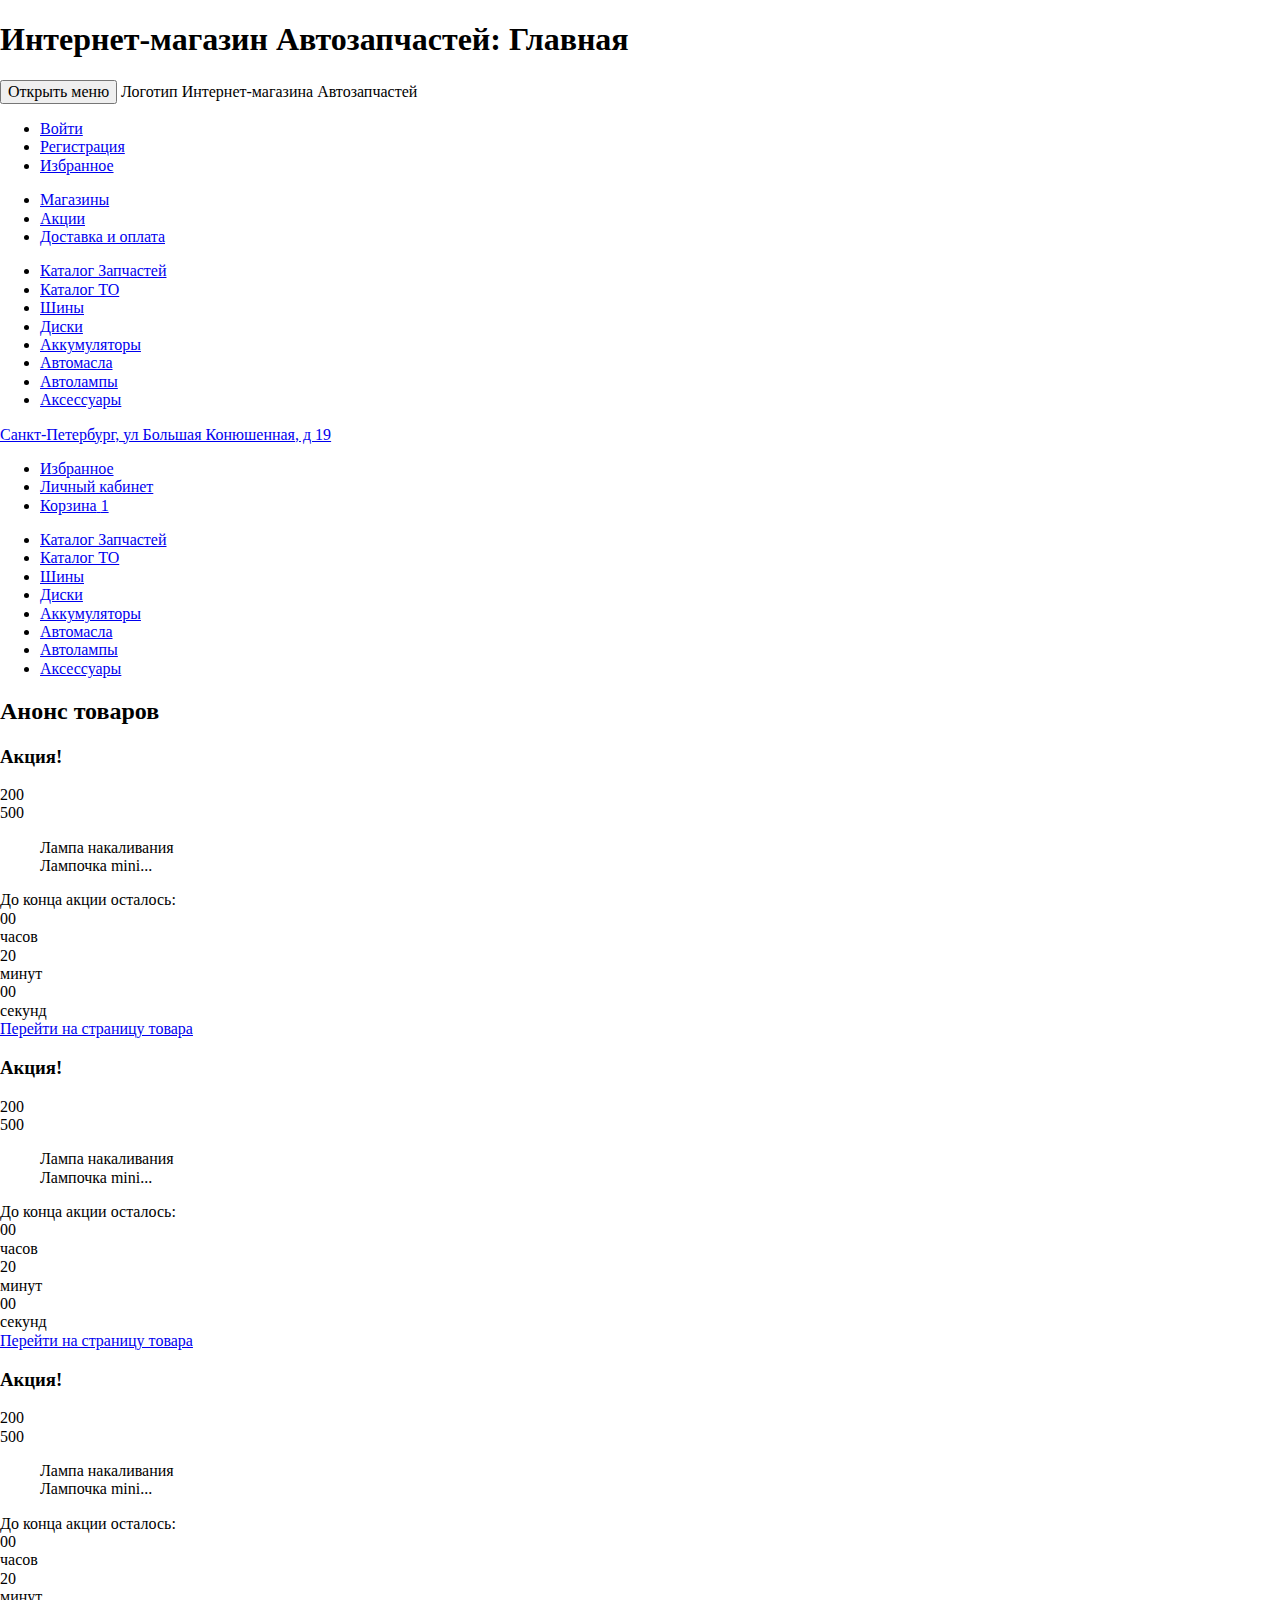
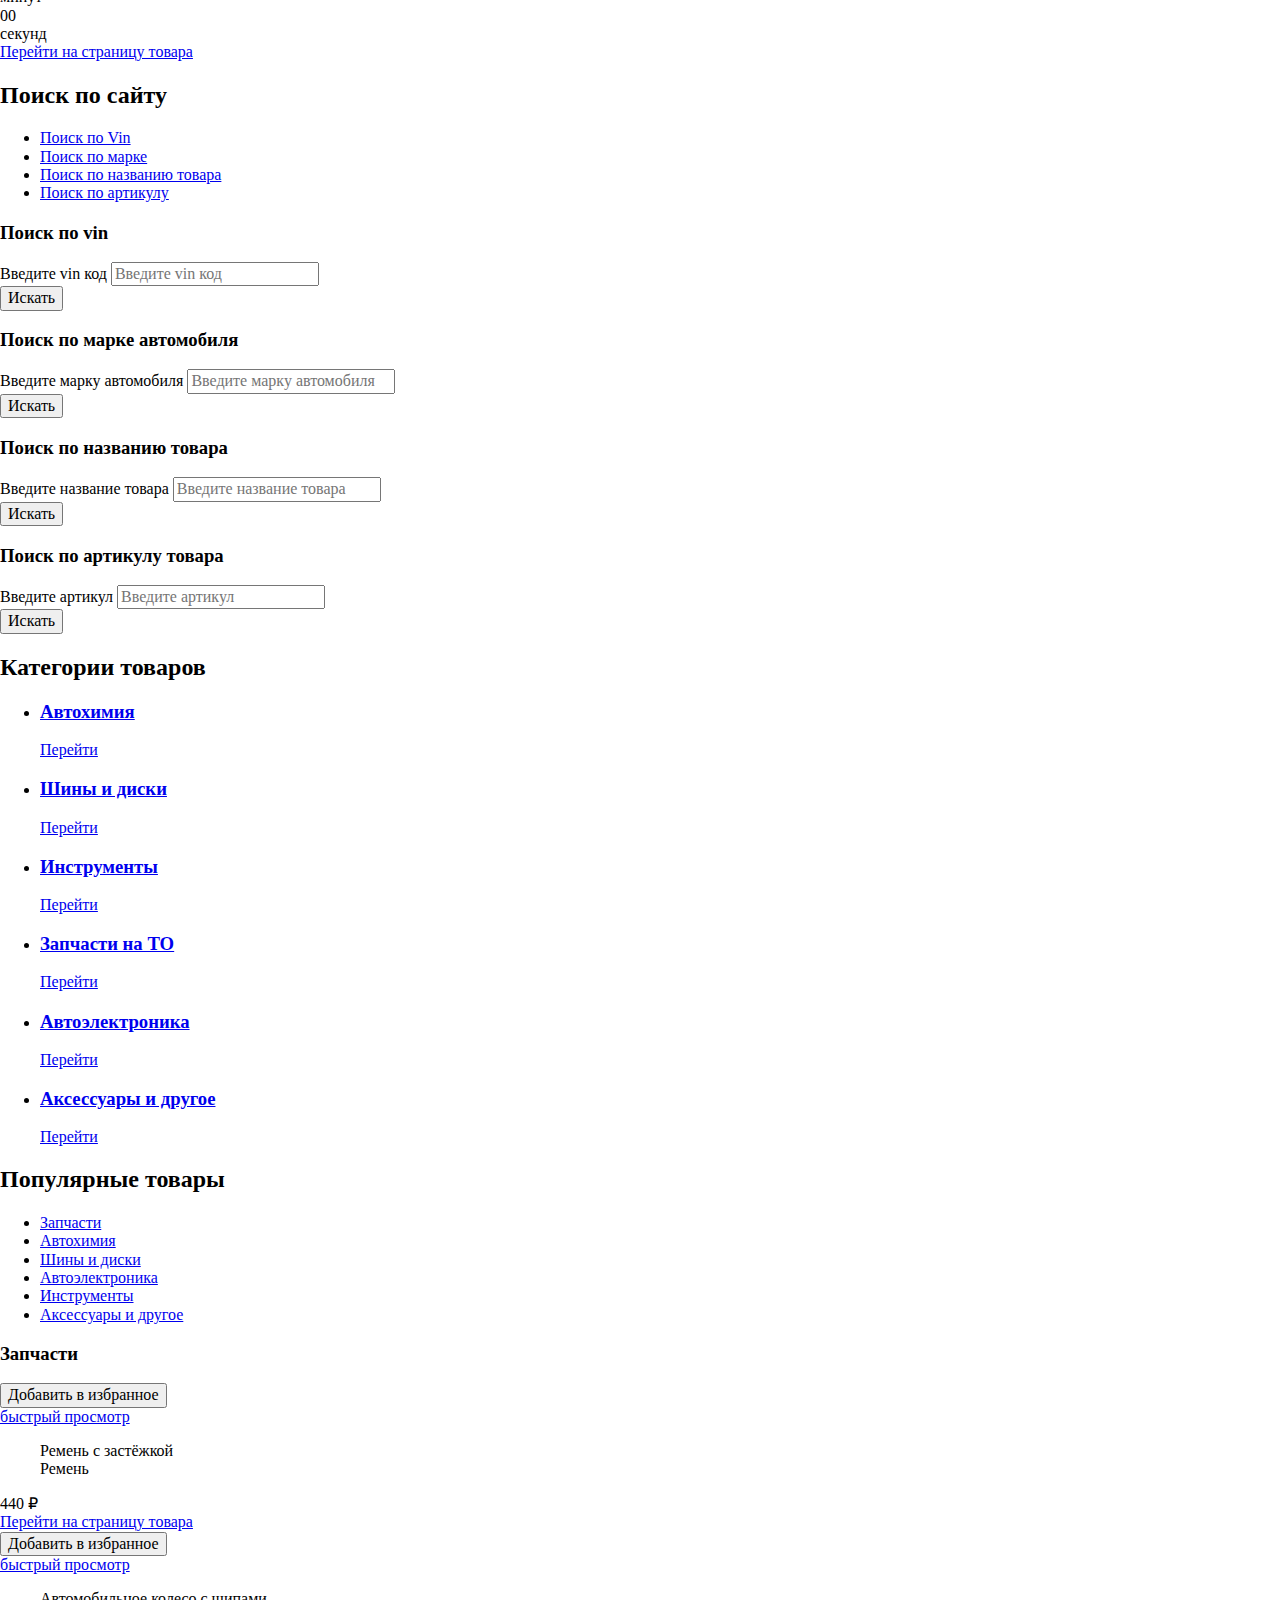
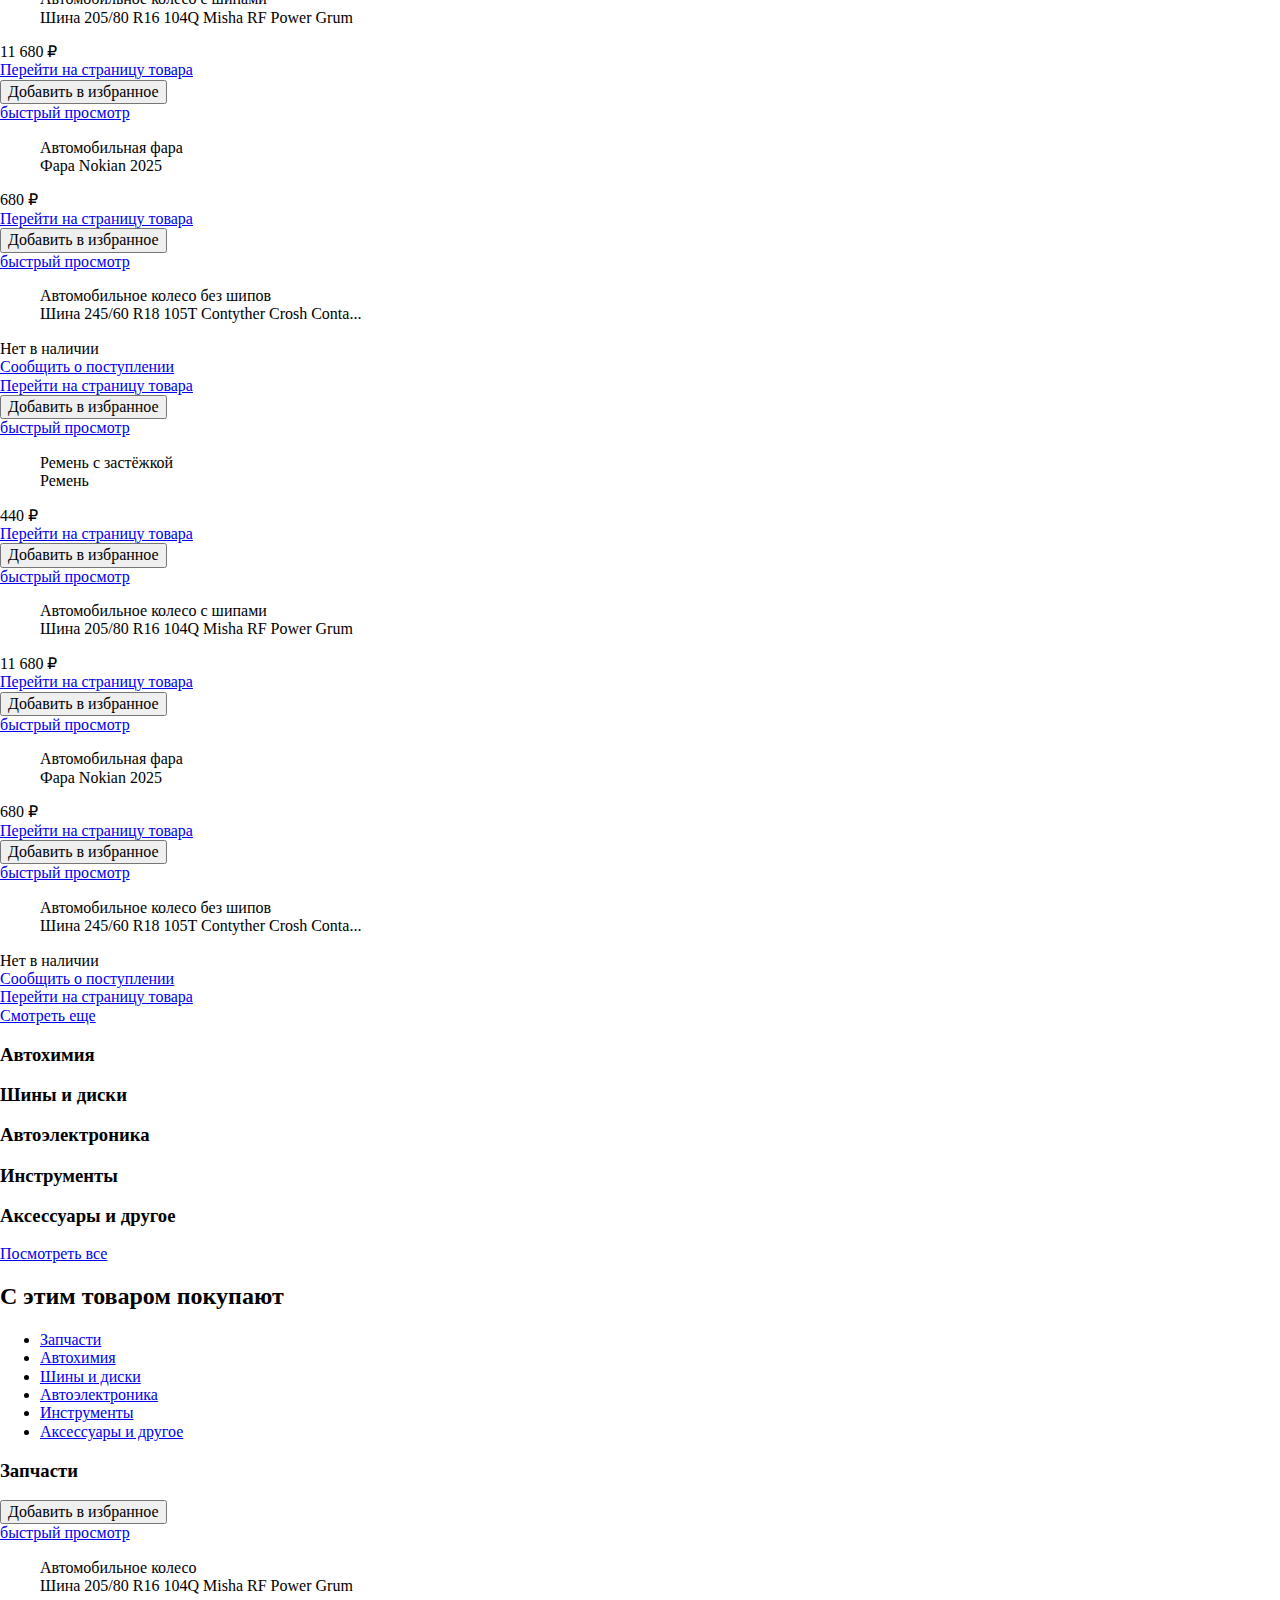
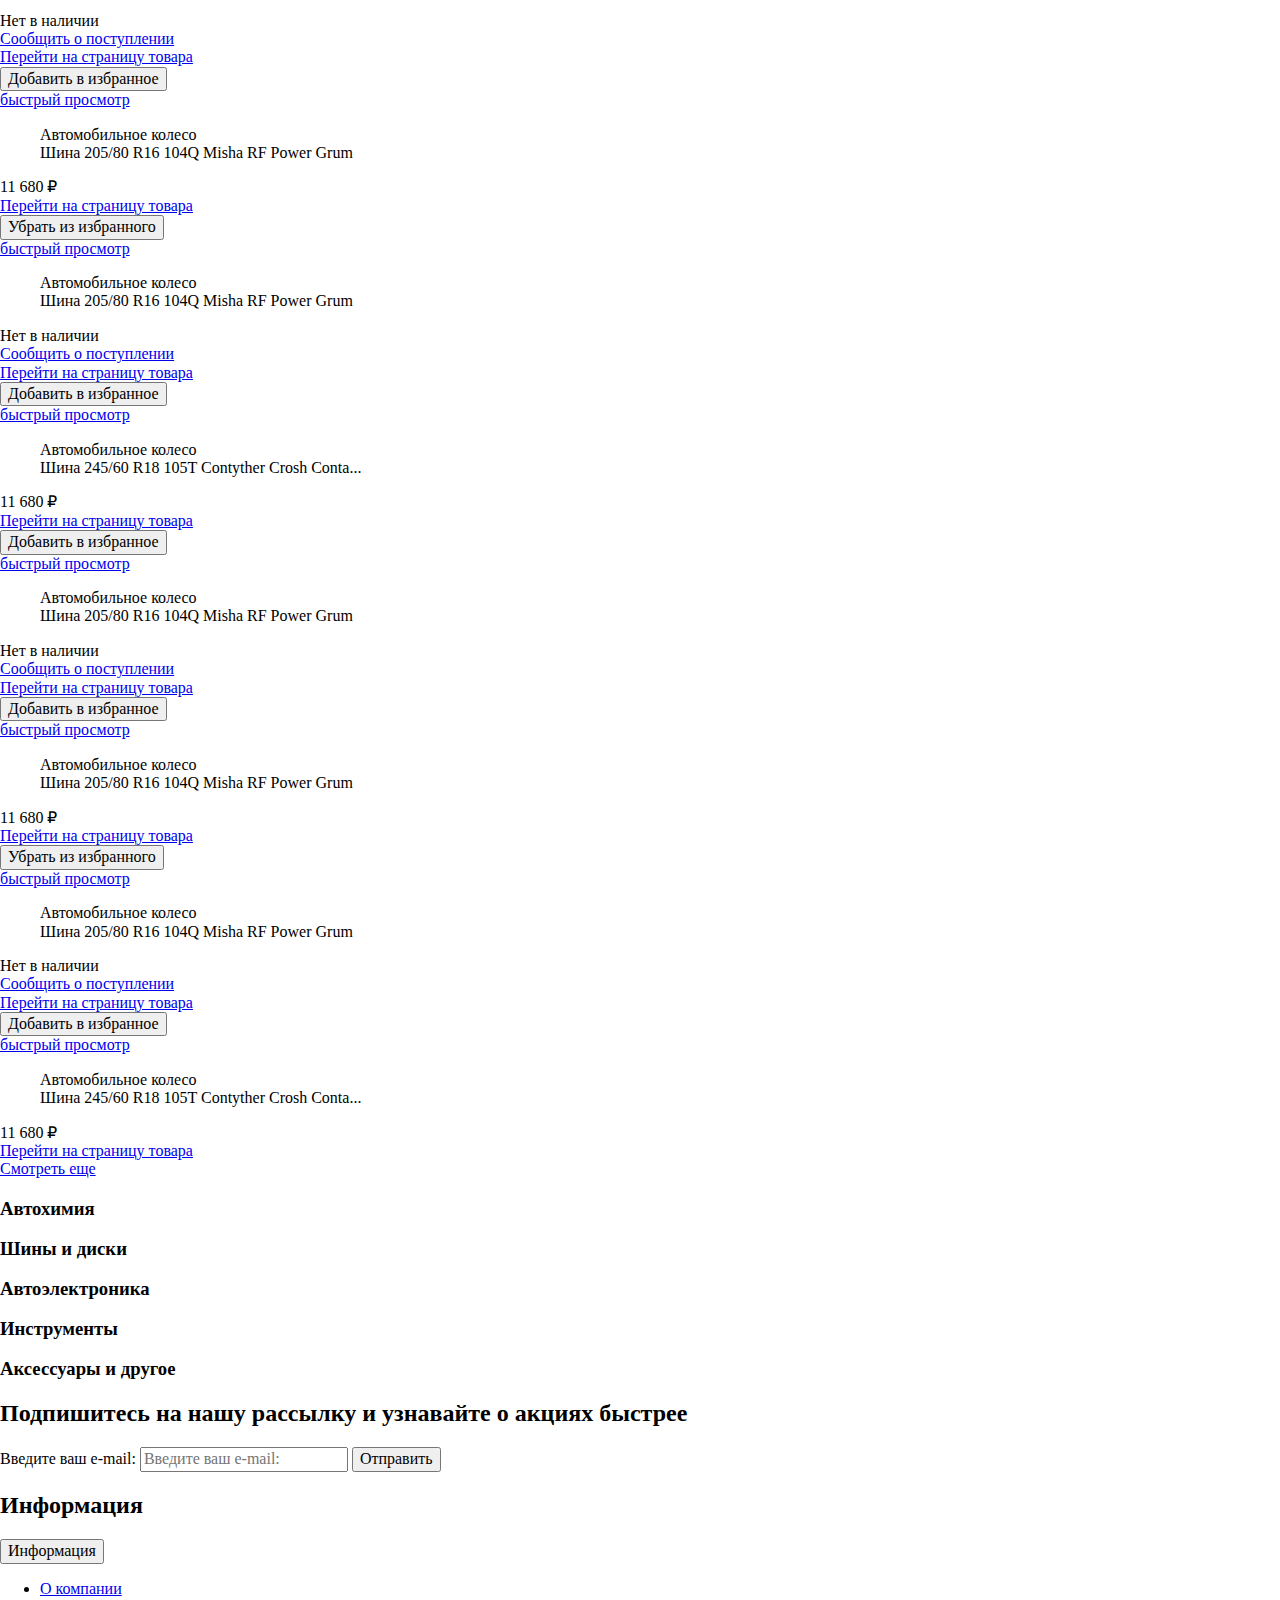
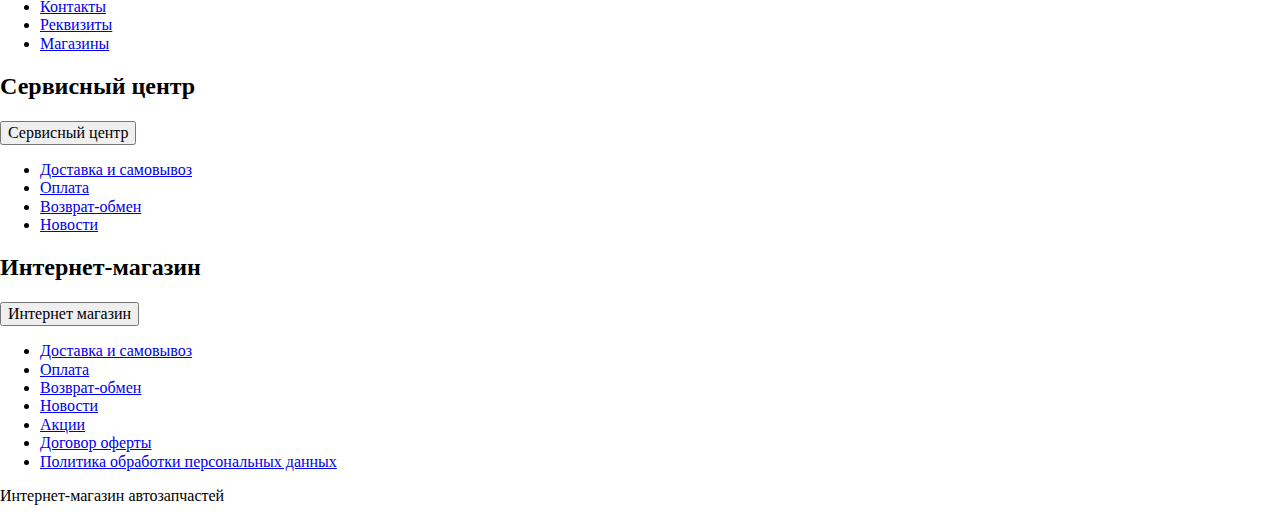
==== index.html @ 10cbb1fe "Stage-2" ====
<!DOCTYPE html>
<html lang="ru">

<head>
  <meta charset="UTF-8">
  <meta name="description" content="Интернет-магазин Автозапчестей. Главная страница">
  <meta name="viewport" content="width=device-width, initial-scale=1.0">
  <title>Интернет-магазин Автозапчастей: Главная</title>

  <link rel="stylesheet" href="css/normalize.css">
  <link rel="stylesheet" href="css/style.css">
</head>

<body class="no-js">
  <header class="page-header">
    <div class="page-header__wrap">
      <div class="page-header__top">
        <div class="page-header__container">
          <h1 class="visually-hidden">Интернет-магазин Автозапчастей: Главная</h1>
          <button class="page-header__menu-toggle" type="button">
            <span class="visually-hidden">Открыть меню</span>
            <span class="page-header__menu-toggle-bar"></span>
          </button>
          <a class="logo">
            Логотип Интернет-магазина Автозапчастей
          </a>
          <div class="menu">
            <div class="menu__wrap">
              <ul class="menu__user">
                <li class="menu__user-item">
                  <a class="menu__user-link menu__user-link--log-in" href="#">Войти</a>
                </li>
                <li class="menu__user-item">
                  <a class="menu__user-link menu__user-link--sign-up" href="#">Регистрация</a>
                </li>
                <li class="menu__user-item">
                  <a class="menu__user-link menu__user-link--favorites" href="#">Избранное</a>
                </li>
              </ul>
              <ul class="menu__main">
                <li class="menu__main-item">
                  <a class="menu__main-link menu__main-link--shops" href="#">Магазины</a>
                </li>
                <li class="menu__main-item">
                  <a class="menu__main-link menu__main-link--actions" href="#">Акции</a>
                </li>
                <li class="menu__main-item">
                  <a class="menu__main-link menu__main-link--delivery" href="#">Доставка и оплата</a>
                </li>
              </ul>
              <ul class="menu__cats">
                <li class="menu__cats-item">
                  <a class="menu__cats-link" href="#">Каталог Запчастей</a>
                </li>
                <li class="menu__cats-item">
                  <a class="menu__cats-link" href="#">Каталог ТО</a>
                </li>
                <li class="menu__cats-item">
                  <a class="menu__cats-link" href="#">Шины</a>
                </li>
                <li class="menu__cats-item">
                  <a class="menu__cats-link" href="#">Диски</a>
                </li>
                <li class="menu__cats-item">
                  <a class="menu__cats-link" href="#">Аккумуляторы</a>
                </li>
                <li class="menu__cats-item">
                  <a class="menu__cats-link" href="#">Автомасла</a>
                </li>
                <li class="menu__cats-item">
                  <a class="menu__cats-link" href="#">Автолампы</a>
                </li>
                <li class="menu__cats-item">
                  <a class="menu__cats-link" href="#">Аксессуары</a>
                </li>
              </ul>
              <a class="menu__address" href="#">Санкт-Петербург, ул Большая Конюшенная, д&nbsp;19</a>
            </div>
          </div>
          <ul class="user-nav">
            <li class="user-nav__item">
              <a class="user-nav__link user-nav__link--favorites" href="#">
                <span class="visually-hidden">Избранное</span>
              </a>
            </li>
            <li class="user-nav__item">
              <a class="user-nav__link user-nav__link--account" href="#">
                <span class="visually-hidden">Личный кабинет</span>
              </a>
            </li>
            <li class="user-nav__item">
              <a class="user-nav__link user-nav__link--cart" href="#">
                <span class="visually-hidden">Корзина</span>
                <span class="user-nav__link-content">1</span>
              </a>
            </li>
          </ul>
        </div>
      </div>
      <nav class="page-header__bottom nav">
        <div class="nav__container">
          <ul class="nav__list">
            <li class="nav__item">
              <a class="nav__link" href="#">Каталог Запчастей</a>
            </li>
            <li class="nav__item">
              <a class="nav__link" href="#">Каталог ТО</a>
            </li>
            <li class="nav__item">
              <a class="nav__link nav__link--active" href="#">Шины</a>
            </li>
            <li class="nav__item">
              <a class="nav__link" href="#">Диски</a>
            </li>
            <li class="nav__item">
              <a class="nav__link" href="#">Аккумуляторы</a>
            </li>
            <li class="nav__item">
              <a class="nav__link" href="#">Автомасла</a>
            </li>
            <li class="nav__item">
              <a class="nav__link" href="#">Автолампы</a>
            </li>
            <li class="nav__item">
              <a class="nav__link" href="#">Аксессуары</a>
            </li>
          </ul>
        </div>
      </nav>
    </div>
  </header>

  <main class="main main--main-page">
    <section class="notice">
      <h2 class="notice__header visually-hidden">Анонс товаров</h2>
      <div class="notice__container">
        <div class="notice__slider slider">
          <div class="slider__slide">
            <div class="slider__content"></div>
          </div>
          <div class="slider__slide">
            <div class="slider__content"></div>
          </div>
          <div class="slider__slide">
            <div class="slider__content"></div>
          </div>
          <div class="slider__slide">
            <div class="slider__content"></div>
          </div>
          <div class="slider__slide">
            <div class="slider__content"></div>
          </div>
          <div class="slider__slide">
            <div class="slider__content"></div>
          </div>
        </div>
        <div class="notice__action slider slider--big-dots">
          <article class="action">
            <h3 class="action__title visually-hidden">
              Акция!
            </h3>
            <div class="action__price">
              <div class="action__price-new">
                200
              </div>
              <div class="action__price-old">
                500
              </div>
            </div>
            <figure class="action__fig">
              Лампа накаливания
              <figcaption class="action__figcaption">
                Лампочка mini...
              </figcaption>
            </figure>
            <div class="action__footer">
              <div class="action__footer-caption">
                До конца акции осталось:
              </div>
              <div class="action__countdown countdown">
                <div class="countdown__dial">
                  <div class="countdown__numbers">00</div>
                  <div class="countdown__caption">часов</div>
                </div>
                <div class="countdown__dial">
                  <div class="countdown__numbers">20</div>
                  <div class="countdown__caption">минут</div>
                </div>
                <div class="countdown__dial">
                  <div class="countdown__numbers">00</div>
                  <div class="countdown__caption">секунд</div>
                </div>
              </div>
            </div>
            <a class="action__link" href="#">
              <span class="visually-hidden">
                Перейти на страницу товара
              </span>
            </a>
          </article>
          <article class="action">
            <h3 class="action__title visually-hidden">
              Акция!
            </h3>
            <div class="action__price">
              <div class="action__price-new">
                200
              </div>
              <div class="action__price-old">
                500
              </div>
            </div>
            <figure class="action__fig">
              Лампа накаливания
              <figcaption class="action__figcaption">
                Лампочка mini...
              </figcaption>
            </figure>
            <div class="action__footer">
              <div class="action__footer-caption">
                До конца акции осталось:
              </div>
              <div class="action__countdown countdown">
                <div class="countdown__dial">
                  <div class="countdown__numbers">00</div>
                  <div class="countdown__caption">часов</div>
                </div>
                <div class="countdown__dial">
                  <div class="countdown__numbers">20</div>
                  <div class="countdown__caption">минут</div>
                </div>
                <div class="countdown__dial">
                  <div class="countdown__numbers">00</div>
                  <div class="countdown__caption">секунд</div>
                </div>
              </div>
            </div>
            <a class="action__link" href="#">
              <span class="visually-hidden">
                Перейти на страницу товара
              </span>
            </a>
          </article>
          <article class="action">
            <h3 class="action__title visually-hidden">
              Акция!
            </h3>
            <div class="action__price">
              <div class="action__price-new">
                200
              </div>
              <div class="action__price-old">
                500
              </div>
            </div>
            <figure class="action__fig">
              Лампа накаливания
              <figcaption class="action__figcaption">
                Лампочка mini...
              </figcaption>
            </figure>
            <div class="action__footer">
              <div class="action__footer-caption">
                До конца акции осталось:
              </div>
              <div class="action__countdown countdown">
                <div class="countdown__dial">
                  <div class="countdown__numbers">00</div>
                  <div class="countdown__caption">часов</div>
                </div>
                <div class="countdown__dial">
                  <div class="countdown__numbers">20</div>
                  <div class="countdown__caption">минут</div>
                </div>
                <div class="countdown__dial">
                  <div class="countdown__numbers">00</div>
                  <div class="countdown__caption">секунд</div>
                </div>
              </div>
            </div>
            <a class="action__link" href="#">
              <span class="visually-hidden">
                Перейти на страницу товара
              </span>
            </a>
          </article>
        </div>
      </div>
    </section>

    <section class="search">
      <h2 class="visually-hidden">Поиск по сайту</h2>
      <div class="search__container tabs tabs--no-underline">
        <div class="tabs__list-wrap">
          <ul class="tabs__list">
            <li class="tabs__item">
              <a class="tabs__link" href="#search-vin">Поиск по Vin</a>
            </li>
            <li class="tabs__item">
              <a class="tabs__link tabs__link--active" href="#search-brand">Поиск по марке</a>
            </li>
            <li class="tabs__item">
              <a class="tabs__link" href="#search-name">Поиск по названию товара</a>
            </li>
            <li class="tabs__item">
              <a class="tabs__link" href="#search-article">Поиск по артикулу</a>
            </li>
          </ul>
        </div>

        <section class="tabs__panel" id="search-vin">
          <h3 class="visually-hidden">Поиск по vin</h3>
          <form method="POST" action="#">
            <div class="search__fields">
              <div class="search-input">
                <label class="visually-hidden" for="search-vin-input">Введите vin код</label>
                <input type="search" placeholder="Введите vin код" id="search-vin-input" name="search-input"
                  required="">
              </div>
              <button class="button" type="submit">
                <span class="search__vh-mobile">Искать</span>
              </button>
            </div>
          </form>
        </section>

        <section class="tabs__panel tabs__panel--active" id="search-brand">
          <h3 class="visually-hidden">Поиск по марке автомобиля</h3>
          <form method="POST" action="#">
            <div class="search__fields">
              <div class="search-input">
                <label class="visually-hidden" for="search-brand-input">Введите марку автомобиля</label>
                <input type="search" placeholder="Введите марку автомобиля" id="search-brand-input" name="search-input"
                  required="">
              </div>
              <button class="button" type="submit">
                <span class="search__vh-mobile">Искать</span>
              </button>
            </div>
          </form>
        </section>

        <section class="tabs__panel" id="search-name">
          <h3 class="visually-hidden">Поиск по названию товара</h3>
          <form method="POST" action="#">
            <div class="search__fields">
              <div class="search-input">
                <label class="visually-hidden" for="search-name-input">Введите название товара</label>
                <input type="search" placeholder="Введите название товара" id="search-name-input" name="search-input"
                  required="">
              </div>
              <button class="button" type="submit">
                <span class="search__vh-mobile">Искать</span>
              </button>
            </div>
          </form>
        </section>

        <section class="tabs__panel" id="search-article">
          <h3 class="visually-hidden">Поиск по артикулу товара</h3>
          <form method="POST" action="#">
            <div class="search__fields">
              <div class="search-input">
                <label class="visually-hidden" for="search-article-input">Введите артикул</label>
                <input type="search" placeholder="Введите артикул" id="search-article-input" name="search-input"
                  required="">
              </div>
              <button class="button" type="submit">
                <span class="search__vh-mobile">Искать</span>
              </button>
            </div>
          </form>
        </section>
      </div>
    </section>

    <section class="categories">
      <div class="categories__container">
        <h2 class="visually-hidden">Категории товаров</h2>
        <ul class="categories__list">
          <li class="categories__item">
            <a class=" categories__wrap-link" href="#">
              <h3 class="categories__title">Автохимия</h3>
              <div class="categories__icon categories__icon--autochemicals" aria-hidden="true"></div>
              <span class="categories__link">Перейти</span>
            </a>
          </li>
          <li class="categories__item">
            <a class="categories__wrap-link" href="#">
              <h3 class="categories__title">Шины и диски</h3>
              <div class="categories__icon categories__icon--tires" aria-hidden="true"></div>
              <span class="categories__link">Перейти</span>
            </a>
          </li>
          <li class="categories__item">
            <a class="categories__wrap-link" href="#">
              <h3 class="categories__title">Инструменты</h3>
              <div class="categories__icon categories__icon--tools" aria-hidden="true"></div>
              <span class="categories__link">Перейти</span>
            </a>
          </li>
          <li class="categories__item">
            <a class="categories__wrap-link" href="#">
              <h3 class="categories__title">Запчасти на ТО</h3>
              <div class="categories__icon categories__icon--spares" aria-hidden="true"></div>
              <span class="categories__link">Перейти</span>
            </a>
          </li>
          <li class="categories__item">
            <a class="categories__wrap-link" href="#">
              <h3 class="categories__title">Автоэлектроника</h3>
              <div class="categories__icon categories__icon--autoelectronic" aria-hidden="true"></div>
              <span class="categories__link">Перейти</span>
            </a>
          </li>
          <li class="categories__item">
            <a class="categories__wrap-link" href="#">
              <h3 class="categories__title">Аксессуары и другое</h3>
              <div class="categories__icon categories__icon--accessories" aria-hidden="true"></div>
              <span class="categories__link">Перейти</span>
            </a>
          </li>
        </ul>
      </div>
    </section>

    <section class="wares wares--popular">
      <div class="wares__container tabs">
        <h2 class="wares__title">
          Популярные товары
        </h2>
        <div class="tabs__list-wrap">
          <ul class="tabs__list">
            <li class="tabs__item">
              <a class="tabs__link tabs__link--active" href="#wares-spares">Запчасти</a>
            </li>
            <li class="tabs__item">
              <a class="tabs__link" href="#wares-autochemicals">Автохимия</a>
            </li>
            <li class="tabs__item">
              <a class="tabs__link" href="#wares-tires">Шины и диски</a>
            </li>
            <li class="tabs__item">
              <a class="tabs__link" href="#wares-autoelectronics">Автоэлектроника</a>
            </li>
            <li class="tabs__item">
              <a class="tabs__link" href="#wares-tools">Инструменты</a>
            </li>
            <li class="tabs__item">
              <a class="tabs__link" href="#wares-accessories">Аксессуары и другое</a>
            </li>
          </ul>
        </div>

        <section class="tabs__panel tabs__panel--active" id="wares-spares">
          <h3 class="visually-hidden">Запчасти</h3>
          <div class="wares__list slider slider--big-dots">
            <div class="wares__item">
              <div class="wares__attributes">
                <button class="favorite" title="Добавить в избранное" type="button">
                  <span class="visually-hidden">
                    Добавить в избранное
                  </span>
                </button>
              </div>
              <a class="wares__overlay" href="#">
                быстрый просмотр
              </a>
              <figure class="wares__fig">
                Ремень с застёжкой
                <figcaption class="wares__figcaption">Ремень</figcaption>
              </figure>
              <div class="wares__presence" aria-hidden="true"></div>
              <div class="wares__price">440 ₽</div>
              <a class="wares__link" href="#">
                <span class="visually-hidden">
                  Перейти на страницу товара
                </span>
              </a>
            </div>

            <div class="wares__item wares__item--sale">
              <div class="wares__attributes">
                <button class="favorite" title="Добавить в избранное" type="button">
                  <span class="visually-hidden">
                    Добавить в избранное
                  </span>
                </button>
                <span class="wares__winter" aria-hidden="true"></span>
              </div>
              <a class="wares__overlay" href="#">
                быстрый просмотр
              </a>
              <figure class="wares__fig">
                Автомобильное колесо с шипами
                <figcaption class="wares__figcaption">Шина 205/80 R16 104Q Misha RF Power Grum</figcaption>
              </figure>
              <div class="wares__presence" aria-hidden="true"></div>
              <div class="wares__price">11 680 ₽</div>
              <a class="wares__link" href="#">
                <span class="visually-hidden">
                  Перейти на страницу товара
                </span>
              </a>
            </div>

            <div class="wares__item">
              <div class="wares__attributes">
                <button class="favorite" title="Добавить в избранное" type="button">
                  <span class="visually-hidden">
                    Добавить в избранное
                  </span>
                </button>
              </div>
              <a class="wares__overlay" href="#">
                быстрый просмотр
              </a>
              <figure class="wares__fig">
                Автомобильная фара
                <figcaption class="wares__figcaption">Фара Nokian 2025</figcaption>
              </figure>
              <div class="wares__presence" aria-hidden="true"></div>
              <div class="wares__price">680 ₽</div>
              <a class="wares__link" href="#">
                <span class="visually-hidden">
                  Перейти на страницу товара
                </span>
              </a>
            </div>

            <div class="wares__item wares__item--sale">
              <div class="wares__attributes">
                <button class="favorite" title="Добавить в избранное" type="button">
                  <span class="visually-hidden">
                    Добавить в избранное
                  </span>
                </button>
                <span class="wares__summer" aria-hidden="true"></span>
              </div>
              <a class="wares__overlay" href="#">
                быстрый просмотр
              </a>
              <figure class="wares__fig">
                Автомобильное колесо без шипов
                <figcaption class="wares__figcaption">Шина 245/60 R18 105T Contyther Crosh Conta...</figcaption>
              </figure>
              <div class="wares__presence wares__presence--none">
                <div class="wares__presence-text">Нет в наличии</div>
                <a class="wares__presence-link" href="#">Сообщить о поступлении</a>
              </div>
              <a class="wares__link" href="#">
                <span class="visually-hidden">
                  Перейти на страницу товара
                </span>
              </a>
            </div>

            <div class="wares__item">
              <div class="wares__attributes">
                <button class="favorite" title="Добавить в избранное" type="button">
                  <span class="visually-hidden">
                    Добавить в избранное
                  </span>
                </button>
              </div>
              <a class="wares__overlay" href="#">
                быстрый просмотр
              </a>
              <figure class="wares__fig">
                Ремень с застёжкой
                <figcaption class="wares__figcaption">Ремень</figcaption>
              </figure>
              <div class="wares__presence" aria-hidden="true"></div>
              <div class="wares__price">440 ₽</div>
              <a class="wares__link" href="#">
                <span class="visually-hidden">
                  Перейти на страницу товара
                </span>
              </a>
            </div>

            <div class="wares__item wares__item--sale">
              <div class="wares__attributes">
                <button class="favorite" title="Добавить в избранное" type="button">
                  <span class="visually-hidden">
                    Добавить в избранное
                  </span>
                </button>
                <span class="wares__winter" aria-hidden="true"></span>
              </div>
              <a class="wares__overlay" href="#">
                быстрый просмотр
              </a>
              <figure class="wares__fig">
                Автомобильное колесо с шипами
                <figcaption class="wares__figcaption">Шина 205/80 R16 104Q Misha RF Power Grum</figcaption>
              </figure>
              <div class="wares__presence" aria-hidden="true"></div>
              <div class="wares__price">11 680 ₽</div>
              <a class="wares__link" href="#">
                <span class="visually-hidden">
                  Перейти на страницу товара
                </span>
              </a>
            </div>

            <div class="wares__item">
              <div class="wares__attributes">
                <button class="favorite" title="Добавить в избранное" type="button">
                  <span class="visually-hidden">
                    Добавить в избранное
                  </span>
                </button>
              </div>
              <a class="wares__overlay" href="#">
                быстрый просмотр
              </a>
              <figure class="wares__fig">
                Автомобильная фара
                <figcaption class="wares__figcaption">Фара Nokian 2025</figcaption>
              </figure>
              <div class="wares__presence" aria-hidden="true"></div>
              <div class="wares__price">680 ₽</div>
              <a class="wares__link" href="#">
                <span class="visually-hidden">
                  Перейти на страницу товара
                </span>
              </a>
            </div>

            <div class="wares__item wares__item--sale">
              <div class="wares__attributes">
                <button class="favorite" title="Добавить в избранное" type="button">
                  <span class="visually-hidden">
                    Добавить в избранное
                  </span>
                </button>
                <span class="wares__summer" aria-hidden="true"></span>
              </div>
              <a class="wares__overlay" href="#">
                быстрый просмотр
              </a>
              <figure class="wares__fig">
                Автомобильное колесо без шипов
                <figcaption class="wares__figcaption">Шина 245/60 R18 105T Contyther Crosh Conta...</figcaption>
              </figure>
              <div class="wares__presence wares__presence--none">
                <div class="wares__presence-text">Нет в наличии</div>
                <a class="wares__presence-link" href="#">Сообщить о поступлении</a>
              </div>
              <a class="wares__link" href="#">
                <span class="visually-hidden">
                  Перейти на страницу товара
                </span>
              </a>
            </div>
          </div>
          <div class="wares__footer">
            <a class="wares__link-more" href="#">Смотреть еще</a>
          </div>
        </section>

        <section class="tabs__panel" id="wares-autochemicals">
          <h3 class="visually-hidden">Автохимия</h3>

        </section>

        <section class="tabs__panel" id="wares-tires">
          <h3 class="visually-hidden">Шины и диски</h3>

        </section>

        <section class="tabs__panel" id="wares-autoelectronics">
          <h3 class="visually-hidden">Автоэлектроника</h3>

        </section>

        <section class="tabs__panel" id="wares-tools">
          <h3 class="visually-hidden">Инструменты</h3>

        </section>

        <section class="tabs__panel" id="wares-accessories">
          <h3 class="visually-hidden">Аксессуары и другое</h3>

        </section>

      </div>
    </section>

    <div class="banner">
      <div class="banner__container">
        <a class="banner__element" href="#">
          <span class="visually-hidden">Посмотреть все</span>
        </a>
      </div>
    </div>

    <section class="wares wares--suggestion">
      <div class="wares__container tabs">
        <h2 class="wares__title">
          С этим <span class="wares__not-mobile">товаром</span> покупают
        </h2>
        <div class="tabs__list-wrap">
          <ul class="tabs__list">
            <li class="tabs__item">
              <a class="tabs__link tabs__link--active" href="#wares-sug-spares">Запчасти</a>
            </li>
            <li class="tabs__item">
              <a class="tabs__link" href="#wares-sug-autochemicals">Автохимия</a>
            </li>
            <li class="tabs__item">
              <a class="tabs__link" href="#wares-sug-tires">Шины и диски</a>
            </li>
            <li class="tabs__item">
              <a class="tabs__link" href="#wares-sug-autoelectronics">Автоэлектроника</a>
            </li>
            <li class="tabs__item">
              <a class="tabs__link" href="#wares-sug-tools">Инструменты</a>
            </li>
            <li class="tabs__item">
              <a class="tabs__link" href="#wares-sug-accessories">Аксессуары и другое</a>
            </li>
          </ul>
        </div>

        <section class="tabs__panel tabs__panel--active" id="wares-sug-spares">
          <h3 class="visually-hidden">Запчасти</h3>
          <div class="wares__list slider slider--big-dots">
            <div class="wares__item wares__item--sale">
              <div class="wares__attributes">
                <button class="favorite" title="Добавить в избранное" type="button">
                  <span class="visually-hidden">
                    Добавить в избранное
                  </span>
                </button>
                <span class="wares__summer" aria-hidden="true"></span>
              </div>
              <a class="wares__overlay" href="#">
                быстрый просмотр
              </a>
              <figure class="wares__fig">
                Автомобильное колесо
                <figcaption class="wares__figcaption">Шина 205/80 R16 104Q Misha RF Power Grum</figcaption>
              </figure>
              <div class="wares__presence wares__presence--none">
                <div class="wares__presence-text">Нет в наличии</div>
                <a class="wares__presence-link" href="#">Сообщить о поступлении</a>
              </div>
              <a class="wares__link" href="#">
                <span class="visually-hidden">
                  Перейти на страницу товара
                </span>
              </a>
            </div>

            <div class="wares__item">
              <div class="wares__attributes">
                <button class="favorite" title="Добавить в избранное" type="button">
                  <span class="visually-hidden">
                    Добавить в избранное
                  </span>
                </button>
                <span class="wares__winter" aria-hidden="true"></span>
              </div>
              <a class="wares__overlay" href="#">
                быстрый просмотр
              </a>
              <figure class="wares__fig">
                Автомобильное колесо
                <figcaption class="wares__figcaption">Шина 205/80 R16 104Q Misha RF Power Grum</figcaption>
              </figure>
              <div class="wares__presence" aria-hidden="true"></div>
              <div class="wares__price">11 680 ₽</div>
              <a class="wares__link" href="#">
                <span class="visually-hidden">
                  Перейти на страницу товара
                </span>
              </a>
            </div>

            <div class="wares__item wares__item--sale">
              <div class="wares__attributes">
                <button class="favorite favorite--active" title="Убрать из избранного" type="button">
                  <span class="visually-hidden">
                    Убрать из избранного
                  </span>
                </button>
                <span class="wares__summer" aria-hidden="true"></span>
              </div>
              <a class="wares__overlay" href="#">
                быстрый просмотр
              </a>
              <figure class="wares__fig">
                Автомобильное колесо
                <figcaption class="wares__figcaption">Шина 205/80 R16 104Q Misha RF Power Grum</figcaption>
              </figure>
              <div class="wares__presence wares__presence--none">
                <div class="wares__presence-text">Нет в наличии</div>
                <a class="wares__presence-link" href="#">Сообщить о поступлении</a>
              </div>
              <a class="wares__link" href="#">
                <span class="visually-hidden">
                  Перейти на страницу товара
                </span>
              </a>
            </div>

            <div class="wares__item">
              <div class="wares__attributes">
                <button class="favorite" title="Добавить в избранное" type="button">
                  <span class="visually-hidden">
                    Добавить в избранное
                  </span>
                </button>
                <span class="wares__summer" aria-hidden="true"></span>
              </div>
              <a class="wares__overlay" href="#">
                быстрый просмотр
              </a>
              <figure class="wares__fig">
                Автомобильное колесо
                <figcaption class="wares__figcaption">Шина 245/60 R18 105T Contyther Crosh Conta...</figcaption>
              </figure>
              <div class="wares__presence" aria-hidden="true"></div>
              <div class="wares__price">11 680 ₽</div>
              <a class="wares__link" href="#">
                <span class="visually-hidden">
                  Перейти на страницу товара
                </span>
              </a>
            </div>

            <div class="wares__item wares__item--sale">
              <div class="wares__attributes">
                <button class="favorite" title="Добавить в избранное" type="button">
                  <span class="visually-hidden">
                    Добавить в избранное
                  </span>
                </button>
                <span class="wares__summer" aria-hidden="true"></span>
              </div>
              <a class="wares__overlay" href="#">
                быстрый просмотр
              </a>
              <figure class="wares__fig">
                Автомобильное колесо
                <figcaption class="wares__figcaption">Шина 205/80 R16 104Q Misha RF Power Grum</figcaption>
              </figure>
              <div class="wares__presence wares__presence--none">
                <div class="wares__presence-text">Нет в наличии</div>
                <a class="wares__presence-link" href="#">Сообщить о поступлении</a>
              </div>
              <a class="wares__link" href="#">
                <span class="visually-hidden">
                  Перейти на страницу товара
                </span>
              </a>
            </div>

            <div class="wares__item">
              <div class="wares__attributes">
                <button class="favorite" title="Добавить в избранное" type="button">
                  <span class="visually-hidden">
                    Добавить в избранное
                  </span>
                </button>
                <span class="wares__winter" aria-hidden="true"></span>
              </div>
              <a class="wares__overlay" href="#">
                быстрый просмотр
              </a>
              <figure class="wares__fig">
                Автомобильное колесо
                <figcaption class="wares__figcaption">Шина 205/80 R16 104Q Misha RF Power Grum</figcaption>
              </figure>
              <div class="wares__presence" aria-hidden="true"></div>
              <div class="wares__price">11 680 ₽</div>
              <a class="wares__link" href="#">
                <span class="visually-hidden">
                  Перейти на страницу товара
                </span>
              </a>
            </div>

            <div class="wares__item wares__item--sale">
              <div class="wares__attributes">
                <button class="favorite favorite--active" title="Убрать из избранного" type="button">
                  <span class="visually-hidden">
                    Убрать из избранного
                  </span>
                </button>
                <span class="wares__summer" aria-hidden="true"></span>
              </div>
              <a class="wares__overlay" href="#">
                быстрый просмотр
              </a>
              <figure class="wares__fig">
                Автомобильное колесо
                <figcaption class="wares__figcaption">Шина 205/80 R16 104Q Misha RF Power Grum</figcaption>
              </figure>
              <div class="wares__presence wares__presence--none">
                <div class="wares__presence-text">Нет в наличии</div>
                <a class="wares__presence-link" href="#">Сообщить о поступлении</a>
              </div>
              <a class="wares__link" href="#">
                <span class="visually-hidden">
                  Перейти на страницу товара
                </span>
              </a>
            </div>

            <div class="wares__item">
              <div class="wares__attributes">
                <button class="favorite" title="Добавить в избранное" type="button">
                  <span class="visually-hidden">
                    Добавить в избранное
                  </span>
                </button>
                <span class="wares__summer" aria-hidden="true"></span>
              </div>
              <a class="wares__overlay" href="#">
                быстрый просмотр
              </a>
              <figure class="wares__fig">
                Автомобильное колесо
                <figcaption class="wares__figcaption">Шина 245/60 R18 105T Contyther Crosh Conta...</figcaption>
              </figure>
              <div class="wares__presence" aria-hidden="true"></div>
              <div class="wares__price">11 680 ₽</div>
              <a class="wares__link" href="#">
                <span class="visually-hidden">
                  Перейти на страницу товара
                </span>
              </a>
            </div>
          </div>
          <div class="wares__footer">
            <a class="wares__link-more" href="#">Смотреть еще</a>
          </div>
        </section>

        <section class="tabs__panel" id="wares-sug-autochemicals">
          <h3 class="visually-hidden">Автохимия</h3>
        </section>

        <section class="tabs__panel" id="wares-sug-tires">
          <h3 class="visually-hidden">Шины и диски</h3>
        </section>

        <section class="tabs__panel" id="wares-sug-autoelectronics">
          <h3 class="visually-hidden">Автоэлектроника</h3>
        </section>

        <section class="tabs__panel" id="wares-sug-tools">
          <h3 class="visually-hidden">Инструменты</h3>
        </section>

        <section class="tabs__panel" id="wares-sug-accessories">
          <h3 class="visually-hidden">Аксессуары и другое</h3>
        </section>

      </div>
    </section>
  </main>

  <footer class="page-footer">
    <div class="page-footer__wrapper">
      <div class="page-footer__container">

        <div class="page-footer__form">
          <h2>Подпишитесь на нашу рассылку и узнавайте о акциях быстрее</h2>
          <form action="#" method="get">
            <div class="page-footer__form-row">
              <label class="visually-hidden" for="email">Введите ваш e-mail:</label>
              <input type="email" name="email" id="email" placeholder="Введите ваш e-mail:" required="">
              <button type="submit" name="button">Отправить</button>
            </div>
          </form>
        </div>
        <div class="page-footer__sections">
          <div class="page-footer__info">
            <div class="page-footer__accordeon-container">
              <h2>Информация</h2>
              <button type="button" name="button">
                <span class="visually-hidden">Информация</span>
              </button>
            </div>
            <ul>
              <li>
                <a href="#">О компании</a>
              </li>
              <li>
                <a href="#">Контакты</a>
              </li>
              <li>
                <a href="#">Реквизиты</a>
              </li>
              <li>
                <a href="#">Магазины</a>
              </li>
            </ul>
          </div>

          <div class="page-footer__service">
            <div class="page-footer__accordeon-container">
              <h2>Сервисный центр</h2>
              <button type="button" name="button">
                <span class="visually-hidden">
                  Сервисный центр
                </span>
              </button>
            </div>
            <ul>
              <li>
                <a href="#">Доставка и самовывоз</a>
              </li>
              <li>
                <a href="#">Оплата</a>
              </li>
              <li>
                <a href="#">Возврат-обмен</a>
              </li>
              <li>
                <a href="#">Новости</a>
              </li>
            </ul>
          </div>

          <div class="page-footer__store">
            <div class="page-footer__accordeon-container">
              <h2>Интернет-магазин</h2>
              <button type="button" name="button">
                <span class="visually-hidden">
                  Интернет магазин
                </span>
              </button>
            </div>
            <ul>
              <li>
                <a href="#">Доставка и самовывоз</a>
              </li>
              <li>
                <a href="#">Оплата</a>
              </li>
              <li>
                <a href="#">Возврат-обмен</a>
              </li>
              <li>
                <a href="#">Новости</a>
              </li>
              <li>
                <a href="#">Акции</a>
              </li>
              <li>
                <a href="#">Договор оферты</a>
              </li>
              <li>
                <a href="#">Политика обработки
                  персональных данных</a>
              </li>
            </ul>
          </div>
        </div>
      </div>
      <p class="page-footer__title">Интернет-магазин автозапчастей</p>

    </div>
  </footer>

</body>

</html>
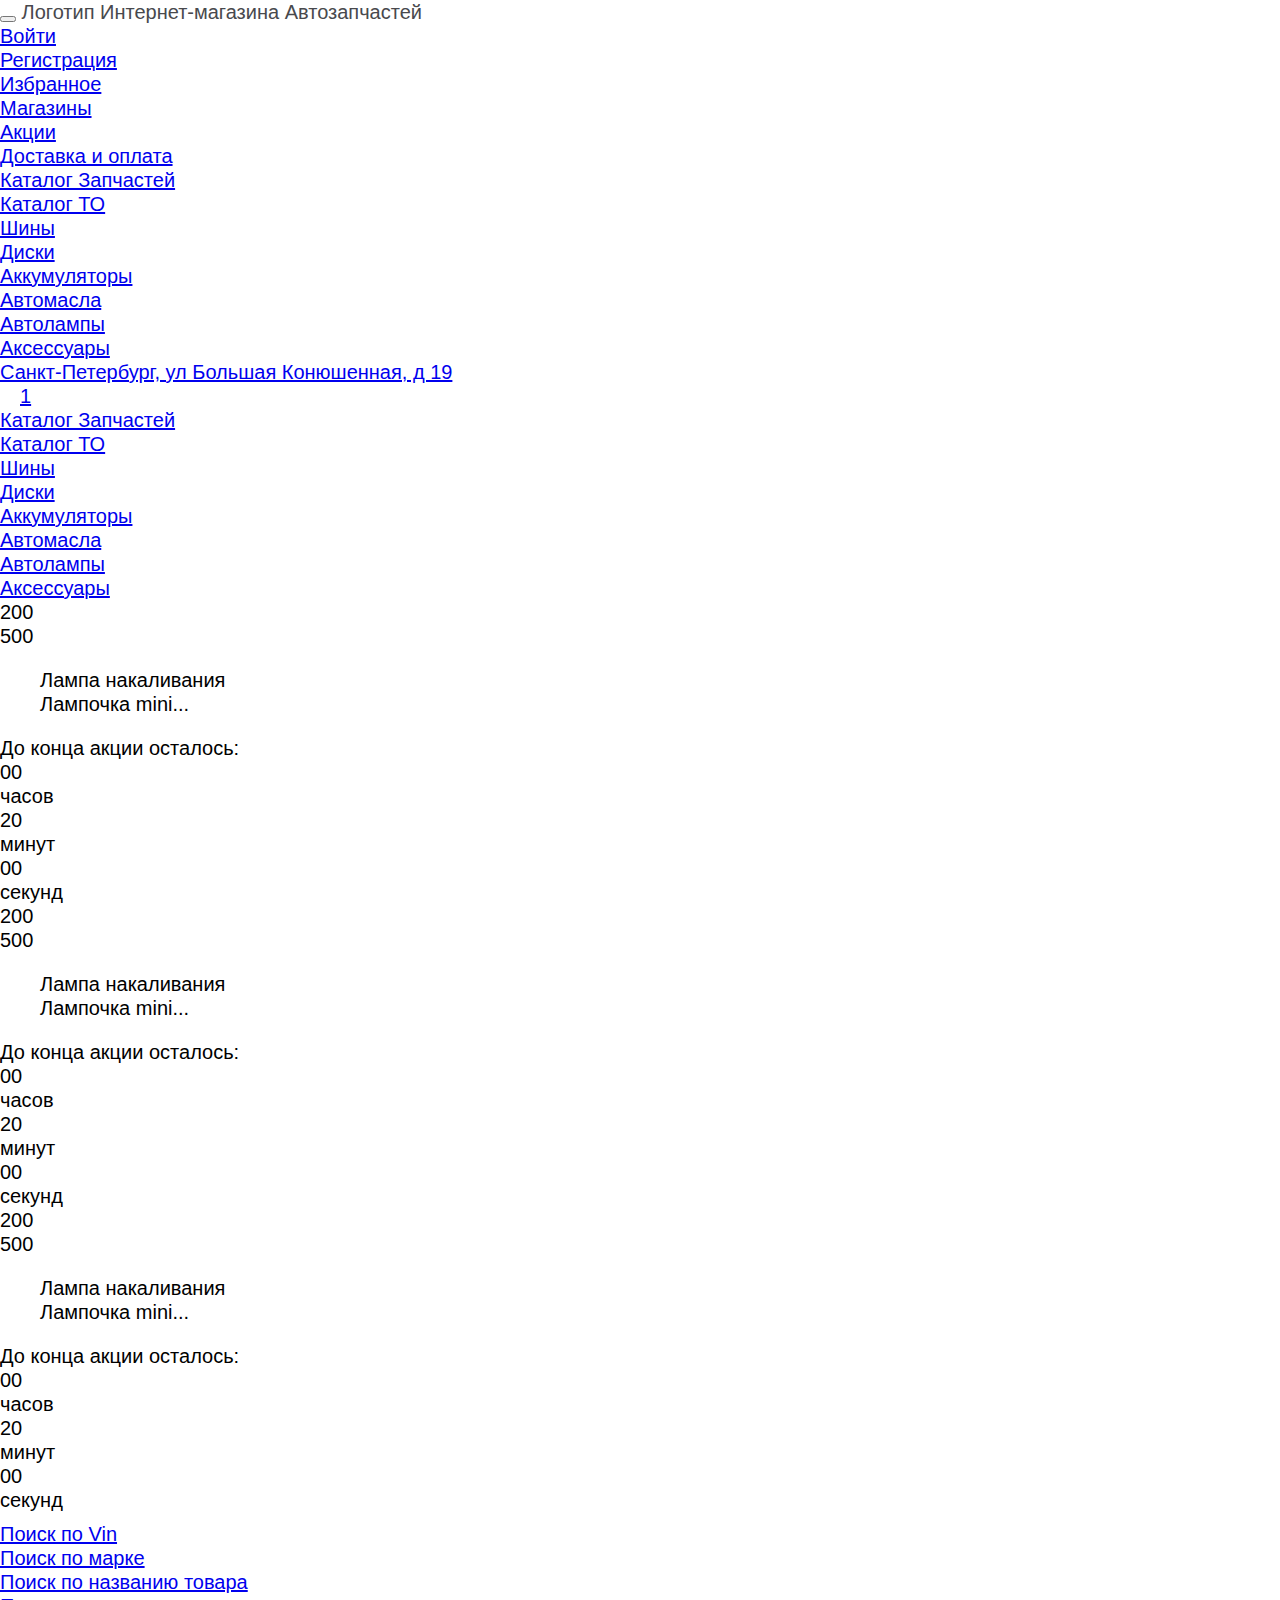
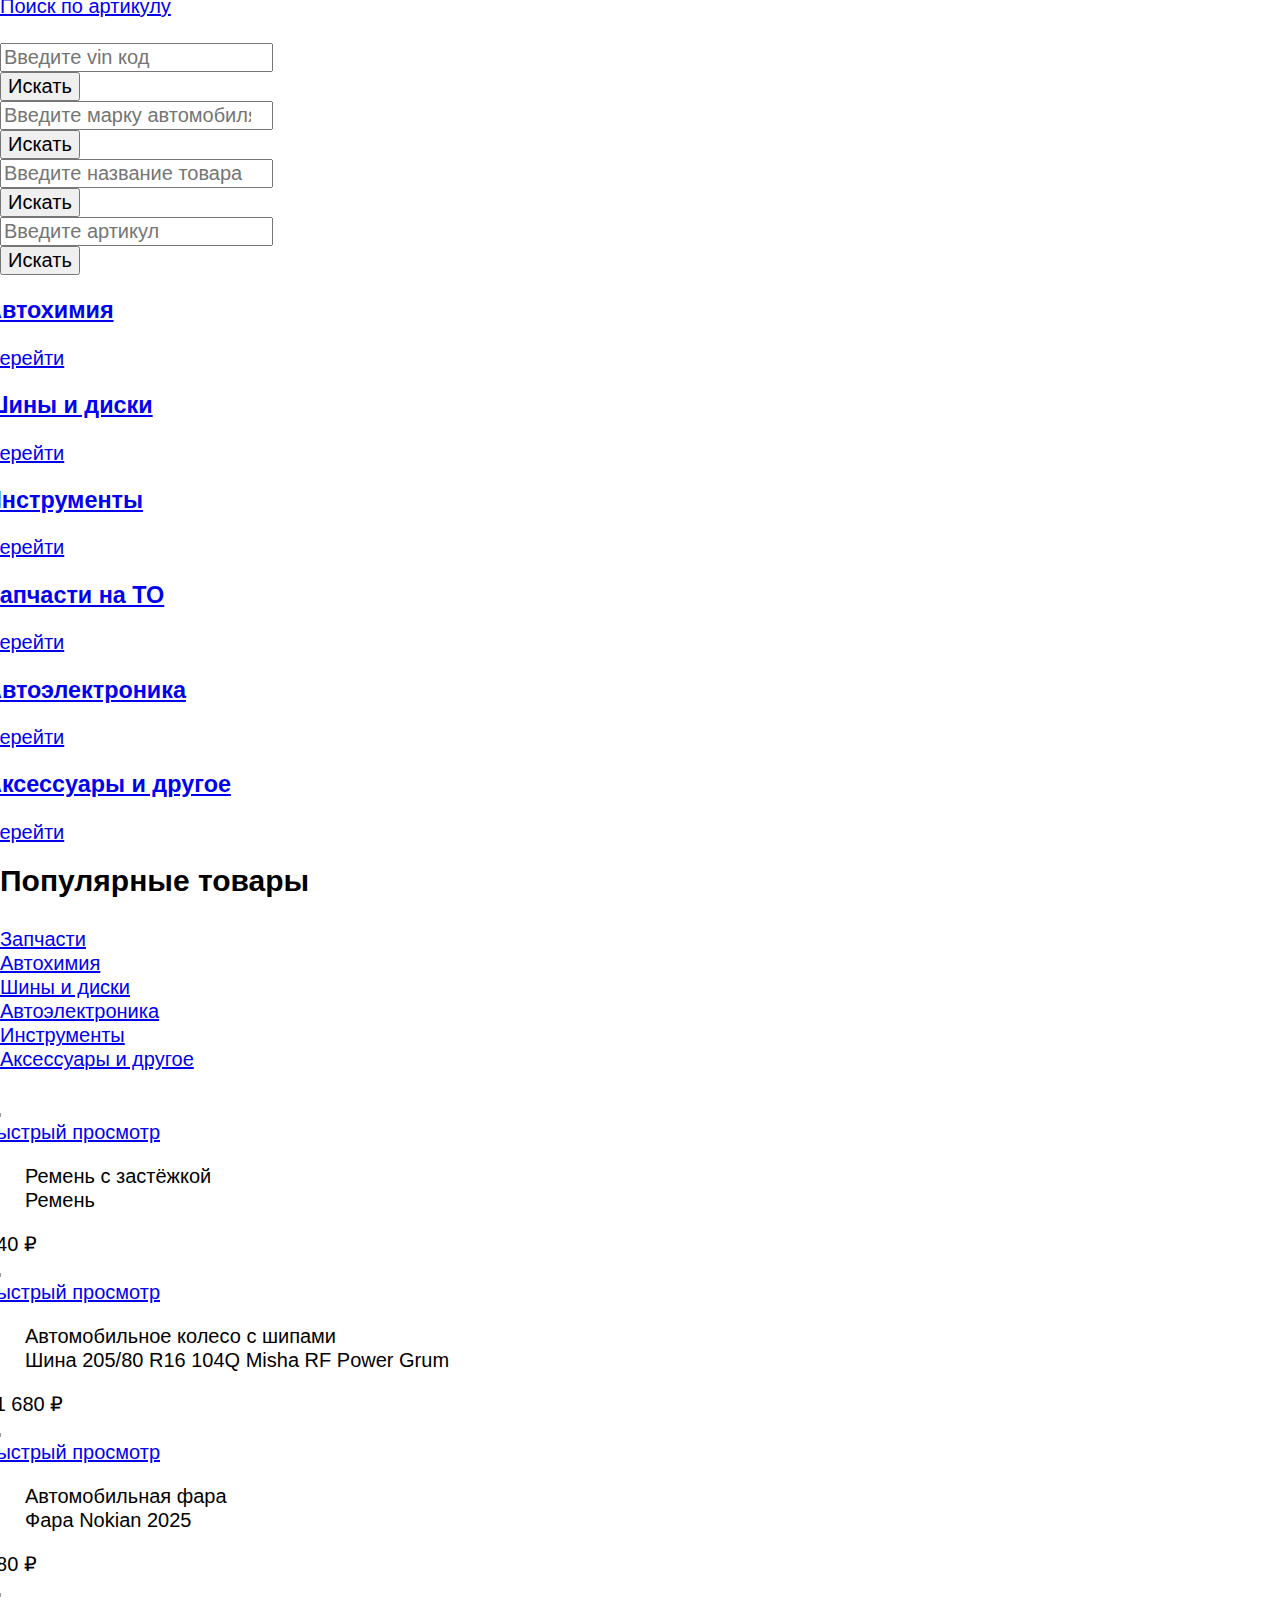
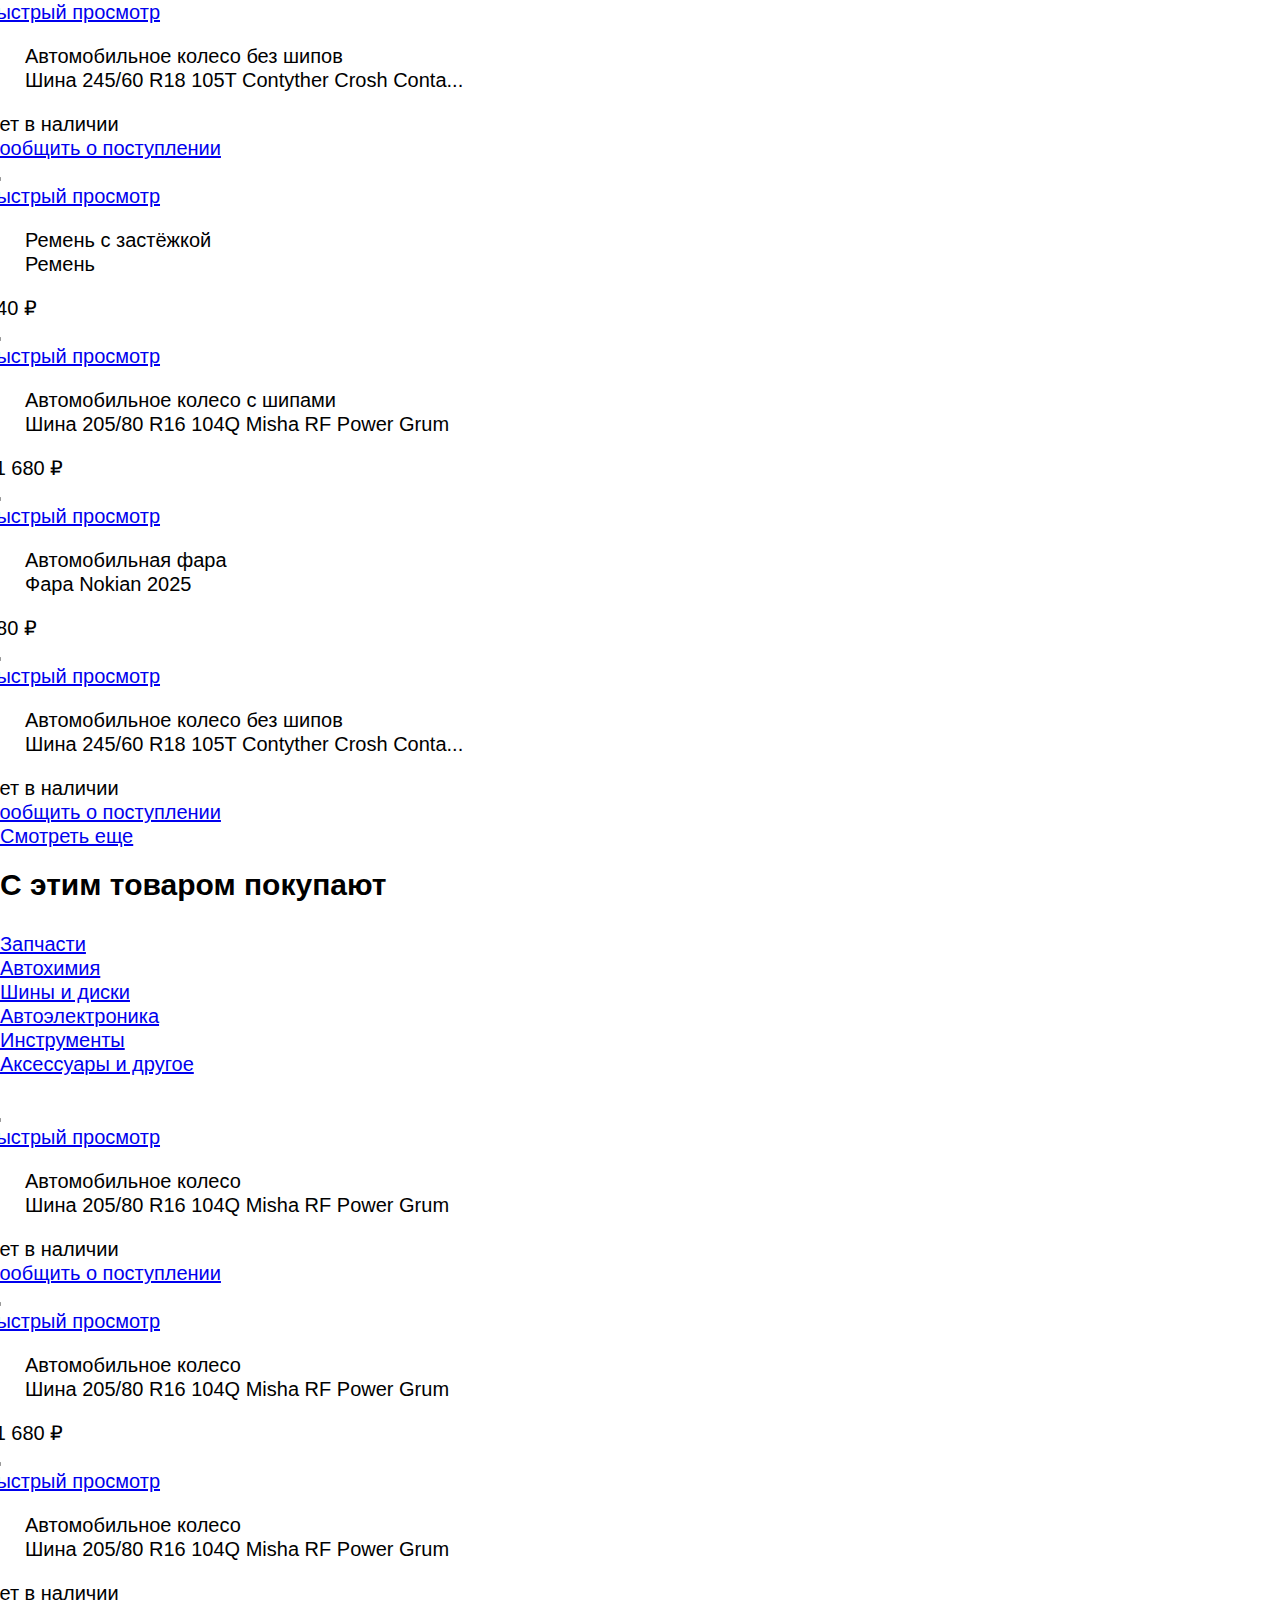
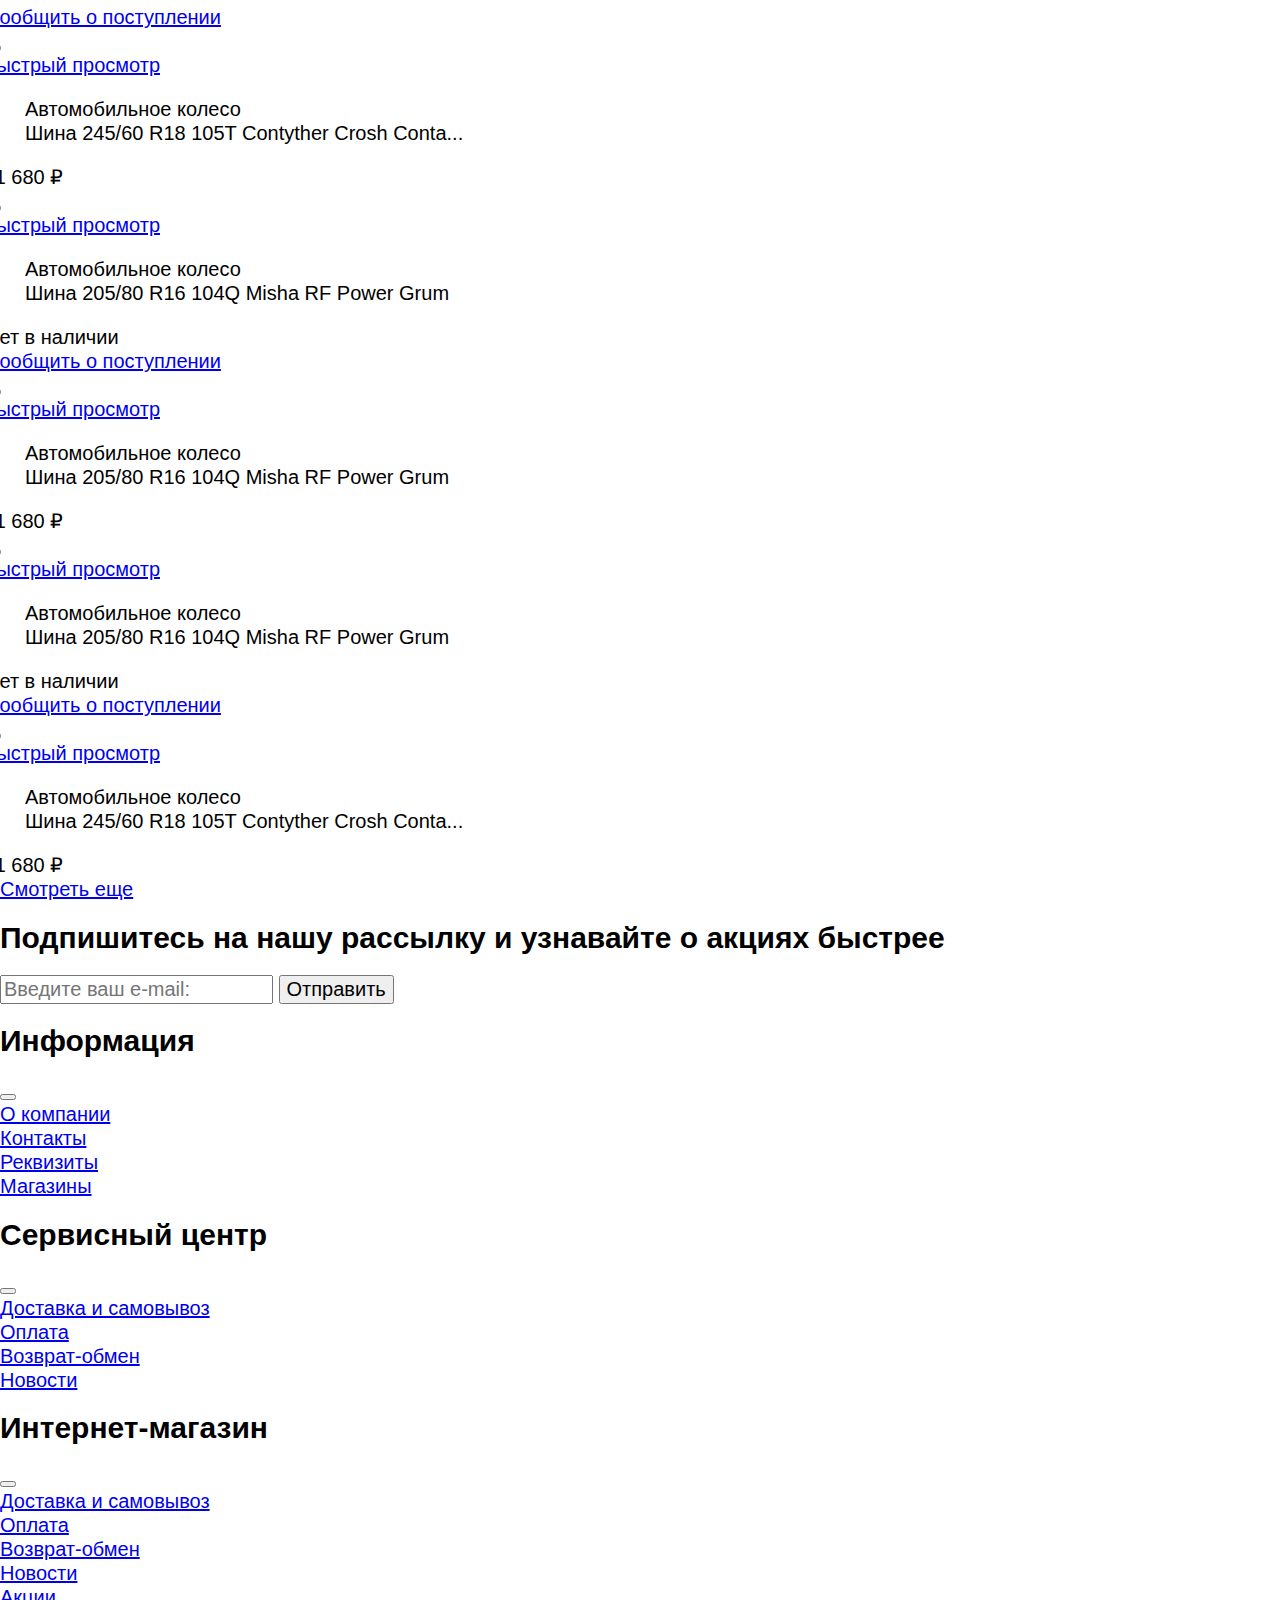
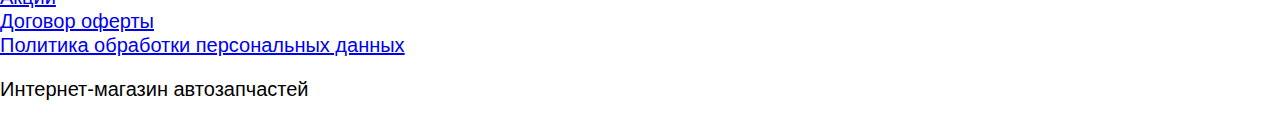
==== commit 82936f4b: "Stage-3" ====
--- a/index.html
+++ b/index.html
@@ -1070,4 +1070,4 @@
 
 </body>
 
-</html>+</html>
--- a/css/style.css
+++ b/css/style.css
@@ -0,0 +1,118 @@
+*,
+::after,
+::before {
+  box-sizing: inherit;
+}
+
+body,
+html {
+  height: 100%;
+}
+
+html {
+  box-sizing: border-box;
+  line-height: 1.15;
+}
+
+body {
+  display: flex;
+  flex-direction: column;
+  position: relative;
+  min-width: 320px;
+  margin: 0;
+  padding: 0;
+  font-family: "barlow", "Arial", sans-serif;
+  font-weight: 400;
+  color: #000000;
+  font-style: normal;
+  background-color: #ffffff;
+  font-size: 20px;
+  line-height: 24px;
+}
+
+button,
+select {
+  cursor: pointer;
+}
+
+.visually-hidden {
+  position: absolute;
+  width: 1px;
+  height: 1px;
+  margin: -1px;
+  border: 0;
+  padding: 0;
+  white-space: nowrap;
+  word-wrap: normal;
+  clip-path: inset(100%);
+  clip: rect(0 0 0 0);
+  overflow: hidden;
+}
+
+.page-header {
+  color: #48494d;
+}
+
+.menu__cats,
+.menu__main,
+.menu__user,
+.page-footer__sections ul {
+  margin: 0;
+  padding: 0;
+  list-style-type: none;
+}
+
+.user-nav {
+  margin: 0;
+  list-style-type: none;
+  padding: 0 0 0 20px;
+}
+
+.nav__list {
+  margin: 0;
+  padding: 0;
+  list-style-type: none;
+}
+
+.tabs__list {
+  margin: 0;
+  list-style-type: none;
+  padding: 10px 0 25px;
+}
+
+.categories__list {
+  padding: 0;
+  list-style-type: none;
+  margin: 0 -15px;
+}
+
+.wares__list {
+  padding: 0;
+  list-style-type: none;
+  margin: 0 -15px;
+}
+
+.top-filters__offers ul {
+  margin: 0;
+  padding: 0;
+  list-style-type: none;
+}
+
+.left-filter__form ul {
+  margin: 0;
+  padding: 0;
+  list-style-type: none;
+  background-color: #ffffff;
+}
+
+.left-filters__wrapper .wares__list {
+  padding: 0;
+  list-style-type: none;
+  margin: 0 0 43px 10px;
+}
+
+.catalog__pagination-list {
+  padding: 0;
+  list-style-type: none;
+  margin: 0 auto;
+}
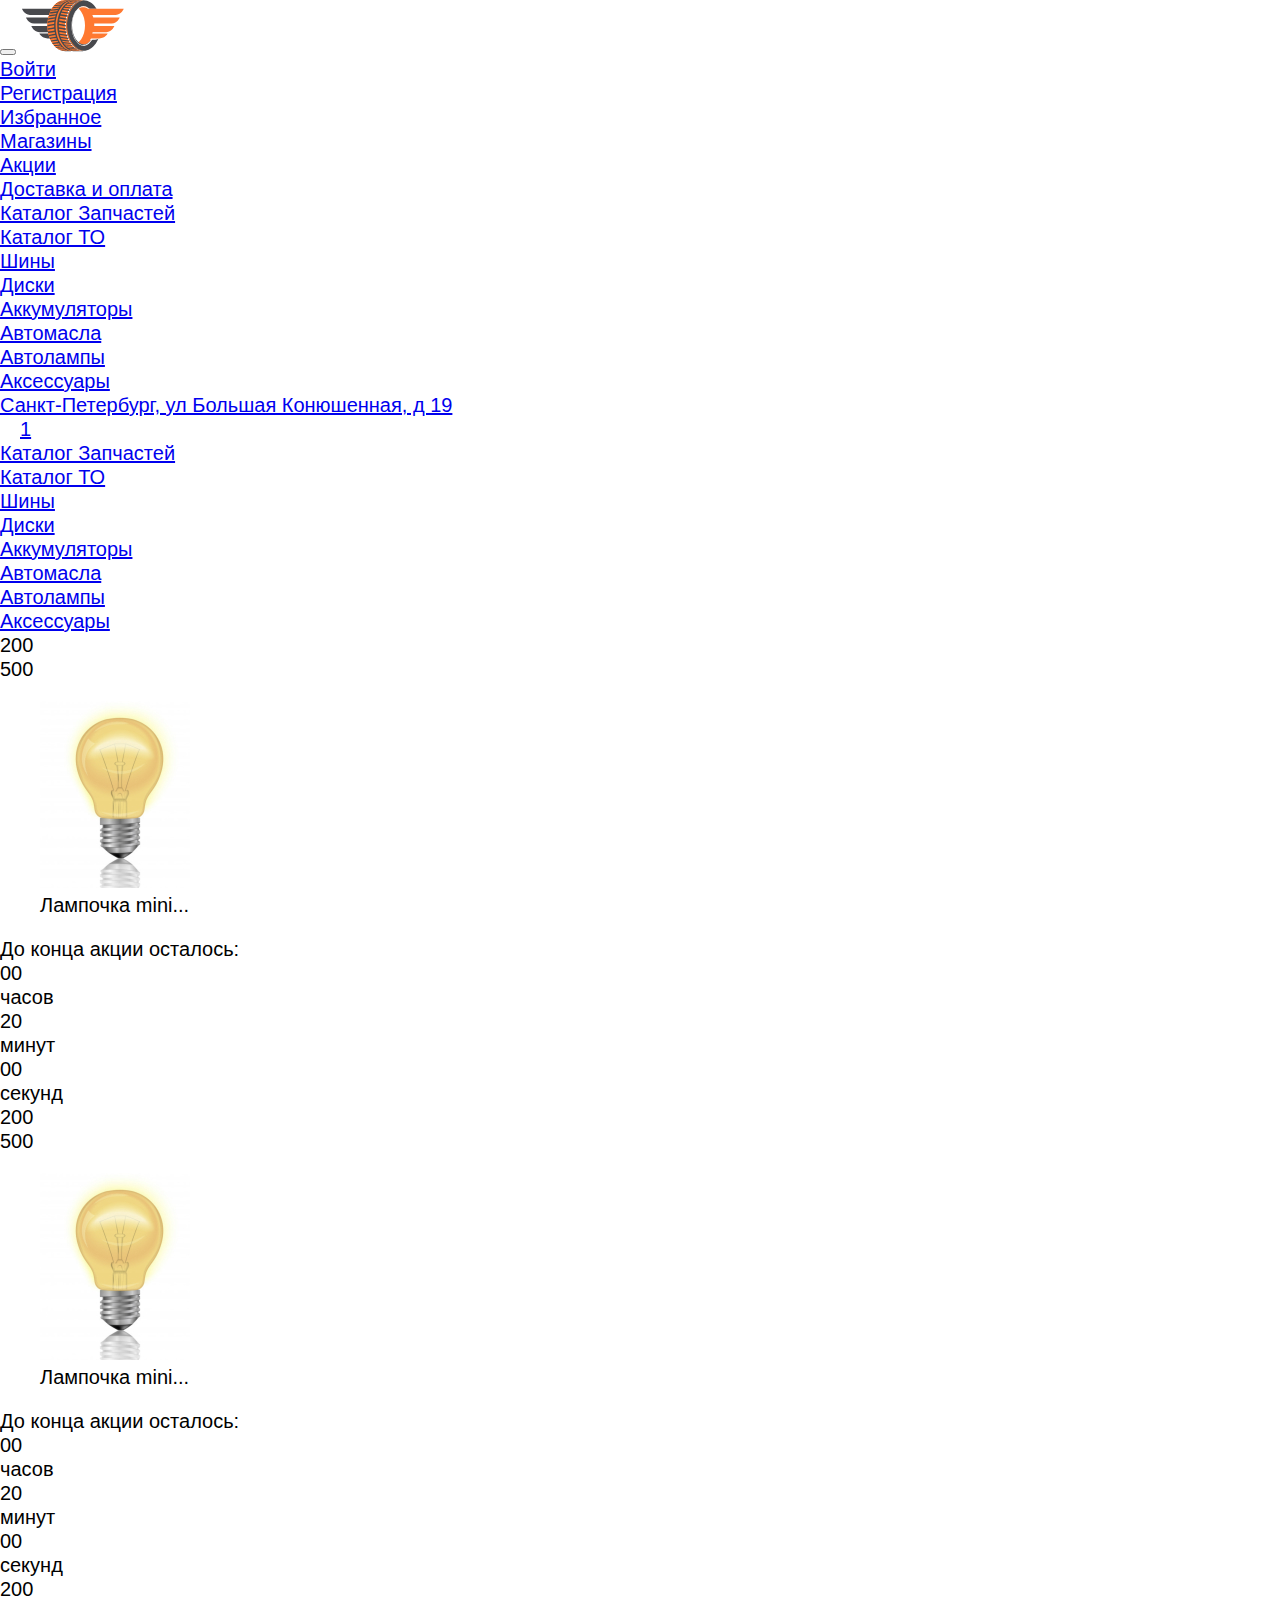
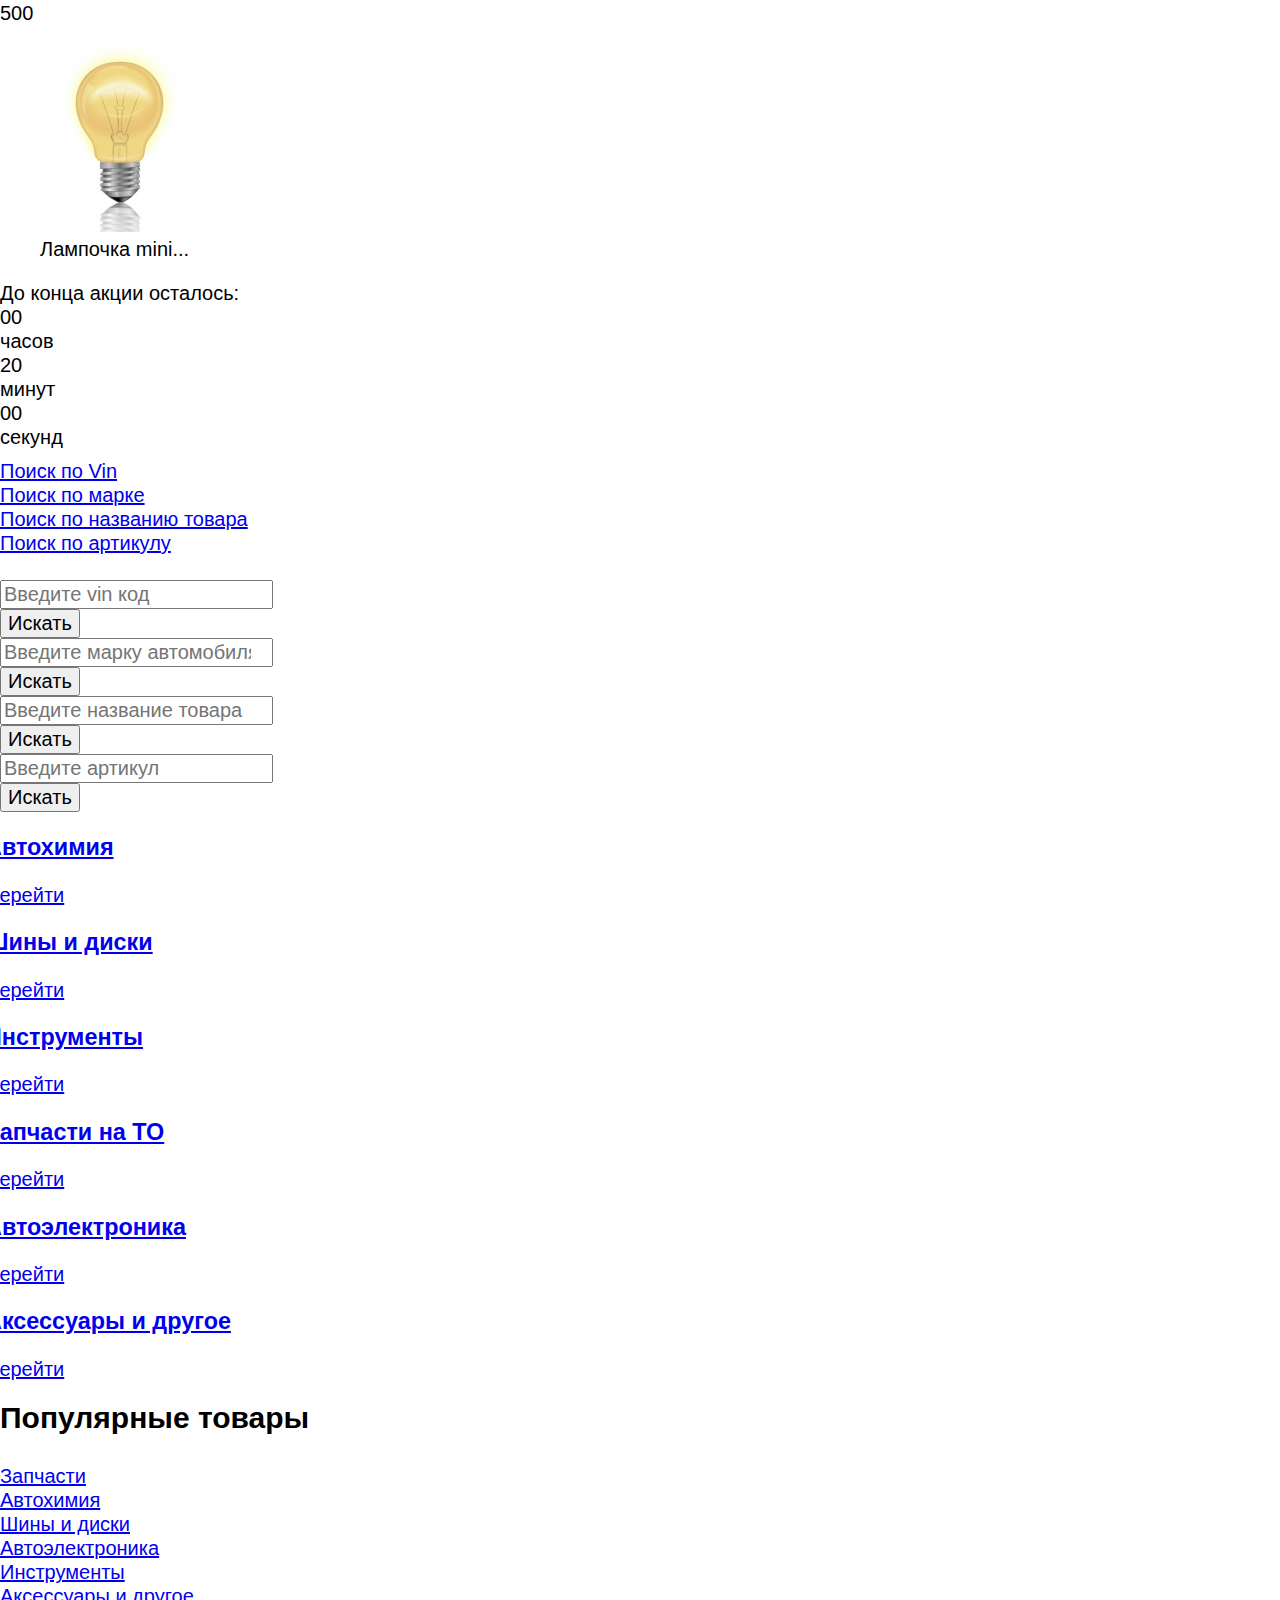
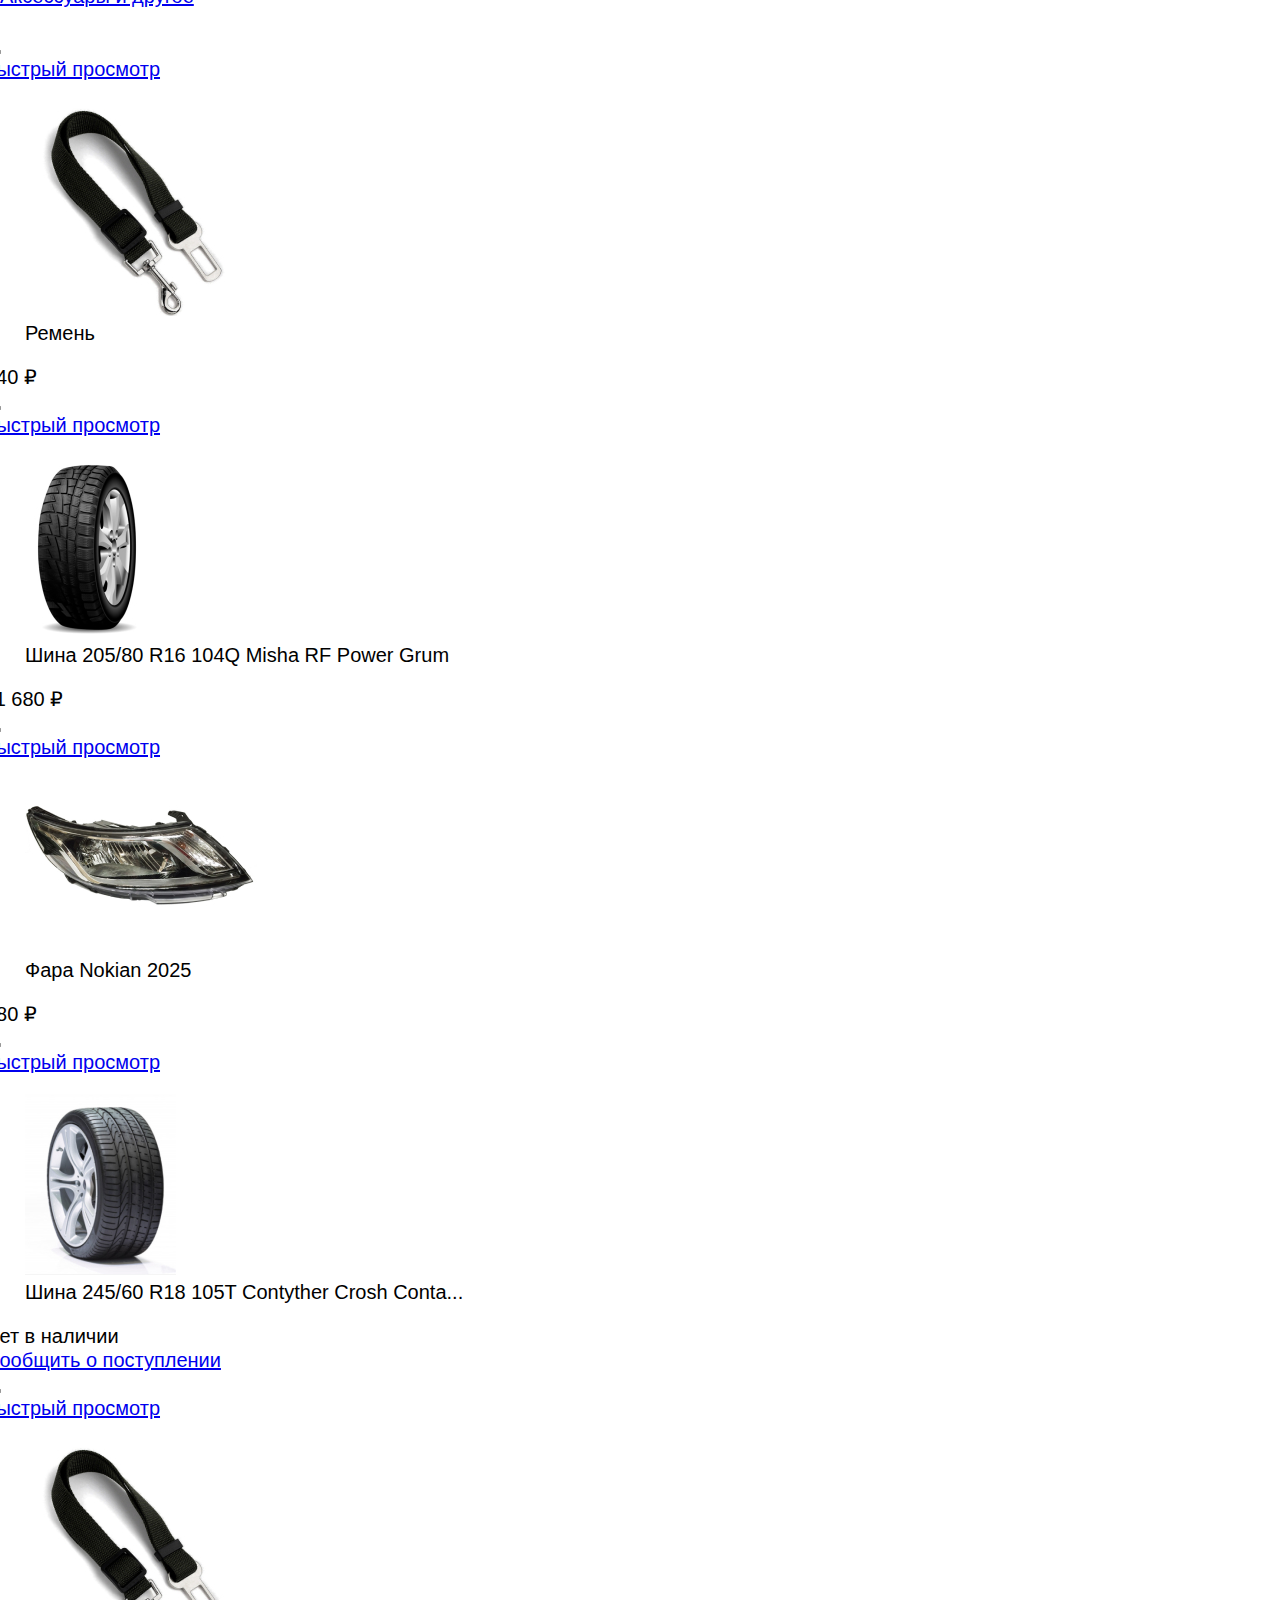
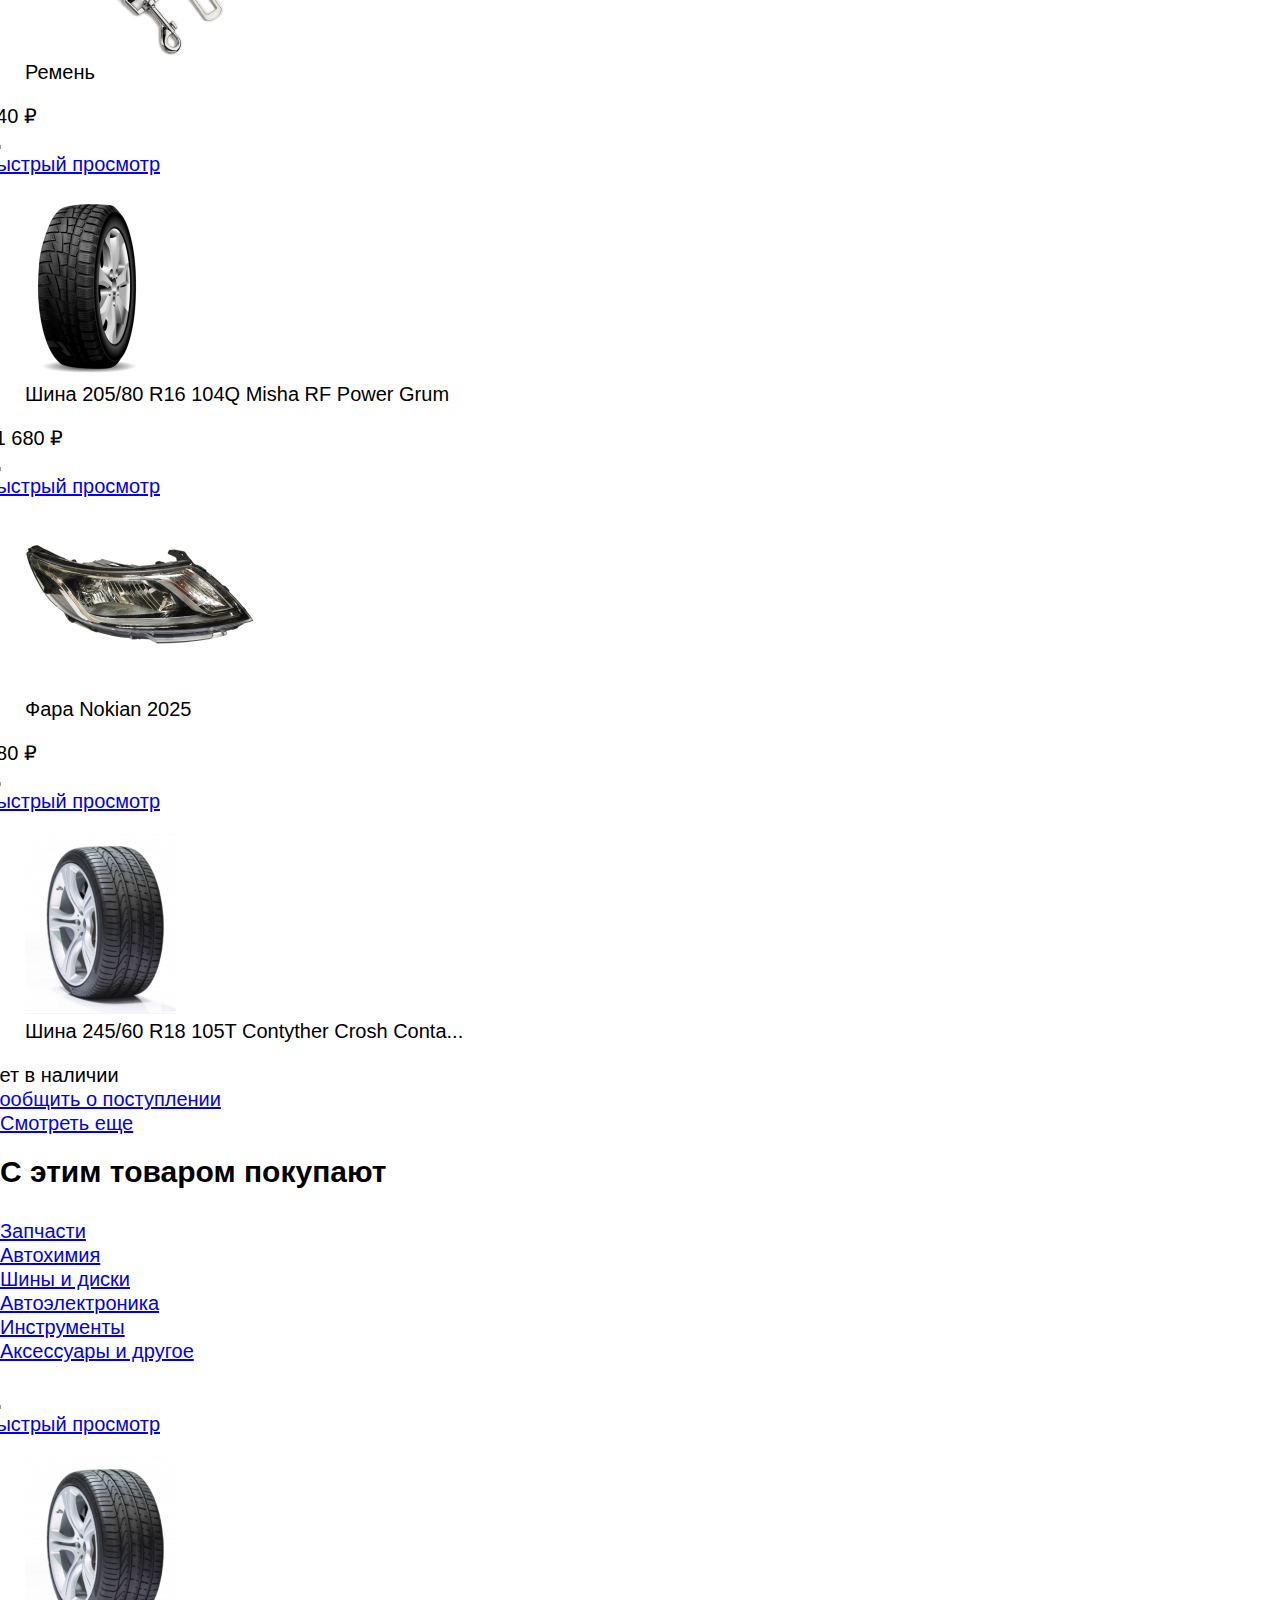
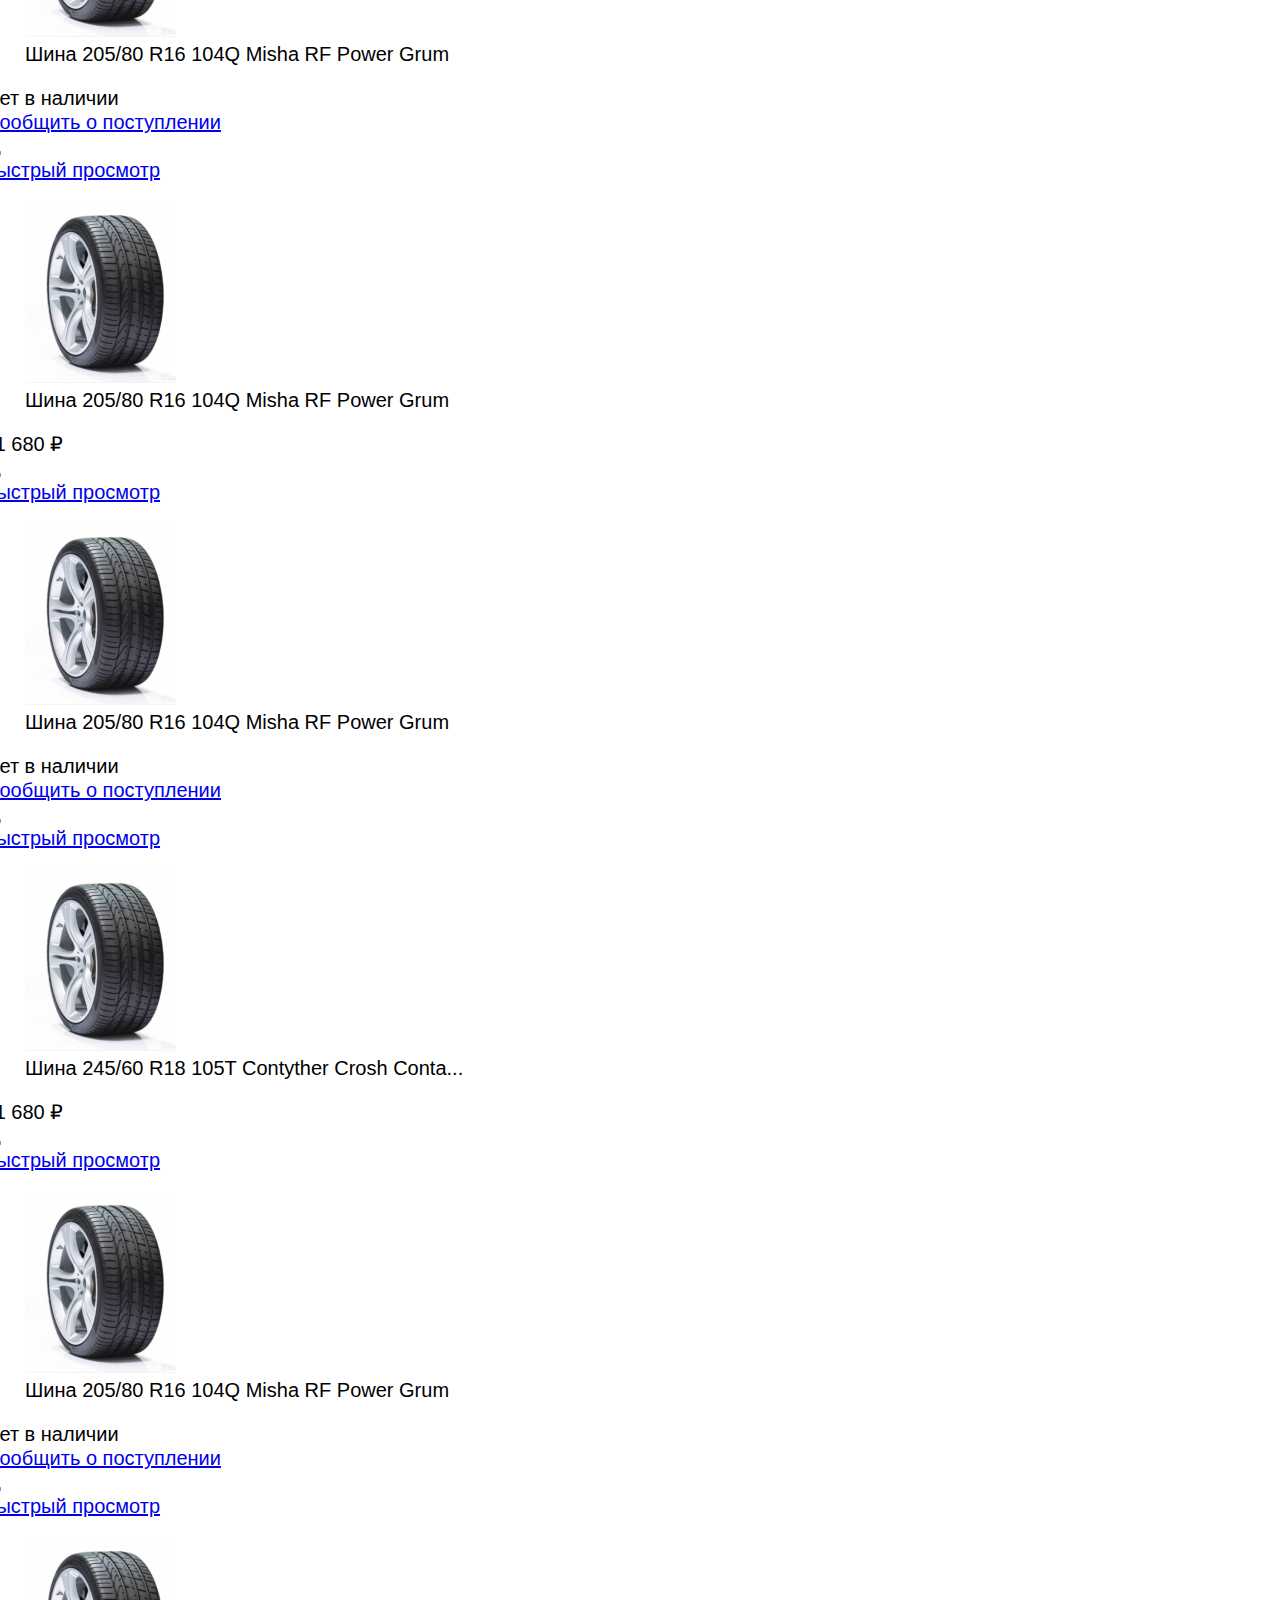
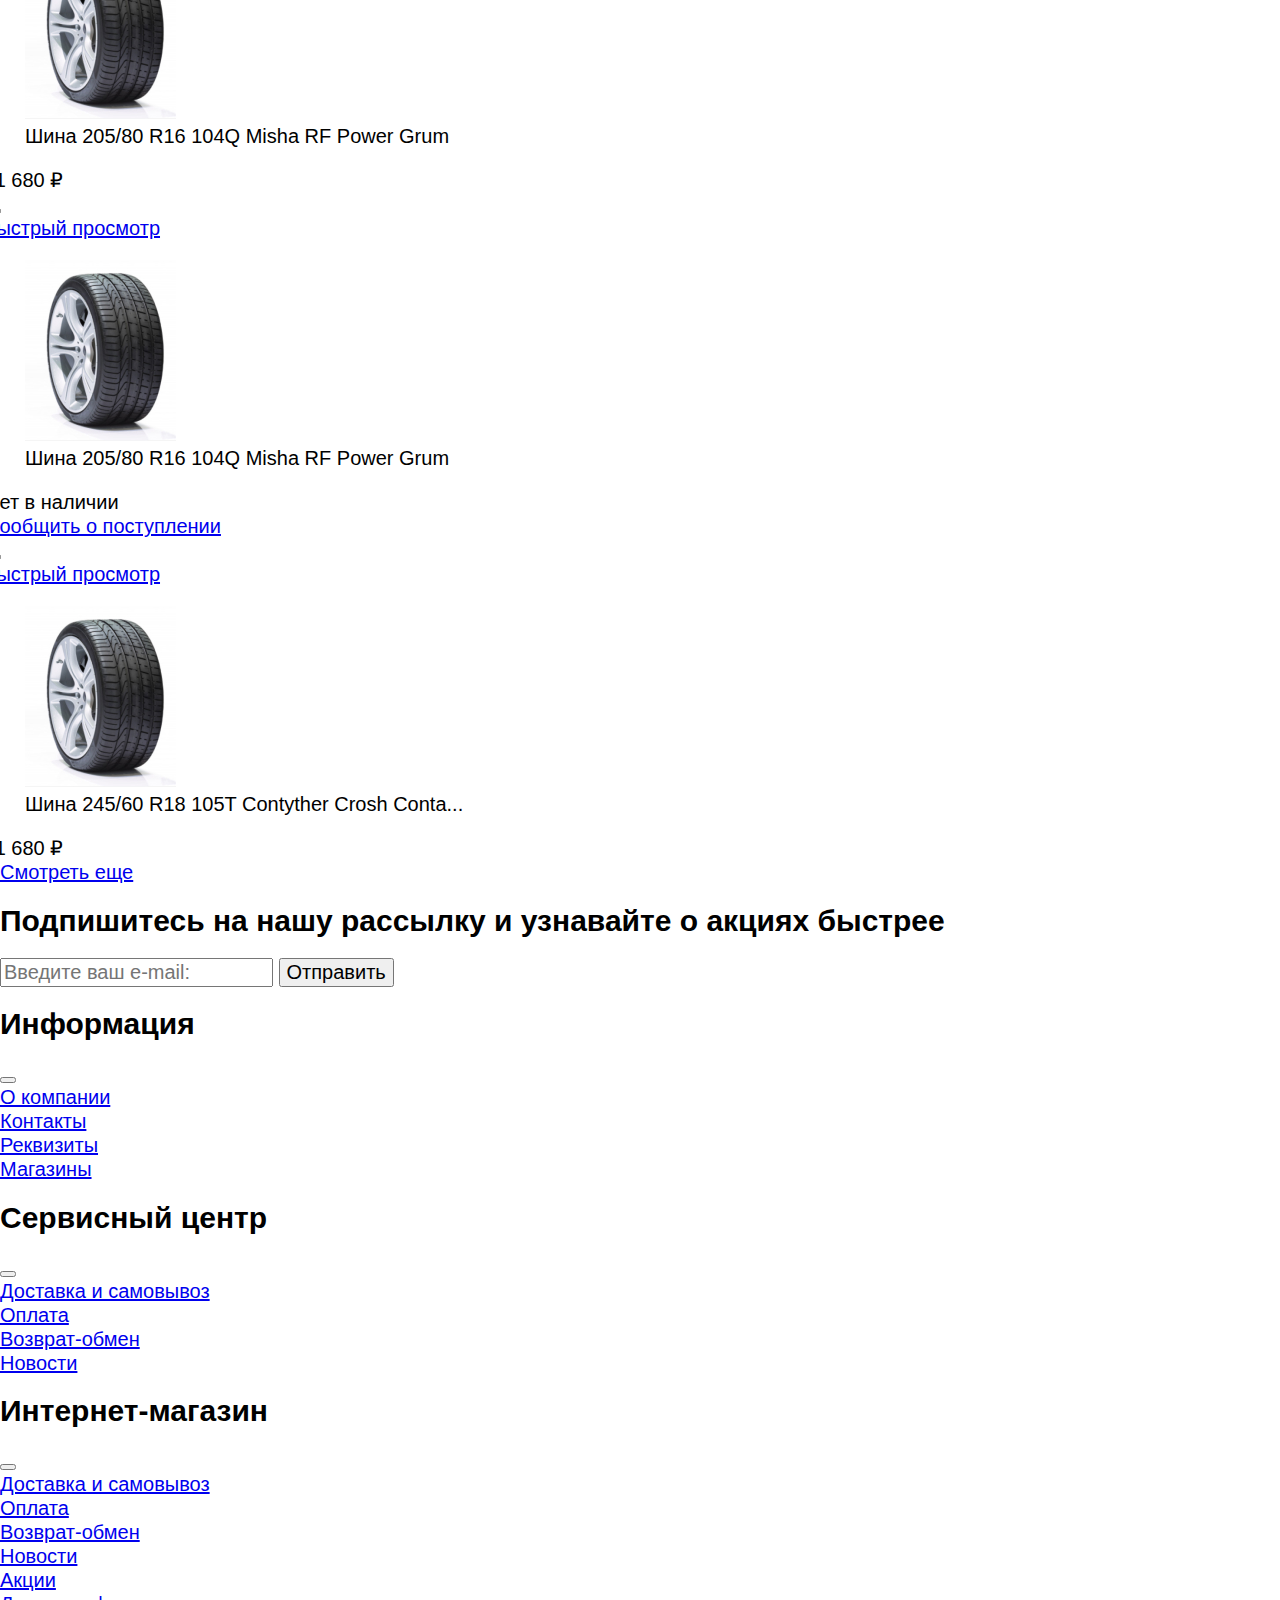
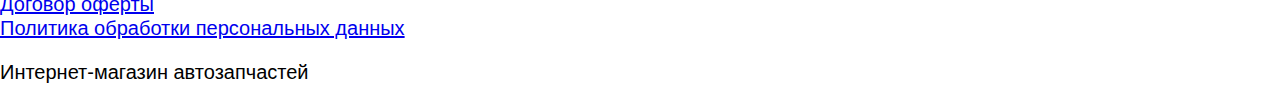
==== commit e67ca338: "Stage-4" ====
--- a/index.html
+++ b/index.html
@@ -22,7 +22,7 @@
             <span class="page-header__menu-toggle-bar"></span>
           </button>
           <a class="logo">
-            Логотип Интернет-магазина Автозапчастей
+            <img src="img/logo.svg" alt=" Логотип Интернет-магазина Автозапчастей" width="102" height="52">
           </a>
           <div class="menu">
             <div class="menu__wrap">
@@ -168,7 +168,7 @@
               </div>
             </div>
             <figure class="action__fig">
-              Лампа накаливания
+              <img src="img/lamp@1x.jpg" width="150" height="187" alt="Лампа накаливания">
               <figcaption class="action__figcaption">
                 Лампочка mini...
               </figcaption>
@@ -211,7 +211,7 @@
               </div>
             </div>
             <figure class="action__fig">
-              Лампа накаливания
+              <img src="img/lamp@1x.jpg" width="150" height="187" alt="Лампа накаливания">
               <figcaption class="action__figcaption">
                 Лампочка mini...
               </figcaption>
@@ -254,7 +254,7 @@
               </div>
             </div>
             <figure class="action__fig">
-              Лампа накаливания
+              <img src="img/lamp@1x.jpg" width="150" height="187" alt="Лампа накаливания">
               <figcaption class="action__figcaption">
                 Лампочка mini...
               </figcaption>
@@ -467,7 +467,7 @@
                 быстрый просмотр
               </a>
               <figure class="wares__fig">
-                Ремень с застёжкой
+                <img src="img/belt@1x.jpg" width="230" height="215" alt="Ремень с застёжкой">
                 <figcaption class="wares__figcaption">Ремень</figcaption>
               </figure>
               <div class="wares__presence" aria-hidden="true"></div>
@@ -492,7 +492,7 @@
                 быстрый просмотр
               </a>
               <figure class="wares__fig">
-                Автомобильное колесо с шипами
+                <img src="img/tire-1@1x.jpg" width="126" height="181" alt="Автомобильное колесо с шипами">
                 <figcaption class="wares__figcaption">Шина 205/80 R16 104Q Misha RF Power Grum</figcaption>
               </figure>
               <div class="wares__presence" aria-hidden="true"></div>
@@ -516,7 +516,7 @@
                 быстрый просмотр
               </a>
               <figure class="wares__fig">
-                Автомобильная фара
+                <img src="img/headlight@1x.jpg" width="232" height="174" alt="Автомобильная фара">
                 <figcaption class="wares__figcaption">Фара Nokian 2025</figcaption>
               </figure>
               <div class="wares__presence" aria-hidden="true"></div>
@@ -541,7 +541,7 @@
                 быстрый просмотр
               </a>
               <figure class="wares__fig">
-                Автомобильное колесо без шипов
+                <img src="img/tire-2@1x.jpg" width="151" height="181" alt="Автомобильное колесо без шипов">
                 <figcaption class="wares__figcaption">Шина 245/60 R18 105T Contyther Crosh Conta...</figcaption>
               </figure>
               <div class="wares__presence wares__presence--none">
@@ -567,7 +567,7 @@
                 быстрый просмотр
               </a>
               <figure class="wares__fig">
-                Ремень с застёжкой
+                <img src="img/belt@1x.jpg" width="230" height="215" alt="Ремень с застёжкой">
                 <figcaption class="wares__figcaption">Ремень</figcaption>
               </figure>
               <div class="wares__presence" aria-hidden="true"></div>
@@ -592,7 +592,7 @@
                 быстрый просмотр
               </a>
               <figure class="wares__fig">
-                Автомобильное колесо с шипами
+                <img src="img/tire-1@1x.jpg" width="126" height="181" alt="Автомобильное колесо с шипами">
                 <figcaption class="wares__figcaption">Шина 205/80 R16 104Q Misha RF Power Grum</figcaption>
               </figure>
               <div class="wares__presence" aria-hidden="true"></div>
@@ -616,7 +616,7 @@
                 быстрый просмотр
               </a>
               <figure class="wares__fig">
-                Автомобильная фара
+                <img src="img/headlight@1x.jpg" width="232" height="174" alt="Автомобильная фара">
                 <figcaption class="wares__figcaption">Фара Nokian 2025</figcaption>
               </figure>
               <div class="wares__presence" aria-hidden="true"></div>
@@ -641,7 +641,7 @@
                 быстрый просмотр
               </a>
               <figure class="wares__fig">
-                Автомобильное колесо без шипов
+                <img src="img/tire-2@1x.jpg" width="151" height="181" alt="Автомобильное колесо без шипов">
                 <figcaption class="wares__figcaption">Шина 245/60 R18 105T Contyther Crosh Conta...</figcaption>
               </figure>
               <div class="wares__presence wares__presence--none">
@@ -740,7 +740,7 @@
                 быстрый просмотр
               </a>
               <figure class="wares__fig">
-                Автомобильное колесо
+                <img src="img/tire-2@1x.jpg" width="151" height="181" alt="Автомобильное колесо">
                 <figcaption class="wares__figcaption">Шина 205/80 R16 104Q Misha RF Power Grum</figcaption>
               </figure>
               <div class="wares__presence wares__presence--none">
@@ -767,7 +767,7 @@
                 быстрый просмотр
               </a>
               <figure class="wares__fig">
-                Автомобильное колесо
+                <img src="img/tire-2@1x.jpg" width="151" height="181" alt="Автомобильное колесо">
                 <figcaption class="wares__figcaption">Шина 205/80 R16 104Q Misha RF Power Grum</figcaption>
               </figure>
               <div class="wares__presence" aria-hidden="true"></div>
@@ -792,7 +792,7 @@
                 быстрый просмотр
               </a>
               <figure class="wares__fig">
-                Автомобильное колесо
+                <img src="img/tire-2@1x.jpg" width="151" height="181" alt="Автомобильное колесо">
                 <figcaption class="wares__figcaption">Шина 205/80 R16 104Q Misha RF Power Grum</figcaption>
               </figure>
               <div class="wares__presence wares__presence--none">
@@ -819,7 +819,7 @@
                 быстрый просмотр
               </a>
               <figure class="wares__fig">
-                Автомобильное колесо
+                <img src="img/tire-2@1x.jpg" width="151" height="181" alt="Автомобильное колесо">
                 <figcaption class="wares__figcaption">Шина 245/60 R18 105T Contyther Crosh Conta...</figcaption>
               </figure>
               <div class="wares__presence" aria-hidden="true"></div>
@@ -844,7 +844,7 @@
                 быстрый просмотр
               </a>
               <figure class="wares__fig">
-                Автомобильное колесо
+                <img src="img/tire-2@1x.jpg" width="151" height="181" alt="Автомобильное колесо">
                 <figcaption class="wares__figcaption">Шина 205/80 R16 104Q Misha RF Power Grum</figcaption>
               </figure>
               <div class="wares__presence wares__presence--none">
@@ -871,7 +871,7 @@
                 быстрый просмотр
               </a>
               <figure class="wares__fig">
-                Автомобильное колесо
+                <img src="img/tire-2@1x.jpg" width="151" height="181" alt="Автомобильное колесо">
                 <figcaption class="wares__figcaption">Шина 205/80 R16 104Q Misha RF Power Grum</figcaption>
               </figure>
               <div class="wares__presence" aria-hidden="true"></div>
@@ -896,7 +896,7 @@
                 быстрый просмотр
               </a>
               <figure class="wares__fig">
-                Автомобильное колесо
+                <img src="img/tire-2@1x.jpg" width="151" height="181" alt="Автомобильное колесо">
                 <figcaption class="wares__figcaption">Шина 205/80 R16 104Q Misha RF Power Grum</figcaption>
               </figure>
               <div class="wares__presence wares__presence--none">
@@ -923,7 +923,7 @@
                 быстрый просмотр
               </a>
               <figure class="wares__fig">
-                Автомобильное колесо
+                <img src="img/tire-2@1x.jpg" width="151" height="181" alt="Автомобильное колесо">
                 <figcaption class="wares__figcaption">Шина 245/60 R18 105T Contyther Crosh Conta...</figcaption>
               </figure>
               <div class="wares__presence" aria-hidden="true"></div>
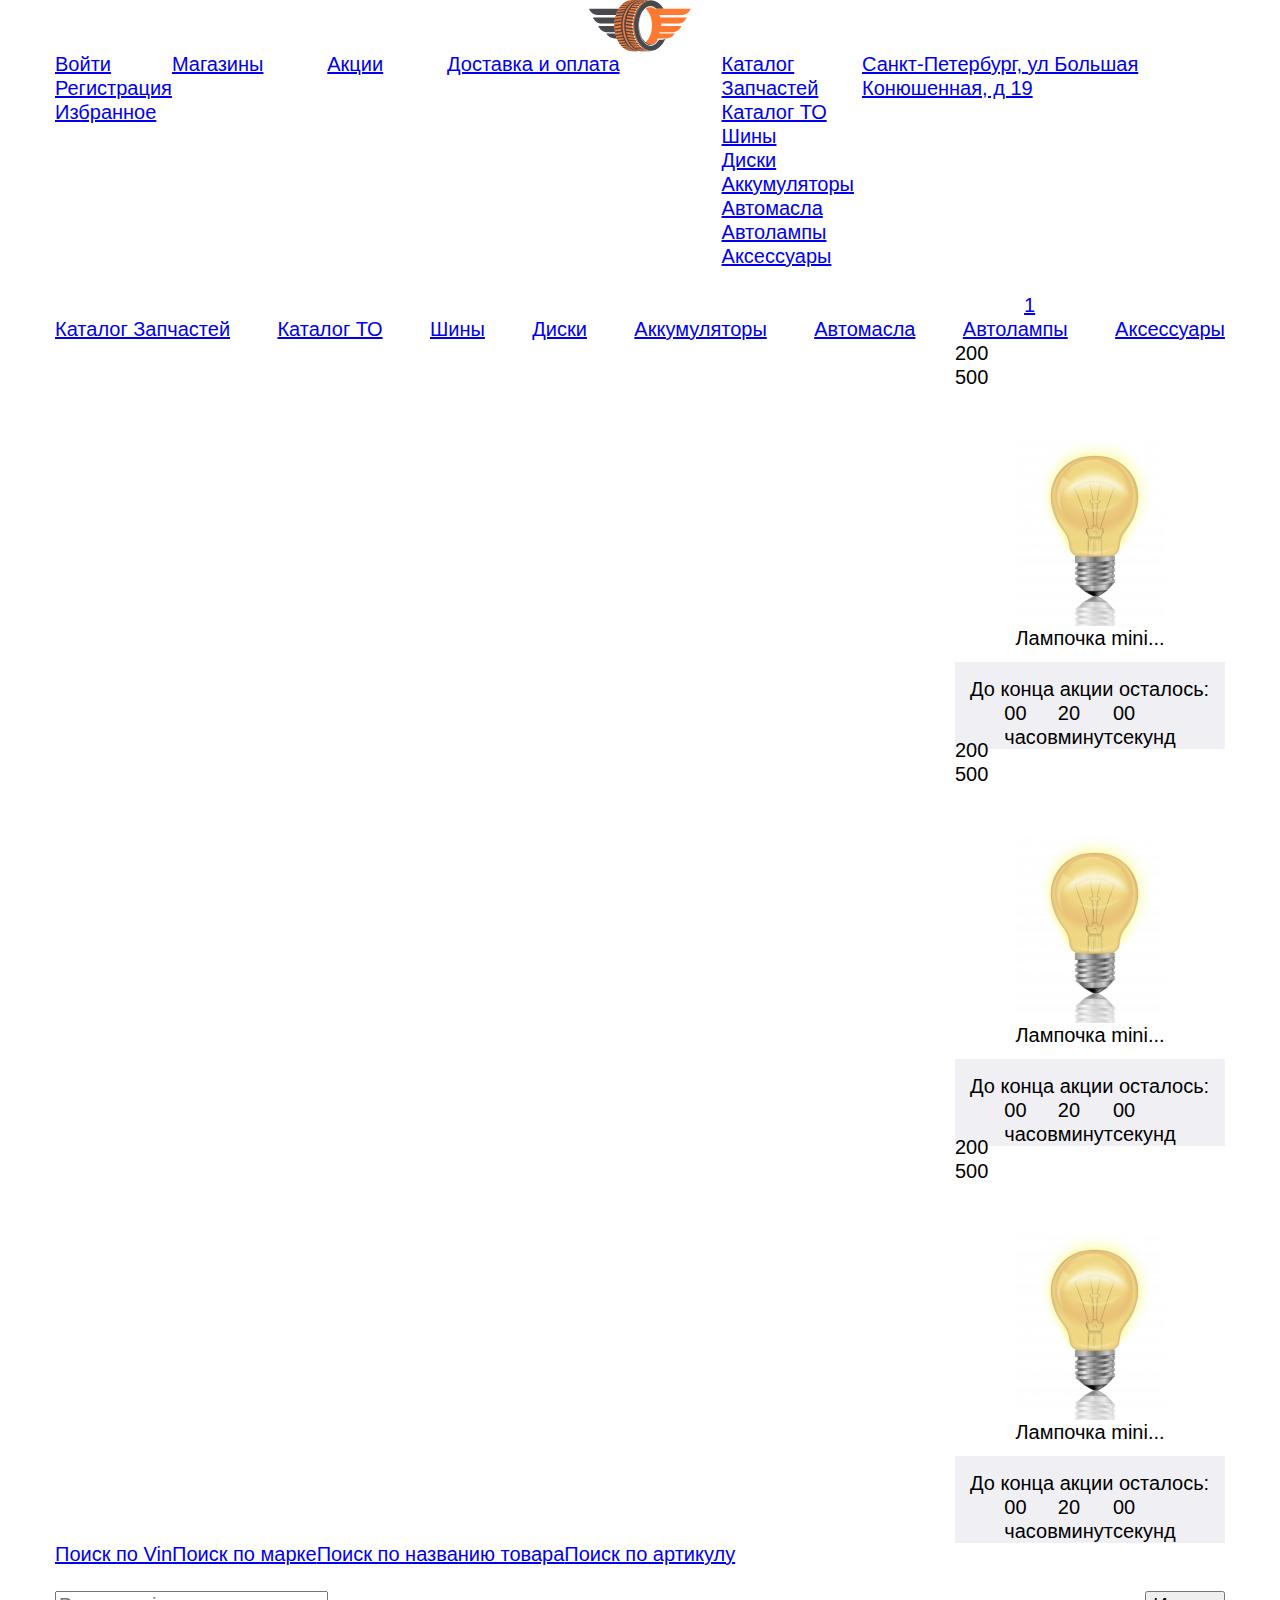
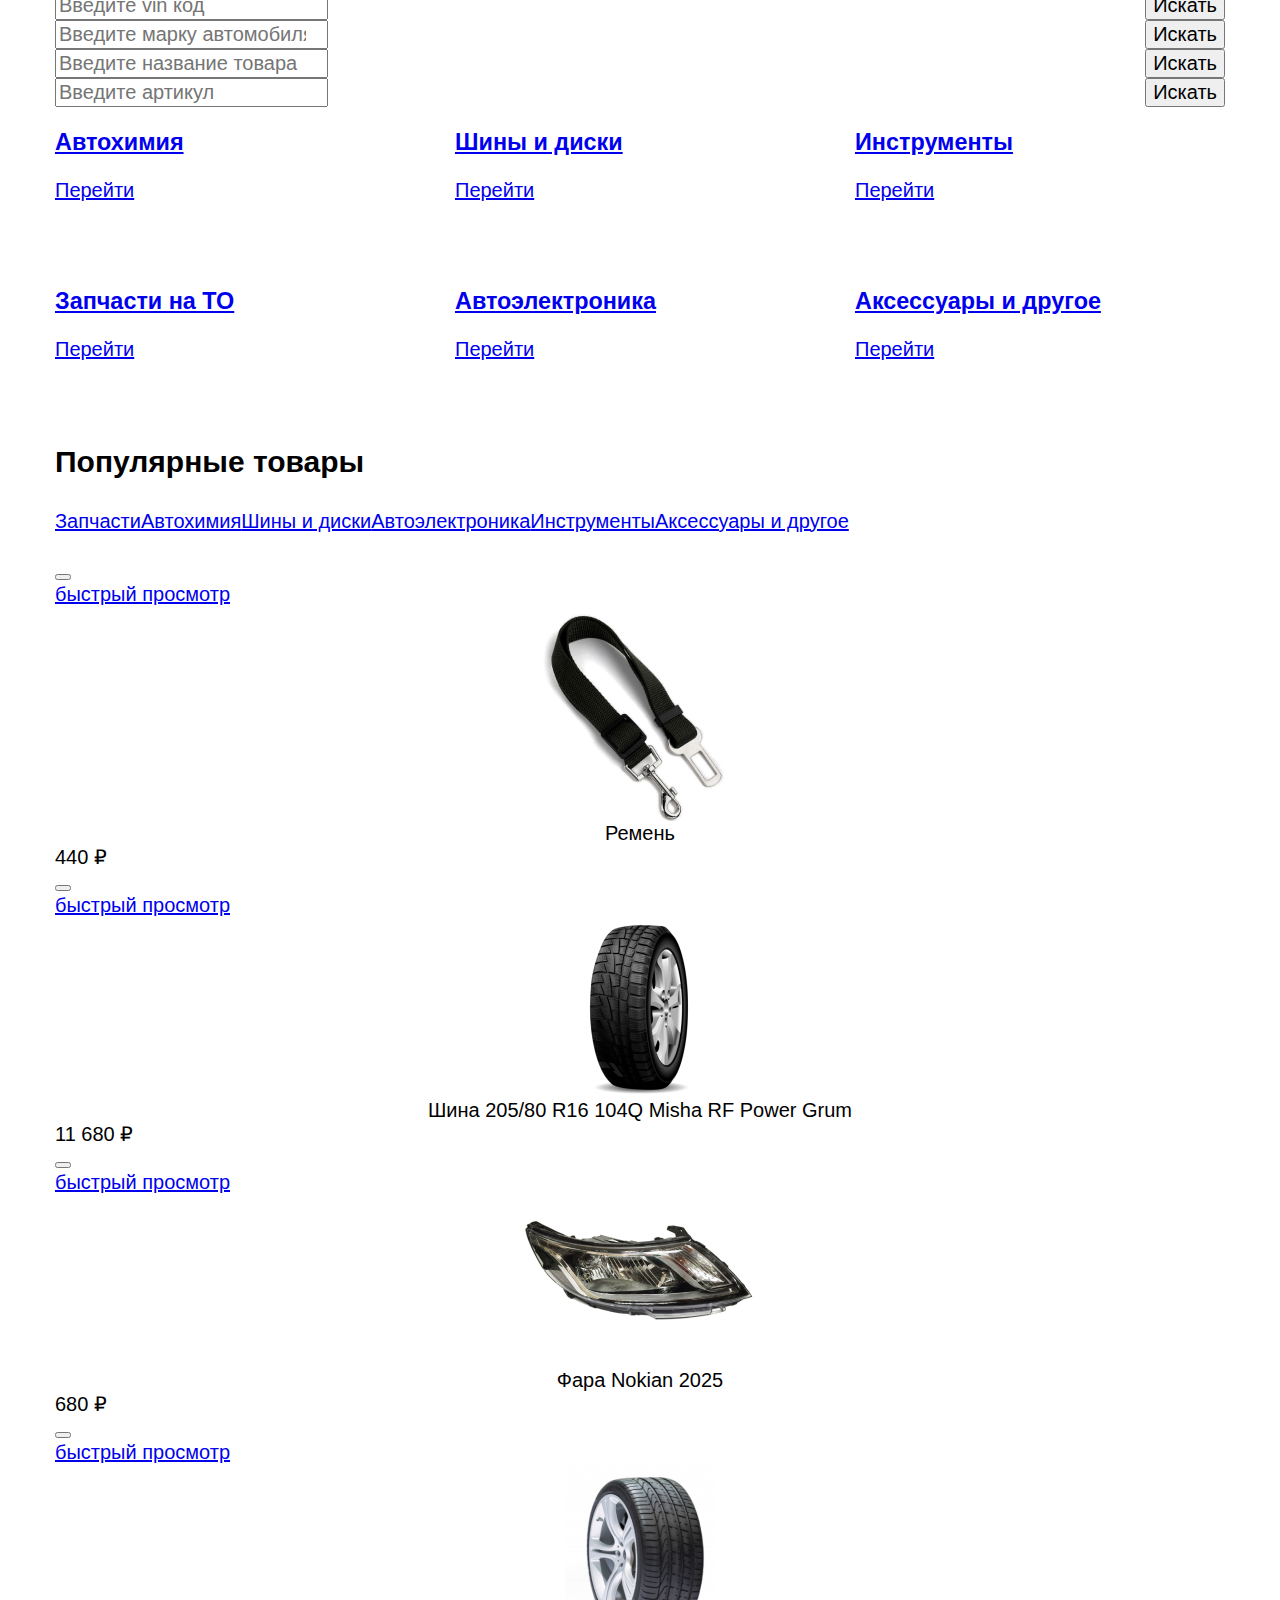
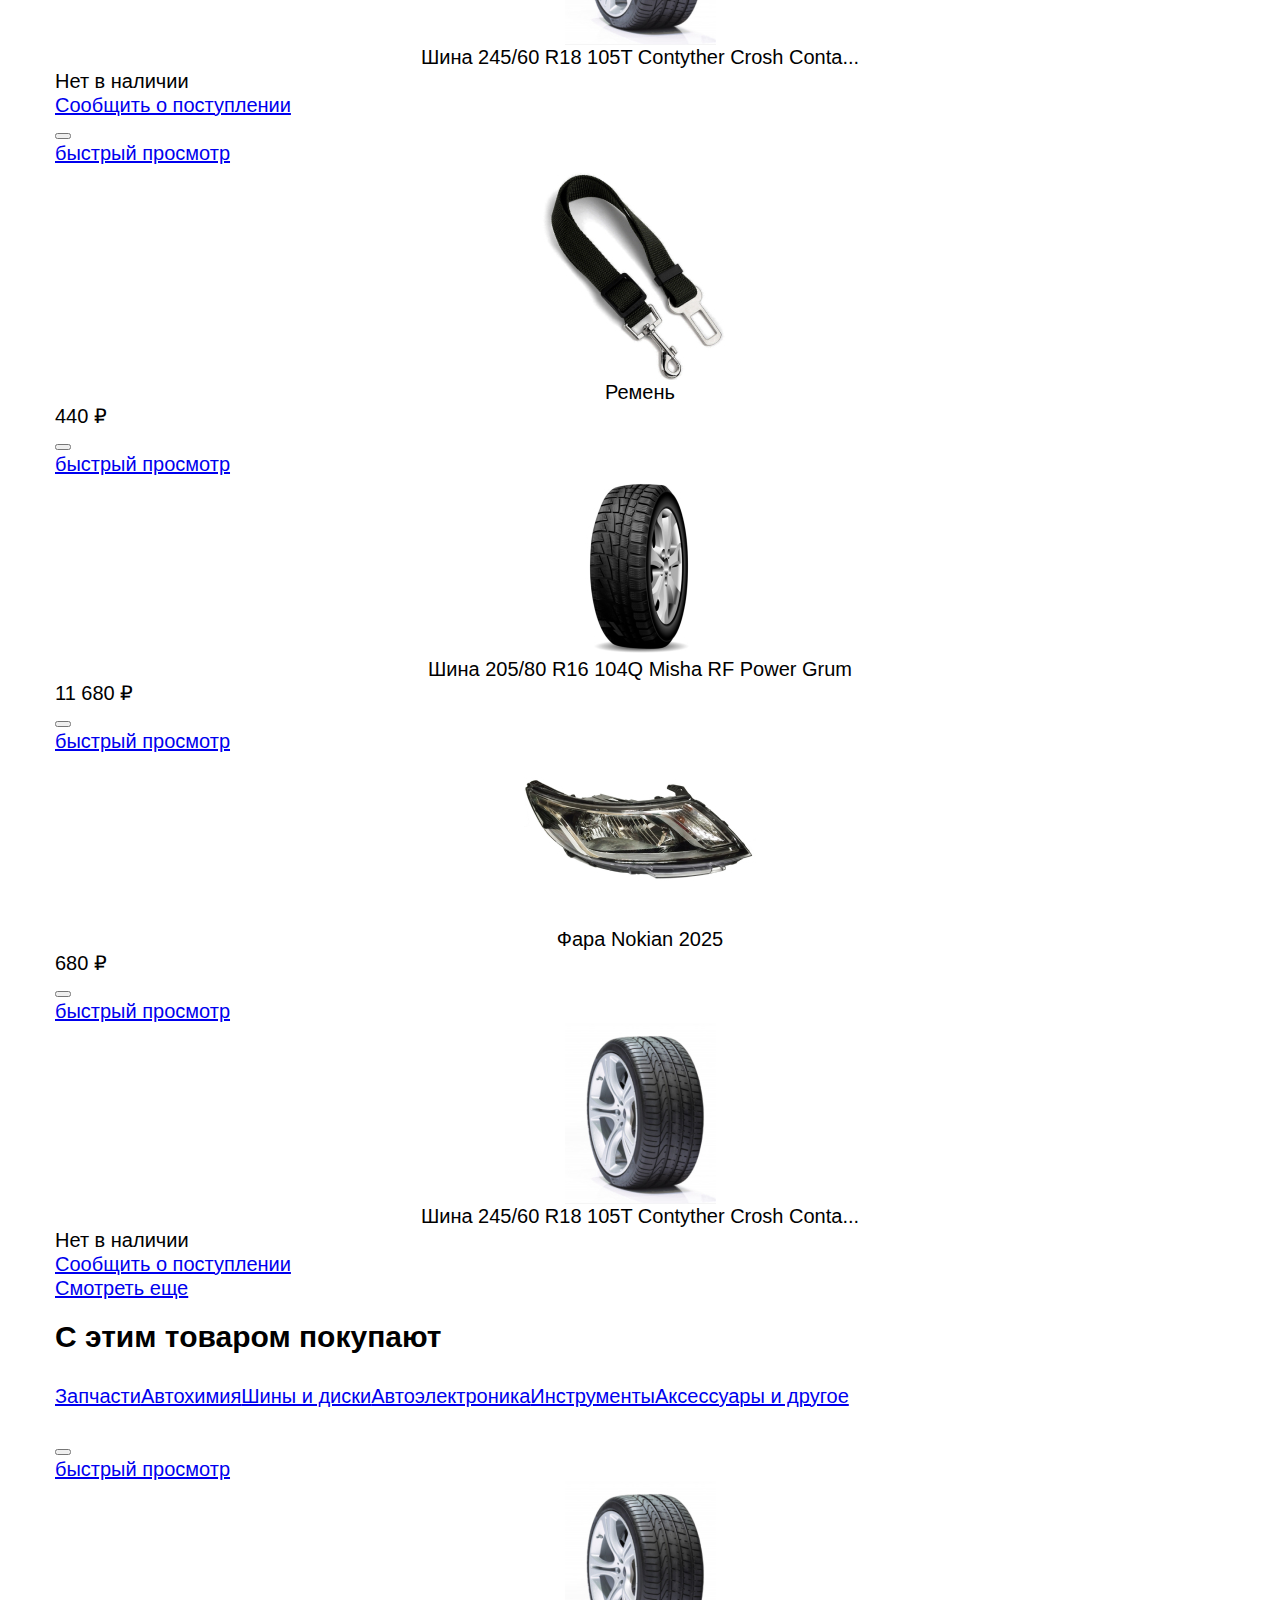
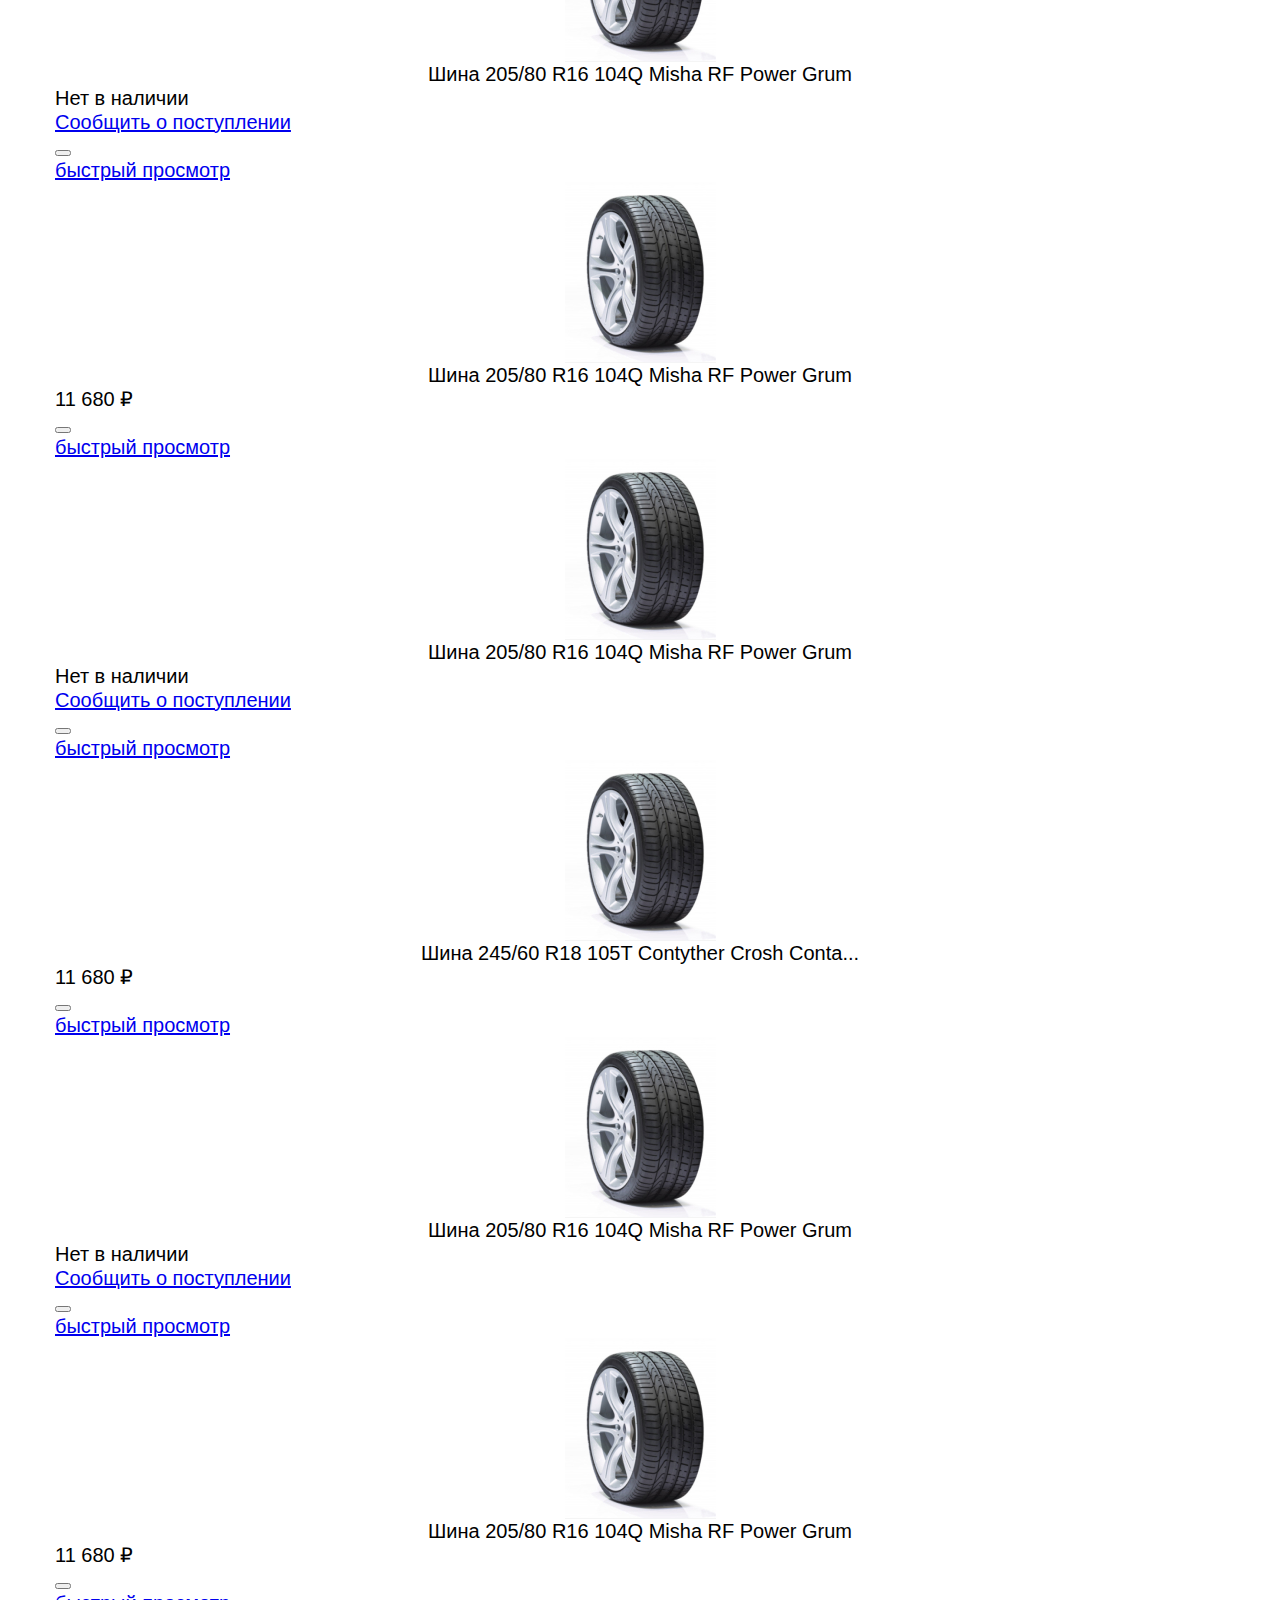
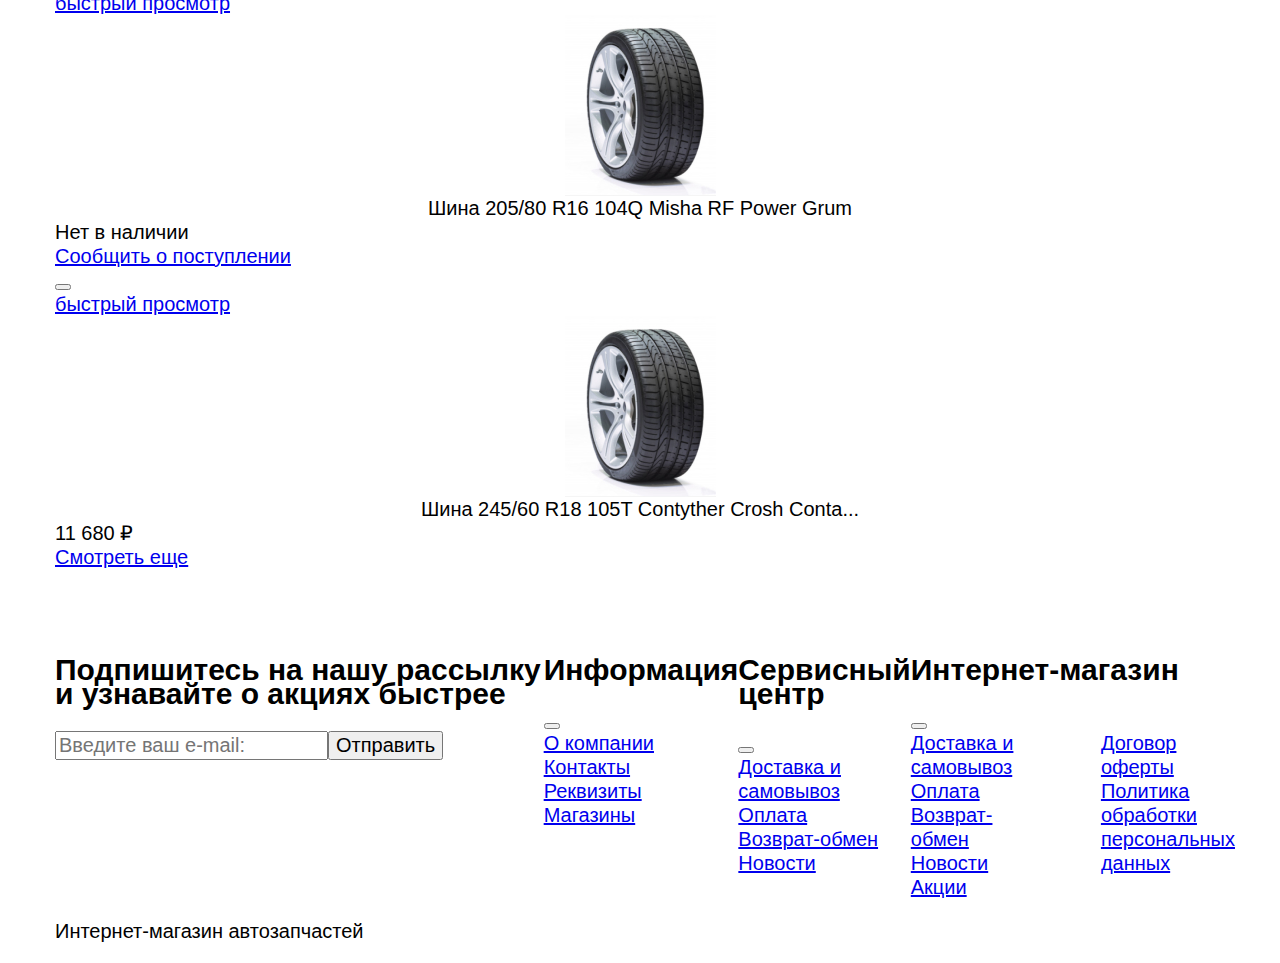
==== commit defe74be: "Stage-5" ====
--- a/index.html
+++ b/index.html
@@ -1070,4 +1070,4 @@
 
 </body>
 
-</html>
+</html>--- a/css/style.css
+++ b/css/style.css
@@ -53,6 +53,20 @@
   color: #48494d;
 }
 
+.page-header__container {
+  max-width: 1210px;
+  padding: 0 20px;
+  margin: 0 auto;
+  position: relative;
+  display: flex;
+}
+
+.menu,
+.menu__wrap {
+  display: flex;
+  flex-grow: 1;
+}
+
 .menu__cats,
 .menu__main,
 .menu__user,
@@ -62,57 +76,438 @@
   list-style-type: none;
 }
 
+.menu__main {
+  display: flex;
+  flex-wrap: wrap;
+  justify-content: space-between;
+  min-width: 534px;
+  width: 56.4%;
+  padding-right: 102px;
+}
+
 .user-nav {
   margin: 0;
   list-style-type: none;
+  display: flex;
   padding: 0 0 0 20px;
 }
 
+.nav__container {
+  max-width: 1210px;
+  padding: 0 20px;
+  margin: 0 auto;
+}
+
 .nav__list {
   margin: 0;
   padding: 0;
   list-style-type: none;
+  display: flex;
+  justify-content: space-between;
+}
+
+.no-js .menu {
+  position: static;
+  flex-grow: 1;
+  height: auto;
+  width: auto;
+  transform: translateX(0);
+}
+
+.no-js .page-header__container {
+  flex-direction: column;
+}
+
+.no-js .page-header__menu-toggle {
+  display: none;
+}
+
+.no-js .logo {
+  display: flex;
+  width: 100%;
+  margin: 0;
+  justify-content: center;
+}
+
+.no-js .user-nav {
+  justify-content: space-around;
+  width: 100%;
+  padding-top: 25px;
+}
+
+.main {
+  flex-grow: 1;
+  padding-bottom: 65px;
+}
+
+.main__container {
+  max-width: 1210px;
+  padding: 0 20px;
+  margin: 0 auto;
+}
+
+.notice__container {
+  max-width: 1210px;
+  padding: 0 20px;
+  margin: 0 auto;
+  display: flex;
+  align-items: center;
+  justify-content: space-between;
+}
+
+.notice__slider {
+  flex-grow: 1;
+  min-width: 684px;
+  max-width: 870px;
+  height: 397px;
+}
+
+.slider__content {
+  width: 100%;
+  height: 397px;
+}
+
+.action {
+  position: relative;
+  flex-direction: column;
+  width: 270px;
+  height: 397px;
+}
+
+.action,
+.action.slick-slide {
+  display: flex;
+}
+
+.action__fig {
+  display: flex;
+  flex-direction: column;
+  align-items: center;
+  margin: 0;
+  padding: 50px 0 0;
+}
+
+.action__footer {
+  flex-grow: 1;
+  margin-top: 12px;
+  padding-top: 15px;
+  padding-left: 15px;
+  padding-right: 15px;
+  background-color: #f0f0f4;
+}
+
+.countdown {
+  display: flex;
+  justify-content: center;
+}
+
+.search__container {
+  max-width: 1210px;
+  padding: 0 20px;
+  margin: 0 auto;
+}
+
+.search__fields {
+  display: flex;
+}
+
+.search .search-input,
+.search__fields input {
+  flex-grow: 1;
 }
 
 .tabs__list {
   margin: 0;
   list-style-type: none;
+  display: flex;
   padding: 10px 0 25px;
 }
 
+.categories__container {
+  max-width: 1210px;
+  padding: 0 20px;
+  margin: 0 auto;
+}
+
 .categories__list {
   padding: 0;
   list-style-type: none;
+  display: flex;
+  flex-wrap: wrap;
+  justify-content: space-between;
   margin: 0 -15px;
 }
 
-.wares__list {
-  padding: 0;
-  list-style-type: none;
+.categories__item {
+  width: 370px;
+  margin-left: 15px;
+  margin-right: 15px;
+  flex-shrink: 0;
+  height: 129px;
+  margin-bottom: 30px;
+}
+
+.wares__container {
+  max-width: 1210px;
+  padding: 0 20px;
+  margin: 0 auto;
+}
+
+.wares__item.slick-slide,
+.wares__list.slick-slider {
+  display: flex;
+}
+
+.wares__list.slick-slider {
+  padding: 0;
+  list-style-type: none;
+  flex-wrap: wrap;
+  justify-content: center;
   margin: 0 -15px;
 }
 
+.wares__item.slick-slide {
+  flex-direction: column;
+  position: relative;
+  width: 270px;
+  height: 403px;
+}
+
+.wares__fig {
+  margin: 0;
+  padding: 0;
+  display: flex;
+  flex-grow: 1;
+  flex-direction: column;
+  align-items: center;
+}
+
+.wares__figcaption,
+.wares__price {
+  max-width: 100%;
+  margin-top: auto;
+}
+
+.banner__container {
+  max-width: 1210px;
+  padding: 0 20px;
+  margin: 0 auto;
+}
+
+.page-footer__wrapper {
+  max-width: 1170px;
+  margin: 0 auto;
+  box-sizing: content-box;
+}
+
+.page-footer__container {
+  display: flex;
+  justify-content: space-between;
+}
+
+.page-footer__form-row {
+  display: flex;
+  margin-bottom: 20px;
+  box-sizing: border-box;
+}
+
+.page-footer__sections {
+  display: flex;
+}
+
+.page-footer__store ul {
+  margin-right: -10px;
+  column-count: 2;
+  column-gap: 56px;
+}
+
+.page-catalog {
+  max-width: 1170px;
+  margin: 0 auto;
+  padding: 0 20px;
+  box-sizing: content-box;
+}
+
+.breadcrumbs {
+  display: flex;
+  flex-wrap: wrap;
+  padding: 0;
+  list-style: none;
+  margin: 48px 0 42px;
+}
+
+.top-filters__wrapper {
+  justify-content: space-between;
+  align-items: baseline;
+}
+
+.top-filters__offers ul,
+.top-filters__sorting,
+.top-filters__wrapper {
+  display: flex;
+}
+
 .top-filters__offers ul {
   margin: 0;
   padding: 0;
   list-style-type: none;
-}
-
+  flex-wrap: wrap;
+}
+
+.top-filters__sorting {
+  position: relative;
+  width: 270px;
+  justify-content: space-between;
+  align-items: center;
+}
+
+.left-filters__wrapper {
+  display: flex;
+}
+
+.left-filters {
+  max-width: 300px;
+}
+
+.left-filter__options {
+  padding-right: 20px;
+  box-sizing: border-box;
+}
+
+.left-filter__type {
+  display: flex;
+}
+
+.left-filter__form li,
 .left-filter__form ul {
-  margin: 0;
-  padding: 0;
-  list-style-type: none;
+  display: flex;
+}
+
+.left-filter__form ul {
+  margin: 0;
+  padding: 0;
+  list-style-type: none;
+  justify-content: space-between;
+  flex-wrap: wrap;
   background-color: #ffffff;
 }
 
+.left-filter__price-controls,
+.left-filter__row--input {
+  display: flex;
+}
+
+.left-filter__price-controls {
+  justify-content: space-between;
+  width: 250px;
+}
+
+.filter__select-wrapper {
+  position: relative;
+  display: flex;
+  flex-direction: row;
+  align-items: baseline;
+}
+
+.left-filter__technology-wrapper {
+  display: flex;
+}
+
+.left-filter__stock ul,
+.left-filter__technology li,
+.left-filter__technology ul {
+  justify-content: flex-start;
+}
+
+.left-filter__form .left-filter__submit {
+  display: flex;
+  flex-direction: column;
+  align-items: center;
+  width: 252px;
+}
+
+.form-models__type {
+  display: flex;
+  justify-content: space-between;
+}
+
+.form-models__season ul {
+  flex-direction: column;
+}
+
+.form-models .form-models__select,
+.form-models__select select {
+  flex-direction: column;
+}
+
+.form-models__size-wrapper {
+  display: flex;
+}
+
+.form-models__size ul {
+  width: 250px;
+  justify-content: flex-start;
+  flex-wrap: wrap;
+}
+
+.form-models__size-container ul {
+  flex-direction: column;
+  width: initial;
+}
+
 .left-filters__wrapper .wares__list {
   padding: 0;
   list-style-type: none;
+  display: flex;
+  flex-wrap: wrap;
   margin: 0 0 43px 10px;
 }
 
 .catalog__pagination-list {
   padding: 0;
   list-style-type: none;
-  margin: 0 auto;
-}
+  display: flex;
+  flex-wrap: wrap;
+  width: 335px;
+  margin: 0 auto;
+}
+
+.catalog__pagination-item--delimiter {
+  padding-left: 0;
+  padding-right: 0;
+  align-self: flex-end;
+  margin: 0;
+}
+
+.product__container {
+  max-width: 1210px;
+  padding: 0 20px;
+  margin: 0 auto;
+  display: flex;
+  flex-direction: row-reverse;
+}
+
+.product__price {
+  display: flex;
+  flex-direction: column;
+  align-items: center;
+  padding-top: 30px;
+}
+
+.info .tabs__list {
+  justify-content: space-between;
+  padding-left: 38px;
+  padding-right: 38px;
+  padding-bottom: 18px;
+  background-color: #f4f4f6;
+}
+
+.info__form form,
+.info__search-set {
+  display: flex;
+  align-items: center;
+}
+
+.info__radios {
+  display: flex;
+}
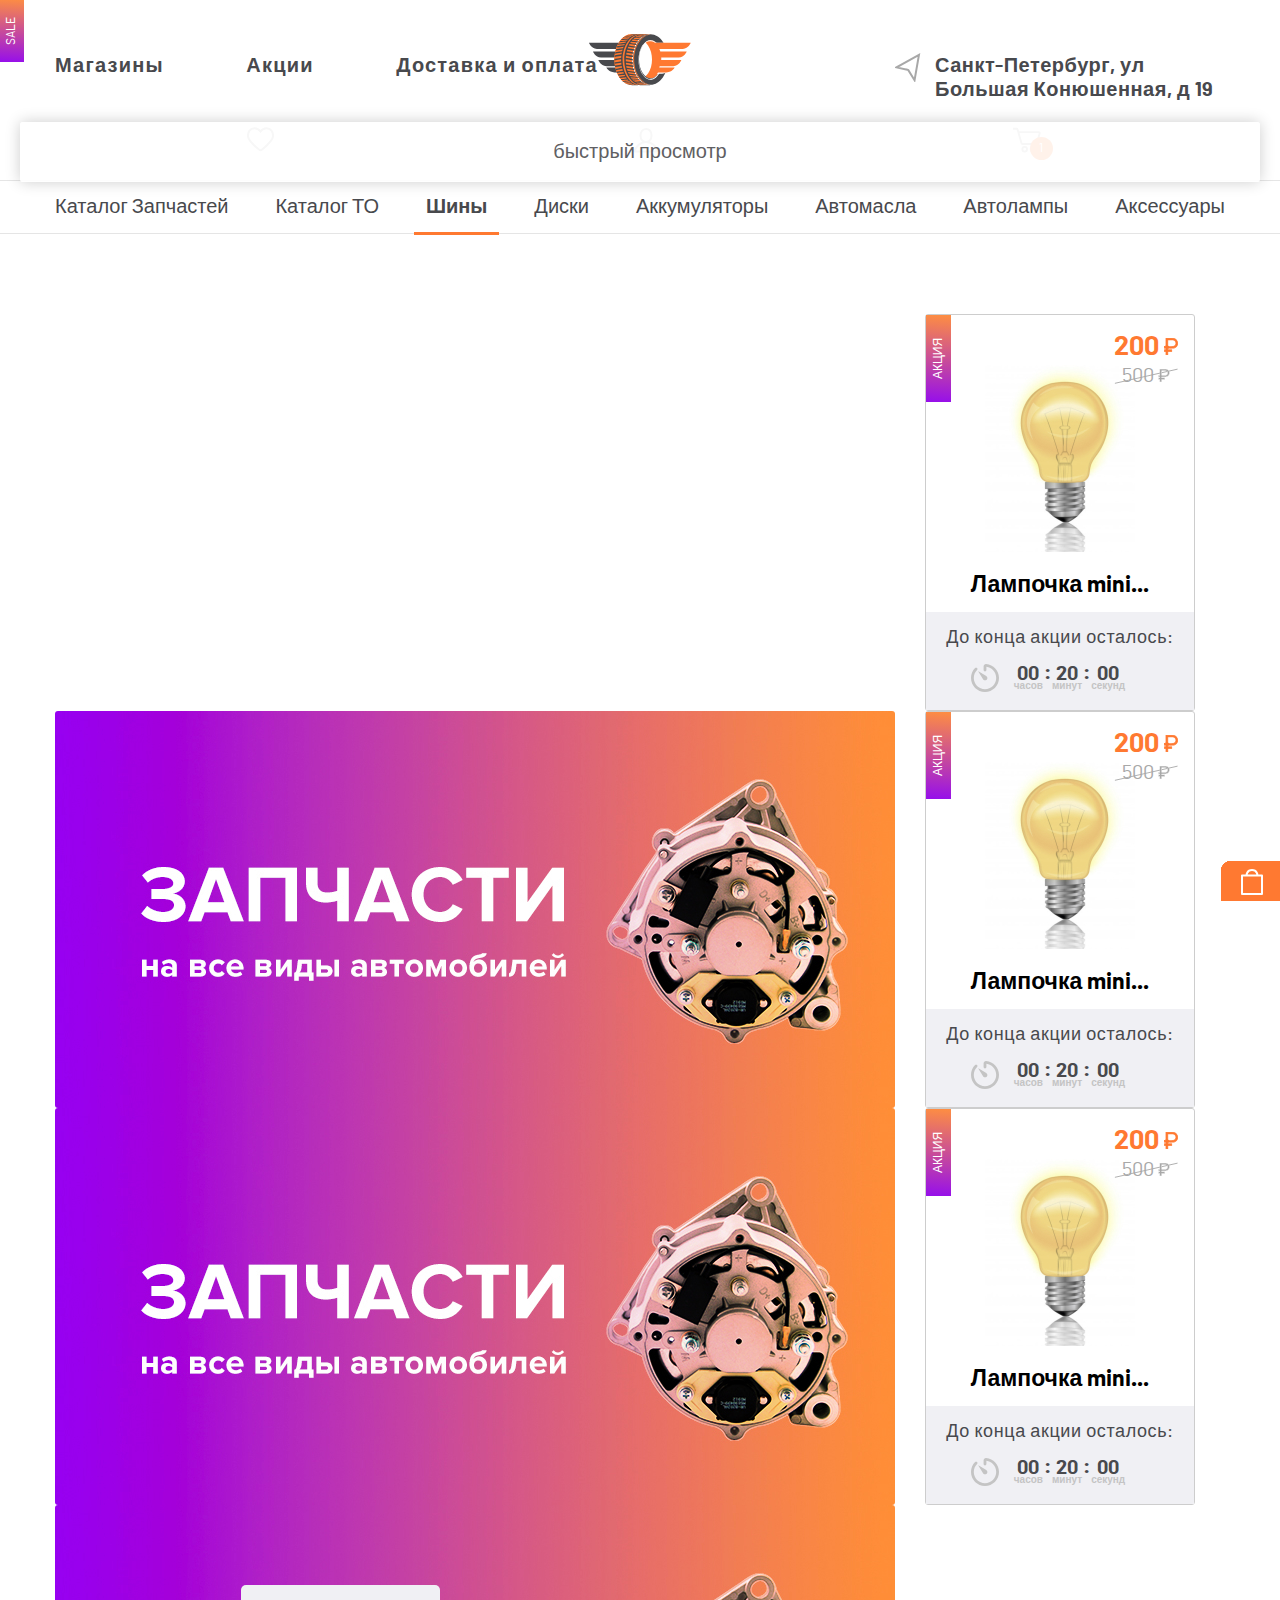
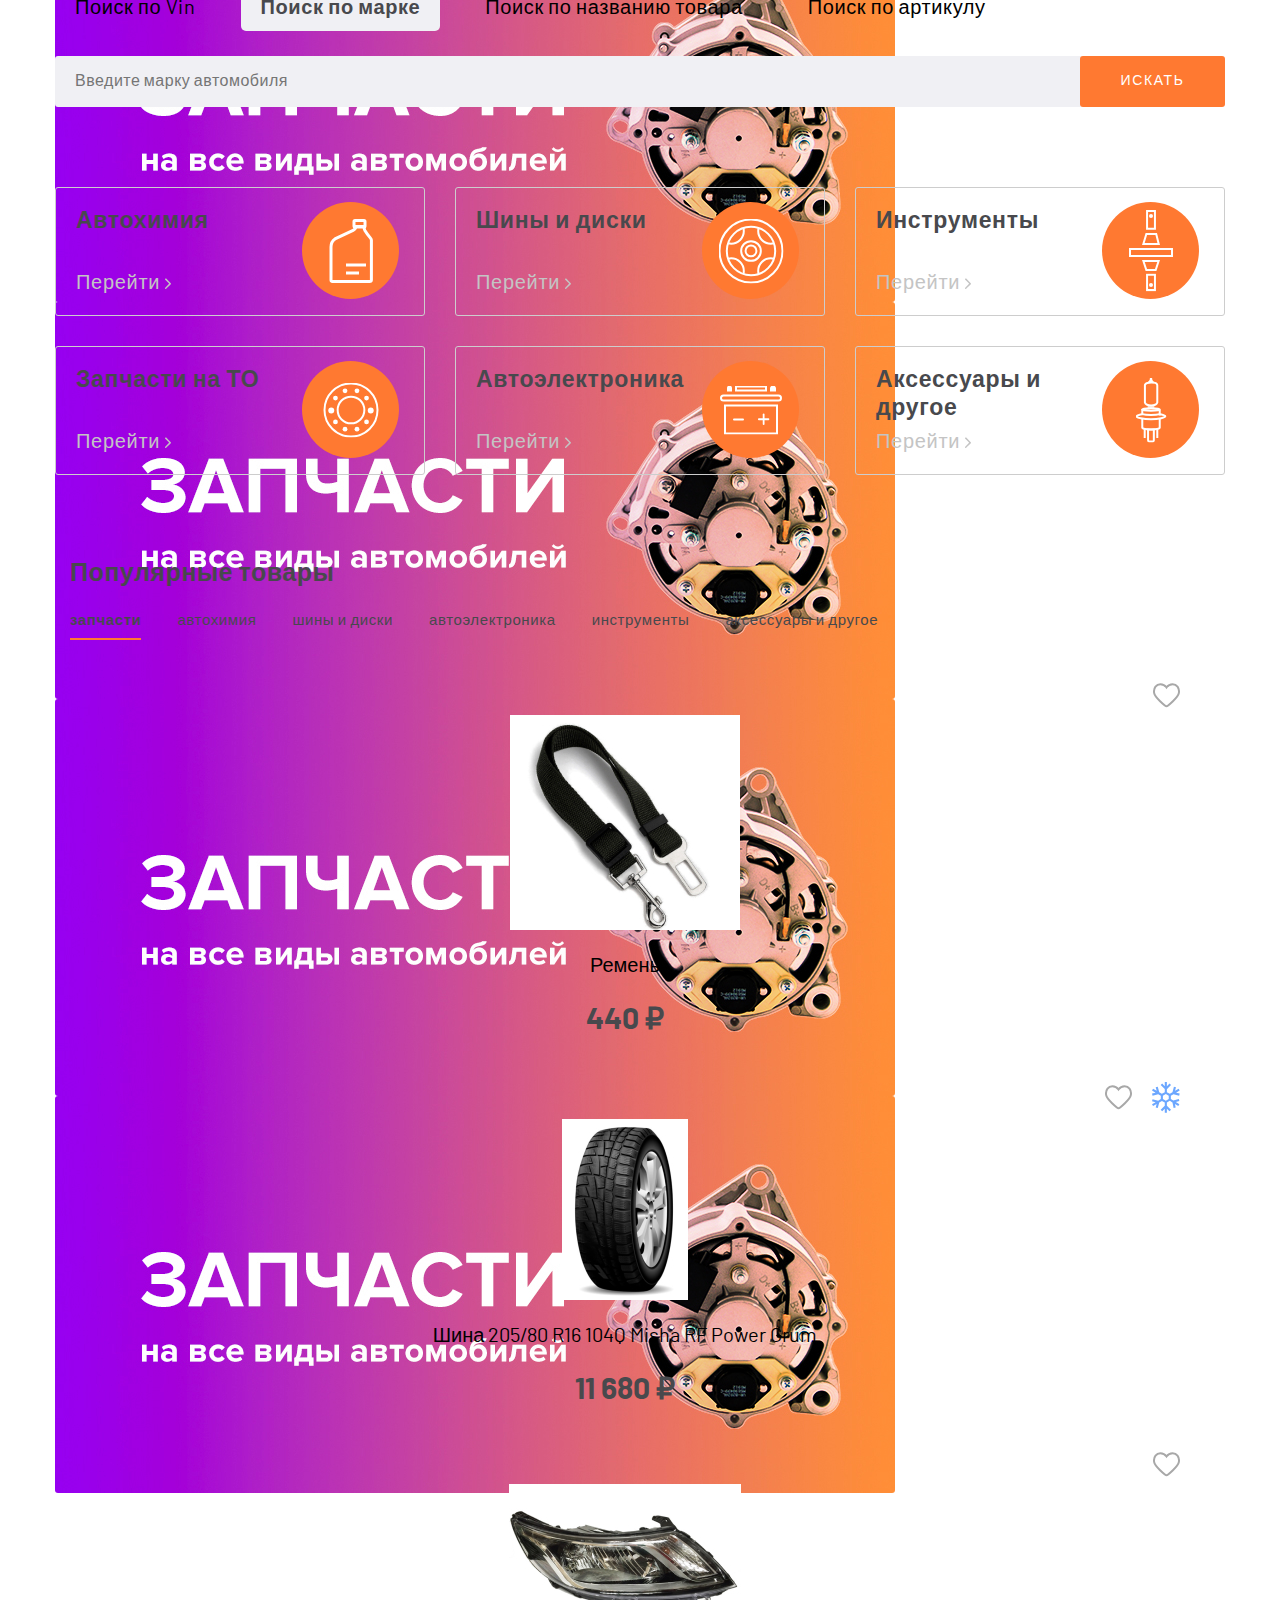
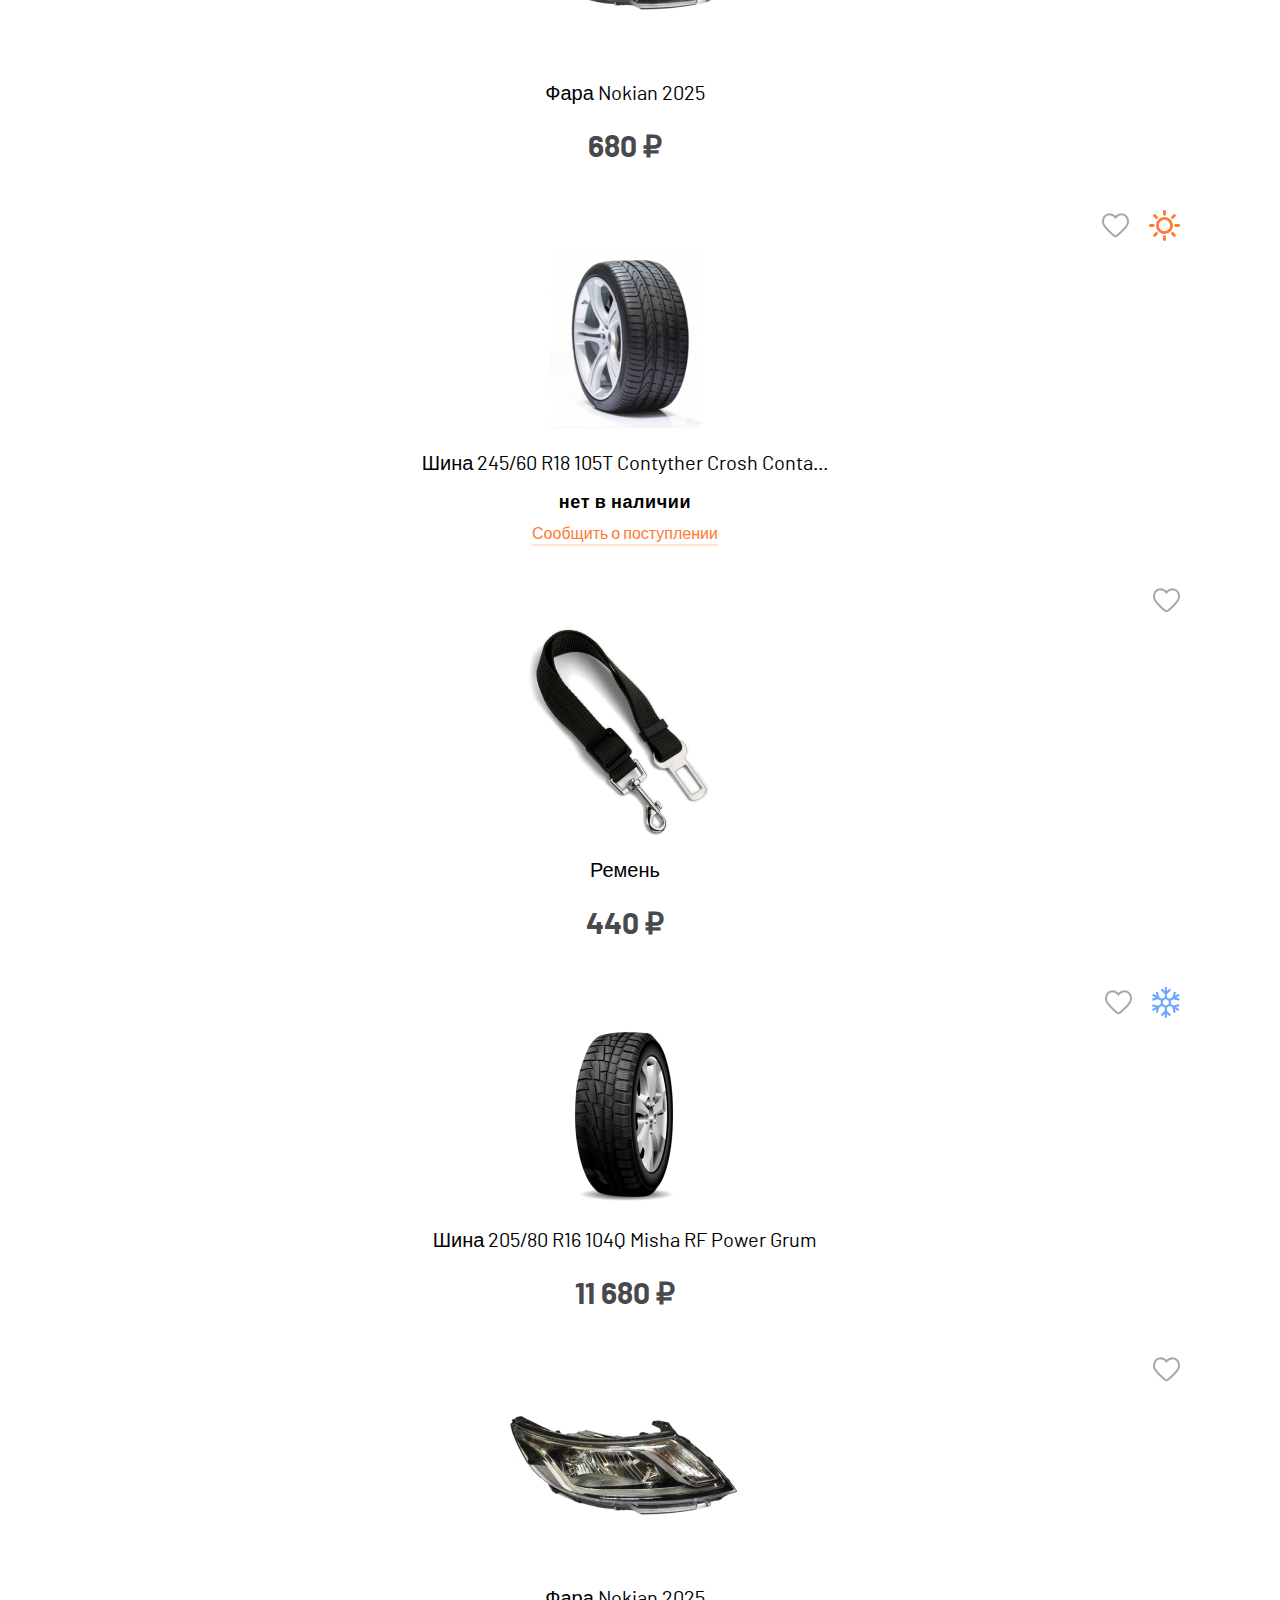
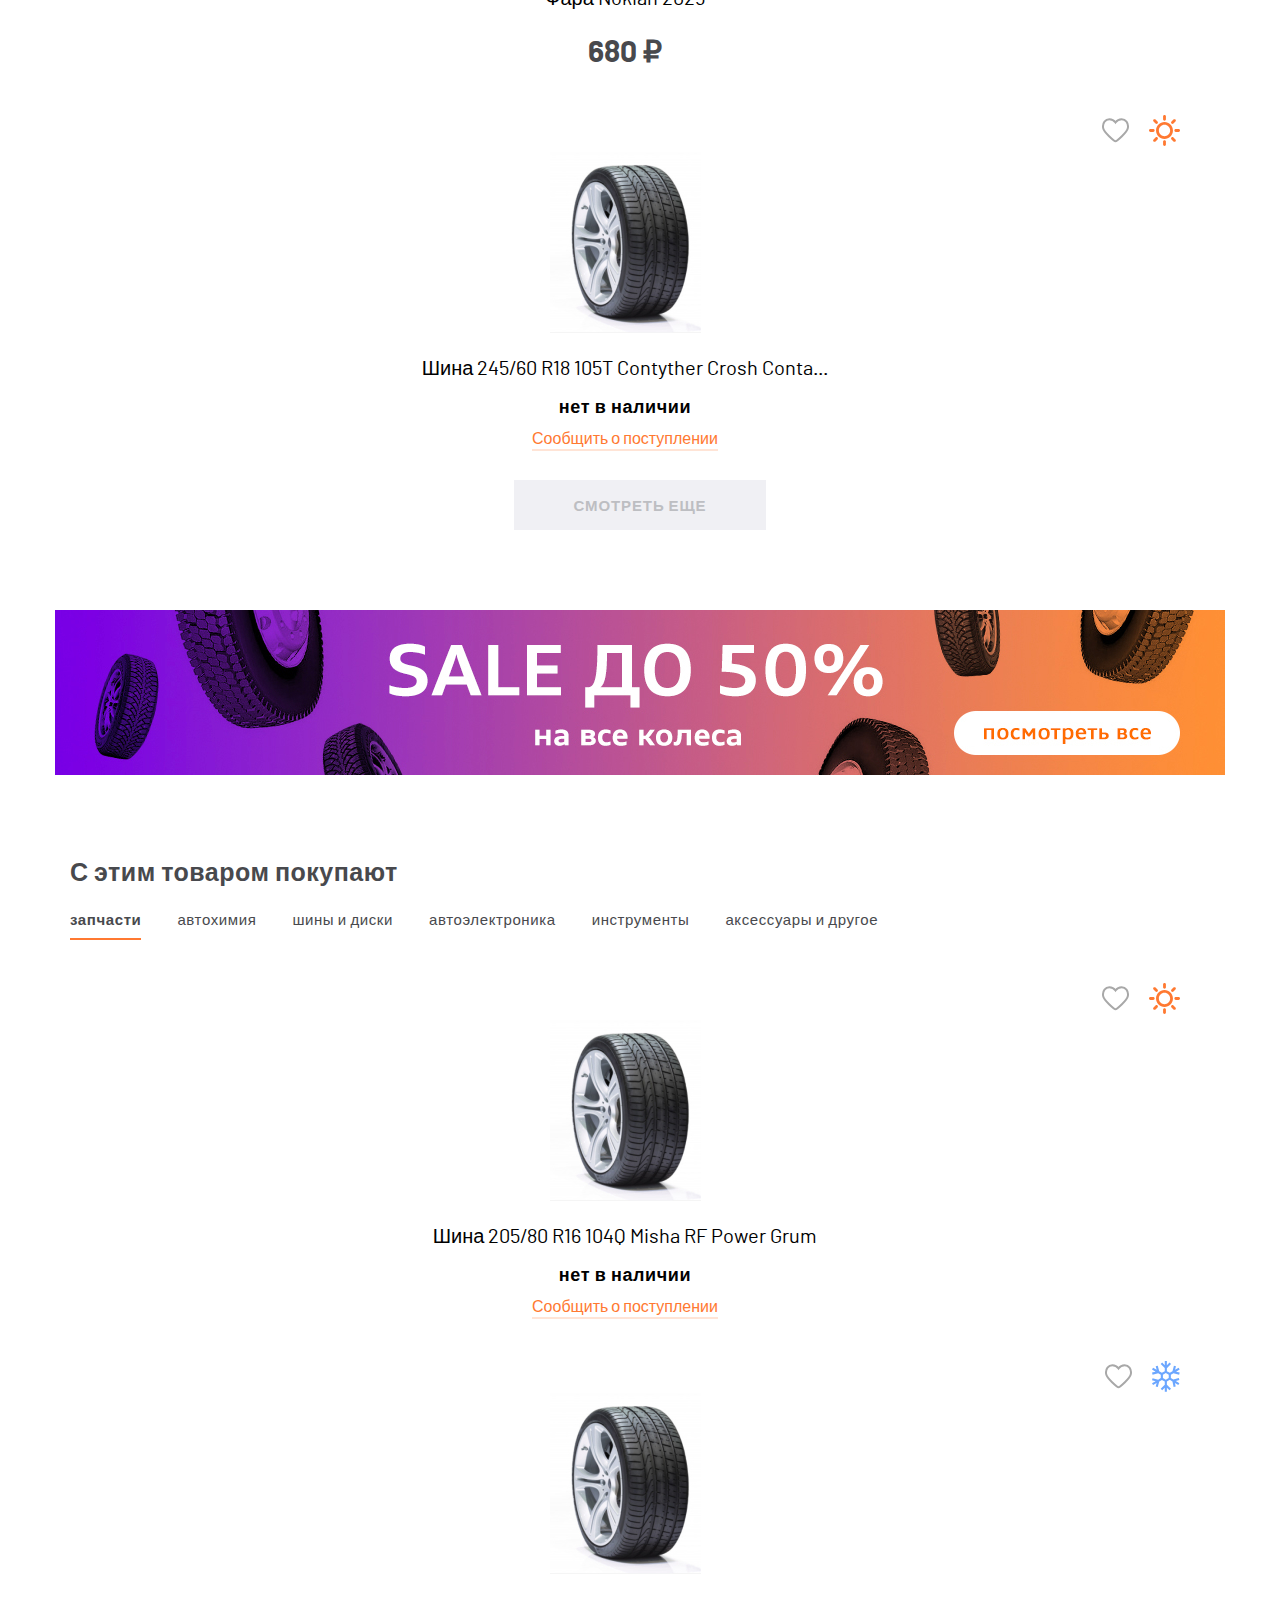
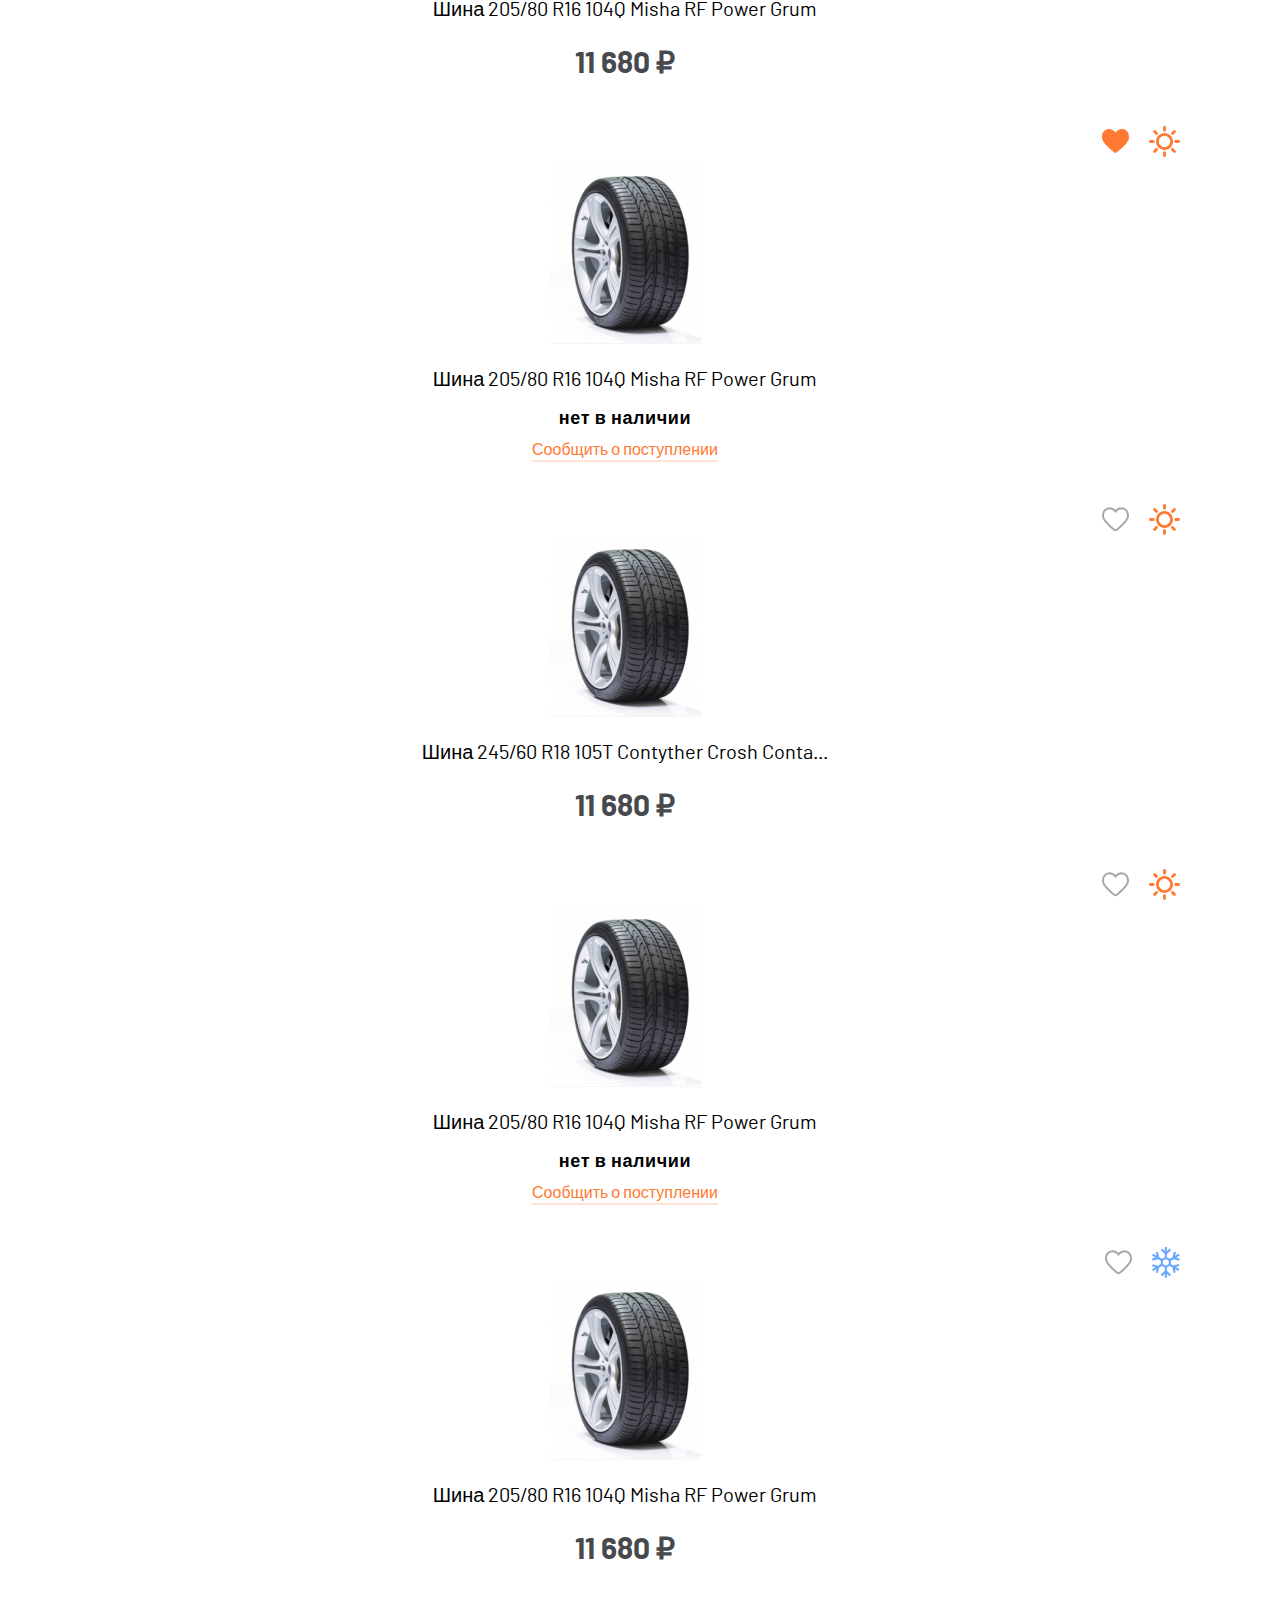
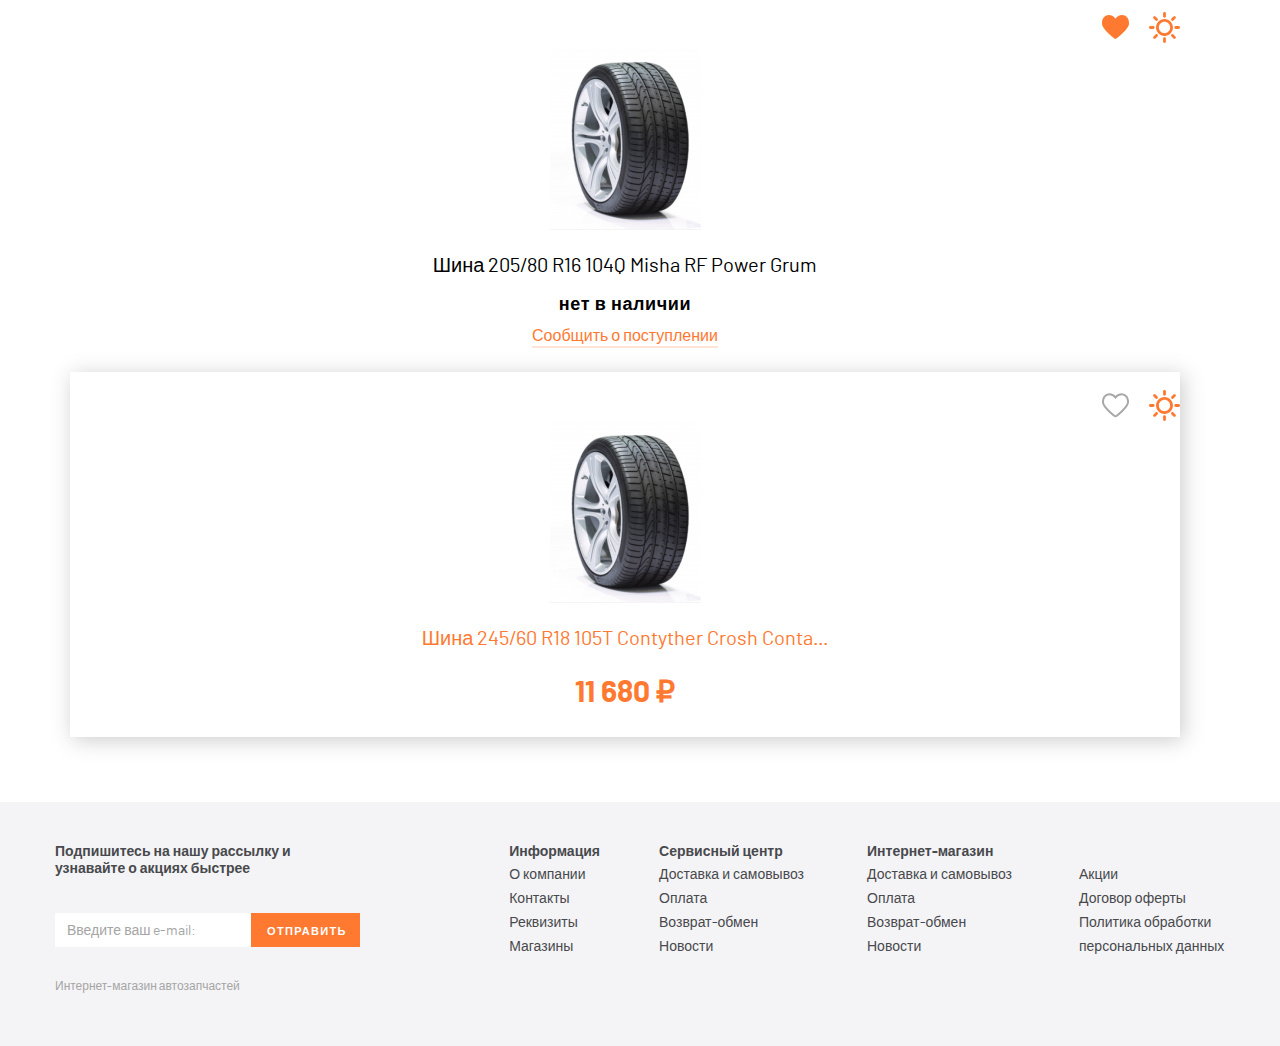
==== commit 7b7e3ddc: "Stage-6" ====
--- a/index.html
+++ b/index.html
@@ -8,6 +8,7 @@
   <title>Интернет-магазин Автозапчастей: Главная</title>
 
   <link rel="stylesheet" href="css/normalize.css">
+  <link rel="stylesheet" href="css/slick.css">
   <link rel="stylesheet" href="css/style.css">
 </head>
 
--- a/css/style.css
+++ b/css/style.css
@@ -1,3 +1,17 @@
+@font-face {
+  font-family: "barlow";
+  src: url("../fonts/barlow-regular.woff2") format("woff2"), url("../fonts/barlow-regular.woff") format("woff");
+  font-weight: 400;
+  font-style: normal;
+}
+
+@font-face {
+  font-family: "barlow";
+  src: url("../fonts/barlow-bold.woff2") format("woff2"), url("../fonts/barlow-bold.woff") format("woff");
+  font-weight: 700;
+  font-style: normal;
+}
+
 *,
 ::after,
 ::before {
@@ -49,8 +63,34 @@
   overflow: hidden;
 }
 
+.menu-opened {
+  overflow: hidden;
+}
+
+.menu-opened .main,
+.menu-opened .page-header {
+  position: static;
+  transform: translateX(242px);
+}
+
+body::after {
+  display: block;
+  position: absolute;
+  z-index: 100;
+  width: 1900px;
+  min-height: 5000px;
+  left: 50%;
+  transform: translateX(-50%);
+  opacity: 0.4;
+  background-color: #000000;
+  background-repeat: no-repeat;
+  background-image: url("../preview/product-desktop-cropped.png");
+}
+
 .page-header {
+  letter-spacing: 1.2px;
   color: #48494d;
+  transition: transform 0.3s ease;
 }
 
 .page-header__container {
@@ -61,10 +101,34 @@
   display: flex;
 }
 
+.page-header__bottom,
+.page-header__top {
+  padding-top: 54px;
+  padding-bottom: 20px;
+  border-bottom: 1px solid rgba(0, 0, 0, 0.1);
+}
+
+.page-header__bottom {
+  padding-top: 14px;
+  padding-bottom: 0;
+}
+
+.page-header__menu-toggle {
+  display: none;
+}
+
 .menu,
 .menu__wrap {
   display: flex;
   flex-grow: 1;
+}
+
+.menu__user {
+  display: none;
+}
+
+.menu__cats {
+  display: none;
 }
 
 .menu__cats,
@@ -76,6 +140,13 @@
   list-style-type: none;
 }
 
+.menu__cats-link,
+.menu__main-link,
+.menu__user-link {
+  text-decoration: none;
+  color: inherit;
+}
+
 .menu__main {
   display: flex;
   flex-wrap: wrap;
@@ -85,11 +156,115 @@
   padding-right: 102px;
 }
 
+.menu__main-item {
+  padding-right: 15px;
+}
+
+.menu__main-link {
+  font-weight: 700;
+  text-align: center;
+}
+
+.menu__main-link:hover {
+  opacity: 0.6;
+}
+
+.menu__main-link:active {
+  opacity: 0.3;
+}
+
+.menu__address {
+  text-decoration: none;
+  color: inherit;
+  position: relative;
+  display: inline-block;
+  width: 34%;
+  max-width: 330px;
+  margin-left: auto;
+  padding-left: 40px;
+  font-weight: 700;
+  letter-spacing: 0.5px;
+}
+
+.menu__address::before {
+  content: "";
+  position: absolute;
+  top: -7px;
+  left: 0;
+  display: block;
+  width: 35px;
+  height: 35px;
+  background-repeat: no-repeat;
+  background-image: url("../img/address.svg");
+}
+
+.menu__address:hover,
+.user-nav__link:hover::before {
+  opacity: 0.6;
+}
+
+.menu__address:active,
+.user-nav__link:active::before {
+  opacity: 0.3;
+}
+
 .user-nav {
   margin: 0;
   list-style-type: none;
   display: flex;
   padding: 0 0 0 20px;
+}
+
+.user-nav__link {
+  text-decoration: none;
+  color: inherit;
+  position: relative;
+  display: block;
+  padding-bottom: 7px;
+  padding-right: 11px;
+}
+
+.user-nav__link::before {
+  content: "";
+  display: block;
+  background-repeat: no-repeat;
+  background-size: contain;
+}
+
+.user-nav__link--favorites {
+  margin-right: 5px;
+}
+
+.user-nav__link--favorites::before {
+  width: 27px;
+  height: 25px;
+  background-image: url("../img/favorites.svg");
+}
+
+.user-nav__link--account::before {
+  width: 24px;
+  height: 26px;
+  background-image: url("../img/user.svg");
+}
+
+.user-nav__link--cart::before {
+  width: 29px;
+  height: 26px;
+  background-image: url("../img/cart.svg");
+}
+
+.user-nav__link-content {
+  position: absolute;
+  bottom: 0;
+  right: 0;
+  width: 23px;
+  height: 23px;
+  border-radius: 50%;
+  font-size: 12px;
+  line-height: 23px;
+  text-align: center;
+  color: #ffffff;
+  background-color: #ff7931;
 }
 
 .nav__container {
@@ -104,6 +279,62 @@
   list-style-type: none;
   display: flex;
   justify-content: space-between;
+}
+
+.nav__link {
+  text-decoration: none;
+  color: inherit;
+  display: block;
+  position: relative;
+  padding-bottom: 14px;
+  letter-spacing: 0;
+}
+
+.nav__link:hover {
+  opacity: 0.6;
+}
+
+.nav__link:active {
+  opacity: 0.3;
+}
+
+.nav__link::before {
+  content: "";
+  display: block;
+  position: absolute;
+  bottom: -2px;
+  left: -12px;
+  right: -12px;
+  height: 3px;
+  background-color: transparent;
+}
+
+.nav__link--active {
+  font-weight: 700;
+}
+
+.nav__link--active:hover {
+  opacity: 1;
+  cursor: default;
+}
+
+.nav__link--active:active {
+  opacity: 1;
+}
+
+.nav__link--active::before {
+  background-color: #ff7931;
+}
+
+.logo {
+  position: absolute;
+  left: 50%;
+  top: -20px;
+  transform: translateX(-50%);
+}
+
+.logo img {
+  display: block;
 }
 
 .no-js .menu {
@@ -138,12 +369,47 @@
 .main {
   flex-grow: 1;
   padding-bottom: 65px;
+  transition: transform 0.3s ease;
+}
+
+.main--product-page {
+  padding-bottom: 75px;
 }
 
 .main__container {
   max-width: 1210px;
   padding: 0 20px;
   margin: 0 auto;
+}
+
+.button {
+  border: 0;
+  font: inherit;
+  cursor: pointer;
+  text-decoration: none;
+  position: relative;
+  min-width: 145px;
+  padding: 17px 5px;
+  border-radius: 3px;
+  font-size: 14px;
+  line-height: 17px;
+  text-transform: uppercase;
+  text-align: center;
+  letter-spacing: 1.6px;
+  color: #ffffff;
+  background-color: #ff7931;
+}
+
+.button:hover {
+  color: rgba(255, 255, 255, 0.6);
+}
+
+.button:active {
+  color: rgba(255, 255, 255, 0.3);
+}
+
+.notice {
+  padding-top: 80px;
 }
 
 .notice__container {
@@ -162,9 +428,107 @@
   height: 397px;
 }
 
+.notice__action.slick-slider {
+  flex-shrink: 0;
+  width: 270px;
+  height: 397px;
+  margin-right: 0;
+}
+
+.slider {
+  margin-right: 30px;
+}
+
+.slider.slick-slider {
+  margin-bottom: 0;
+}
+
+.slider .slick-arrow {
+  z-index: 10;
+  width: 36px;
+  height: 36px;
+  border-radius: 50%;
+  box-shadow: 0 0 20px rgba(0, 0, 0, 0.1);
+  background: rgba(255, 255, 255, 0.3);
+}
+
+.slider .slick-arrow:hover {
+  background-color: #d7d9df;
+}
+
+.slider .slick-arrow:active {
+  opacity: 0.6;
+}
+
+.slider .slick-prev {
+  left: 10px;
+}
+
+.slider .slick-next::before,
+.slider .slick-prev::before {
+  content: "";
+  position: absolute;
+  top: 50%;
+  left: 50%;
+  transform: translate(-50%, -50%);
+  display: block;
+  width: 15px;
+  height: 9px;
+  opacity: 1;
+  background-repeat: no-repeat;
+  background-image: url("../img/arrow-left.svg");
+}
+
+.slider .slick-prev:hover::before {
+  background-image: url("../img/arrow-black-left.svg");
+}
+
+.slider .slick-next {
+  right: 10px;
+}
+
+.slider .slick-next::before {
+  background-image: url("../img/arrow-right.svg");
+}
+
+.slider .slick-next:hover::before {
+  background-image: url("../img/arrow-black-right.svg");
+}
+
+.slider .slick-dots {
+  bottom: 38px;
+  line-height: 0;
+}
+
+.slider .slick-dots button,
+.slider .slick-dots li {
+  width: auto;
+  height: auto;
+}
+
+.slider .slick-dots button::before {
+  content: "";
+  z-index: 10;
+  width: 11px;
+  height: 11px;
+  border-radius: 50%;
+  border: 1px solid #ffffff;
+  opacity: 1;
+}
+
+.slider .slick-dots .slick-active button::before {
+  opacity: 1;
+  background-color: #ffffff;
+}
+
 .slider__content {
   width: 100%;
   height: 397px;
+  border-radius: 3px;
+  background-repeat: no-repeat;
+  background-position: center;
+  background-size: cover;
+  background-image: url("../img/big-slider-image@1x.jpg");
 }
 
 .action {
@@ -172,11 +536,73 @@
   flex-direction: column;
   width: 270px;
   height: 397px;
+  border: 1px solid #cdcdcd;
+  border-radius: 3px;
 }
 
 .action,
 .action.slick-slide {
   display: flex;
+}
+
+.action::before {
+  content: "Акция";
+  position: absolute;
+  left: -31px;
+  top: 31px;
+  display: block;
+  width: 87px;
+  height: 25px;
+  transform: rotate(-90deg);
+  font-size: 12px;
+  line-height: 25px;
+  color: #ffffff;
+  text-transform: uppercase;
+  text-align: center;
+  background: linear-gradient(93.82deg, #9710e9 1.17%, #fd8d43 99.31%);
+}
+
+.action__price {
+  position: absolute;
+  top: 16px;
+  right: 16px;
+}
+
+.action__price-new {
+  padding-bottom: 5px;
+  font-size: 27px;
+  line-height: 32px;
+  font-weight: 700;
+  color: #ff7931;
+}
+
+.action__price-new::after,
+.action__price-old::after,
+.countdown::before {
+  content: "";
+  display: inline-block;
+  width: 14px;
+  height: 17px;
+  background-repeat: no-repeat;
+  background-image: url("../img/rouble-new.svg");
+}
+
+.action__price-old {
+  padding-left: 8px;
+  padding-right: 8px;
+  font-size: 20px;
+  line-height: 16px;
+  color: #a8a8a8;
+  background-size: contain;
+  background-repeat: no-repeat;
+  background-image: url("../img/diagonal.svg");
+}
+
+.action__price-old::after,
+.countdown::before {
+  width: 12px;
+  height: 13px;
+  background-image: url("../img/rouble-old.svg");
 }
 
 .action__fig {
@@ -185,6 +611,14 @@
   align-items: center;
   margin: 0;
   padding: 50px 0 0;
+}
+
+.action__figcaption {
+  padding-top: 20px;
+  font-size: 23px;
+  line-height: 28px;
+  font-weight: 700;
+  text-align: center;
 }
 
 .action__footer {
@@ -196,9 +630,72 @@
   background-color: #f0f0f4;
 }
 
+.action__footer-caption {
+  font-size: 18px;
+  line-height: 22px;
+  text-align: center;
+  letter-spacing: 0.6px;
+  color: #48494d;
+}
+
+.action__link {
+  position: absolute;
+  left: 0;
+  top: 0;
+  bottom: 0;
+  right: 0;
+}
+
 .countdown {
+  position: relative;
   display: flex;
   justify-content: center;
+  padding-top: 15px;
+  padding-left: 20px;
+}
+
+.countdown::before {
+  position: absolute;
+  left: 30px;
+  display: block;
+  width: 28px;
+  height: 28px;
+  background-image: url("../img/timer.svg");
+}
+
+.countdown__dial {
+  position: relative;
+  padding-right: 5px;
+  padding-left: 4px;
+  font-size: 20px;
+  font-weight: 700;
+  line-height: 1;
+  text-align: center;
+  color: #48494d;
+}
+
+.countdown__dial:not(:last-child)::after {
+  content: ":";
+  position: absolute;
+  right: -3px;
+  top: -1px;
+  display: inline;
+}
+
+.countdown__caption {
+  margin-top: -4px;
+  font-size: 10px;
+  line-height: 12px;
+  color: #c4c4c4;
+}
+
+.search-input {
+  position: relative;
+}
+
+.search {
+  padding-top: 70px;
+  padding-bottom: 40px;
 }
 
 .search__container {
@@ -209,6 +706,7 @@
 
 .search__fields {
   display: flex;
+  letter-spacing: 0.6px;
 }
 
 .search .search-input,
@@ -216,11 +714,109 @@
   flex-grow: 1;
 }
 
+.search__fields input {
+  border: 0;
+  font: inherit;
+  color: inherit;
+  padding: 15px 20px;
+  border-radius: 3px;
+  font-size: 16px;
+  line-height: 19px;
+  letter-spacing: 0.5px;
+  background-color: #f0f0f4;
+}
+
+.search__fields .button {
+  margin-left: -5px;
+}
+
+.search .search-input {
+  display: flex;
+}
+
 .tabs__list {
   margin: 0;
   list-style-type: none;
   display: flex;
   padding: 10px 0 25px;
+}
+
+.tabs__item {
+  margin-right: 25px;
+}
+
+.tabs__link {
+  text-decoration: none;
+  position: relative;
+  display: block;
+  padding: 11px 0 4px;
+  font-size: 20px;
+  line-height: 24px;
+  letter-spacing: 0.6px;
+  color: #000000;
+}
+
+.tabs__link::before {
+  content: "";
+  display: block;
+  position: absolute;
+  bottom: 0;
+  left: 0;
+  right: 0;
+  height: 2px;
+  background-color: transparent;
+}
+
+.tabs__link:hover {
+  opacity: 0.6;
+}
+
+.tabs__link:active {
+  opacity: 0.3;
+}
+
+.tabs__link--active {
+  font-weight: 700;
+  color: #48494d;
+}
+
+.tabs__link--active::before {
+  background-color: #ff7931;
+}
+
+.tabs__link--active:active,
+.tabs__link--active:hover {
+  opacity: 1;
+  cursor: default;
+}
+
+.tabs--no-underline .tabs__link {
+  padding: 11px 20px;
+  border-radius: 5px;
+}
+
+.tabs--no-underline .tabs__link::before {
+  content: none;
+}
+
+.tabs--no-underline .tabs__link--active {
+  font-weight: 700;
+  color: #48494d;
+  background-color: #f0f0f4;
+}
+
+.tabs__panel {
+  display: none;
+}
+
+.tabs__panel--active {
+  display: block;
+}
+
+.categories {
+  padding-top: 40px;
+  padding-bottom: 20px;
+  letter-spacing: 0.7px;
 }
 
 .categories__container {
@@ -238,19 +834,201 @@
   margin: 0 -15px;
 }
 
-.categories__item {
+.categories__item,
+.categories__list::after {
   width: 370px;
   margin-left: 15px;
   margin-right: 15px;
+}
+
+.categories__list::after {
+  content: "";
+  display: block;
+  margin-top: -1px;
+  visibility: hidden;
+  height: 1px;
+}
+
+.categories__item {
   flex-shrink: 0;
   height: 129px;
   margin-bottom: 30px;
+}
+
+.categories__wrap-link {
+  text-decoration: none;
+  color: inherit;
+  display: flex;
+  flex-direction: column;
+  height: 100%;
+  position: relative;
+  padding: 20px 122px 20px 20px;
+  border: 1px solid #cdcdcd;
+  border-radius: 3px;
+}
+
+.categories__wrap-link:hover {
+  box-shadow: 3px 3px 20px rgba(50, 50, 50, 0.25);
+}
+
+.categories__wrap-link:hover .categories__title,
+.wares__item:hover .wares__figcaption,
+.wares__item:hover .wares__price {
+  color: #ff7931;
+}
+
+.categories__title {
+  margin: 0;
+  padding: 0;
+  font-weight: 700;
+  font-size: 23px;
+  line-height: 28px;
+  color: #48494d;
+}
+
+.categories__icon {
+  position: absolute;
+  bottom: 16px;
+  right: 25px;
+  width: 97px;
+  height: 97px;
+  border-radius: 50%;
+  background-color: #ff7931;
+}
+
+.categories__icon::before {
+  content: "";
+  display: block;
+  position: absolute;
+  top: 50%;
+  left: 50%;
+  transform: translate(-50%, -50%);
+  background-repeat: no-repeat;
+}
+
+.categories__icon--autochemicals::before {
+  width: 44px;
+  height: 65px;
+  background-image: url("../img/autochemicals.svg");
+}
+
+.categories__icon--tires::before {
+  width: 65px;
+  height: 65px;
+  background-image: url("../img/tires.svg");
+}
+
+.categories__icon--tools::before {
+  width: 44px;
+  height: 82px;
+  background-image: url("../img/tools.svg");
+}
+
+.categories__icon--spares::before {
+  width: 56px;
+  height: 55px;
+  background-image: url("../img/spares.svg");
+}
+
+.categories__icon--autoelectronic::before {
+  width: 62px;
+  height: 49px;
+  background-image: url("../img/autoelectronic.svg");
+}
+
+.categories__icon--accessories::before {
+  width: 31px;
+  height: 65px;
+  background-image: url("../img/accessories.svg");
+}
+
+.categories__link {
+  text-decoration: none;
+  margin-top: auto;
+  color: #c4c4c4;
+}
+
+.categories__link::after {
+  content: "";
+  display: inline-block;
+  width: 6px;
+  height: 11px;
+  margin-left: 5px;
+  background-repeat: no-repeat;
+  background-image: url("../img/arrow-link.svg");
+}
+
+.favorite {
+  padding: 0;
+  border: 0;
+  font: inherit;
+  color: inherit;
+  background-color: transparent;
+  cursor: pointer;
+  position: relative;
+  z-index: 10;
+  display: inline-block;
+  vertical-align: middle;
+  width: 27px;
+  height: 25px;
+  background-repeat: no-repeat;
+  background-size: contain;
+  background-image: url("../img/favorites.svg");
+}
+
+.favorite:hover,
+.page-footer__sections a:hover {
+  opacity: 0.6;
+}
+
+.favorite:active {
+  opacity: 0.3;
+}
+
+.favorite--active,
+.favorite:active {
+  background-image: url("../img/favorites-active.svg");
+}
+
+.favorite--active:active {
+  background-image: url("../img/favorites.svg");
+}
+
+.wares {
+  padding-top: 34px;
+  padding-left: 50px;
+  padding-right: 50px;
+}
+
+.wares .tabs__list {
+  padding-top: 12px;
+}
+
+.wares .tabs__item {
+  margin-right: 36px;
+}
+
+.wares .tabs__link {
+  font-size: 15px;
+  line-height: 18px;
+  text-transform: lowercase;
+  padding-bottom: 10px;
+  color: #48494d;
 }
 
 .wares__container {
   max-width: 1210px;
   padding: 0 20px;
   margin: 0 auto;
+}
+
+.wares__title {
+  margin: 0;
+  padding: 0;
+  font-size: 25px;
+  line-height: 30px;
+  letter-spacing: 0.5px;
+  color: #48494d;
 }
 
 .wares__item.slick-slide,
@@ -271,6 +1049,67 @@
   position: relative;
   width: 270px;
   height: 403px;
+  padding-left: 18px;
+  padding-right: 18px;
+  border: 1px solid #cdcdcd;
+  border-radius: 3px;
+  margin-left: 15px;
+  margin-right: 15px;
+  margin-bottom: 30px;
+}
+
+.wares .slick-arrow {
+  top: 47%;
+}
+
+.wares .slick-prev {
+  left: -50px;
+}
+
+.wares .slick-prev::before {
+  background-image: url("../img/arrow-dark-left.svg");
+}
+
+.wares .slick-next {
+  right: -50px;
+}
+
+.wares .slick-next::before {
+  background-image: url("../img/arrow-dark-right.svg");
+}
+
+.wares__item:hover {
+  box-shadow: 3px 3px 20px rgba(50, 50, 50, 0.25);
+  cursor: pointer;
+}
+
+.wares__item:hover .wares__overlay {
+  display: block;
+}
+
+.wares__overlay {
+  text-decoration: none;
+  color: #5f6063;
+  display: none;
+  position: absolute;
+  z-index: 10;
+  left: 20px;
+  right: 20px;
+  top: 122px;
+  padding: 18px 10px;
+  border-radius: 3px;
+  box-shadow: 0 0 15px rgba(0, 0, 0, 0.2);
+  text-align: center;
+  background-color: rgba(255, 255, 255, 0.9);
+}
+
+.wares__overlay:hover {
+  color: rgba(95, 96, 99, 0.8);
+  background-color: #ffffff;
+}
+
+.wares__overlay:active {
+  opacity: 0.8;
 }
 
 .wares__fig {
@@ -280,12 +1119,185 @@
   flex-grow: 1;
   flex-direction: column;
   align-items: center;
+  text-align: center;
 }
 
 .wares__figcaption,
 .wares__price {
   max-width: 100%;
   margin-top: auto;
+  padding-top: 24px;
+  text-align: center;
+}
+
+.wares__price {
+  padding-bottom: 26px;
+  font-size: 30px;
+  line-height: 36px;
+  font-weight: 700;
+  color: #48494d;
+}
+
+.wares__attributes {
+  height: 50px;
+  padding-top: 18px;
+  text-align: right;
+  font-size: 0;
+}
+
+.wares__presence {
+  position: absolute;
+  bottom: -1px;
+  right: -1px;
+  width: 60px;
+  height: 40px;
+  border-radius: 10px 0 0 0;
+  background-color: #ff7931;
+}
+
+.wares__presence::before {
+  content: "";
+  display: block;
+  position: absolute;
+  right: 18px;
+  bottom: 6px;
+  width: 22px;
+  height: 26px;
+  background-repeat: no-repeat;
+  background-image: url("../img/product-card.svg");
+}
+
+.wares__presence-text {
+  padding-bottom: 7px;
+  font-size: 18px;
+  line-height: 22px;
+  font-weight: 700;
+  text-transform: lowercase;
+  letter-spacing: 0.6px;
+}
+
+.wares__presence-link {
+  text-decoration: none;
+  position: relative;
+  z-index: 10;
+  font-size: 16px;
+  line-height: 19px;
+  color: #ff7931;
+}
+
+.wares__presence-link::before {
+  content: "";
+  position: absolute;
+  left: 0;
+  right: 0;
+  bottom: -4px;
+  border: 1px solid rgba(255, 121, 49, 0.2);
+}
+
+.wares__presence-link:hover::before {
+  border: 1px solid rgba(255, 121, 49, 0.6);
+}
+
+.wares__presence-link:active::before {
+  border: 1px solid #ff7931;
+}
+
+.wares__presence--none {
+  position: static;
+  width: auto;
+  height: auto;
+  padding-top: 16px;
+  padding-bottom: 25px;
+  text-align: center;
+  background-color: transparent;
+}
+
+.wares__presence--none::before {
+  content: none;
+}
+
+.wares__item--sale .wares__attributes {
+  height: 55px;
+}
+
+.wares__item--sale::before {
+  content: "sale";
+  position: absolute;
+  left: -20px;
+  top: 18px;
+  width: 63px;
+  height: 25px;
+  font-size: 12px;
+  line-height: 25px;
+  text-transform: uppercase;
+  text-align: center;
+  color: #ffffff;
+  background: linear-gradient(92.77deg, #9710e9 1.17%, #fd8d43 99.31%);
+  transform: rotate(-90deg);
+}
+
+.wares__summer,
+.wares__winter {
+  display: inline-block;
+  vertical-align: middle;
+  width: 28px;
+  height: 31px;
+  margin-left: 20px;
+  background-repeat: no-repeat;
+  background-image: url("../img/snowflake.svg");
+}
+
+.wares__summer {
+  width: 31px;
+  background-image: url("../img/sun.svg");
+}
+
+.wares__footer {
+  padding-top: 5px;
+  padding-bottom: 30px;
+  text-align: center;
+}
+
+.wares__link-more {
+  text-decoration: none;
+  display: inline-block;
+  width: 252px;
+  padding: 17px 10px 14px;
+  font-size: 15px;
+  line-height: 19px;
+  text-transform: uppercase;
+  text-align: center;
+  font-weight: 700;
+  letter-spacing: 0.9px;
+  color: #bdbec2;
+  background-color: #f0f0f4;
+}
+
+.wares__link-more:hover {
+  opacity: 0.6;
+  color: #000000;
+}
+
+.wares__link-more:active {
+  opacity: 0.3;
+}
+
+.wares--suggestion .wares__footer {
+  display: none;
+}
+
+.wares__link {
+  position: absolute;
+  top: 0;
+  left: 0;
+  bottom: 0;
+  right: 0;
+  background-color: transparent;
+}
+
+.banner {
+  margin-top: 50px;
+  margin-bottom: 50px;
 }
 
 .banner__container {
@@ -294,15 +1306,51 @@
   margin: 0 auto;
 }
 
+.banner__element {
+  text-decoration: none;
+  color: inherit;
+  display: block;
+  width: 100%;
+  min-width: 320px;
+  max-width: 1170px;
+  padding-top: 14.1%;
+  margin: 0 auto;
+  background-position: center;
+  background-size: contain;
+  background-repeat: no-repeat;
+  background-image: url("../img/sale50@1x.jpg");
+}
+
+.page-footer {
+  background-color: #f4f4f6;
+  color: #48494d;
+}
+
 .page-footer__wrapper {
   max-width: 1170px;
   margin: 0 auto;
+  padding: 42px 20px 0;
   box-sizing: content-box;
 }
 
 .page-footer__container {
   display: flex;
   justify-content: space-between;
+}
+
+.page-footer h2 {
+  font-size: 14px;
+  line-height: 17px;
+  margin: 0;
+}
+
+.page-footer__form {
+  padding-right: 20px;
+}
+
+.page-footer__form h2 {
+  width: 241px;
+  margin-bottom: 35px;
 }
 
 .page-footer__form-row {
@@ -311,14 +1359,91 @@
   box-sizing: border-box;
 }
 
+.page-footer__form input {
+  border: 0;
+  font: inherit;
+  background-color: #ffffff;
+  padding: 10px 38px 7px 12px;
+  font-size: 14px;
+  line-height: 17px;
+  color: #a5a5a5;
+  outline: 0;
+}
+
+.page-footer__form input::placeholder {
+  font-size: 14px;
+  line-height: 17px;
+  color: #a5a5a5;
+}
+
+.page-footer__form button {
+  border: 0;
+  font: inherit;
+  cursor: pointer;
+  font-weight: 600;
+  font-size: 11px;
+  line-height: 13px;
+  letter-spacing: 0.12em;
+  text-transform: uppercase;
+  color: #ffffff;
+  background-color: #ff7931;
+  padding: 6px 13px 3px 16px;
+}
+
+.page-footer__form button:hover {
+  opacity: 0.5;
+}
+
+.page-footer__form button:active,
+.page-footer__form button:focus {
+  opacity: 0.7;
+}
+
 .page-footer__sections {
   display: flex;
+}
+
+.catalog-body .tabs__list-wrap,
+.catalog-body .wares--suggestion,
+.page-footer__sections button {
+  display: none;
+}
+
+.page-footer__sections li {
+  max-width: 156px;
+}
+
+.page-footer__sections a {
+  text-decoration: none;
+  color: inherit;
+  font-size: 14px;
+  line-height: 17px;
+}
+
+.page-footer__sections a:active,
+.page-footer__sections a:focus {
+  opacity: 0.3;
+}
+
+.page-footer__info {
+  margin-right: 59px;
+}
+
+.page-footer__service {
+  margin-right: 63px;
 }
 
 .page-footer__store ul {
   margin-right: -10px;
   column-count: 2;
   column-gap: 56px;
+}
+
+.page-footer__title {
+  font-size: 12px;
+  line-height: 14px;
+  color: #a5a5a5;
+  padding-bottom: 41px;
 }
 
 .page-catalog {
@@ -328,12 +1453,78 @@
   box-sizing: content-box;
 }
 
+.page-catalog h1 {
+  font-size: 30px;
+  line-height: 36px;
+  color: #48494d;
+  margin-top: 0;
+  margin-bottom: 17px;
+  letter-spacing: 0.03em;
+}
+
 .breadcrumbs {
   display: flex;
   flex-wrap: wrap;
   padding: 0;
   list-style: none;
   margin: 48px 0 42px;
+}
+
+.main--product-page .breadcrumbs {
+  margin-bottom: 0;
+}
+
+.breadcrumbs li {
+  position: relative;
+  margin-right: 30px;
+  color: #cdcdcd;
+  font-size: 15px;
+  line-height: 18px;
+}
+
+.breadcrumbs li:last-child,
+.top-filters__offers li:last-child {
+  margin-right: 0;
+}
+
+.breadcrumbs a {
+  text-decoration: none;
+  color: #cdcdcd;
+  font-size: 15px;
+  line-height: 18px;
+}
+
+.breadcrumbs a:hover,
+.top-filters__offers li:hover {
+  opacity: 0.5;
+}
+
+.breadcrumbs a:active,
+.breadcrumbs a:focus,
+.top-filters__offers li:active,
+.top-filters__offers li:focus {
+  opacity: 0.7;
+}
+
+.breadcrumbs li::after {
+  content: "";
+  display: block;
+  position: absolute;
+  width: 6px;
+  height: 12px;
+  top: 3px;
+  right: -18px;
+  background-image: url("../img/back.svg");
+  background-repeat: no-repeat;
+}
+
+.breadcrumbs .breadcrumbs__current::after,
+.breadcrumbs__mobile {
+  display: none;
+}
+
+.top-filters {
+  margin-bottom: 30px;
 }
 
 .top-filters__wrapper {
@@ -354,6 +1545,25 @@
   flex-wrap: wrap;
 }
 
+.top-filters__offers li {
+  margin-top: 5px;
+  margin-right: 10px;
+  margin-bottom: 15px;
+  border-radius: 50px;
+  background-color: #f4f4f6;
+  line-height: 17px;
+  padding: 3px 25px 4px 22px;
+}
+
+.top-filters__offers a {
+  font: inherit;
+  font-size: 14px;
+  line-height: 17px;
+  color: #48494d;
+  opacity: 0.7;
+  text-decoration: none;
+}
+
 .top-filters__sorting {
   position: relative;
   width: 270px;
@@ -361,6 +1571,92 @@
   align-items: center;
 }
 
+.top-filters__sorting .custom-select,
+.top-filters__sorting-type {
+  position: relative;
+}
+
+.top-filters__sorting .filter__select-wrapper {
+  border-bottom: none;
+}
+
+.filter__select-wrapper .filters__sorting-select {
+  border: 1.5px solid #d7d9df;
+  padding: 8px 46px 7px 20px;
+}
+
+.top-filters__sorting .top-filters__sorting-type {
+  margin-top: 6px;
+}
+
+.top-filters__sorting-type .custom-select__title:active,
+.top-filters__sorting-type .custom-select__title:focus {
+  background-color: transparent;
+  color: #48494d;
+  opacity: 1;
+}
+
+.top-filters__sorting-type .custom-select__title::after {
+  top: 14px;
+  right: 18px;
+}
+
+.top-filters .top-filters__city,
+.top-filters__sorting-button,
+.top-filters__sorting-mobile {
+  display: none;
+}
+
+.top-filters__sorting-view button {
+  padding: 0;
+  border: 0;
+  font: inherit;
+  color: inherit;
+  background-color: transparent;
+  cursor: pointer;
+  width: 26px;
+  height: 21px;
+}
+
+.top-filters__sorting-tile {
+  background-image: url("../img/group-table.svg");
+  background-repeat: no-repeat;
+  margin-right: 2px;
+}
+
+.top-filters__sorting-simple {
+  background-image: url("../img/group-list.svg");
+  background-repeat: no-repeat;
+}
+
+.top-filters button {
+  outline: 0;
+}
+
+.top-filters button:hover {
+  opacity: 0.6;
+}
+
+.top-filters button:active,
+.top-filters button:focus {
+  opacity: 0.3;
+}
+
+.top-filters .filter__select-wrapper--popular li {
+  padding: 10px 0 7px;
+  text-align: center;
+}
+
+.top-filters .filter__select-wrapper--popular li:first-child {
+  padding-top: 10px;
+}
+
+.filter__select-wrapper--popular .custom-select.select-opened ul {
+  top: initial;
+  border: 1.5px solid #d7d9df;
+  border-top: none;
+}
+
 .left-filters__wrapper {
   display: flex;
 }
@@ -376,6 +1672,89 @@
 
 .left-filter__type {
   display: flex;
+}
+
+.left-filter__type-filter {
+  border: 0;
+  font: inherit;
+  background-color: transparent;
+  cursor: pointer;
+  font-size: 16px;
+  line-height: 19px;
+  letter-spacing: 0.09em;
+  text-transform: uppercase;
+  padding: 0 0 7px;
+  color: #48494d;
+  margin-bottom: 25px;
+  margin-right: 40px;
+}
+
+.left-filter__type-filter:last-child,
+.left-filters .left-filter__stock li:last-child {
+  margin-right: 0;
+}
+
+.left-filter__active-type {
+  position: relative;
+  font-weight: 700;
+}
+
+.left-filter__active-type::before {
+  content: "";
+  display: block;
+  position: absolute;
+  bottom: -2px;
+  left: 0;
+  right: 0;
+  height: 3px;
+  background-color: #ff7931;
+}
+
+.left-filter__fieldset {
+  position: relative;
+  padding: 0;
+  margin: 0 0 15px;
+  border: 0;
+}
+
+.left-filter__legend {
+  font: inherit;
+  font-weight: 600;
+  font-size: 16px;
+  line-height: 19px;
+  color: #48494d;
+  padding-left: 25px;
+  padding-bottom: 20px;
+  margin: 0;
+}
+
+.left-filter__accordion-close {
+  background-color: transparent;
+  border: 0;
+  outline: 0;
+  position: absolute;
+  height: 40px;
+  width: 300px;
+  top: 0;
+}
+
+.left-filter__accordion-close::before {
+  position: absolute;
+  content: "";
+  display: block;
+  width: 12px;
+  height: 8px;
+  top: 6px;
+  left: 0;
+  background-image: url("../img/arrow-grey-top.svg");
+}
+
+.left-filter__accordion-close.accordion-close-button::before {
+  background-image: url("../img/arrow-grey-bottom.svg");
+}
+
+.accordion-hidden {
+  display: none;
 }
 
 .left-filter__form li,
@@ -392,6 +1771,142 @@
   background-color: #ffffff;
 }
 
+.left-filter__form li {
+  margin-bottom: 15px;
+  padding-left: 28px;
+  min-width: 104px;
+}
+
+.left-filter__form li:nth-child(2n) {
+  margin-bottom: 0;
+  padding-left: 0;
+}
+
+.left-filters label {
+  position: relative;
+  font-size: 14px;
+  line-height: 17px;
+  color: #000000;
+}
+
+.left-filter__checkbox + label::before,
+.left-filter__checkbox:checked + label::after {
+  content: "";
+  position: absolute;
+  background-repeat: no-repeat;
+  background-position: 0 0;
+  cursor: pointer;
+}
+
+.left-filter__checkbox + label::before {
+  width: 14px;
+  height: 14px;
+  left: -26px;
+  top: 0;
+  border: 1px solid #cdcdcd;
+  opacity: 0.5;
+}
+
+.left-filter__checkbox:checked + label::before {
+  width: 12px;
+  height: 12px;
+  left: -26px;
+  top: 2px;
+  border: 1.5px solid #ff7931;
+}
+
+.left-filter__checkbox--box:checked + label::after {
+  width: 6.8px;
+  height: 6.8px;
+  background-color: #ff7931;
+  mix-blend-mode: normal;
+  border: 1.5px solid #ff7931;
+  left: -23px;
+  top: 4.5px;
+}
+
+.left-filter__checkbox--check:checked + label::before {
+  width: 14px;
+  height: 14px;
+  background: #ff7931;
+  left: -26px;
+  top: 2px;
+  opacity: 1;
+}
+
+.left-filter__checkbox--check:checked + label::after {
+  width: 8px;
+  height: 6px;
+  background: url("../img/check.svg");
+  left: -23px;
+  top: 5px;
+}
+
+.left-filter__question {
+  padding: 0;
+  border: 0;
+  font: inherit;
+  color: inherit;
+  background-color: transparent;
+  cursor: pointer;
+  position: relative;
+}
+
+.left-filter__question::before {
+  content: "";
+  position: absolute;
+  width: 17px;
+  height: 17px;
+  margin-left: 15px;
+  background-image: url("../img/question-mark.svg");
+  top: -2px;
+}
+
+.left-filters .left-filter__price--fieldset {
+  min-width: 270px;
+  margin-bottom: 34px;
+}
+
+.left-filters .left-filter__select-fieldset {
+  margin-bottom: 31px;
+}
+
+.left-filter__range-controls {
+  position: relative;
+  margin-bottom: 22px;
+}
+
+.left-filter__range-controls .left-filter__scale {
+  height: 1px;
+  background: #e0e0e0;
+  width: 270px;
+}
+
+.left-filter__range-controls .left-filter__bar {
+  width: 90px;
+  height: 3px;
+  background: #ff7931;
+  margin-left: 18px;
+}
+
+.left-filter__range-toggle {
+  position: absolute;
+  top: -2px;
+  width: 7px;
+  height: 7px;
+  background: #ff7931;
+  border-radius: 50%;
+  cursor: pointer;
+}
+
+.left-filter__range-toggle--min {
+  left: 18px;
+}
+
+.left-filter__range-toggle--max {
+  left: 108px;
+}
+
 .left-filter__price-controls,
 .left-filter__row--input {
   display: flex;
@@ -402,15 +1917,204 @@
   width: 250px;
 }
 
+.left-filter__price-controls label {
+  color: rgba(0, 0, 0, 0.5);
+  margin-right: 6px;
+}
+
+.left-filter__price-controls input {
+  font: inherit;
+  font-weight: 400;
+  font-size: 14px;
+  line-height: 17px;
+  color: #000000;
+  border: 0;
+  border-bottom: 1px solid #e0e0e0;
+  width: 44px;
+  text-align: center;
+}
+
+.left-filter__select-fieldset .left-filter__legend {
+  padding-left: 0;
+  padding-bottom: 8px;
+}
+
+.left-filter__diameter-fieldset .left-filter__legend {
+  margin-bottom: -3px;
+}
+
+.left-filter__select-fieldset .custom-select.select-opened ul {
+  width: initial;
+}
+
 .filter__select-wrapper {
   position: relative;
   display: flex;
   flex-direction: row;
   align-items: baseline;
+  border-bottom: 1px solid #e0e0e0;
+}
+
+.custom-select__title {
+  font-size: 14px;
+  line-height: 17px;
+  color: #48494d;
+  border: 0;
+  outline: 0;
+  cursor: pointer;
+  padding-left: 15px;
+  padding-right: 31px;
+  background-color: transparent;
+}
+
+.custom-select__title:active,
+.custom-select__title:focus {
+  background-color: transparent;
+  color: #48494d;
+  opacity: 1;
+}
+
+.custom-select {
+  position: absolute;
+  right: 0;
+  top: -5px;
+}
+
+.custom-select ul {
+  display: none;
+}
+
+.custom-select.select-opened ul {
+  display: block;
+  margin: 0;
+  padding: 0;
+  list-style-type: none;
+  position: absolute;
+  z-index: 1;
+  border: 1px solid #e0e0e0;
+  top: 28px;
+  width: 100%;
+  box-sizing: border-box;
+}
+
+.custom-select li {
+  display: block;
+  font-size: 14px;
+  line-height: 17px;
+  color: rgba(0, 0, 0, 0.6);
+  margin-bottom: 0;
+  padding-left: 15px;
+  padding-right: 29px;
+  min-width: initial;
+  background-color: #ffffff;
+  cursor: pointer;
+  padding-bottom: 5px;
+}
+
+.custom-select li:hover {
+  background-color: #f8f9fb;
+  color: #000000;
+}
+
+.custom-select li:first-child {
+  padding-top: 14px;
+}
+
+.custom-select li:nth-child(2n) {
+  padding-left: 15px;
+  padding-right: 19px;
+}
+
+.custom-select .selected {
+  color: #48494d;
+}
+
+.filter__select-wrapper .left-filter__question::before {
+  top: -12px;
+  left: 0;
+}
+
+.custom-select__title::after {
+  content: "";
+  position: absolute;
+  width: 12px;
+  height: 7.4px;
+  top: 10px;
+  right: 0;
+  background-image: url("../img/arrow-grey-bottom.svg");
+}
+
+.select-opened .custom-select__title::after {
+  background-image: url("../img/arrow-grey-top.svg");
+}
+
+.left-filters .left-filter__checkbox-fieldset {
+  margin-bottom: 28px;
+}
+
+.left-filter__checkbox-fieldset ul {
+  padding-right: 20px;
+}
+
+.left-filter__brand .left-filter__legend {
+  padding-bottom: 10px;
+}
+
+.left-filter__input--brand,
+.left-filter__input--model {
+  font: inherit;
+  font-size: 12px;
+  line-height: 14px;
+  color: #bdbec2;
+  padding: 8px 107px 7px 20px;
+  border: 1px solid #e0e0e0;
+  margin-bottom: 22px;
+}
+
+.left-filter__input--brand::placeholder,
+.left-filter__input--model::placeholder {
+  font-size: 12px;
+  line-height: 14px;
+  color: #bdbec2;
+}
+
+.left-filter__model .left-filter__legend {
+  padding-bottom: 10px;
+}
+
+.left-filters .left-filter__model label {
+  max-width: 85px;
+}
+
+.left-filter__show-more {
+  padding: 0;
+  border: 0;
+  font: inherit;
+  background-color: transparent;
+  cursor: pointer;
+  border-bottom: 1px solid rgba(255, 121, 49, 0.2);
+  font-size: 14px;
+  line-height: 17px;
+  color: #ff7931;
 }
 
 .left-filter__technology-wrapper {
   display: flex;
+}
+
+.left-filter__technology .left-filter__legend {
+  padding-bottom: 16px;
+  padding-left: 0;
+}
+
+.left-filter__technology li {
+  min-width: 118px;
+  padding-left: 29px;
+}
+
+.left-filter__technology .left-filter__question::before {
+  top: 0;
+  left: 0;
 }
 
 .left-filter__stock ul,
@@ -419,6 +2123,39 @@
   justify-content: flex-start;
 }
 
+.left-filter__stock .left-filter__legend {
+  padding-left: 0;
+  padding-bottom: 12px;
+}
+
+.left-filters .left-filter__stock li {
+  min-width: initial;
+  padding-left: 0;
+  margin-right: 10px;
+  margin-bottom: 10px;
+  cursor: pointer;
+}
+
+.left-filter__form li:last-child {
+  margin-bottom: 15px;
+}
+
+.left-filter__stock input + label {
+  max-width: initial;
+  padding: 6px 16px;
+  background-color: #f0f0f4;
+  color: #bdbec2;
+  font-size: 12px;
+  line-height: 15px;
+  letter-spacing: 0.07em;
+  cursor: pointer;
+}
+
+.left-filter__stock input:checked + label {
+  background: linear-gradient(92.77deg, #9710e9 1.17%, #fd8d43 99.31%);
+  color: #ffffff;
+}
+
 .left-filter__form .left-filter__submit {
   display: flex;
   flex-direction: column;
@@ -426,18 +2163,322 @@
   width: 252px;
 }
 
+.left-filter__submit-button {
+  font-size: 15px;
+  line-height: 18px;
+  text-align: center;
+  letter-spacing: 0.12em;
+  text-transform: uppercase;
+  color: #bdbec2;
+  padding: 17px 74px;
+  border: 0;
+  margin-bottom: 20px;
+  background-color: #f0f0f4;
+}
+
+.left-filter__extra,
+.left-filter__reset {
+  padding: 0;
+  border: 0;
+  background-color: transparent;
+  cursor: pointer;
+  font: inherit;
+  font-size: 13px;
+  line-height: 16px;
+}
+
+.left-filter__extra {
+  position: relative;
+  color: #6f6f6f;
+  margin: 0 auto 10px;
+}
+
+.left-filter__extra::after {
+  content: "";
+  position: absolute;
+  width: 12px;
+  height: 7px;
+  background-image: url("../img/arrow-grey-bottom.svg");
+  text-align: center;
+  top: 5px;
+  right: -25px;
+}
+
+.left-filter__reset {
+  text-decoration-line: underline;
+  color: #bdbec2;
+  margin: 0 auto;
+}
+
+.left-filters .left-filter__country-fieldset {
+  margin-bottom: 22px;
+}
+
+.left-filter__country-fieldset li {
+  padding-left: 27px;
+  min-width: 117px;
+}
+
+.left-filters button {
+  outline: 0;
+}
+
+.left-filters button:hover {
+  opacity: 0.5;
+}
+
+.left-filters button:focus {
+  opacity: 0.7;
+}
+
+.left-filters input[type="text"] {
+  outline: 0;
+  background-color: none;
+  border-radius: 0;
+}
+
+.left-filters input[type="text"]:hover {
+  border-color: rgba(224, 224, 224, 0.6);
+}
+
+.left-filters input[type="text"]:active,
+.left-filters input[type="text"]:focus {
+  border-color: silver;
+}
+
+.form-models {
+  display: none;
+
+  padding-left: 15px;
+  padding-right: 15px;
+}
+
+.form-models__title {
+  position: relative;
+}
+
+.form-models .form-models__fieldset {
+  padding-left: 9px;
+  padding-right: 9px;
+  margin-bottom: 29px;
+}
+
+.form-models .left-filter__type-filter,
+.form-models h2 {
+  font-weight: 600;
+  font-size: 15px;
+  line-height: 18px;
+  color: #48494d;
+}
+
+.form-models h2 {
+  margin-top: 18px;
+  text-align: center;
+  margin-bottom: 18px;
+}
+
+.form-models__back {
+  padding: 0;
+  border: 0;
+  font: inherit;
+  color: inherit;
+  background-color: transparent;
+  cursor: pointer;
+  content: "";
+  position: absolute;
+  width: 13px;
+  height: 9px;
+  left: 0;
+  top: 4px;
+  background-image: url("../img/arrow-back.svg");
+  background-repeat: no-repeat;
+}
+
+.form-models .form-models__type {
+  border: 1px solid #e0e0e0;
+  margin-bottom: 30px;
+}
+
+.form-models .left-filter__type-filter {
+  margin-bottom: 0;
+  letter-spacing: initial;
+  text-transform: none;
+}
+
+.form-models__type button {
+  text-align: center;
+  margin: 0;
+  padding-top: 9px;
+  padding-bottom: 10px;
+}
+
+.form-models .filter__select-wrapper {
+  border: 0;
+}
+
+.form-models .custom-select {
+  position: relative;
+  width: 100%;
+}
+
+.form-models .custom-select ul {
+  top: initial;
+  border: 1.5px solid #d7d9df;
+  border-top: none;
+}
+
+.form-models .custom-select li {
+  padding-bottom: 10px;
+}
+
+.form-models .filters__sorting-select {
+  width: 100%;
+  text-align: left;
+  box-sizing: border-box;
+  padding: 12px 15px 9px;
+}
+
+.form-models .left-filter__option-button {
+  width: 57%;
+}
+
+.form-models .left-filter__models-button {
+  width: 43%;
+}
+
+.form-models .left-filter__active-type {
+  background-color: #ff7931;
+  color: #ffffff;
+}
+
+.form-models__legend {
+  padding-left: 0;
+  padding-bottom: 15px;
+  margin: 0;
+}
+
 .form-models__type {
   display: flex;
   justify-content: space-between;
+}
+
+.form-models .form-models__season {
+  margin-bottom: 22px;
+}
+
+.form-models__season .form-models__legend {
+  padding-bottom: 20px;
 }
 
 .form-models__season ul {
   flex-direction: column;
+}
+
+.form-models__season li {
+  position: relative;
+  padding-left: 11px;
+  margin-bottom: 20px;
+}
+
+.form-models__season li:nth-child(2n) {
+  padding-left: 11px;
+}
+
+.form-models__season label {
+  font-size: 15px;
+  line-height: 18px;
+  padding-left: 32px;
+  padding-right: 32px;
+}
+
+.form-models__season li::after {
+  content: "";
+  position: absolute;
+  height: 1px;
+  background-color: rgba(0, 0, 0, 0.1);
+  left: -15px;
+  right: -15px;
+  bottom: -4px;
+}
+
+.form-models .left-filter__checkbox--check + label {
+  position: initial;
+}
+
+.form-models .left-filter__checkbox--check + label::before {
+  box-sizing: border-box;
+  width: 14px;
+  height: 14px;
+  right: 9px;
+  top: 0;
+  left: initial;
+}
+
+.form-models .left-filter__checkbox--check:checked + label::before {
+  box-sizing: border-box;
+  right: 9px;
+  top: 0x;
+  left: initial;
+}
+
+.form-models .left-filter__checkbox--check:checked + label::after {
+  right: 11px;
+  top: 4px;
+  left: initial;
+}
+
+.form-models__season .left-filter__question::before {
+  left: 0;
+  margin-left: 0;
 }
 
 .form-models .form-models__select,
 .form-models__select select {
   flex-direction: column;
+}
+
+.form-models .form-models__select {
+  border-bottom: none;
+}
+
+.form-models__select select {
+  border: 1px solid #e0e0e0;
+  background-color: none;
+  border-radius: 0;
+  padding-left: 15px;
+  padding-top: 10px;
+  padding-bottom: 12px;
+}
+
+.form-models__select .form-models__legend {
+  padding-bottom: 10px;
+}
+
+.form-models .left-filter__select::after {
+  top: 44px;
+  right: 20px;
+}
+
+.form-models .form-models__size {
+  margin-bottom: 15px;
+}
+
+.form-models .form-models__size--R18 {
+  margin-top: 28px;
+}
+
+.form-models__size input + label {
+  padding: 5px 22px 4px 16px;
+  background-color: #f0f0f4;
+  border-radius: 50px;
+  color: #48494d;
+  font-size: 14px;
+  line-height: 17px;
+}
+
+.form-models__size input:checked + label {
+  background-color: #ff7931;
+  color: #ffffff;
 }
 
 .form-models__size-wrapper {
@@ -450,11 +2491,46 @@
   flex-wrap: wrap;
 }
 
+.form-models__size-container {
+  margin-right: 20px;
+}
+
 .form-models__size-container ul {
   flex-direction: column;
   width: initial;
 }
 
+.form-models__size li {
+  padding-left: 0;
+  min-width: initial;
+  margin-right: 20px;
+}
+
+.form-models__size li:nth-child(2n),
+.left-filters__wrapper .wares__item:nth-child(3n) {
+  margin-right: 0;
+}
+
+.form-models__size-container li {
+  margin-right: 0;
+}
+
+.form-models__size-text {
+  font: inherit;
+  font-size: 14px;
+  line-height: 17px;
+  color: #48494d;
+  margin-top: 0;
+  margin-bottom: 11px;
+  text-align: center;
+}
+
+.page-catalog .wares {
+  padding-top: 0;
+  padding-left: 0;
+  padding-right: 0;
+}
+
 .left-filters__wrapper .wares__list {
   padding: 0;
   list-style-type: none;
@@ -463,6 +2539,55 @@
   margin: 0 0 43px 10px;
 }
 
+.left-filters__wrapper .wares__item {
+  position: relative;
+  padding-left: 18px;
+  padding-right: 18px;
+  border: 1px solid #cdcdcd;
+  border-radius: 3px;
+  margin-right: 3.5%;
+  margin-bottom: 27px;
+  width: 31%;
+  box-sizing: border-box;
+}
+
+.left-filters__wrapper .wares__figcaption {
+  padding-top: 14px;
+}
+
+.left-filters__wrapper .wares__item--presence .wares__figcaption {
+  padding-top: 32px;
+}
+
+.left-filters__wrapper .wares__presence-text {
+  padding-bottom: 10px;
+}
+
+.left-filters__wrapper .wares__show-more {
+  display: none;
+  margin-left: 9px;
+  margin-right: 9px;
+}
+
+.left-filters__wrapper .wares__show-button {
+  border: 0;
+  background-color: #f0f0f4;
+  font-weight: 600;
+  font-size: 15px;
+  line-height: 18px;
+  text-align: center;
+  letter-spacing: 0.12em;
+  text-transform: uppercase;
+  color: #bdbec2;
+  width: 100%;
+  padding: 17px 0 14px;
+}
+
+.catalog__pagination {
+  margin-bottom: 100px;
+  margin-left: 15px;
+}
+
 .catalog__pagination-list {
   padding: 0;
   list-style-type: none;
@@ -470,6 +2595,45 @@
   flex-wrap: wrap;
   width: 335px;
   margin: 0 auto;
+}
+
+.catalog__pagination-item {
+  font-weight: 400;
+  font-size: 18px;
+  line-height: 22px;
+  color: #a8a8a8;
+  padding-top: 9px;
+  padding-bottom: 5px;
+  margin-right: 20px;
+  margin-left: 22px;
+}
+
+.catalog__pagination-item:hover {
+  opacity: 0.5;
+}
+
+.catalog__pagination-item:active,
+.catalog__pagination-item:focus {
+  opacity: 0.7;
+}
+
+.catalog__pagination-item--current {
+  border: 2px solid #ff7931;
+  padding: 8px 14px 4px;
+  color: #ff7931;
+  font-weight: 600;
+  margin-right: 20px;
+  margin-left: 0;
+}
+
+.catalog__pagination-item--current:hover,
+.catalog__pagination-item--current:focus {
+  opacity: 1;
+}
+
+.catalog__pagination-item--current a {
+  cursor: default;
+  color: #ff7931;
 }
 
 .catalog__pagination-item--delimiter {
@@ -479,6 +2643,48 @@
   margin: 0;
 }
 
+.catalog__pagination-item a {
+  text-decoration: none;
+  color: #a8a8a8;
+}
+
+.notification {
+  display: none;
+}
+
+.product {
+  padding-top: 0;
+  padding-bottom: 80px;
+}
+
+.product .tabs__list {
+  padding-top: 15px;
+  padding-bottom: 4px;
+}
+
+.product .tabs__item {
+  margin-right: 20px;
+}
+
+.product .tabs__link {
+  font-size: 20px;
+  line-height: 24px;
+  letter-spacing: 1px;
+  color: rgba(0, 0, 0, 0.6);
+}
+
+.product .tabs__link--active {
+  color: #48494d;
+}
+
+.product .favorite {
+  vertical-align: middle;
+}
+
+.product .favorite:not(.favorite--active) {
+  background-image: url("../img/favorite-cd.svg");
+}
+
 .product__container {
   max-width: 1210px;
   padding: 0 20px;
@@ -487,11 +2693,291 @@
   flex-direction: row-reverse;
 }
 
+.product__card {
+  width: 585px;
+  padding-left: 16px;
+}
+
+.product__header {
+  letter-spacing: 0.4px;
+}
+
+.product__title {
+  margin: 0;
+  padding: 36px 0 10px;
+  font-size: 30px;
+  line-height: 36px;
+  color: #48494d;
+}
+
+.product__code {
+  font-size: 15px;
+  line-height: 18px;
+  color: rgba(0, 0, 0, 0.6);
+}
+
+.product__btns {
+  margin: 0;
+  list-style-type: none;
+  display: flex;
+  align-items: stretch;
+  padding: 20px 0 0;
+}
+
+.product__btns-item:not(:last-child) {
+  margin-right: 26px;
+}
+
+.product__rating {
+  display: inline-block;
+  vertical-align: middle;
+  font-size: 0;
+  line-height: 0;
+}
+
+.product__rating-star {
+  border: 0;
+  font: inherit;
+  color: inherit;
+  background-color: transparent;
+  cursor: pointer;
+  display: inline-block;
+  padding: 0 6px 2px 0;
+}
+
+.product__rating-star::before {
+  content: "";
+  display: block;
+  width: 23px;
+  height: 21px;
+  background-size: contain;
+  background-repeat: no-repeat;
+  background-image: url("../img/star-active.svg");
+}
+
+.product__rating-star:focus {
+  outline: 0;
+}
+
+.product__rating-star.product__rating-star--active ~ .product__rating-star::before {
+  background-image: url("../img/star.svg");
+}
+
+.product__rating:hover .product__rating-star::before {
+  background-image: url("../img/star-active.svg");
+}
+
+.product__rating-star:hover ~ .product__rating-star::before {
+  background-image: url("../img/star.svg");
+}
+
+.product__description {
+  padding-top: 18px;
+}
+
+.product__specs {
+  max-width: 436px;
+}
+
+.product__specs-table {
+  width: 100%;
+  border-collapse: collapse;
+  letter-spacing: 0.7px;
+  color: #48494d;
+}
+
+.product__specs-cell {
+  padding-top: 15px;
+  padding-bottom: 6px;
+  border-bottom: 1px solid rgba(0, 0, 0, 0.1);
+}
+
+.product__specs-cell:last-child {
+  max-width: 105px;
+}
+
+.product__link {
+  text-decoration: none;
+  display: inline-block;
+  position: relative;
+  padding-top: 15px;
+  margin-top: 5px;
+  margin-bottom: 40px;
+  font-size: 14px;
+  line-height: 17px;
+  color: #ff7931;
+}
+
+.product__link::before {
+  content: "";
+  position: absolute;
+  left: 0;
+  right: 0;
+  bottom: -1px;
+  border: 1px solid rgba(255, 121, 49, 0.2);
+}
+
+.product__link--found-cheaper {
+  display: none;
+  position: relative;
+  margin-top: 0;
+  margin-bottom: 0;
+  font-size: 15px;
+  line-height: 18px;
+}
+
+.product__link--found-cheaper:hover {
+  opacity: 0.6;
+}
+
+.product__link--found-cheaper:active {
+  opacity: 0.3;
+}
+
+.product__link--only-desktop {
+  display: inline;
+}
+
+.product__link:hover::before {
+  border: 1px solid rgba(255, 121, 49, 0.6);
+}
+
+.product__link:active::before {
+  border: 1px solid #ff7931;
+}
+
+.product__img-card {
+  width: 555px;
+  position: relative;
+  padding-top: 45px;
+  margin-top: 40px;
+  margin-right: 30px;
+}
+
+.product__sale {
+  position: absolute;
+  left: 0;
+  top: 0;
+  color: #a8a8a8;
+}
+
+.product__summer,
+.product__winter {
+  position: absolute;
+  right: 80px;
+  display: inline-block;
+  margin-left: 15px;
+  background-repeat: no-repeat;
+}
+
+.product__winter {
+  background-size: contain;
+  top: 0;
+  width: 36px;
+  height: 40px;
+  background-image: url("../img/snowflake.svg");
+}
+
+.product__summer {
+  top: 105px;
+  width: 31px;
+  height: 31px;
+  background-image: url("../img/sun.svg");
+}
+
+.product__sale-btn {
+  min-width: 92px;
+  padding: 16px 5px 11px;
+  font-size: 15px;
+  line-height: 18px;
+}
+
+.product__sale-present {
+  padding-top: 10px;
+  letter-spacing: 0.6px;
+}
+
+.product__credit {
+  padding-top: 28px;
+}
+
+.product__credit small {
+  display: block;
+  padding-top: 4px;
+  font-size: 12px;
+  line-height: 15px;
+  letter-spacing: 0.6px;
+}
+
+.product__img,
+.product__price {
+  text-align: center;
+}
+
 .product__price {
   display: flex;
   flex-direction: column;
   align-items: center;
   padding-top: 30px;
+}
+
+.product__price-old {
+  padding-left: 15px;
+  padding-right: 16px;
+  font-size: 30px;
+  line-height: 36px;
+  color: rgba(0, 0, 0, 0.6);
+  background-size: contain;
+  background-repeat: no-repeat;
+  background-image: url("../img/diagonal.svg");
+}
+
+.product__price-new {
+  padding-top: 8px;
+  padding-right: 20px;
+  font-size: 40px;
+  line-height: 48px;
+  font-weight: 700;
+  color: #48494d;
+}
+
+.product__buy-btn {
+  display: none;
+  min-width: 175px;
+  margin-left: 16px;
+  margin-top: -20px;
+}
+
+.product__buy-btn--only-desktop {
+  display: inline-block;
+  margin-left: 0;
+  margin-top: 0;
+}
+
+.compare-btn {
+  padding: 0;
+  border: 0;
+  font: inherit;
+  color: inherit;
+  background-color: transparent;
+  cursor: pointer;
+  display: inline-block;
+  width: 20px;
+  height: 28px;
+  background-repeat: no-repeat;
+  background-image: url("../img/bars.svg");
+}
+
+.compare-btn--active {
+  background-image: url("../img/bars-active.svg");
+}
+
+.compare-btn:hover {
+  opacity: 0.6;
+}
+
+.compare-btn:active {
+  opacity: 0.3;
 }
 
 .info .tabs__list {
@@ -502,12 +2988,290 @@
   background-color: #f4f4f6;
 }
 
+.info .tabs__item {
+  margin-right: 0;
+}
+
+.info .tabs__link {
+  font-size: 20px;
+  line-height: 24px;
+  letter-spacing: 0;
+  color: rgba(0, 0, 0, 0.6);
+}
+
+.info .tabs__link--active {
+  color: #48494d;
+}
+
+.info__container {
+  max-width: 1210px;
+  padding: 0 20px;
+  margin: 0 auto;
+}
+
+.info__section-wrap {
+  padding-top: 32px;
+  padding-left: 35px;
+  padding-bottom: 70px;
+}
+
+.info__section-title {
+  position: absolute;
+  width: 1px;
+  height: 1px;
+  margin: -1px;
+  border: 0;
+  padding: 0;
+  white-space: nowrap;
+  word-wrap: normal;
+  clip-path: inset(100%);
+  clip: rect(0 0 0 0);
+  overflow: hidden;
+}
+
+.info__form {
+  padding-left: 5px;
+  padding-top: 20px;
+  padding-bottom: 20px;
+  font-size: 17px;
+  line-height: 20px;
+  letter-spacing: 0.7px;
+  color: rgba(0, 0, 0, 0.7);
+}
+
 .info__form form,
 .info__search-set {
   display: flex;
   align-items: center;
 }
 
+.info__search-set {
+  margin-right: 14%;
+}
+
+.info__label-search {
+  padding-right: 10px;
+}
+
+.info__shop-search {
+  position: relative;
+}
+
+.info__shop-search input {
+  border: 0;
+  font: inherit;
+  color: inherit;
+  width: 313px;
+  height: 33px;
+  padding: 0 32px 0 17px;
+  border-radius: 50px;
+  font-size: 15px;
+  line-height: 33px;
+  background-color: #f4f4f6;
+}
+
+.info__shop-search input::placeholder {
+  color: #bdbec2;
+}
+
+.info__shop-search .search-input__clear-btn {
+  right: 30px;
+}
+
+.info__shop-search .button {
+  position: absolute;
+  right: 12px;
+  top: 50%;
+  transform: translateY(-50%);
+  min-width: auto;
+  padding: 0;
+  background-color: transparent;
+}
+
+.info__shop-search .button::before {
+  content: "";
+  display: block;
+  width: 16px;
+  height: 17px;
+  background-repeat: no-repeat;
+  background-size: contain;
+  background-image: url("../img/search.svg");
+}
+
 .info__radios {
   display: flex;
 }
+
+.info__radios input {
+  position: absolute;
+  width: 1px;
+  height: 1px;
+  margin: -1px;
+  border: 0;
+  padding: 0;
+  white-space: nowrap;
+  word-wrap: normal;
+  clip-path: inset(100%);
+  clip: rect(0 0 0 0);
+  overflow: hidden;
+}
+
+.info__radio-wrap {
+  padding-right: 35px;
+}
+
+.info__radio-wrap:last-child {
+  padding-right: 0;
+}
+
+.info__label-radio {
+  position: relative;
+  display: inline-block;
+  padding-left: 28px;
+  cursor: pointer;
+}
+
+.info__label-radio::after,
+.info__label-radio::before {
+  content: "";
+  display: block;
+  position: absolute;
+  left: 0;
+  top: 50%;
+  transform: translateY(-50%);
+  width: 14px;
+  height: 14px;
+  border: 1px solid #dadada;
+  border-radius: 3px;
+  cursor: pointer;
+}
+
+.info__label-radio::after {
+  content: none;
+  left: 4px;
+  width: 6px;
+  height: 6px;
+  border: 0;
+  border-radius: 1px;
+  background-color: #ff7931;
+}
+
+.info__label-radio:hover::after,
+.info__label-radio:hover::before {
+  opacity: 0.6;
+}
+
+.info__label-radio:active::before {
+  border-width: 2px;
+  border-radius: 3px;
+  border-color: #ff7931;
+}
+
+.info__label-radio:active::after {
+  content: "";
+}
+
+.info__radios input:checked + .info__label-radio::before {
+  border-width: 2px;
+  border-radius: 3px;
+  border-color: #ff7931;
+}
+
+.info__radios input:checked + .info__label-radio::after {
+  content: "";
+}
+
+.info__radios input:checked + .info__label-radio:active::before {
+  border-width: 1px;
+  border-radius: 1px;
+  border-color: #dadada;
+}
+
+.info__radios input:checked + .info__label-radio:active::after {
+  content: none;
+}
+
+.info__table {
+  width: 100%;
+  border-collapse: collapse;
+  font-size: 16px;
+  line-height: 1.5;
+  text-align: left;
+  letter-spacing: 0.6px;
+  color: rgba(0, 0, 0, 0.7);
+}
+
+.info__table .button {
+  display: inline-block;
+  min-width: 140px;
+  padding-top: 11px;
+  padding-bottom: 8px;
+  font-size: 13px;
+  line-height: 16px;
+}
+
+.info__table-row:first-child .button {
+  margin-top: -20px;
+}
+
+.info__table-head {
+  font-size: 20px;
+  line-height: 24px;
+  color: #000000;
+}
+
+.info__table-head th {
+  padding-top: 30px;
+  padding-bottom: 20px;
+  font-weight: 400;
+}
+
+.info__table-th {
+  padding-right: 20px;
+}
+
+.info__table-th--address {
+  width: 300px;
+}
+
+.info__table-th--regime {
+  width: 255px;
+}
+
+.info__table-th--amount {
+  width: 205px;
+}
+
+.info__table-cell {
+  padding: 20px 20px 10px 0;
+  border-bottom: 1px solid rgba(0, 0, 0, 0.1);
+  vertical-align: top;
+}
+
+.info__table-cell:first-child {
+  padding-left: 2px;
+}
+
+.info__table-cell:last-child {
+  padding-right: 0;
+  text-align: right;
+}
+
+.info__table-cell-title {
+  display: none;
+}
+
+.info__table-inner {
+  width: 185px;
+  border-collapse: collapse;
+  letter-spacing: 0;
+}
+
+.info__table-inner td {
+  padding: 0 3px 5px;
+}
+
+.info__table-cell-descr,
+.info__table-link {
+  display: none;
+}
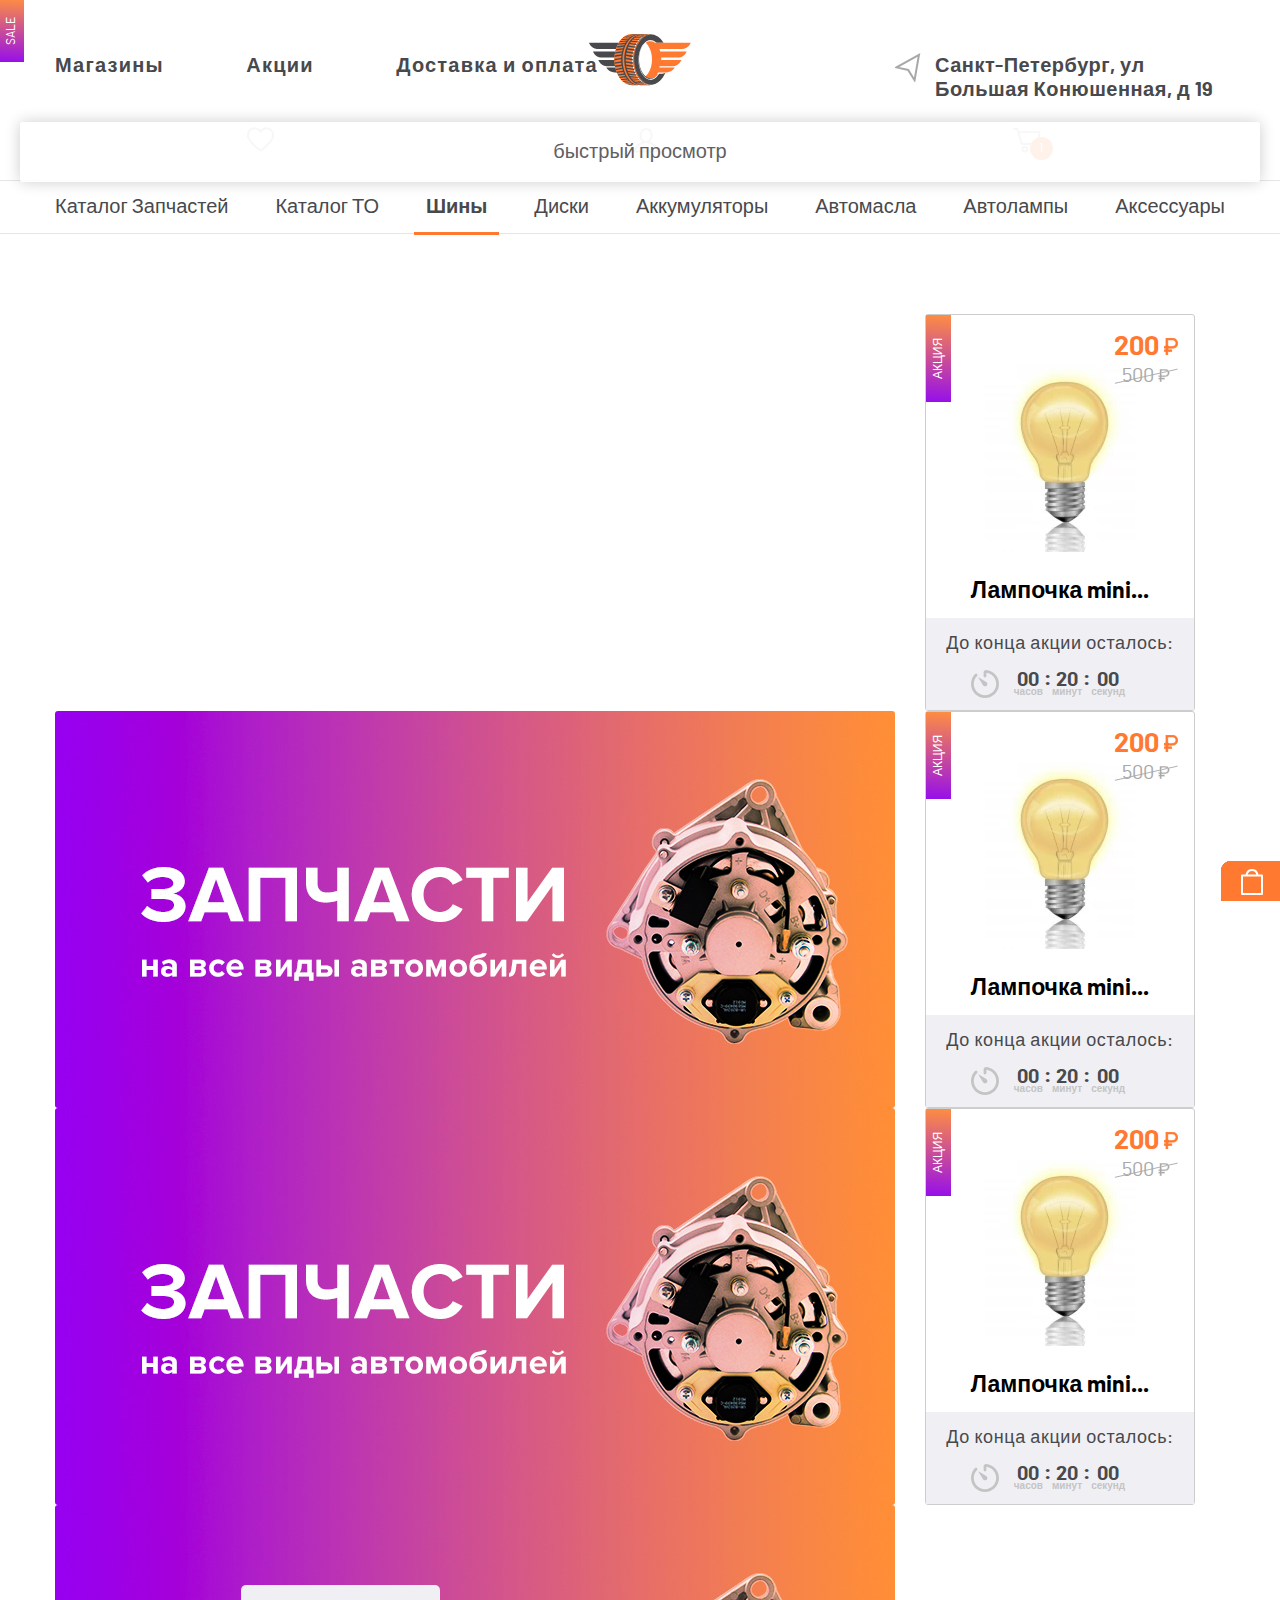
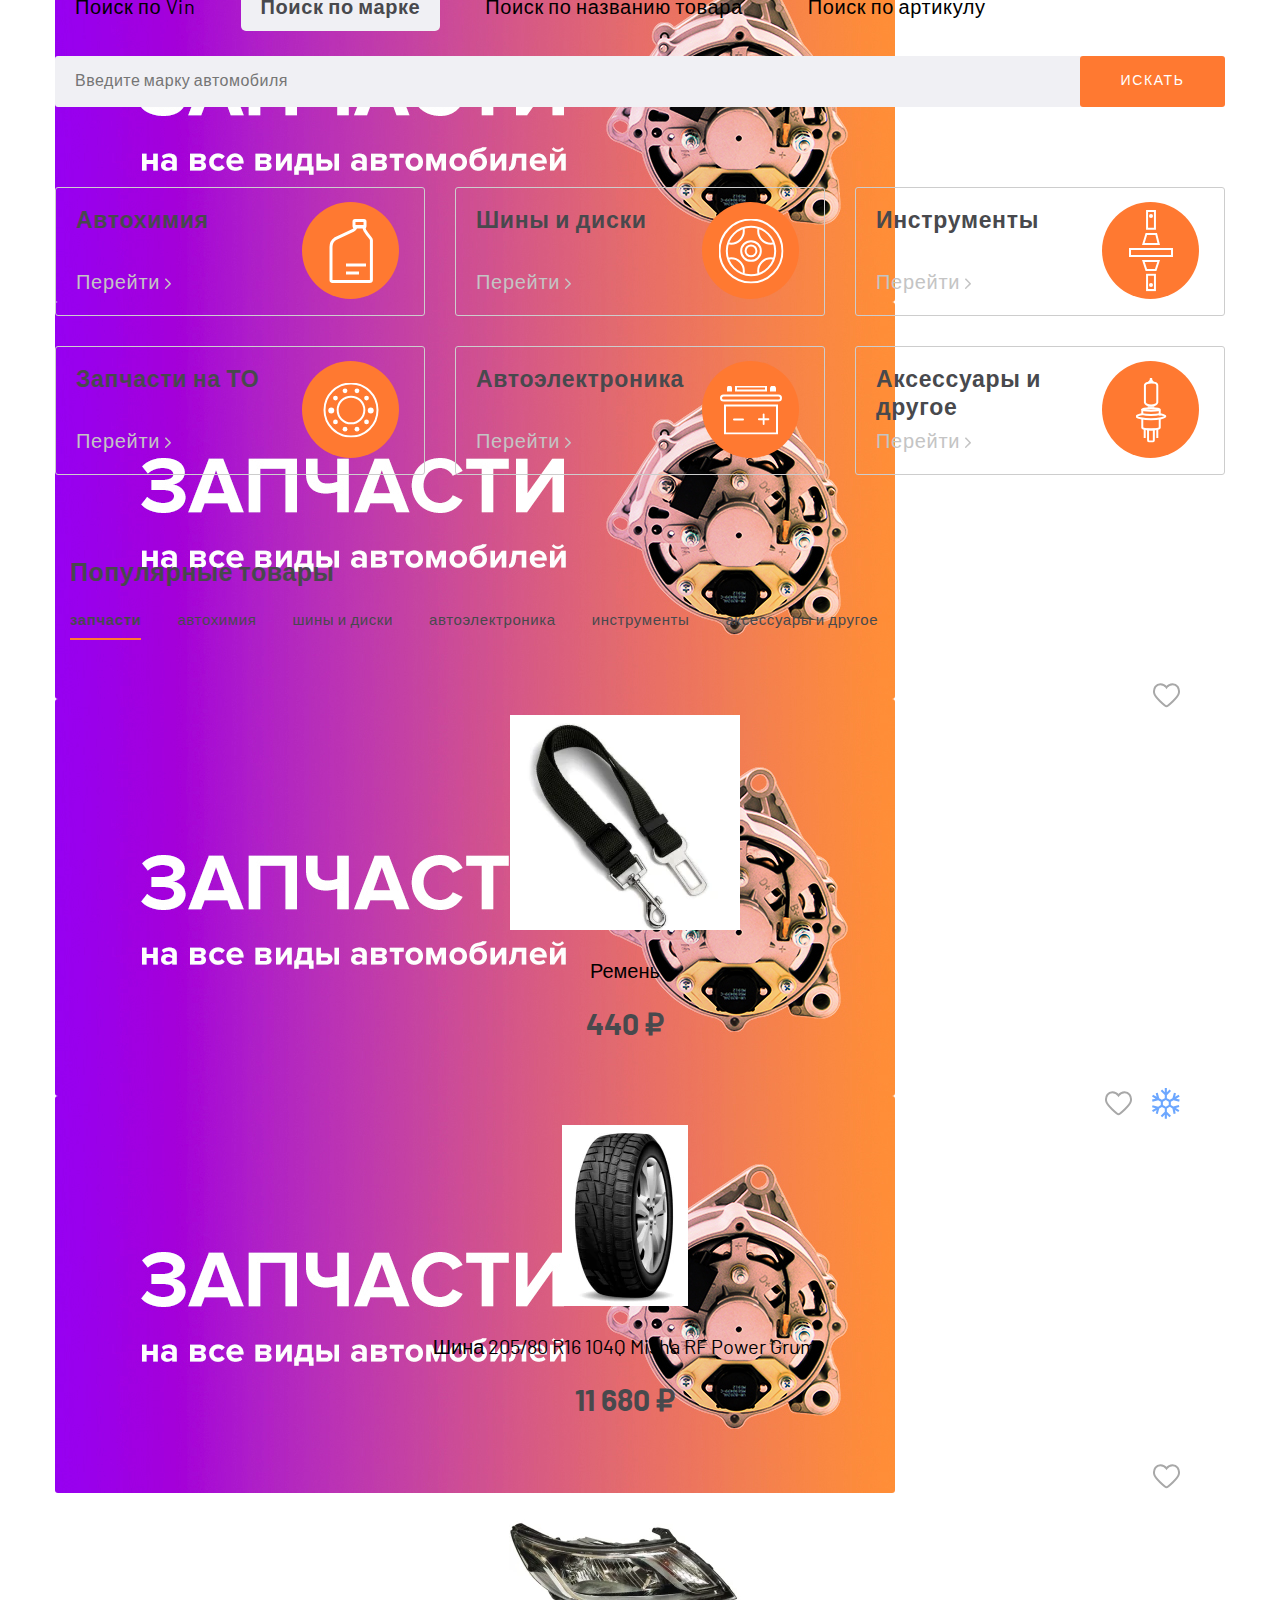
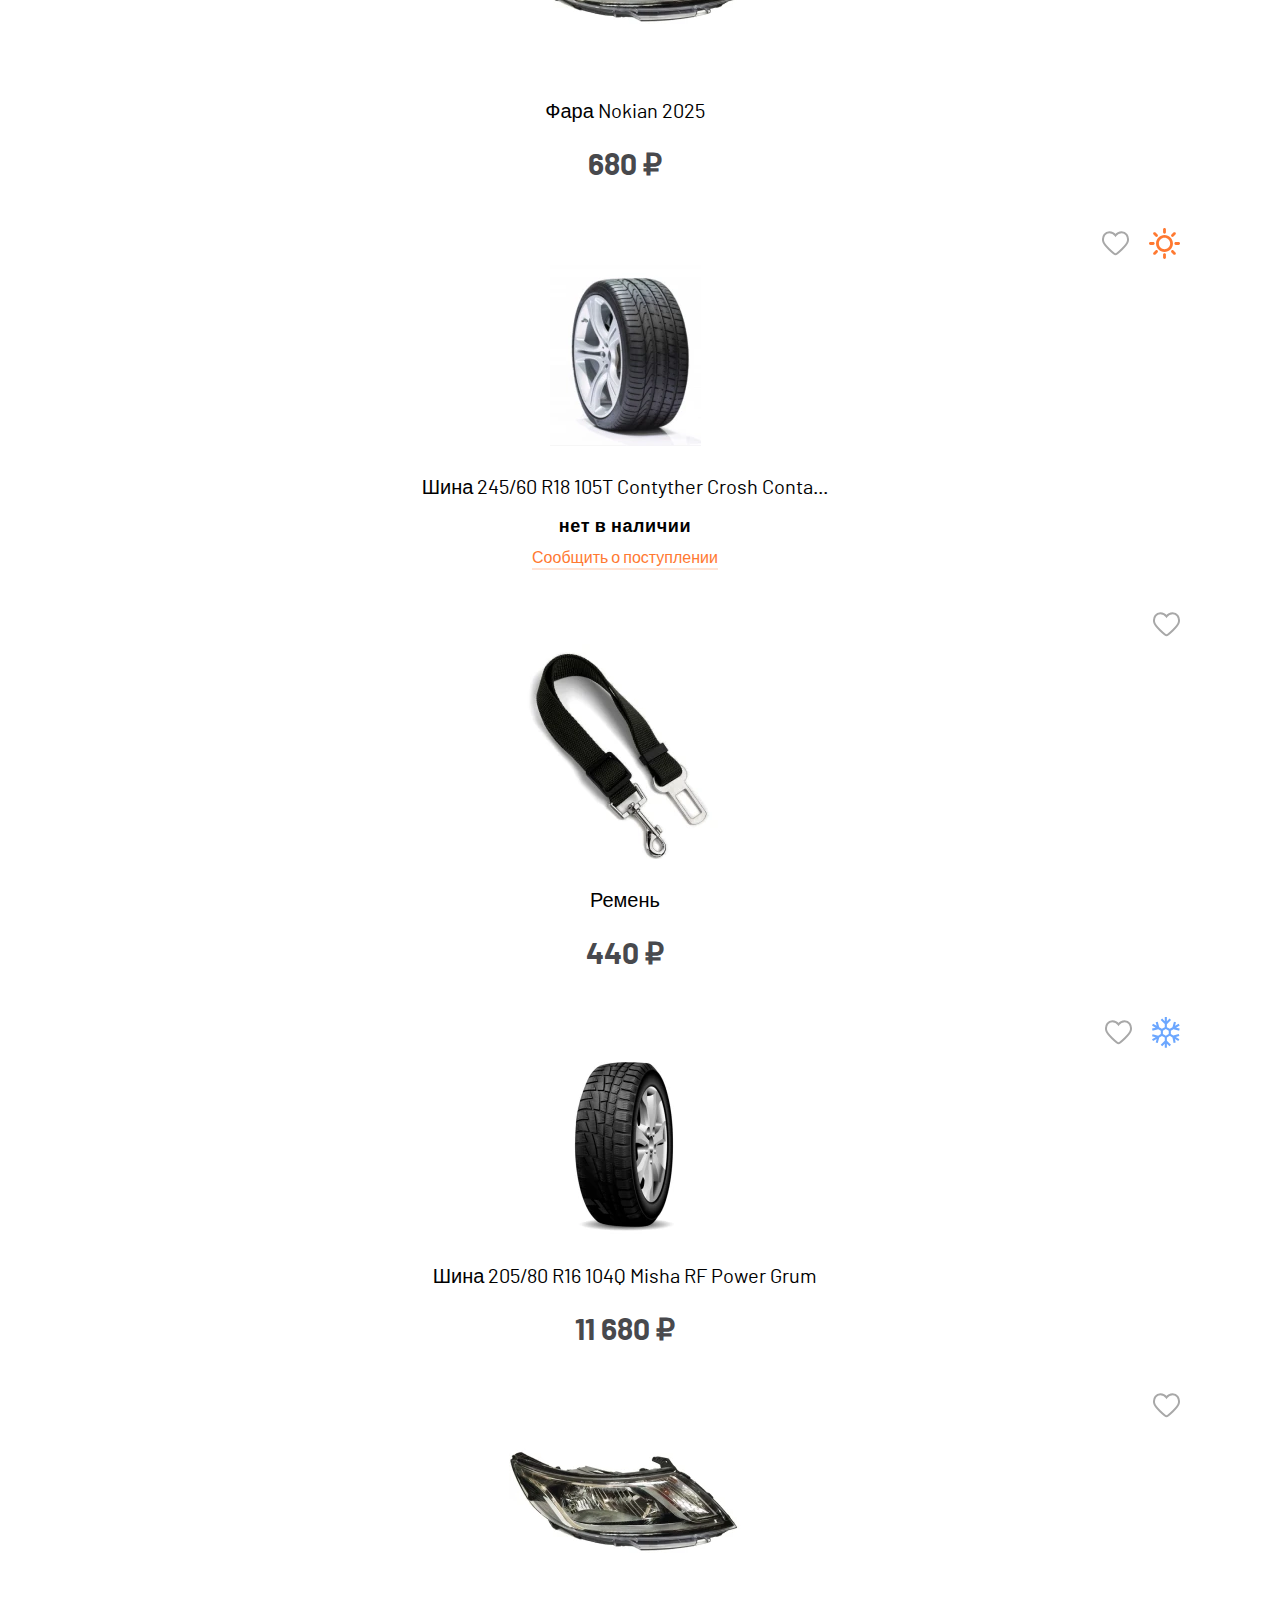
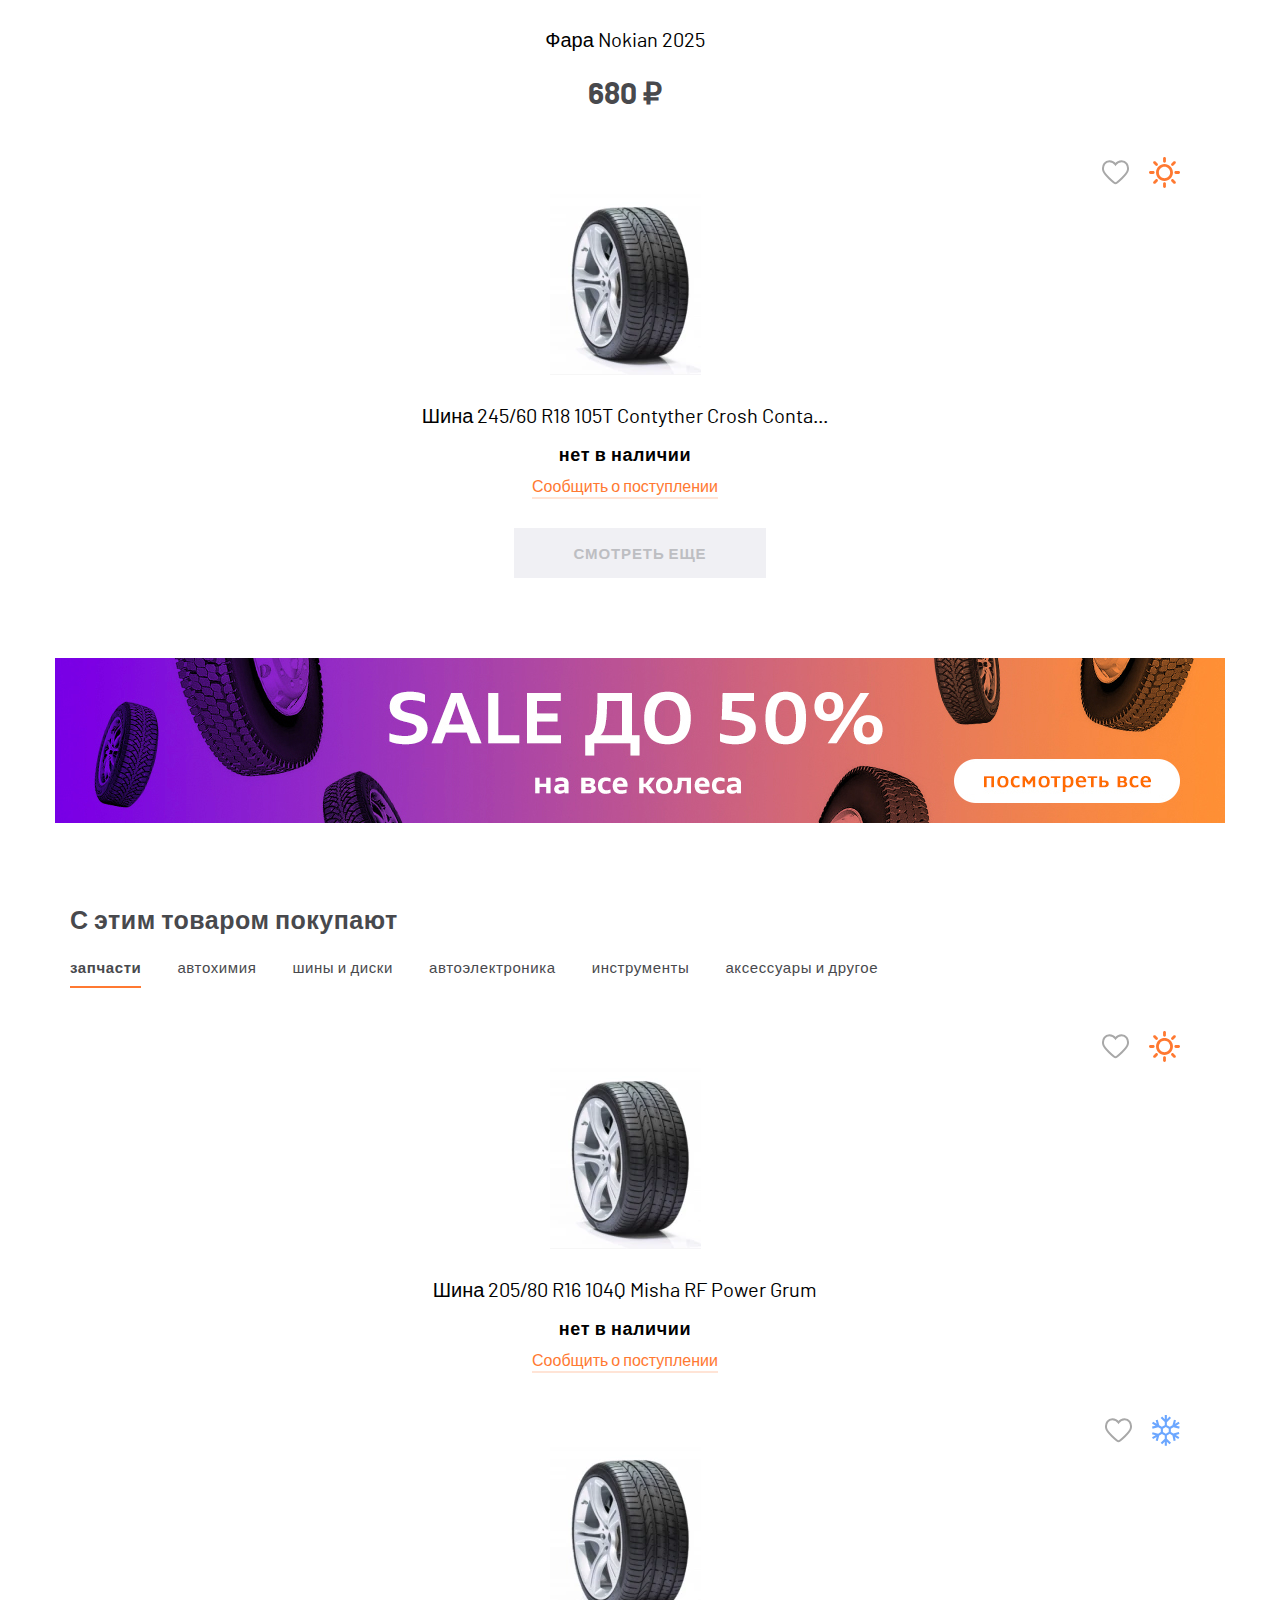
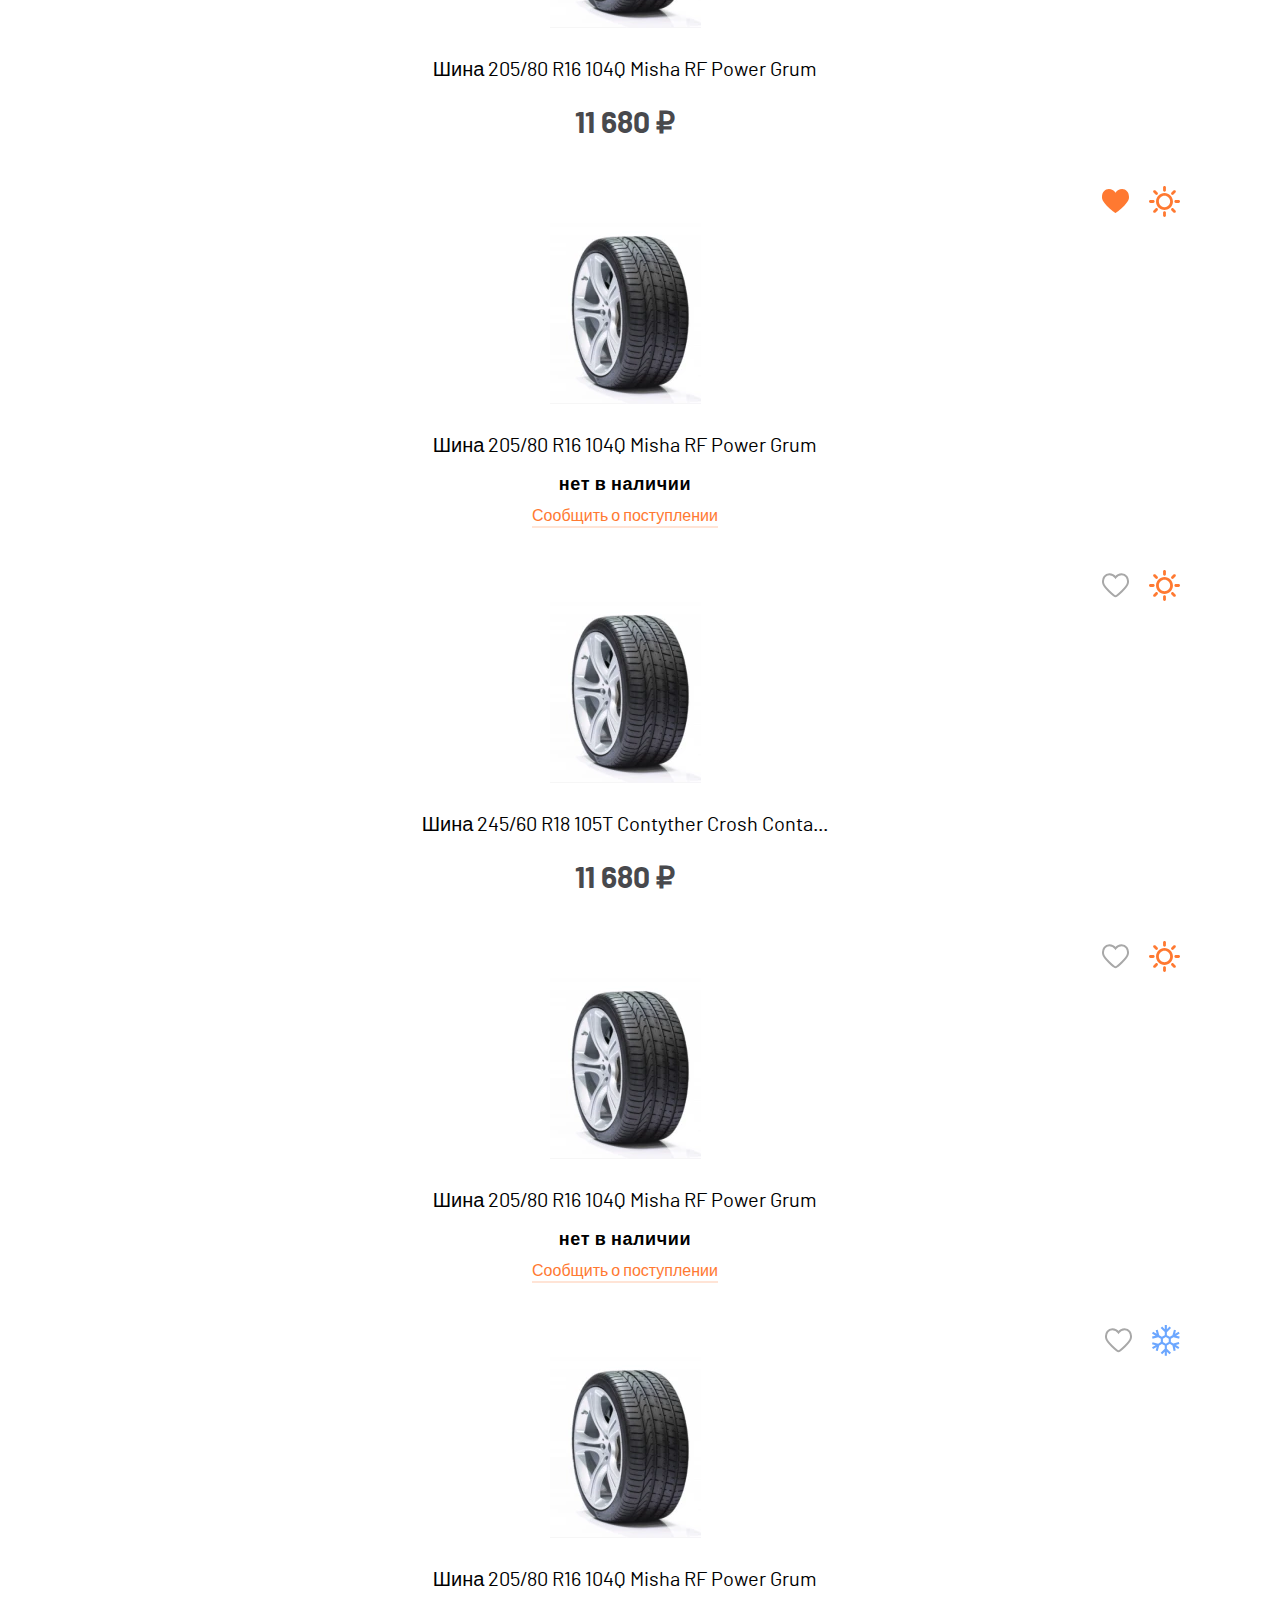
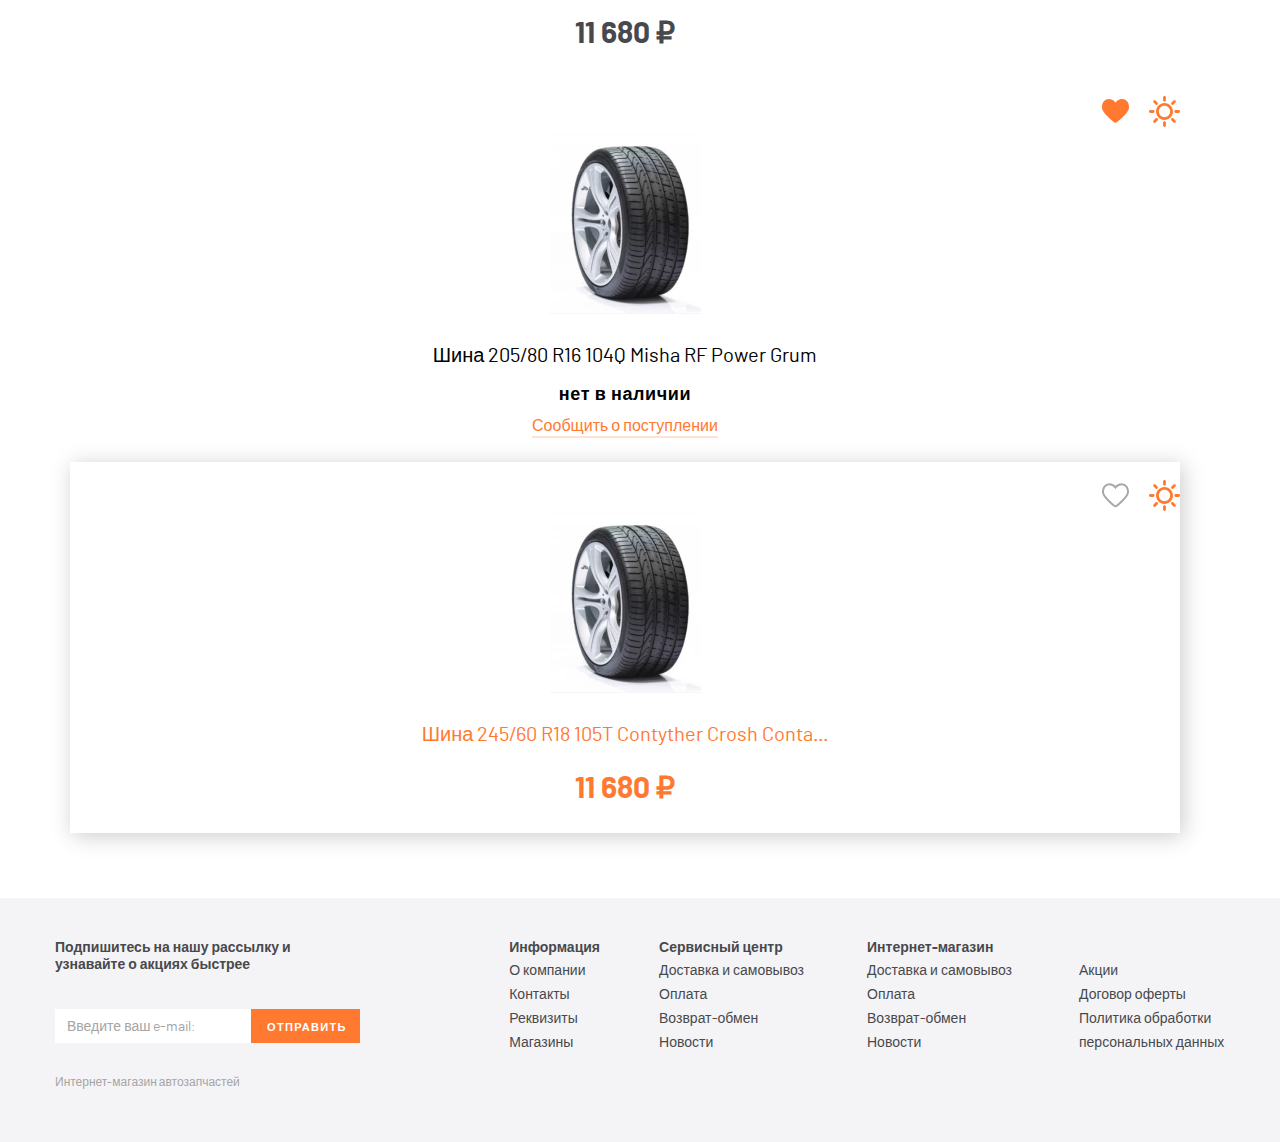
==== commit 111e5935: "Stage-8" ====
--- a/index.html
+++ b/index.html
@@ -169,7 +169,11 @@
               </div>
             </div>
             <figure class="action__fig">
-              <img src="img/lamp@1x.jpg" width="150" height="187" alt="Лампа накаливания">
+              <picture>
+                <source type="image/webp" srcset="img/lamp@1x.webp 1x, img/lamp@2x.webp 2x">
+                <!-- 1х: 232px; 2x: 464px -->
+                <img src="img/lamp@1x.jpg" srcset="img/lamp@2x.jpg 2x" width="150" height="187" alt="Лампа накаливания">
+              </picture>
               <figcaption class="action__figcaption">
                 Лампочка mini...
               </figcaption>
@@ -212,7 +216,11 @@
               </div>
             </div>
             <figure class="action__fig">
-              <img src="img/lamp@1x.jpg" width="150" height="187" alt="Лампа накаливания">
+              <picture>
+                <source type="image/webp" srcset="img/lamp@1x.webp 1x, img/lamp@2x.webp 2x">
+                <!-- 1х: 232px; 2x: 464px -->
+                <img src="img/lamp@1x.jpg" srcset="img/lamp@2x.jpg 2x" width="150" height="187" alt="Лампа накаливания">
+              </picture>
               <figcaption class="action__figcaption">
                 Лампочка mini...
               </figcaption>
@@ -255,7 +263,11 @@
               </div>
             </div>
             <figure class="action__fig">
-              <img src="img/lamp@1x.jpg" width="150" height="187" alt="Лампа накаливания">
+              <picture>
+                <source type="image/webp" srcset="img/lamp@1x.webp 1x, img/lamp@2x.webp 2x">
+                <!-- 1х: 232px; 2x: 464px -->
+                <img src="img/lamp@1x.jpg" srcset="img/lamp@2x.jpg 2x" width="150" height="187" alt="Лампа накаливания">
+              </picture>
               <figcaption class="action__figcaption">
                 Лампочка mini...
               </figcaption>
@@ -468,7 +480,12 @@
                 быстрый просмотр
               </a>
               <figure class="wares__fig">
-                <img src="img/belt@1x.jpg" width="230" height="215" alt="Ремень с застёжкой">
+                <picture>
+                  <source type="image/webp" srcset="img/belt@1x.webp 1x, img/belt@2x.webp 2x">
+                  <!-- 1х: 230px; 2x: 460px -->
+                  <img src="img/belt@1x.jpg" srcset="img/belt@2x.jpg 2x" width="230" height="215"
+                    alt="Ремень с застёжкой">
+                </picture>
                 <figcaption class="wares__figcaption">Ремень</figcaption>
               </figure>
               <div class="wares__presence" aria-hidden="true"></div>
@@ -493,7 +510,12 @@
                 быстрый просмотр
               </a>
               <figure class="wares__fig">
-                <img src="img/tire-1@1x.jpg" width="126" height="181" alt="Автомобильное колесо с шипами">
+                <picture>
+                  <source type="image/webp" srcset="img/tire-1@1x.webp 1x, img/tire-1@2x.webp 2x">
+                  <!-- 1х: 126px; 2x: 252px -->
+                  <img src="img/tire-1@1x.jpg" srcset="img/tire-1@2x.jpg 2x" width="126" height="181"
+                    alt="Автомобильное колесо с шипами">
+                </picture>
                 <figcaption class="wares__figcaption">Шина 205/80 R16 104Q Misha RF Power Grum</figcaption>
               </figure>
               <div class="wares__presence" aria-hidden="true"></div>
@@ -517,7 +539,12 @@
                 быстрый просмотр
               </a>
               <figure class="wares__fig">
-                <img src="img/headlight@1x.jpg" width="232" height="174" alt="Автомобильная фара">
+                <picture>
+                  <source type="image/webp" srcset="img/headlight@1x.webp 1x, img/headlight@2x.webp 2x">
+                  <!-- 1х: 232px; 2x: 464px -->
+                  <img src="img/headlight@1x.jpg" srcset="img/headlight@2x.jpg 2x" width="232" height="174"
+                    alt="Автомобильная фара">
+                </picture>
                 <figcaption class="wares__figcaption">Фара Nokian 2025</figcaption>
               </figure>
               <div class="wares__presence" aria-hidden="true"></div>
@@ -542,7 +569,12 @@
                 быстрый просмотр
               </a>
               <figure class="wares__fig">
-                <img src="img/tire-2@1x.jpg" width="151" height="181" alt="Автомобильное колесо без шипов">
+                <picture>
+                  <source type="image/webp" srcset="img/tire-2@1x.webp 1x, img/tire-2@2x.webp 2x">
+                  <!-- 1х: 151px; 2x: 302px -->
+                  <img src="img/tire-2@1x.jpg" srcset="img/tire-2@2x.jpg 2x" width="151" height="181"
+                    alt="Автомобильное колесо без шипов">
+                </picture>
                 <figcaption class="wares__figcaption">Шина 245/60 R18 105T Contyther Crosh Conta...</figcaption>
               </figure>
               <div class="wares__presence wares__presence--none">
@@ -568,7 +600,12 @@
                 быстрый просмотр
               </a>
               <figure class="wares__fig">
-                <img src="img/belt@1x.jpg" width="230" height="215" alt="Ремень с застёжкой">
+                <picture>
+                  <source type="image/webp" srcset="img/belt@1x.webp 1x, img/belt@2x.webp 2x">
+                  <!-- 1х: 230px; 2x: 460px -->
+                  <img src="img/belt@1x.jpg" srcset="img/belt@2x.jpg 2x" width="230" height="215"
+                    alt="Ремень с застёжкой">
+                </picture>
                 <figcaption class="wares__figcaption">Ремень</figcaption>
               </figure>
               <div class="wares__presence" aria-hidden="true"></div>
@@ -593,7 +630,12 @@
                 быстрый просмотр
               </a>
               <figure class="wares__fig">
-                <img src="img/tire-1@1x.jpg" width="126" height="181" alt="Автомобильное колесо с шипами">
+                <picture>
+                  <source type="image/webp" srcset="img/tire-1@1x.webp 1x, img/tire-1@2x.webp 2x">
+                  <!-- 1х: 126px; 2x: 252px -->
+                  <img src="img/tire-1@1x.jpg" srcset="img/tire-1@2x.jpg 2x" width="126" height="181"
+                    alt="Автомобильное колесо с шипами">
+                </picture>
                 <figcaption class="wares__figcaption">Шина 205/80 R16 104Q Misha RF Power Grum</figcaption>
               </figure>
               <div class="wares__presence" aria-hidden="true"></div>
@@ -617,7 +659,12 @@
                 быстрый просмотр
               </a>
               <figure class="wares__fig">
-                <img src="img/headlight@1x.jpg" width="232" height="174" alt="Автомобильная фара">
+                <picture>
+                  <source type="image/webp" srcset="img/headlight@1x.webp 1x, img/headlight@2x.webp 2x">
+                  <!-- 1х: 232px; 2x: 464px -->
+                  <img src="img/headlight@1x.jpg" srcset="img/headlight@2x.jpg 2x" width="232" height="174"
+                    alt="Автомобильная фара">
+                </picture>
                 <figcaption class="wares__figcaption">Фара Nokian 2025</figcaption>
               </figure>
               <div class="wares__presence" aria-hidden="true"></div>
@@ -642,7 +689,12 @@
                 быстрый просмотр
               </a>
               <figure class="wares__fig">
-                <img src="img/tire-2@1x.jpg" width="151" height="181" alt="Автомобильное колесо без шипов">
+                <picture>
+                  <source type="image/webp" srcset="img/tire-2@1x.webp 1x, img/tire-2@2x.webp 2x">
+                  <!-- 1х: 151px; 2x: 302px -->
+                  <img src="img/tire-2@1x.jpg" srcset="img/tire-2@2x.jpg 2x" width="151" height="181"
+                    alt="Автомобильное колесо без шипов">
+                </picture>
                 <figcaption class="wares__figcaption">Шина 245/60 R18 105T Contyther Crosh Conta...</figcaption>
               </figure>
               <div class="wares__presence wares__presence--none">
@@ -741,7 +793,12 @@
                 быстрый просмотр
               </a>
               <figure class="wares__fig">
-                <img src="img/tire-2@1x.jpg" width="151" height="181" alt="Автомобильное колесо">
+                <picture>
+                  <source type="image/webp" srcset="img/tire-2@1x.webp 1x, img/tire-2@2x.webp 2x">
+                  <!-- 1х: 151px; 2x: 302px -->
+                  <img src="img/tire-2@1x.jpg" srcset="img/tire-2@2x.jpg 2x" width="151" height="181"
+                    alt="Автомобильное колесо">
+                </picture>
                 <figcaption class="wares__figcaption">Шина 205/80 R16 104Q Misha RF Power Grum</figcaption>
               </figure>
               <div class="wares__presence wares__presence--none">
@@ -768,7 +825,12 @@
                 быстрый просмотр
               </a>
               <figure class="wares__fig">
-                <img src="img/tire-2@1x.jpg" width="151" height="181" alt="Автомобильное колесо">
+                <picture>
+                  <source type="image/webp" srcset="img/tire-2@1x.webp 1x, img/tire-2@2x.webp 2x">
+                  <!-- 1х: 151px; 2x: 302px -->
+                  <img src="img/tire-2@1x.jpg" srcset="img/tire-2@2x.jpg 2x" width="151" height="181"
+                    alt="Автомобильное колесо">
+                </picture>
                 <figcaption class="wares__figcaption">Шина 205/80 R16 104Q Misha RF Power Grum</figcaption>
               </figure>
               <div class="wares__presence" aria-hidden="true"></div>
@@ -793,7 +855,12 @@
                 быстрый просмотр
               </a>
               <figure class="wares__fig">
-                <img src="img/tire-2@1x.jpg" width="151" height="181" alt="Автомобильное колесо">
+                <picture>
+                  <source type="image/webp" srcset="img/tire-2@1x.webp 1x, img/tire-2@2x.webp 2x">
+                  <!-- 1х: 151px; 2x: 302px -->
+                  <img src="img/tire-2@1x.jpg" srcset="img/tire-2@2x.jpg 2x" width="151" height="181"
+                    alt="Автомобильное колесо">
+                </picture>
                 <figcaption class="wares__figcaption">Шина 205/80 R16 104Q Misha RF Power Grum</figcaption>
               </figure>
               <div class="wares__presence wares__presence--none">
@@ -820,7 +887,12 @@
                 быстрый просмотр
               </a>
               <figure class="wares__fig">
-                <img src="img/tire-2@1x.jpg" width="151" height="181" alt="Автомобильное колесо">
+                <picture>
+                  <source type="image/webp" srcset="img/tire-2@1x.webp 1x, img/tire-2@2x.webp 2x">
+                  <!-- 1х: 151px; 2x: 302px -->
+                  <img src="img/tire-2@1x.jpg" srcset="img/tire-2@2x.jpg 2x" width="151" height="181"
+                    alt="Автомобильное колесо">
+                </picture>
                 <figcaption class="wares__figcaption">Шина 245/60 R18 105T Contyther Crosh Conta...</figcaption>
               </figure>
               <div class="wares__presence" aria-hidden="true"></div>
@@ -845,7 +917,12 @@
                 быстрый просмотр
               </a>
               <figure class="wares__fig">
-                <img src="img/tire-2@1x.jpg" width="151" height="181" alt="Автомобильное колесо">
+                <picture>
+                  <source type="image/webp" srcset="img/tire-2@1x.webp 1x, img/tire-2@2x.webp 2x">
+                  <!-- 1х: 151px; 2x: 302px -->
+                  <img src="img/tire-2@1x.jpg" srcset="img/tire-2@2x.jpg 2x" width="151" height="181"
+                    alt="Автомобильное колесо">
+                </picture>
                 <figcaption class="wares__figcaption">Шина 205/80 R16 104Q Misha RF Power Grum</figcaption>
               </figure>
               <div class="wares__presence wares__presence--none">
@@ -872,7 +949,12 @@
                 быстрый просмотр
               </a>
               <figure class="wares__fig">
-                <img src="img/tire-2@1x.jpg" width="151" height="181" alt="Автомобильное колесо">
+                <picture>
+                  <source type="image/webp" srcset="img/tire-2@1x.webp 1x, img/tire-2@2x.webp 2x">
+                  <!-- 1х: 151px; 2x: 302px -->
+                  <img src="img/tire-2@1x.jpg" srcset="img/tire-2@2x.jpg 2x" width="151" height="181"
+                    alt="Автомобильное колесо">
+                </picture>
                 <figcaption class="wares__figcaption">Шина 205/80 R16 104Q Misha RF Power Grum</figcaption>
               </figure>
               <div class="wares__presence" aria-hidden="true"></div>
@@ -897,7 +979,12 @@
                 быстрый просмотр
               </a>
               <figure class="wares__fig">
-                <img src="img/tire-2@1x.jpg" width="151" height="181" alt="Автомобильное колесо">
+                <picture>
+                  <source type="image/webp" srcset="img/tire-2@1x.webp 1x, img/tire-2@2x.webp 2x">
+                  <!-- 1х: 151px; 2x: 302px -->
+                  <img src="img/tire-2@1x.jpg" srcset="img/tire-2@2x.jpg 2x" width="151" height="181"
+                    alt="Автомобильное колесо">
+                </picture>
                 <figcaption class="wares__figcaption">Шина 205/80 R16 104Q Misha RF Power Grum</figcaption>
               </figure>
               <div class="wares__presence wares__presence--none">
@@ -924,7 +1011,12 @@
                 быстрый просмотр
               </a>
               <figure class="wares__fig">
-                <img src="img/tire-2@1x.jpg" width="151" height="181" alt="Автомобильное колесо">
+                <picture>
+                  <source type="image/webp" srcset="img/tire-2@1x.webp 1x, img/tire-2@2x.webp 2x">
+                  <!-- 1х: 151px; 2x: 302px -->
+                  <img src="img/tire-2@1x.jpg" srcset="img/tire-2@2x.jpg 2x" width="151" height="181"
+                    alt="Автомобильное колесо">
+                </picture>
                 <figcaption class="wares__figcaption">Шина 245/60 R18 105T Contyther Crosh Conta...</figcaption>
               </figure>
               <div class="wares__presence" aria-hidden="true"></div>
--- a/css/style.css
+++ b/css/style.css
@@ -87,6 +87,14 @@
   background-image: url("../preview/product-desktop-cropped.png");
 }
 
+@media (max-width: 767px) {
+  body::after {
+    width: 320px;
+    min-height: 5170px;
+    background-image: url("../preview/mobile-product-page.png");
+  }
+}
+
 .page-header {
   letter-spacing: 1.2px;
   color: #48494d;
@@ -101,6 +109,12 @@
   display: flex;
 }
 
+@media (max-width: 767px) {
+  .page-header__container {
+    padding: 0 16px;
+  }
+}
+
 .page-header__bottom,
 .page-header__top {
   padding-top: 54px;
@@ -117,6 +131,72 @@
   display: none;
 }
 
+@media (max-width: 1023px) {
+  .page-header__top {
+    padding-top: 30px;
+  }
+
+  .page-header__container {
+    position: static;
+  }
+
+  .page-header__menu-toggle {
+    border: 0;
+    font: inherit;
+    cursor: pointer;
+    align-self: center;
+    display: block;
+    padding: 2px;
+    background-color: #ffffff;
+    transform: translateX(0);
+    transition: transform 0.3s ease-in;
+    color: #c4c4c4;
+  }
+
+  .page-header__menu-toggle:focus {
+    outline: 0;
+    color: rgba(0, 0, 0, 0.4);
+  }
+
+  .page-header__menu-toggle-bar,
+  .page-header__menu-toggle::after,
+  .page-header__menu-toggle::before {
+    content: "";
+    display: block;
+    width: 33px;
+    height: 3px;
+    margin-bottom: 9px;
+    border-radius: 3px;
+    background-color: currentColor;
+    transition: transform 0.3s ease;
+  }
+
+  .page-header__menu-toggle-bar,
+  .page-header__menu-toggle::after {
+    margin-bottom: 0;
+  }
+
+  .page-header__menu-toggle-bar {
+    margin-bottom: 9px;
+  }
+
+  .page-header__bottom {
+    padding-top: 0;
+  }
+
+  .page-header__menu-toggle--active .page-header__menu-toggle-bar {
+    opacity: 0;
+  }
+
+  .page-header__menu-toggle--active::before {
+    transform: translateY(12px) rotateZ(135deg);
+  }
+
+  .page-header__menu-toggle--active::after {
+    transform: translateY(-12px) rotateZ(-135deg);
+  }
+}
+
 .menu,
 .menu__wrap {
   display: flex;
@@ -127,8 +207,20 @@
   display: none;
 }
 
+@media (max-width: 767px) {
+  .menu__user {
+    display: block;
+  }
+}
+
 .menu__cats {
   display: none;
+}
+
+@media (max-width: 767px) {
+  .menu__cats {
+    display: block;
+  }
 }
 
 .menu__cats,
@@ -206,6 +298,137 @@
 .menu__address:active,
 .user-nav__link:active::before {
   opacity: 0.3;
+}
+
+@media (max-width: 1023px) {
+  .menu {
+    position: absolute;
+    z-index: 100;
+    left: 0;
+    top: 0;
+    height: 0;
+    width: 242px;
+    padding-top: 20px;
+    overflow: hidden;
+    transform: translateX(-242px);
+    transition: transform 0.3s ease-in;
+    background-color: #ffffff;
+  }
+
+  .menu-opened .menu {
+    height: 100vh;
+    box-shadow: 0 0 20px rgba(0, 0, 0, 0.15);
+    overflow-y: auto;
+  }
+
+  .menu,
+  .menu__wrap {
+    flex-direction: column;
+  }
+
+  .menu a,
+  .menu__cats,
+  .menu__user {
+    display: block;
+  }
+
+  .menu__main {
+    flex-direction: column;
+    min-width: auto;
+    width: auto;
+  }
+
+  .menu__main,
+  .menu__main-item {
+    padding-right: 0;
+  }
+
+  .menu__main-link {
+    font-weight: 400;
+    text-align: left;
+  }
+
+  .menu__main-link::before {
+    content: "";
+    display: block;
+    position: absolute;
+    left: 16px;
+    bottom: 26px;
+    background-repeat: no-repeat;
+    background-size: contain;
+  }
+
+  .menu__main-link--shops::before {
+    width: 14px;
+    height: 17px;
+    background-image: url("../img/shops.svg");
+  }
+
+  .menu__main-link--actions::before {
+    bottom: 16px;
+    width: 16px;
+    height: 26px;
+    background-image: url("../img/actions.svg");
+  }
+
+  .menu__main-link--delivery::before {
+    width: 17px;
+    height: 16px;
+    background-image: url("../img/delivery.svg");
+  }
+
+  .menu a {
+    padding: 16px 18px 21px 43px;
+    border-bottom: 1px solid rgba(0, 0, 0, 0.1);
+    font-size: 18px;
+  }
+
+  .menu a:hover {
+    opacity: 0.6;
+  }
+
+  .menu a:active {
+    opacity: 0.3;
+  }
+
+  .menu__main-link,
+  .menu__user-link {
+    position: relative;
+  }
+
+  .menu__user-link::before {
+    content: "";
+    display: block;
+    position: absolute;
+    left: 16px;
+    bottom: 26px;
+    background-repeat: no-repeat;
+    background-size: contain;
+  }
+
+  .menu__user-link--log-in::before,
+  .menu__user-link--sign-up::before {
+    width: 15px;
+    height: 16px;
+    background-image: url("../img/user-grey.svg");
+  }
+
+  .menu__user-link--favorites::before {
+    width: 18px;
+    height: 16px;
+    background-image: url("../img/favorites-grey.svg");
+  }
+
+  a.menu__address {
+    width: auto;
+    max-width: none;
+    margin-left: 0;
+    font-size: 20px;
+  }
+
+  a.menu__address::before {
+    content: none;
+  }
 }
 
 .user-nav {
@@ -267,10 +490,40 @@
   background-color: #ff7931;
 }
 
+@media (max-width: 1023px) {
+  .user-nav {
+    align-items: center;
+    margin-left: auto;
+    padding-left: 0;
+  }
+
+  .user-nav__link {
+    padding-right: 9px;
+  }
+
+  .user-nav__link--account::before {
+    width: 21px;
+    height: 24px;
+    background-image: url("../img/user-mobile.svg");
+  }
+
+  .user-nav__link-content {
+    width: 20px;
+    height: 20px;
+    line-height: 20px;
+  }
+}
+
 .nav__container {
   max-width: 1210px;
   padding: 0 20px;
   margin: 0 auto;
+}
+
+@media (max-width: 767px) {
+  .nav__container {
+    padding: 0 16px;
+  }
 }
 
 .nav__list {
@@ -326,6 +579,42 @@
   background-color: #ff7931;
 }
 
+@media (max-width: 1023px) {
+  .nav {
+    display: none;
+    position: relative;
+    font-size: 18px;
+    line-height: 22px;
+  }
+
+  .nav::before {
+    content: "";
+    display: block;
+    position: absolute;
+    z-index: 100;
+    right: 0;
+    top: 0;
+    bottom: 0;
+    width: 108px;
+    pointer-events: none;
+    background: linear-gradient(270.21deg, #ffffff 0.16%, rgba(255, 255, 255, 0) 96.64%);
+  }
+
+  .nav__container {
+    overflow-x: auto;
+    min-height: 55px;
+  }
+
+  .nav__item {
+    flex-shrink: 0;
+    padding-right: 12px;
+  }
+
+  .nav__link {
+    padding-top: 4px;
+  }
+}
+
 .logo {
   position: absolute;
   left: 50%;
@@ -335,6 +624,21 @@
 
 .logo img {
   display: block;
+}
+
+@media (max-width: 1023px) {
+  .logo {
+    position: static;
+    flex-shrink: 0;
+    transform: none;
+    width: 102px;
+    margin-left: 28px;
+  }
+
+  .logo img {
+    width: 77px;
+    height: auto;
+  }
 }
 
 .no-js .menu {
@@ -380,6 +684,20 @@
   max-width: 1210px;
   padding: 0 20px;
   margin: 0 auto;
+}
+
+@media (max-width: 767px) {
+  .main__container {
+    padding: 0 16px;
+  }
+
+  .main {
+    padding-bottom: 40px;
+  }
+
+  .main--product-page {
+    padding-bottom: 70px;
+  }
 }
 
 .button {
@@ -421,6 +739,12 @@
   justify-content: space-between;
 }
 
+@media (max-width: 767px) {
+  .notice__container {
+    padding: 0 16px;
+  }
+}
+
 .notice__slider {
   flex-grow: 1;
   min-width: 684px;
@@ -433,6 +757,46 @@
   width: 270px;
   height: 397px;
   margin-right: 0;
+}
+
+@media (max-width: 1023px) and (min-width: 768px) {
+  .notice__slider {
+    width: auto;
+    min-width: auto;
+    max-width: calc(100vw - 340px);
+    height: auto;
+  }
+}
+
+@media (max-width: 767px) {
+  .notice {
+    padding-top: 0;
+  }
+
+  .notice__container {
+    flex-direction: column;
+    padding: 0;
+  }
+
+  .notice__slider {
+    width: 100%;
+    min-width: auto;
+    height: auto;
+    overflow: hidden;
+  }
+
+  .notice__action.slick-slider {
+    align-self: center;
+    margin-top: 50px;
+    margin-bottom: 25px;
+    margin-right: 0;
+    padding-bottom: 25px;
+    box-sizing: content-box;
+  }
+
+  .notice__action.slider .slick-dots {
+    bottom: -4px;
+  }
 }
 
 .slider {
@@ -529,6 +893,98 @@
   background-position: center;
   background-size: cover;
   background-image: url("../img/big-slider-image@1x.jpg");
+}
+
+@media (-webkit-min-device-pixel-ratio: 1.5),
+(-o-min-device-pixel-ratio: 3/2),
+(min-resolution: 1.5dppx) {
+  .slider__slide {
+    background-image: url("../img/big-slider-image@2x.jpg");
+  }
+}
+
+@media (max-width: 1023px) and (min-width: 768px) {
+  .slider.slick-slider {
+    margin-right: 15px;
+  }
+
+  .slider--big-dots .slick-dots {
+    bottom: -5px;
+  }
+
+  .slider--big-dots .slick-dots li {
+    margin-left: 14px;
+    margin-right: 14px;
+  }
+
+  .slider--big-dots .slick-dots li:not(:nth-child(-n+3)) {
+    display: none;
+  }
+
+  .slider--big-dots .slick-dots button::before {
+    width: 15px;
+    height: 15px;
+    background-color: rgba(0, 0, 0, 0.2);
+  }
+
+  .slider--big-dots .slick-dots .slick-active button::before {
+    background-color: #ff7931;
+  }
+
+  .slider__content {
+    width: 100%;
+    height: auto;
+    padding-top: 45.6%;
+  }
+}
+
+@media (max-width: 767px) {
+  .slider.slick-slider {
+    margin-right: 0;
+  }
+
+  .slider .slick-dots {
+    bottom: 12px;
+  }
+
+  .slider .slick-dots li {
+    margin: 0 1px;
+  }
+
+  .slider .slick-dots button::before {
+    width: 7px;
+    height: 7px;
+  }
+
+  .slider--big-dots .slick-dots {
+    bottom: 14px;
+  }
+
+  .slider--big-dots .slick-dots li {
+    margin-left: 14px;
+    margin-right: 14px;
+  }
+
+  .slider--big-dots .slick-dots li:not(:nth-child(-n+3)) {
+    display: none;
+  }
+
+  .slider--big-dots .slick-dots button::before {
+    width: 15px;
+    height: 15px;
+    background-color: rgba(0, 0, 0, 0.2);
+  }
+
+  .slider--big-dots .slick-dots .slick-active button::before {
+    background-color: #ff7931;
+  }
+
+  .slider__content {
+    width: 100%;
+    height: auto;
+    overflow: hidden;
+    padding-top: 51%;
+  }
 }
 
 .action {
@@ -704,6 +1160,12 @@
   margin: 0 auto;
 }
 
+@media (max-width: 767px) {
+  .search__container {
+    padding: 0 16px;
+  }
+}
+
 .search__fields {
   display: flex;
   letter-spacing: 0.6px;
@@ -734,6 +1196,102 @@
   display: flex;
 }
 
+@media (max-width: 1023px) {
+  .search .tabs__list-wrap {
+    margin-bottom: 12px;
+    overflow-x: auto;
+    margin-left: -20px;
+    margin-right: -20px;
+  }
+
+  .search .tabs__item {
+    flex-shrink: 0;
+    margin-right: 20px;
+  }
+
+  .search .tabs__item:first-child {
+    padding-left: 20px;
+  }
+
+  .search .tabs__item:last-child {
+    padding-right: 20px;
+  }
+}
+
+@media (max-width: 767px) {
+  .search .tabs__list-wrap {
+    margin-left: -16px;
+    margin-right: -16px;
+  }
+
+  .search .tabs__item {
+    margin-right: 40px;
+  }
+
+  .search .tabs__item:first-child {
+    padding-left: 16px;
+  }
+
+  .search .tabs__item:last-child {
+    padding-right: 16px;
+  }
+
+  .search .search-input__clear-btn {
+    right: 45px;
+  }
+
+  .search__fields {
+    position: relative;
+  }
+
+  .search__fields input {
+    padding-left: 10px;
+    padding-right: 45px;
+    font-size: 16px;
+    line-height: 19px;
+  }
+
+  .search__fields .button {
+    position: absolute;
+    right: 15px;
+    top: 13px;
+    min-width: auto;
+    padding: 0;
+    background-color: transparent;
+  }
+
+  .search__fields .button:hover::before {
+    opacity: 0.6;
+  }
+
+  .search__fields .button:active::before {
+    opacity: 0.3;
+  }
+
+  .search__fields .button::before {
+    content: "";
+    display: block;
+    width: 23px;
+    height: 24px;
+    background-repeat: no-repeat;
+    background-image: url("../img/search-dark.svg");
+  }
+
+  .search__fields .button .search__vh-mobile {
+    position: absolute;
+    width: 1px;
+    height: 1px;
+    margin: -1px;
+    border: 0;
+    padding: 0;
+    white-space: nowrap;
+    word-wrap: normal;
+    clip-path: inset(100%);
+    clip: rect(0 0 0 0);
+    overflow: hidden;
+  }
+}
+
 .tabs__list {
   margin: 0;
   list-style-type: none;
@@ -813,6 +1371,51 @@
   display: block;
 }
 
+@media (max-width: 767px) {
+  .tabs__list-wrap {
+    margin-bottom: 12px;
+    overflow-x: auto;
+  }
+
+  .tabs__list {
+    padding-bottom: 0;
+  }
+
+  .tabs__item {
+    flex-shrink: 0;
+    margin-right: 40px;
+  }
+
+  .tabs__link {
+    padding-bottom: 5px;
+  }
+
+  .tabs--no-underline .tabs__link {
+    padding-left: 0;
+    padding-right: 0;
+    padding-bottom: 5px;
+  }
+
+  .tabs--no-underline .tabs__link::before {
+    content: "";
+    display: block;
+    position: absolute;
+    bottom: 0;
+    left: 0;
+    right: 0;
+    height: 2px;
+    background-color: transparent;
+  }
+
+  .tabs--no-underline .tabs__link--active {
+    background-color: transparent;
+  }
+
+  .tabs--no-underline .tabs__link--active::before {
+    background-color: #ff7931;
+  }
+}
+
 .categories {
   padding-top: 40px;
   padding-bottom: 20px;
@@ -823,6 +1426,12 @@
   max-width: 1210px;
   padding: 0 20px;
   margin: 0 auto;
+}
+
+@media (max-width: 767px) {
+  .categories__container {
+    padding: 0 16px;
+  }
 }
 
 .categories__list {
@@ -956,6 +1565,36 @@
   margin-left: 5px;
   background-repeat: no-repeat;
   background-image: url("../img/arrow-link.svg");
+}
+
+@media (max-width: 1210px) {
+  .categories__item,
+  .categories__list::after {
+    flex-grow: 1;
+    max-width: none;
+  }
+}
+
+@media (max-width: 767px) {
+  .categories__list {
+    justify-content: space-around;
+  }
+
+  .categories__item {
+    flex-shrink: 1;
+    min-width: 288px;
+    max-width: 370px;
+  }
+
+  .categories__wrap-link {
+    padding: 24px 97px 16px 18px;
+  }
+
+  .categories__icon {
+    right: 3px;
+    bottom: -2px;
+    transform: scale(0.6);
+  }
 }
 
 .favorite {
@@ -1022,6 +1661,12 @@
   margin: 0 auto;
 }
 
+@media (max-width: 767px) {
+  .wares__container {
+    padding: 0 16px;
+  }
+}
+
 .wares__title {
   margin: 0;
   padding: 0;
@@ -1295,6 +1940,78 @@
   background-color: transparent;
 }
 
+@media (max-width: 1023px) {
+  .wares .tabs__list-wrap {
+    margin-bottom: 12px;
+    overflow-x: auto;
+    margin-left: -65px;
+    margin-right: -65px;
+  }
+
+  .wares .tabs__item {
+    flex-shrink: 0;
+  }
+
+  .wares .tabs__item:first-child {
+    padding-left: 65px;
+  }
+
+  .wares .tabs__item:last-child {
+    padding-right: 65px;
+  }
+}
+
+@media (max-width: 767px) {
+  .wares {
+    padding-left: 9px;
+    padding-right: 9px;
+  }
+
+  .wares .tabs__list-wrap {
+    margin-left: -25px;
+    margin-right: -25px;
+  }
+
+  .wares .tabs__item:first-child {
+    padding-left: 25px;
+  }
+
+  .wares .tabs__item:last-child {
+    padding-right: 25px;
+  }
+
+  .wares__list.slick-slider {
+    padding-top: 15px;
+    padding-bottom: 20px;
+  }
+
+  .wares__title {
+    text-align: center;
+  }
+
+  .wares__footer {
+    padding-top: 30px;
+    padding-bottom: 40px;
+  }
+
+  .main--main-page .wares--suggestion .wares__footer {
+    display: block;
+  }
+
+  .main--product-page .wares--suggestion {
+    padding-top: 82px;
+  }
+
+  .main--product-page .wares__title {
+    font-size: 30px;
+    line-height: 36px;
+  }
+
+  .main--product-page .wares__not-mobile {
+    display: none;
+  }
+}
+
 .banner {
   margin-top: 50px;
   margin-bottom: 50px;
@@ -1304,6 +2021,12 @@
   max-width: 1210px;
   padding: 0 20px;
   margin: 0 auto;
+}
+
+@media (max-width: 767px) {
+  .banner__container {
+    padding: 0 16px;
+  }
 }
 
 .banner__element {
@@ -1321,6 +2044,29 @@
   background-image: url("../img/sale50@1x.jpg");
 }
 
+@media (-webkit-min-device-pixel-ratio: 1.5),
+(-o-min-device-pixel-ratio: 3/2),
+(min-resolution: 1.5dppx) {
+  .banner__element {
+    background-image: url("../img/sale50@2x.jpg");
+  }
+}
+
+@media (max-width: 767px) {
+  .banner {
+    margin-top: 40px;
+  }
+
+  .banner__container {
+    padding: 0;
+  }
+
+  .banner__element {
+    padding-top: 28.75%;
+    background-size: cover;
+  }
+}
+
 .page-footer {
   background-color: #f4f4f6;
   color: #48494d;
@@ -1439,11 +2185,193 @@
   column-gap: 56px;
 }
 
+@media (max-width: 1050px) {
+  .page-footer__store ul {
+    column-gap: 50px;
+  }
+}
+
 .page-footer__title {
   font-size: 12px;
   line-height: 14px;
   color: #a5a5a5;
   padding-bottom: 41px;
+}
+
+@media (max-width: 1023px) {
+  .page-footer__container,
+  .page-footer__wrapper {
+    flex-direction: column;
+  }
+
+  .page-footer__wrapper {
+    max-width: 1023px;
+    padding: 42px 40px 0;
+    display: flex;
+  }
+
+  .page-footer__container {
+    flex-wrap: wrap;
+    justify-content: flex-start;
+  }
+
+  .page-footer__form {
+    box-sizing: border-box;
+    padding-right: 0;
+    margin: 0 auto 20px;
+  }
+
+  .page-footer__sections {
+    justify-content: space-between;
+    margin-bottom: 40px;
+  }
+
+  .page-footer__store ul {
+    column-gap: 80px;
+  }
+}
+
+@media (max-width: 1023px) and (max-width: 850px) {
+  .page-footer__store ul {
+    column-gap: 35px;
+  }
+}
+
+@media (max-width: 1023px) {
+  .page-footer__title {
+    width: 295px;
+    margin: 0 auto;
+  }
+}
+
+@media (max-width: 767px) {
+  .page-footer {
+    background-color: #f9f9fc;
+  }
+
+  .page-footer__wrapper {
+    position: relative;
+    padding-left: 16px;
+    padding-right: 14px;
+  }
+
+  .page-footer__sections {
+    flex-direction: column;
+    justify-content: flex-start;
+    margin-bottom: 20px;
+  }
+
+  .page-footer__form,
+  .page-footer__form-row,
+  .page-footer__sections > div {
+    width: 100%;
+  }
+
+  .page-footer__form h2 {
+    text-align: center;
+    font-size: 17px;
+    line-height: 20px;
+    width: 290px;
+    margin: 0 auto 26px;
+  }
+
+  .page-footer__form input {
+    width: 62%;
+    padding: 9px 38px 8px 12px;
+  }
+
+  .page-footer__form button {
+    width: 38%;
+    padding: 6px 13px 3px 16px;
+  }
+
+  .page-footer__sections a {
+    color: #7f7f7f;
+  }
+
+  .page-footer__sections > div:last-child::after {
+    content: "";
+    position: absolute;
+    display: block;
+    left: 0;
+    right: 0;
+    height: 1px;
+    background-color: #d6d6d6;
+  }
+
+  .page-footer__sections > div::before {
+    content: "";
+    position: absolute;
+    display: block;
+    left: 0;
+    right: 0;
+    height: 1px;
+    background-color: #d6d6d6;
+  }
+
+  .page-footer__sections h2 {
+    width: 100%;
+    font-weight: 500;
+    font-size: 14px;
+    line-height: 18px;
+    padding-top: 18px;
+    padding-bottom: 14px;
+    color: #7f7f7f;
+  }
+
+  .page-footer__accordeon-container {
+    position: relative;
+  }
+
+  .page-footer__sections button {
+    display: block;
+    background-color: transparent;
+    border: 0;
+    outline: 0;
+    position: absolute;
+    width: 100%;
+    height: 50px;
+    top: 0;
+    right: 0;
+    background-image: url("../img/arrow-grey-bottom.svg");
+    background-repeat: no-repeat;
+    background-position: right center;
+  }
+
+  .page-footer__accordeon--opened button {
+    background-image: url("../img/arrow-grey-top.svg");
+  }
+
+  .page-footer__info ul,
+  .page-footer__service ul,
+  .page-footer__store ul {
+    display: none;
+  }
+
+  .page-footer__accordeon--opened ul {
+    display: block;
+    padding-bottom: 14px;
+  }
+
+  .page-footer__store ul {
+    column-count: 1;
+  }
+
+  .page-footer__title {
+    visibility: hidden;
+    padding-bottom: 15px;
+  }
+
+  .page-footer__title::after {
+    content: "Onisshop. Интернет-магазин автозапчастей";
+    visibility: visible;
+    display: block;
+    width: 250px;
+    font-size: 14px;
+    line-height: 17px;
+    text-align: center;
+    padding-left: 16px;
+  }
 }
 
 .page-catalog {
@@ -1460,6 +2388,58 @@
   margin-top: 0;
   margin-bottom: 17px;
   letter-spacing: 0.03em;
+}
+
+@media (max-width: 1023px) {
+  .page-catalog {
+    padding: 0;
+  }
+
+  .page-catalog h1 {
+    padding: 0 20px;
+  }
+
+  .catalog-body .wares--suggestion {
+    display: block;
+  }
+
+  .catalog-body .wares__title {
+    visibility: hidden;
+  }
+
+  .catalog-body .wares {
+    padding-top: 25px;
+  }
+
+  .catalog-body .wares__title::after {
+    content: "С этим покупают";
+    visibility: visible;
+    padding: 0;
+    display: block;
+    text-align: center;
+    color: #48494d;
+    font-size: 30px;
+    line-height: 36px;
+    margin: 0 0 13px;
+  }
+
+  .catalog-body .wares__figcaption {
+    margin: 0;
+    padding-top: 35px;
+  }
+
+  .catalog-body .tabs__panel {
+    margin-bottom: 67px;
+  }
+}
+
+@media (max-width: 767px) {
+  .page-catalog h1 {
+    font-size: 20px;
+    line-height: 24px;
+    margin-bottom: 35px;
+    padding: 0 16px;
+  }
 }
 
 .breadcrumbs {
@@ -1523,6 +2503,63 @@
   display: none;
 }
 
+@media (max-width: 1023px) {
+  .breadcrumbs {
+    padding: 0 20px;
+  }
+
+  .main--product-page .breadcrumbs {
+    padding-left: 0;
+    padding-right: 0;
+  }
+}
+
+@media (max-width: 767px) {
+  .breadcrumbs {
+    padding-left: 16px;
+    padding-right: 80px;
+    margin-bottom: 28px;
+    margin-top: 15px;
+  }
+
+  .main--product-page .breadcrumbs {
+    margin-top: 18px;
+    padding-left: 0;
+    padding-right: 18px;
+  }
+
+  .breadcrumbs li {
+    text-decoration: underline;
+    margin-right: 45px;
+    margin-bottom: 5px;
+    color: #939393;
+    font-size: 14px;
+    line-height: 17px;
+  }
+
+  .breadcrumbs a {
+    color: #939393;
+  }
+
+  .breadcrumbs li::after {
+    top: 5px;
+    right: -25px;
+  }
+
+  .breadcrumbs__mobile {
+    display: block;
+  }
+
+  .breadcrumbs__current--desctop {
+    display: none;
+  }
+
+  .breadcrumbs .breadcrumbs__current--mobile {
+    text-decoration: none;
+    color: #bdbec2;
+  }
+}
+
 .top-filters {
   margin-bottom: 30px;
 }
@@ -1655,6 +2692,179 @@
   top: initial;
   border: 1.5px solid #d7d9df;
   border-top: none;
+}
+
+@media (max-width: 1023px) {
+  .top-filters {
+    padding: 0 20px;
+  }
+
+  .top-filters__wrapper {
+    flex-direction: column;
+    justify-content: flex-start;
+  }
+
+  .top-filters__offers {
+    margin-bottom: 20px;
+  }
+}
+
+@media (max-width: 767px) {
+  .top-filters {
+    padding-bottom: 45px;
+    margin-bottom: 5px;
+    padding-left: 0;
+    padding-right: 0;
+  }
+
+  .top-filters__wrapper {
+    position: relative;
+    flex-direction: column-reverse;
+    max-width: 100%;
+  }
+
+  .top-filters__offers {
+    margin-bottom: 0;
+    position: absolute;
+    top: 90px;
+    left: 0;
+    right: 0;
+    overflow: scroll;
+    padding-left: 16px;
+  }
+
+  .top-filters__offers ul {
+    flex-wrap: nowrap;
+  }
+
+  .top-filters__offers a {
+    white-space: nowrap;
+  }
+
+  .top-filters__sorting {
+    display: flex;
+    align-items: baseline;
+    width: 100%;
+    margin-bottom: 30px;
+    padding-left: 16px;
+    padding-right: 25px;
+    box-sizing: border-box;
+  }
+
+  .top-filters__sorting::after,
+  .top-filters__sorting::before {
+    content: "";
+    position: absolute;
+    height: 1px;
+    background-color: rgba(0, 0, 0, 0.1);
+    left: 0;
+    right: 0;
+  }
+
+  .top-filters__sorting::before {
+    top: -13px;
+  }
+
+  .top-filters__sorting::after {
+    bottom: -12px;
+  }
+
+  .top-filters__sorting-button {
+    display: block;
+    padding: 0 0 0 35px;
+    border: 0;
+    color: #48494d;
+    font-weight: 600;
+    font-size: 15px;
+    line-height: 18px;
+    background-color: transparent;
+  }
+
+  .top-filters__sorting-button::before,
+  .top-filters__sorting-mobile button::before {
+    content: "";
+    display: block;
+    position: absolute;
+    width: 19px;
+    height: 13px;
+    top: 0;
+    left: 9px;
+    background-image: url("../img/arrows-sort.svg");
+    background-repeat: no-repeat;
+  }
+
+  .top-filters__sorting-type .filter__select-wrapper--popular,
+  .top-filters__sorting-type::after,
+  .top-filters__sorting-view {
+    display: none;
+  }
+
+  .top-filters__sorting-mobile {
+    display: block;
+    margin-right: 7px;
+  }
+
+  .top-filters__sorting-mobile button {
+    position: relative;
+    font-size: 14px;
+    line-height: 17px;
+    color: #48494d;
+    appearance: none;
+    background-color: transparent;
+    outline: 0;
+    border: 0;
+    padding: 0;
+  }
+
+  .top-filters__sorting-mobile button::before {
+    width: 13px;
+    height: 14px;
+    left: -20px;
+    background-image: url("../img/filter.svg");
+  }
+
+  .top-filters .top-filters__city {
+    position: relative;
+    display: flex;
+    margin-bottom: 11px;
+    align-self: center;
+    padding-left: 16px;
+    padding-right: 25px;
+    width: 100%;
+    box-sizing: border-box;
+  }
+
+  .top-filters__city .custom-select__title::after {
+    top: 11px;
+    right: -2px;
+  }
+
+  .top-filters__city .custom-select__city {
+    position: relative;
+    margin: 0 auto;
+  }
+
+  .top-filters .top-filters__city button {
+    font-weight: 600;
+    font-size: 15px;
+    line-height: 18px;
+    color: #ff7931;
+    border: 0;
+    outline: 0;
+    cursor: pointer;
+    padding-left: 10px;
+    padding-right: 30px;
+    background-color: transparent;
+  }
+
+  .top-filters .top-filters__city li {
+    cursor: pointer;
+    padding-left: 0;
+    padding-right: 0;
+    text-align: center;
+    white-space: nowrap;
+    padding-bottom: 10px;
+  }
 }
 
 .left-filters__wrapper {
@@ -2246,9 +3456,71 @@
   border-color: silver;
 }
 
+@media (max-width: 1023px) {
+  .left-filters__wrapper {
+    padding: 0 20px;
+  }
+}
+
+@media (max-width: 767px) {
+  .left-filters,
+  .left-filters label {
+    max-width: 100%;
+  }
+
+  .left-filters__wrapper {
+    display: flex;
+    flex-direction: column;
+    padding: 0;
+  }
+
+  .filter-opened .left-filters,
+  .no-js .left-filters {
+    display: block;
+  }
+
+  .filter-opened .page-catalog {
+    margin: 0;
+  }
+
+  .filter-opened .catalog,
+  .filter-opened .page-catalog > :not(.left-filters__wrapper),
+  .filter-opened .page-footer,
+  .filter-opened .page-header,
+  .filter-opened .wares {
+    display: none;
+  }
+
+  .left-filters {
+    display: none;
+    width: 100%;
+  }
+
+  .left-filter__active-type::before,
+  .left-filter__options {
+    display: none;
+  }
+
+  .left-filter__form li:last-child {
+    margin-bottom: 0;
+  }
+
+  .left-filter__form li:nth-child(2n) {
+    margin-bottom: 15px;
+  }
+
+  .custom-select li:nth-child(2n) {
+    margin-bottom: 0;
+  }
+
+  .custom-select__title::after {
+    top: 15px;
+    right: 20px;
+  }
+}
+
 .form-models {
   display: none;
-
   padding-left: 15px;
   padding-right: 15px;
 }
@@ -2525,6 +3797,12 @@
   text-align: center;
 }
 
+@media (max-width: 767px) {
+  .form-models {
+    display: block;
+  }
+}
+
 .page-catalog .wares {
   padding-top: 0;
   padding-left: 0;
@@ -2648,8 +3926,122 @@
   color: #a8a8a8;
 }
 
+@media (max-width: 1110px) {
+  .left-filters__wrapper .wares__list {
+    margin-left: 0;
+  }
+
+  .left-filters__wrapper .wares__item {
+    padding-left: 6px;
+    padding-right: 6px;
+  }
+}
+
+@media (max-width: 1023px) {
+  .left-filters__wrapper .wares__item {
+    width: 48%;
+    margin-right: 4%;
+  }
+
+  .left-filters__wrapper .wares__item:nth-child(3n) {
+    margin-right: 4%;
+  }
+
+  .left-filters__wrapper .wares__item:nth-child(2n) {
+    margin-right: 0;
+  }
+}
+
+@media (max-width: 767px) {
+  .page-catalog .catalog {
+    padding: 0 25px;
+  }
+
+  .left-filters__wrapper .wares__list {
+    margin-bottom: 2px;
+  }
+
+  .left-filters__wrapper .wares__item {
+    width: 100%;
+    margin-right: 0;
+    margin-bottom: 31px;
+    padding-left: 18px;
+    padding-right: 18px;
+  }
+
+  .left-filters__wrapper .wares__item--hidden {
+    display: none;
+  }
+
+  .left-filters__wrapper .wares__item:nth-child(3n) {
+    margin-right: 0;
+  }
+
+  .left-filters__wrapper .wares__item--presence .wares__figcaption {
+    padding-top: 29px;
+  }
+
+  .left-filters__wrapper .wares__item--presence .wares__price {
+    padding-top: 22px;
+    padding-bottom: 26px;
+  }
+
+  .left-filters__wrapper .wares__show-more {
+    display: block;
+    margin-bottom: 50px;
+  }
+
+  .catalog__pagination {
+    margin-left: 0;
+    margin-bottom: 80px;
+  }
+
+  .catalog__pagination-list {
+    width: 100%;
+    justify-content: space-between;
+  }
+
+  .catalog__pagination-item {
+    font-weight: 400;
+    font-size: 18px;
+    line-height: 22px;
+    margin: 0;
+  }
+
+  .catalog__pagination-item--current {
+    margin: 0;
+  }
+}
+
 .notification {
   display: none;
+}
+
+@media (max-width: 1023px) {
+  .notification {
+    display: block;
+    background: linear-gradient(91.8deg, #9710e9 1.17%, #fd8d43 99.31%);
+    text-align: center;
+    color: #ffffff;
+  }
+
+  .notification h2 {
+    font-size: 35px;
+    line-height: 43px;
+    letter-spacing: 0.04em;
+    margin: 0;
+    padding-top: 64px;
+    padding-bottom: 15px;
+    text-transform: uppercase;
+  }
+
+  .notification p {
+    font-size: 18px;
+    line-height: 22px;
+    margin: 0;
+    padding-top: 0;
+    padding-bottom: 52px;
+  }
 }
 
 .product {
@@ -2691,6 +4083,12 @@
   margin: 0 auto;
   display: flex;
   flex-direction: row-reverse;
+}
+
+@media (max-width: 767px) {
+  .product__container {
+    padding: 0 16px;
+  }
 }
 
 .product__card {
@@ -2952,6 +4350,169 @@
   display: inline-block;
   margin-left: 0;
   margin-top: 0;
+}
+
+@media (max-width: 1023px) {
+  .product .tabs__list {
+    justify-content: center;
+  }
+
+  .product__container {
+    display: flex;
+    flex-direction: column;
+    align-items: center;
+  }
+
+  .product__header {
+    text-align: center;
+  }
+
+  .product__btns {
+    justify-content: center;
+  }
+
+  .product__card {
+    padding-left: 0;
+  }
+
+  .product__specs {
+    margin: 0 auto;
+  }
+
+  .product__img-card {
+    width: 100%;
+    max-width: 500px;
+    align-self: center;
+    margin-right: 0;
+  }
+
+  .product__footer {
+    max-width: 1210px;
+    padding: 0 20px;
+    margin: 0 auto;
+    display: flex;
+    flex-direction: column;
+    align-items: center;
+  }
+}
+
+@media (max-width: 1023px) and (max-width: 767px) {
+  .product__footer {
+    padding: 0 16px;
+  }
+}
+
+@media (max-width: 1023px) {
+  .product__link--found-cheaper {
+    display: block;
+    margin-right: 0;
+    text-align: center;
+  }
+
+  .product__link--only-desktop {
+    display: none;
+  }
+
+  .product__buy-btn {
+    display: block;
+    align-self: center;
+    margin: 20px auto 0;
+  }
+
+  .product__buy-btn--only-desktop {
+    display: none;
+  }
+}
+
+@media (max-width: 767px) {
+  .product {
+    padding-bottom: 30px;
+  }
+
+  .product__card {
+    width: 100%;
+    max-width: 400px;
+    align-self: center;
+    padding-left: 0;
+  }
+
+  .product__header {
+    text-align: left;
+  }
+
+  .product__title {
+    padding-top: 30px;
+    font-size: 20px;
+    line-height: 30px;
+  }
+
+  .product__code {
+    padding-top: 8px;
+  }
+
+  .product__btns,
+  .product__description {
+    display: none;
+  }
+
+  .product__img-card {
+    width: 100%;
+    max-width: 400px;
+    align-self: center;
+    margin-right: 0;
+    margin-top: 30px;
+    padding-top: 20px;
+  }
+
+  .product__winter {
+    height: 31px;
+  }
+
+  .product__summer,
+  .product__winter {
+    right: 10px;
+    width: 28px;
+  }
+
+  .product__img img {
+    width: 151px;
+    height: 181px;
+  }
+
+  .product__sale {
+    display: none;
+  }
+
+  .product__price {
+    padding-top: 20px;
+  }
+
+  .product__price-old {
+    display: none;
+  }
+
+  .product__price-new {
+    padding-right: 0;
+    font-size: 35px;
+    line-height: 42px;
+  }
+
+  .product__link--found-cheaper {
+    padding-top: 28px;
+    margin: 0;
+    text-align: center;
+  }
+
+  .product__buy-btn {
+    width: 100%;
+    max-width: 320px;
+    align-self: center;
+    margin: 15px auto 0;
+  }
+
+  .product__not-mobile {
+    display: none;
+  }
 }
 
 .compare-btn {
@@ -3007,6 +4568,12 @@
   max-width: 1210px;
   padding: 0 20px;
   margin: 0 auto;
+}
+
+@media (max-width: 767px) {
+  .info__container {
+    padding: 0 16px;
+  }
 }
 
 .info__section-wrap {
@@ -3275,3 +4842,354 @@
 .info__table-link {
   display: none;
 }
+
+@media (min-width: 768px) and (max-width: 1023px) {
+  .info .tabs__list {
+    overflow-x: auto;
+    padding-left: 0;
+    padding-right: 0;
+    margin-left: -20px;
+    margin-right: -20px;
+  }
+
+  .info .tabs__item {
+    flex-shrink: 0;
+    padding-right: 20px;
+  }
+
+  .info .tabs__item:first-child {
+    padding-left: 20px;
+  }
+
+  .info .tabs__item:last-child {
+    padding-right: 20px;
+  }
+
+  .info__section-wrap {
+    padding-left: 0;
+  }
+
+  .info__search-set {
+    margin-right: 20px;
+  }
+
+  .info__shop-search {
+    width: 288px;
+  }
+
+  .info__shop-search input {
+    width: 100%;
+  }
+
+  .info__table-th--address,
+  .info__table-th--regime {
+    width: auto;
+  }
+
+  .info__table .button {
+    min-width: auto;
+  }
+}
+
+@media (max-width: 767px) {
+  .info {
+    padding-top: 10px;
+    padding-bottom: 45px;
+  }
+
+  .info .tabs__list,
+  .info .tabs__panel .info__section-wrap {
+    display: none;
+  }
+
+  .info .tabs__panel,
+  .info__table > tbody {
+    display: block;
+  }
+
+  .info .tabs__panel--active .info__section-wrap {
+    display: block;
+    padding-bottom: 25px;
+  }
+
+  .info__container {
+    padding: 0;
+  }
+
+  .info__section-wrap {
+    padding-left: 0;
+    padding-right: 0;
+  }
+
+  .info__section-title {
+    position: static;
+    width: auto;
+    height: auto;
+    margin: 0;
+    clip: unset;
+    clip-path: none;
+    white-space: normal;
+    overflow: visible;
+    padding-bottom: 20px;
+  }
+
+  .info__section-link {
+    text-decoration: none;
+    position: relative;
+    display: block;
+    padding: 17px 16px;
+    font-size: 20px;
+    line-height: 24px;
+    font-weight: 400;
+    color: #4f4f4f;
+    background-color: #f9f9fc;
+  }
+
+  .info__section-link::before {
+    content: "";
+    display: block;
+    position: absolute;
+    left: auto;
+    right: 16px;
+    top: 50%;
+    width: 12px;
+    height: 8px;
+    transform: translateY(-50%);
+    background-repeat: no-repeat;
+    background-image: url("../img/arrow-grey-bottom.svg");
+    background-color: transparent;
+  }
+
+  .tabs__panel--active .info__section-title {
+    padding-bottom: 0;
+  }
+
+  .tabs__panel--active .info__section-link {
+    font-weight: 700;
+    color: #48494d;
+    background-color: transparent;
+  }
+
+  .tabs__panel--active .info__section-link::before {
+    background-color: transparent;
+    background-image: url("../img/arrow-dark-top.svg");
+  }
+
+  .info__form,
+  .tabs__panel--active .info__section-wrap {
+    padding-top: 0;
+  }
+
+  .info__form {
+    width: 100%;
+    padding-left: 0;
+    padding-bottom: 5px;
+    font-size: 15px;
+    line-height: 18px;
+  }
+
+  .info__form form,
+  .info__search-set {
+    flex-direction: column;
+  }
+
+  .info__search-set {
+    align-items: start;
+    padding-left: 16px;
+    padding-right: 16px;
+    margin-right: 0;
+  }
+
+  .info__shop-search .search-input {
+    min-width: 288px;
+  }
+
+  .info__shop-search input {
+    width: 100%;
+    padding-left: 20px;
+    border: 1px solid #e0e0e0;
+    border-radius: 0;
+    letter-spacing: 0.5px;
+    background-color: #ffffff;
+  }
+
+  .info__label-search {
+    padding-bottom: 18px;
+    color: #48494d;
+  }
+
+  .info__radios {
+    display: block;
+    width: 100%;
+    padding-top: 16px;
+  }
+
+  .info__radio-wrap {
+    padding: 15px 16px 5px;
+    border-bottom: 0.5px solid rgba(0, 0, 0, 0.1);
+  }
+
+  .info__radio-wrap:last-child {
+    padding-right: 16px;
+  }
+
+  .info__label-radio {
+    display: block;
+    padding-left: 0;
+    padding-right: 28px;
+    margin-right: 0;
+    color: #000000;
+  }
+
+  .info__label-radio::before {
+    left: auto;
+    right: 0;
+  }
+
+  .info__label-radio::after {
+    left: auto;
+    right: 4px;
+  }
+
+  .info__table-wrap {
+    padding-left: 16px;
+    padding-right: 16px;
+  }
+
+  .info__table {
+    padding-top: 20px;
+    display: block;
+  }
+
+  .info__table-head {
+    display: none;
+  }
+
+  .info__table-th {
+    display: block;
+  }
+
+  .info__table-row {
+    position: relative;
+    display: block;
+  }
+
+  .info__table-row::before {
+    content: "";
+    display: block;
+    position: absolute;
+    left: -16px;
+    right: -16px;
+    bottom: 20px;
+    border-bottom: 1px solid rgba(0, 0, 0, 0.1);
+  }
+
+  .info__table-row:nth-last-child(-n+2) {
+    display: none;
+  }
+
+  .info__table-cell {
+    display: block;
+    padding-top: 0;
+    padding-bottom: 10px;
+    border: 0;
+  }
+
+  .info__table-cell:first-child {
+    font-size: 16px;
+    line-height: 1.5;
+  }
+
+  .info__table-cell:first-child br {
+    display: none;
+  }
+
+  .info__table-cell:last-child {
+    padding-bottom: 45px;
+    text-align: center;
+  }
+
+  .info__table-cell .button {
+    display: block;
+    padding-top: 17px;
+    padding-bottom: 15px;
+  }
+
+  .info__table-row:first-child .button {
+    margin-top: 0;
+  }
+
+  .info__table-cell-title {
+    display: block;
+    padding-bottom: 6px;
+    font-weight: 700;
+  }
+
+  .info__table-cell--regime {
+    padding-bottom: 0;
+    padding-right: 0;
+  }
+
+  .info__table-cell--regime .info__table-cell-title {
+    padding-bottom: 5px;
+  }
+
+  .info__table-inner {
+    width: 100%;
+    border-collapse: collapse;
+    font-size: 15px;
+    line-height: 18px;
+    letter-spacing: 0;
+  }
+
+  .info__table-inner td {
+    padding: 0 0 12px;
+  }
+
+  .info__table-inner td:last-child {
+    text-align: right;
+  }
+
+  .info__table-cell-descr {
+    display: block;
+    padding-top: 10px;
+    padding-bottom: 14px;
+    font-size: 14px;
+    line-height: 17px;
+    text-align: center;
+    color: rgba(0, 0, 0, 0.5);
+  }
+
+  .info__table-link {
+    position: relative;
+    top: -5px;
+    display: inline;
+    font-size: 16px;
+    line-height: 19px;
+    text-decoration: underline;
+    letter-spacing: 0.4px;
+    color: #ff7931;
+  }
+
+  .info__table-link::before {
+    content: "";
+    display: block;
+    position: absolute;
+    right: -30px;
+    top: 50%;
+    transform: translateY(-50%);
+    width: 12px;
+    height: 8px;
+    background-repeat: no-repeat;
+    background-size: contain;
+    background-image: url("../img/arrow-orange-bottom.svg");
+  }
+
+  .info__table-link:hover {
+    opacity: 0.6;
+  }
+
+  .info__table-link:active {
+    opacity: 0.3;
+  }
+}
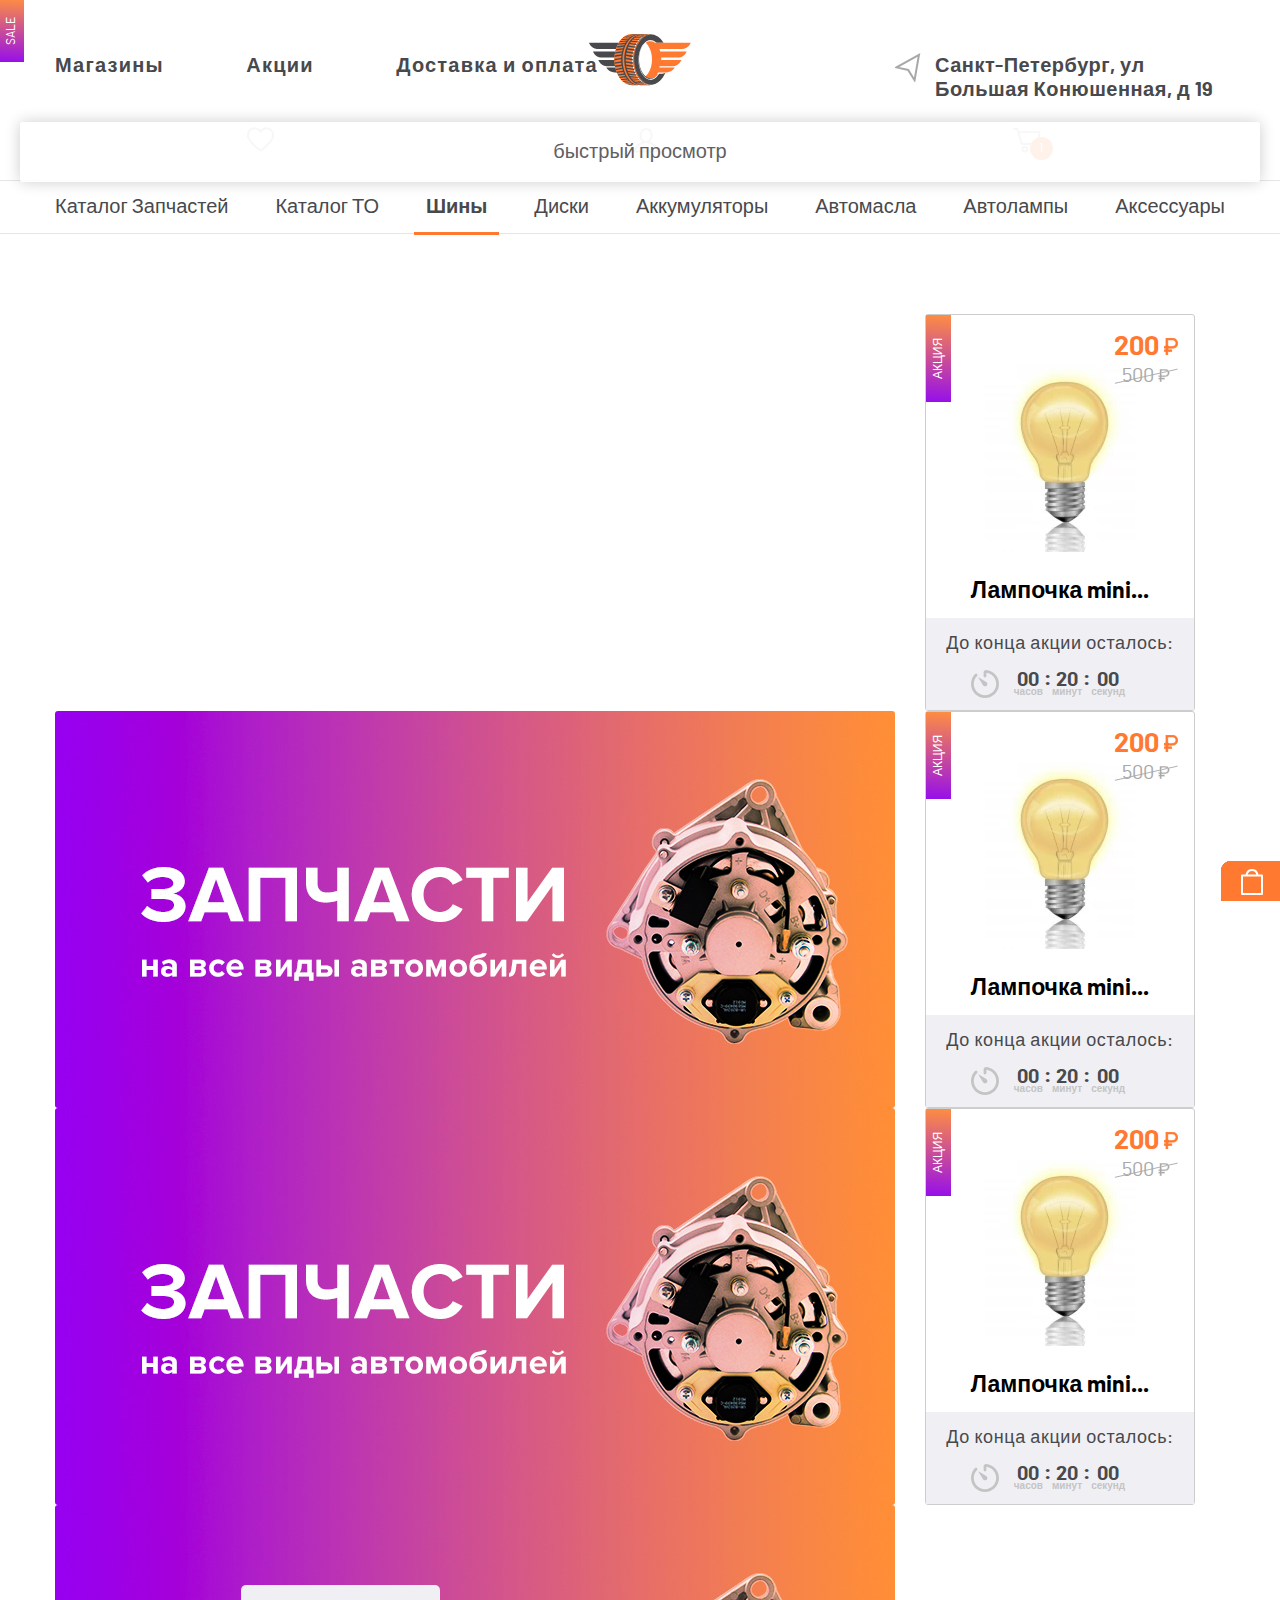
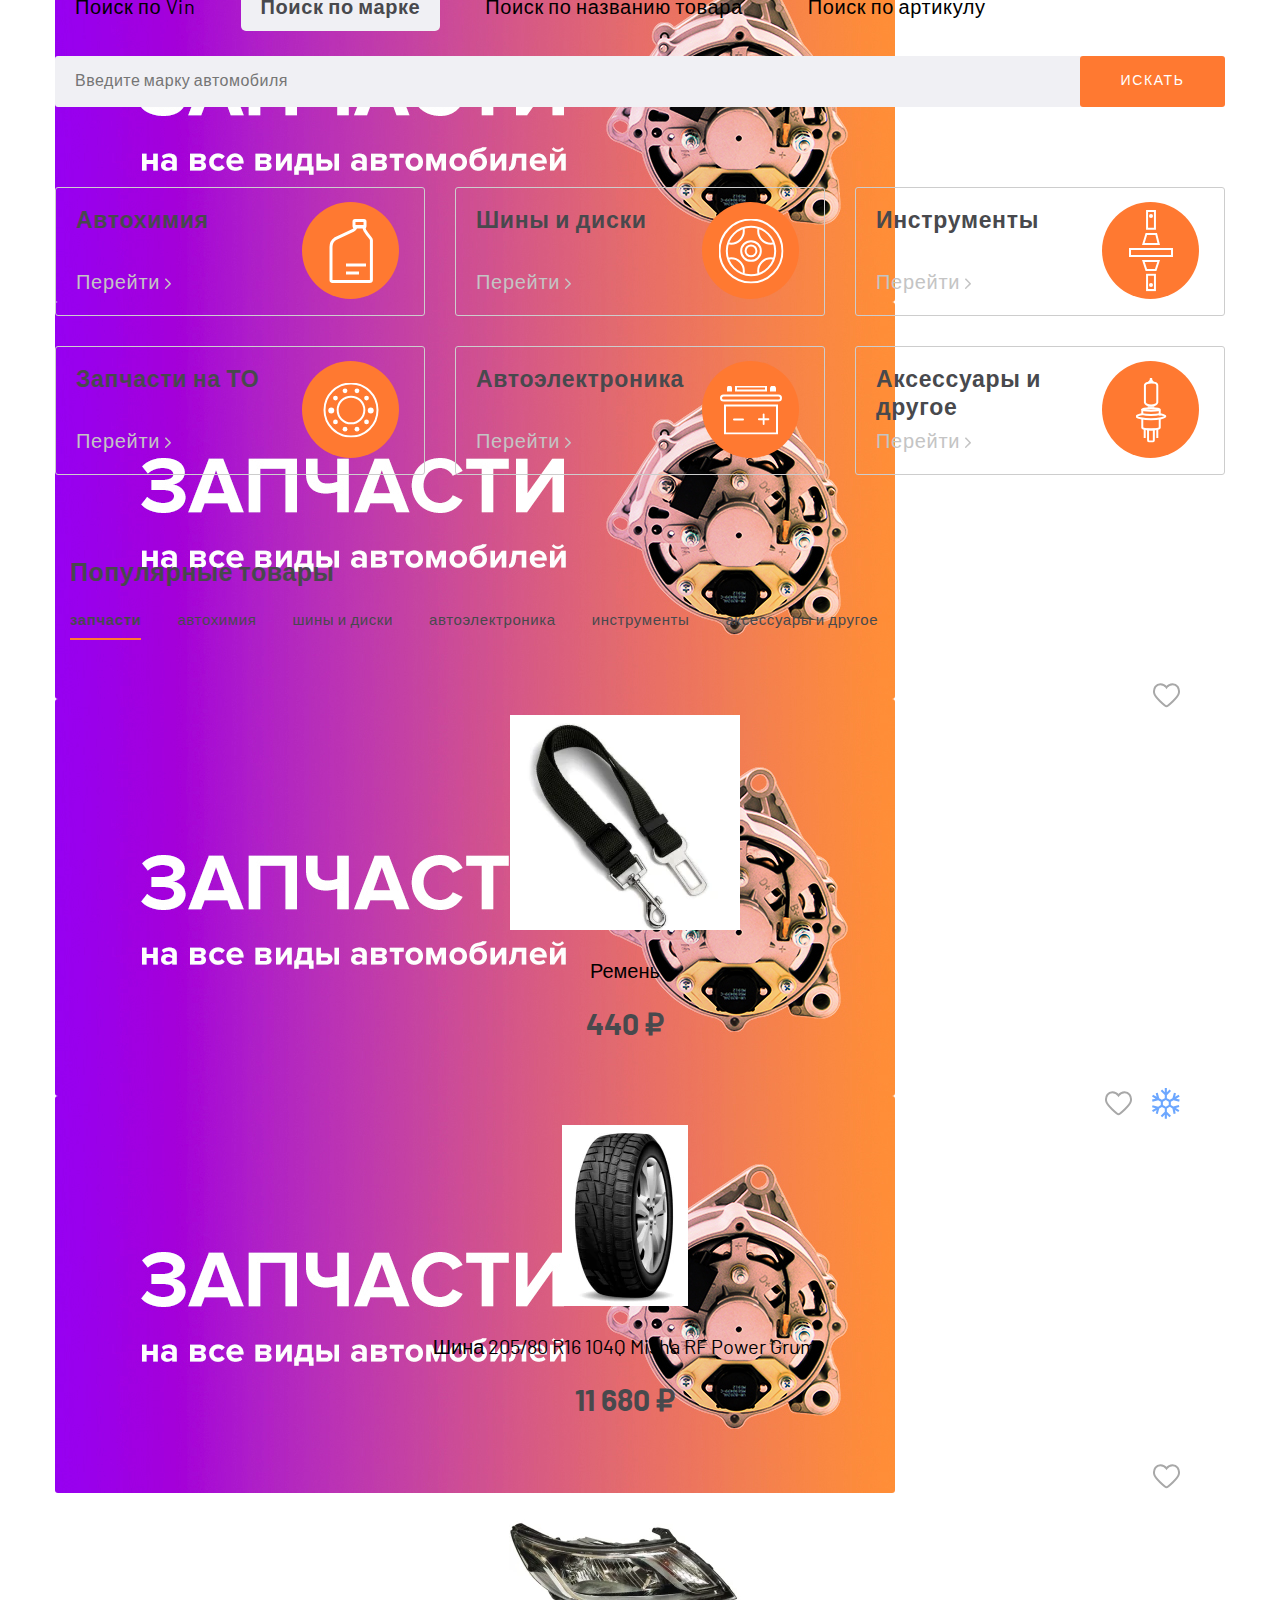
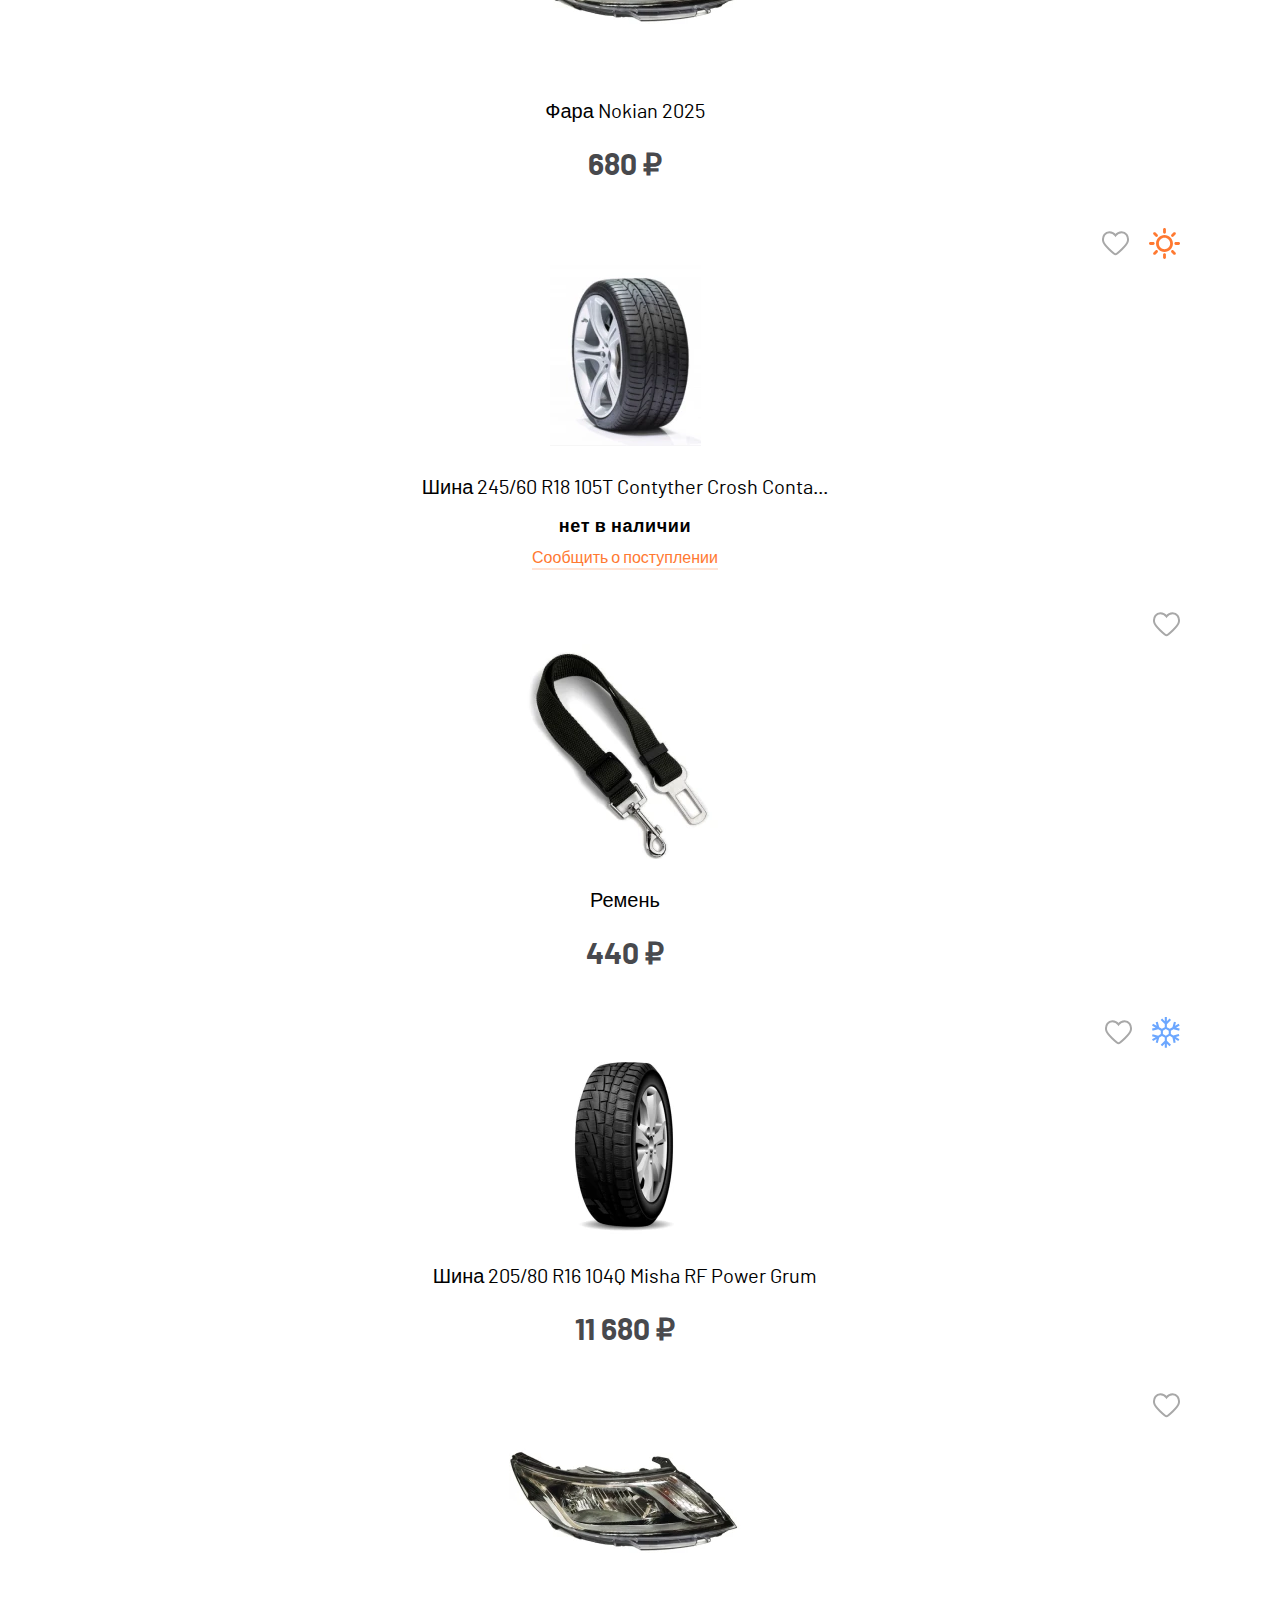
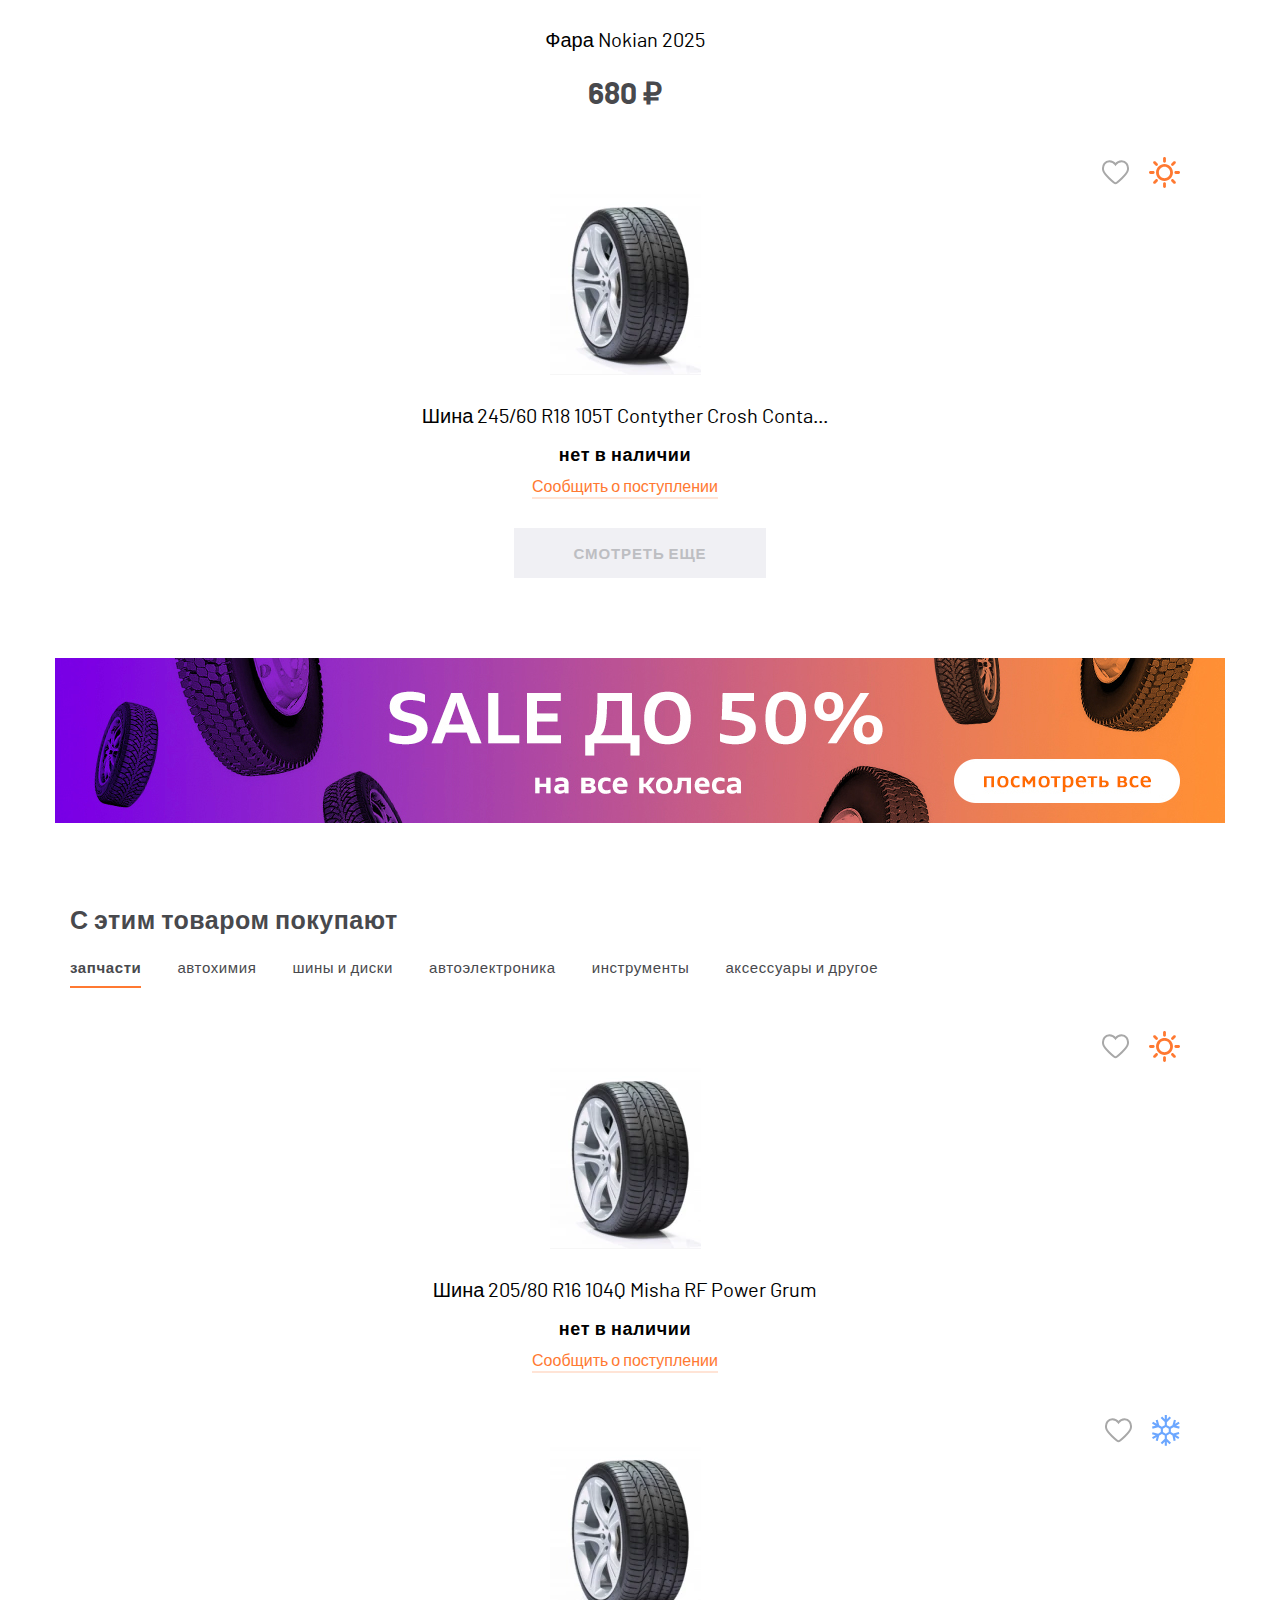
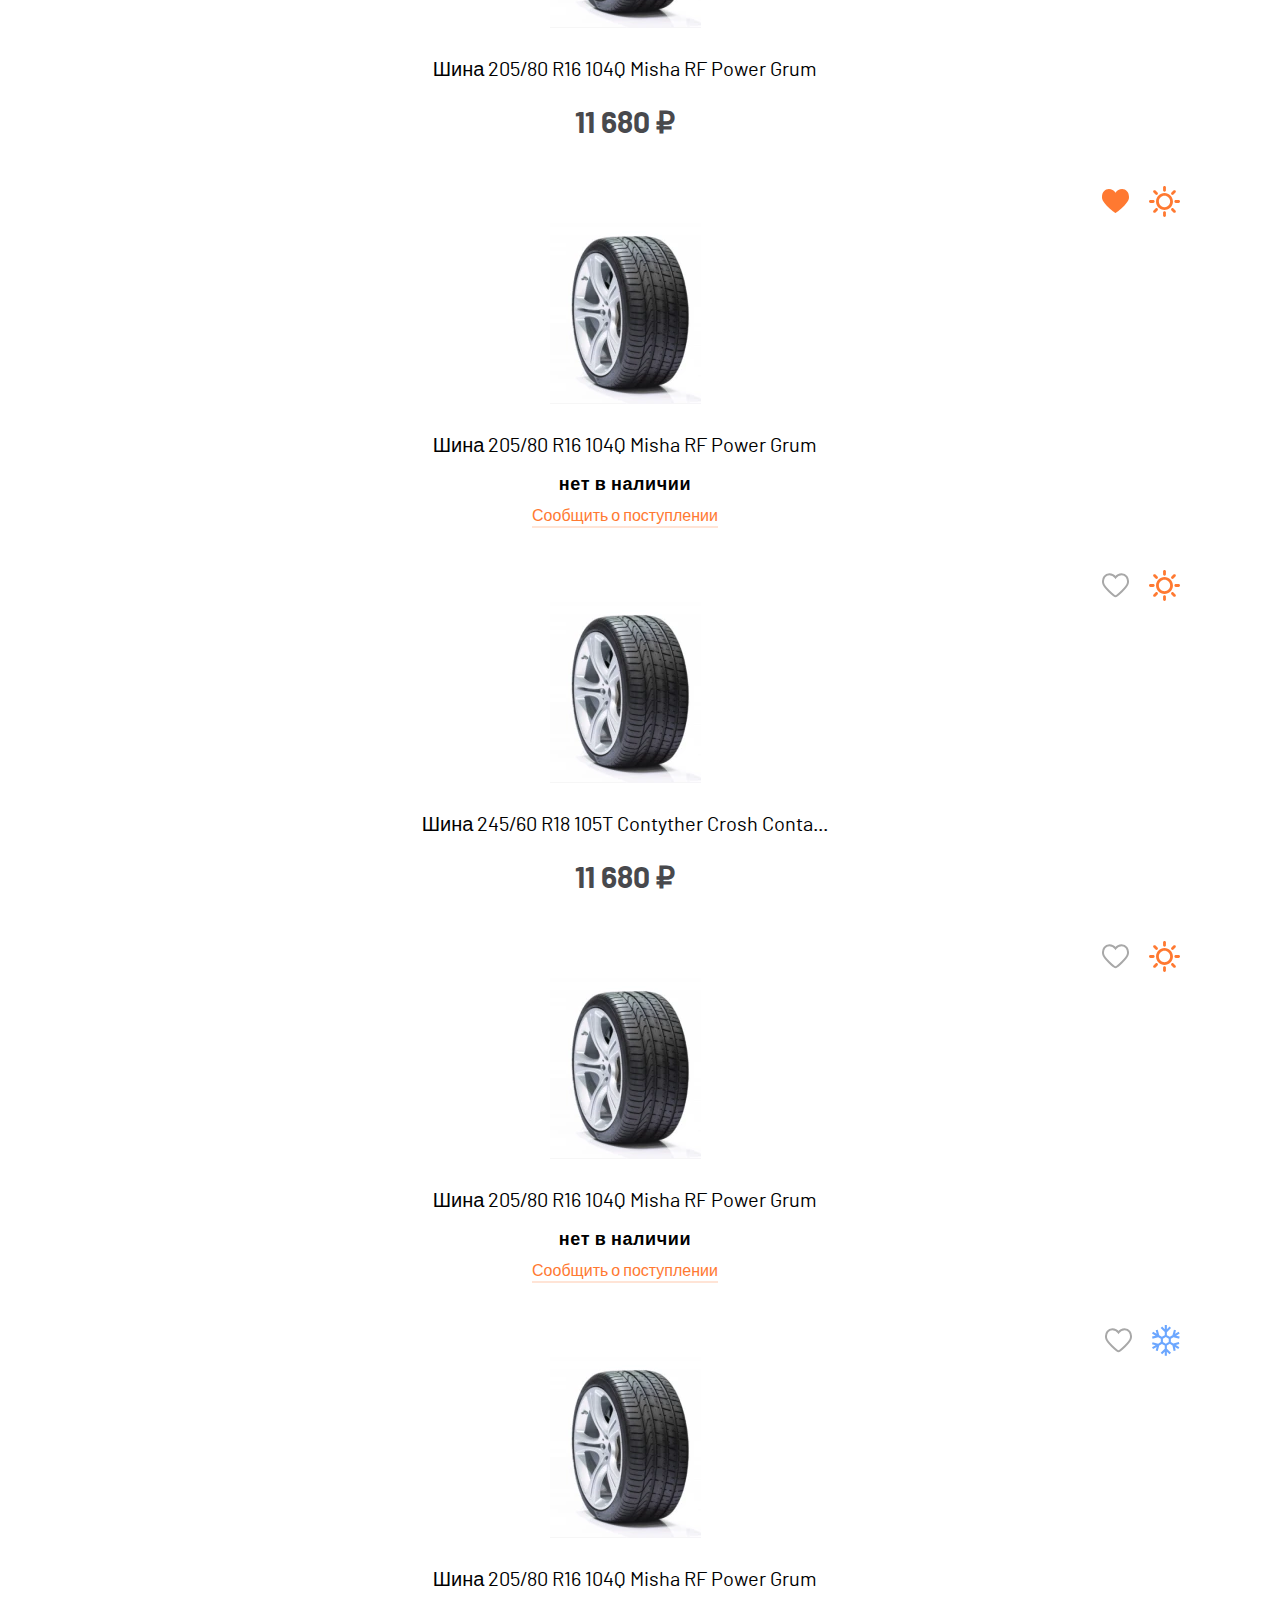
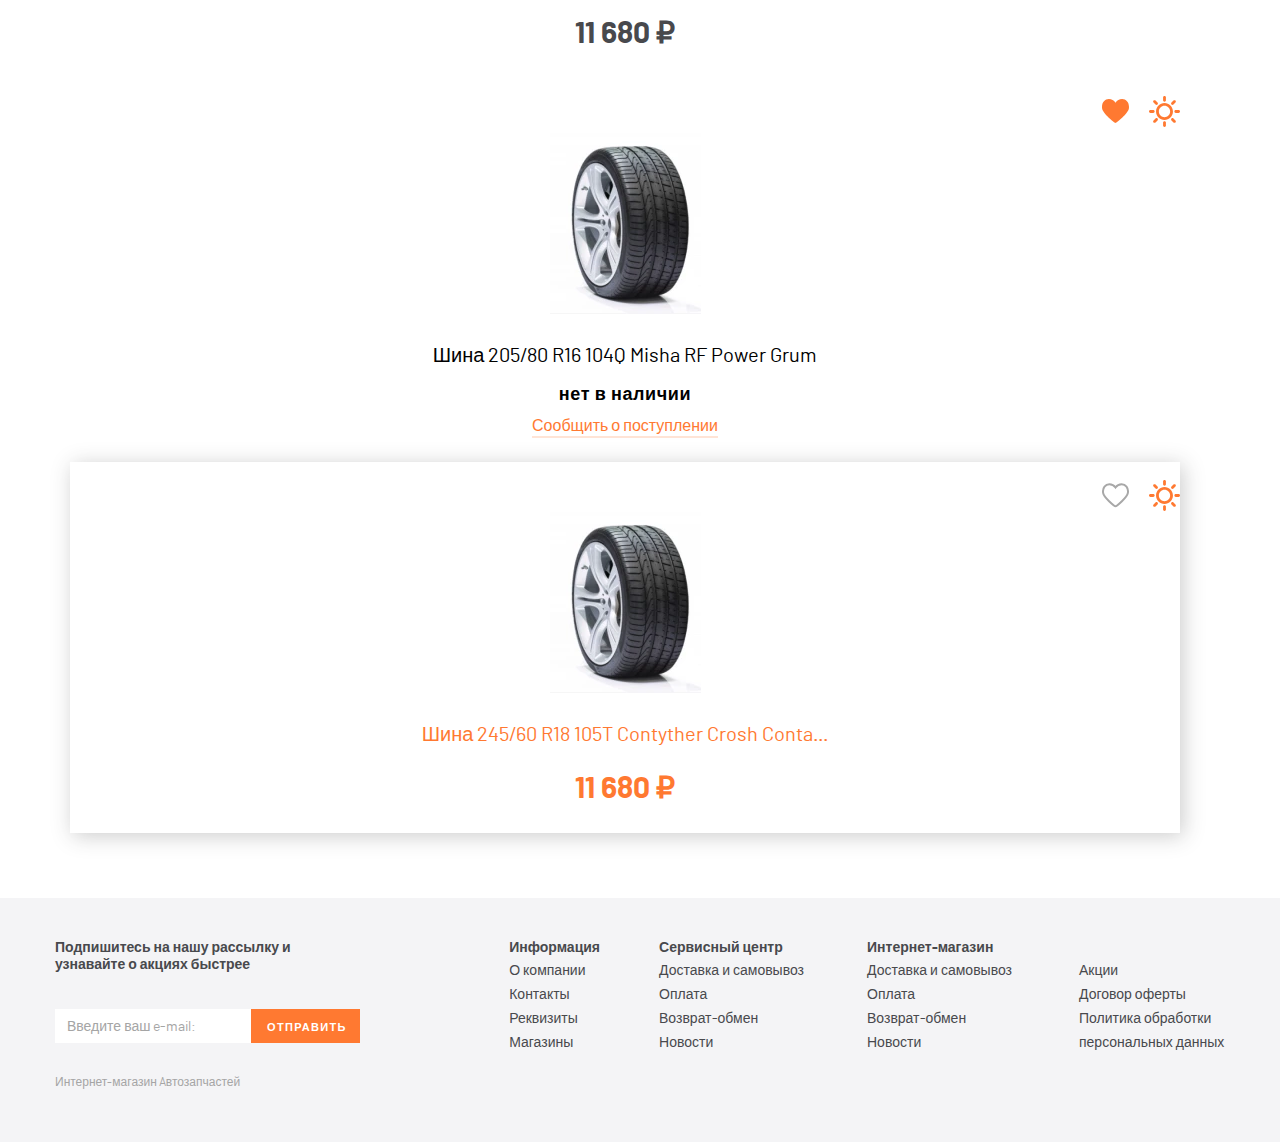
==== commit 5c502601: "Stage-9 final" ====
--- a/index.html
+++ b/index.html
@@ -1156,11 +1156,11 @@
           </div>
         </div>
       </div>
-      <p class="page-footer__title">Интернет-магазин автозапчастей</p>
+      <p class="page-footer__title">Интернет-магазин Aвтозапчастей</p>
 
     </div>
   </footer>
 
 </body>
 
-</html>+</html>
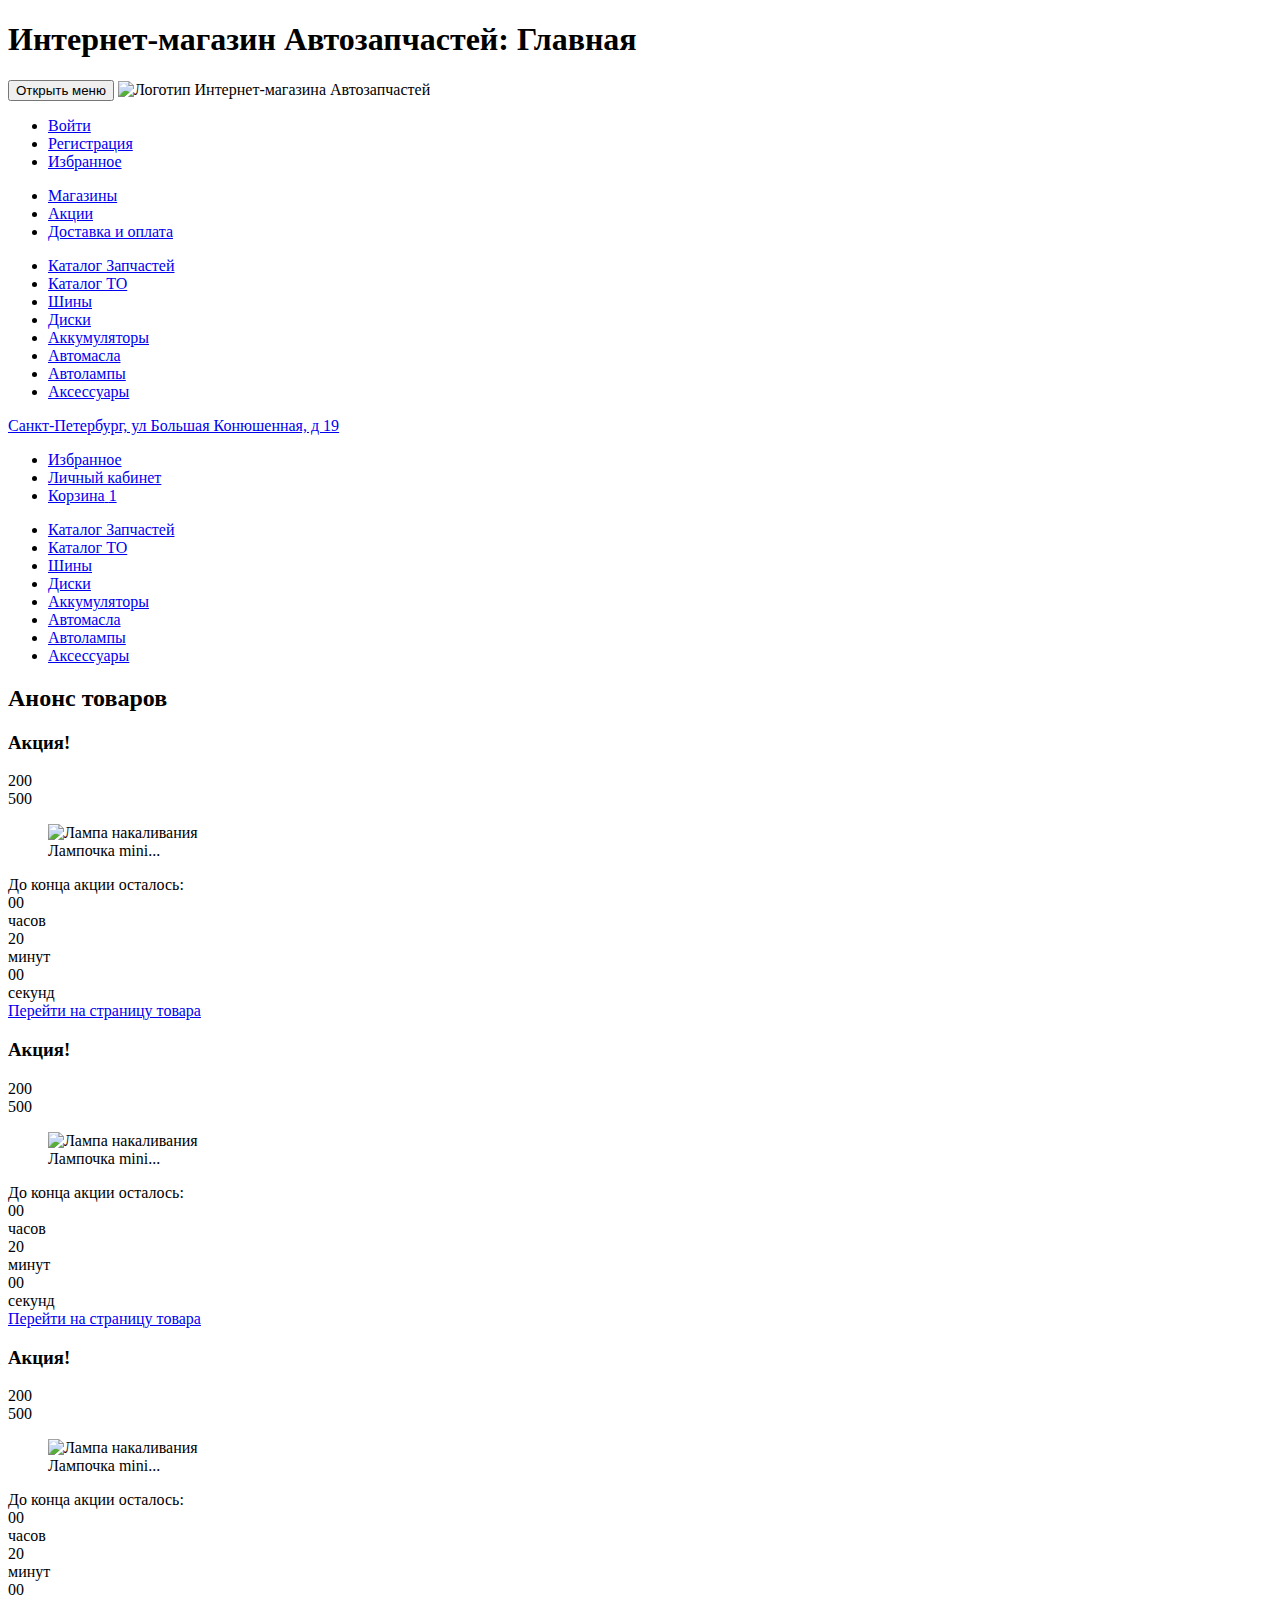
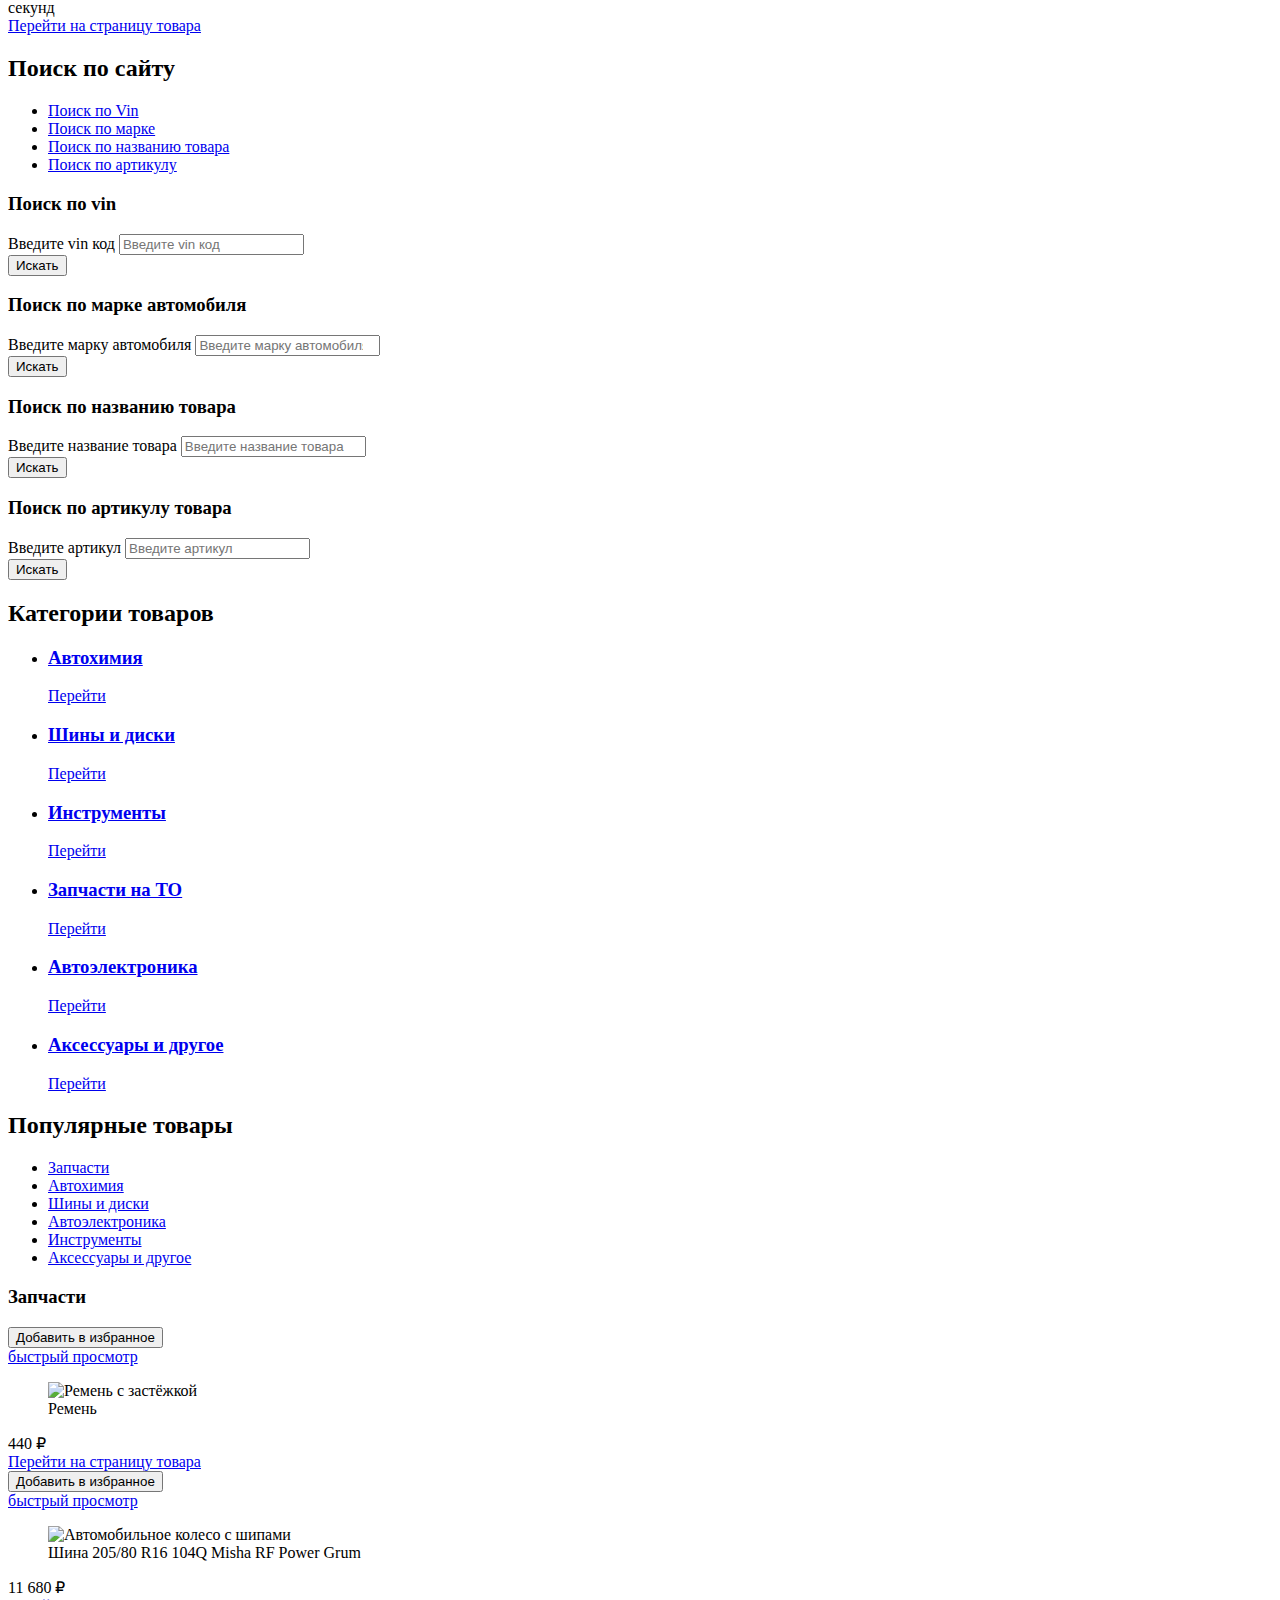
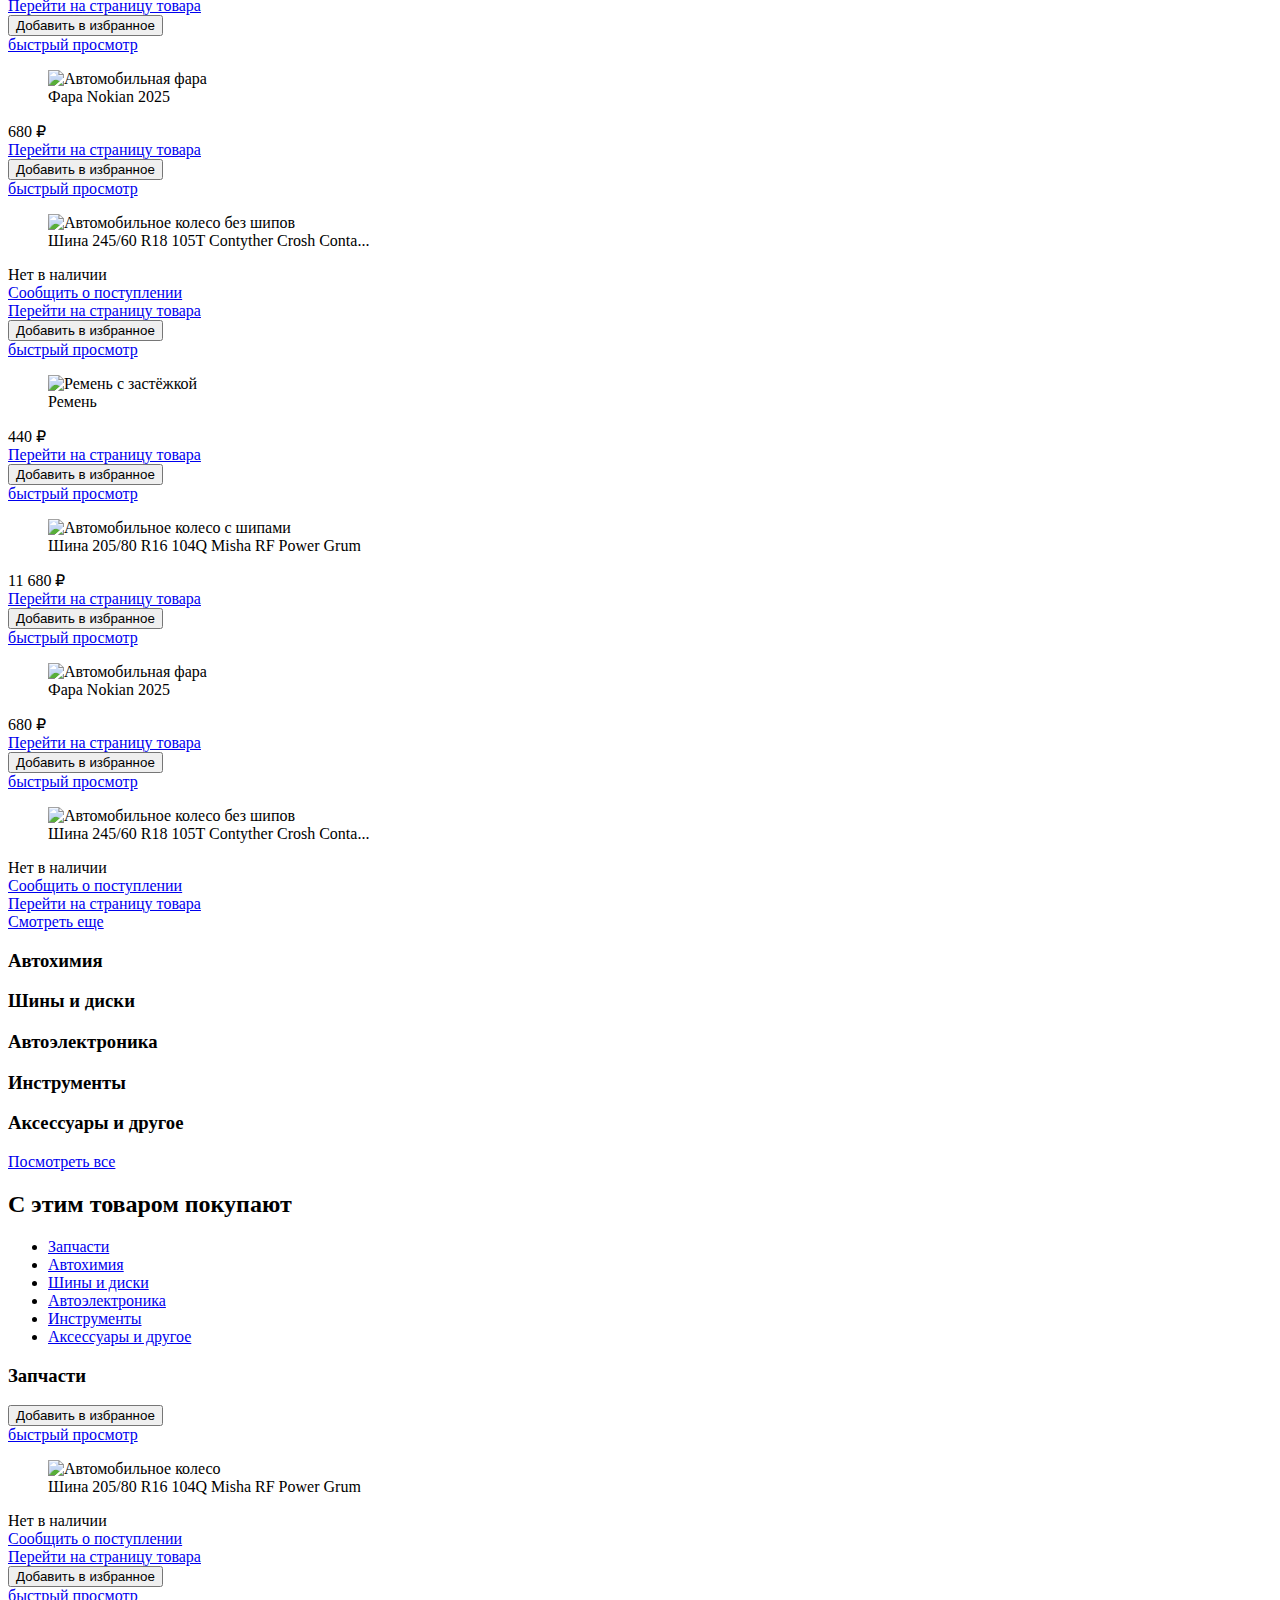
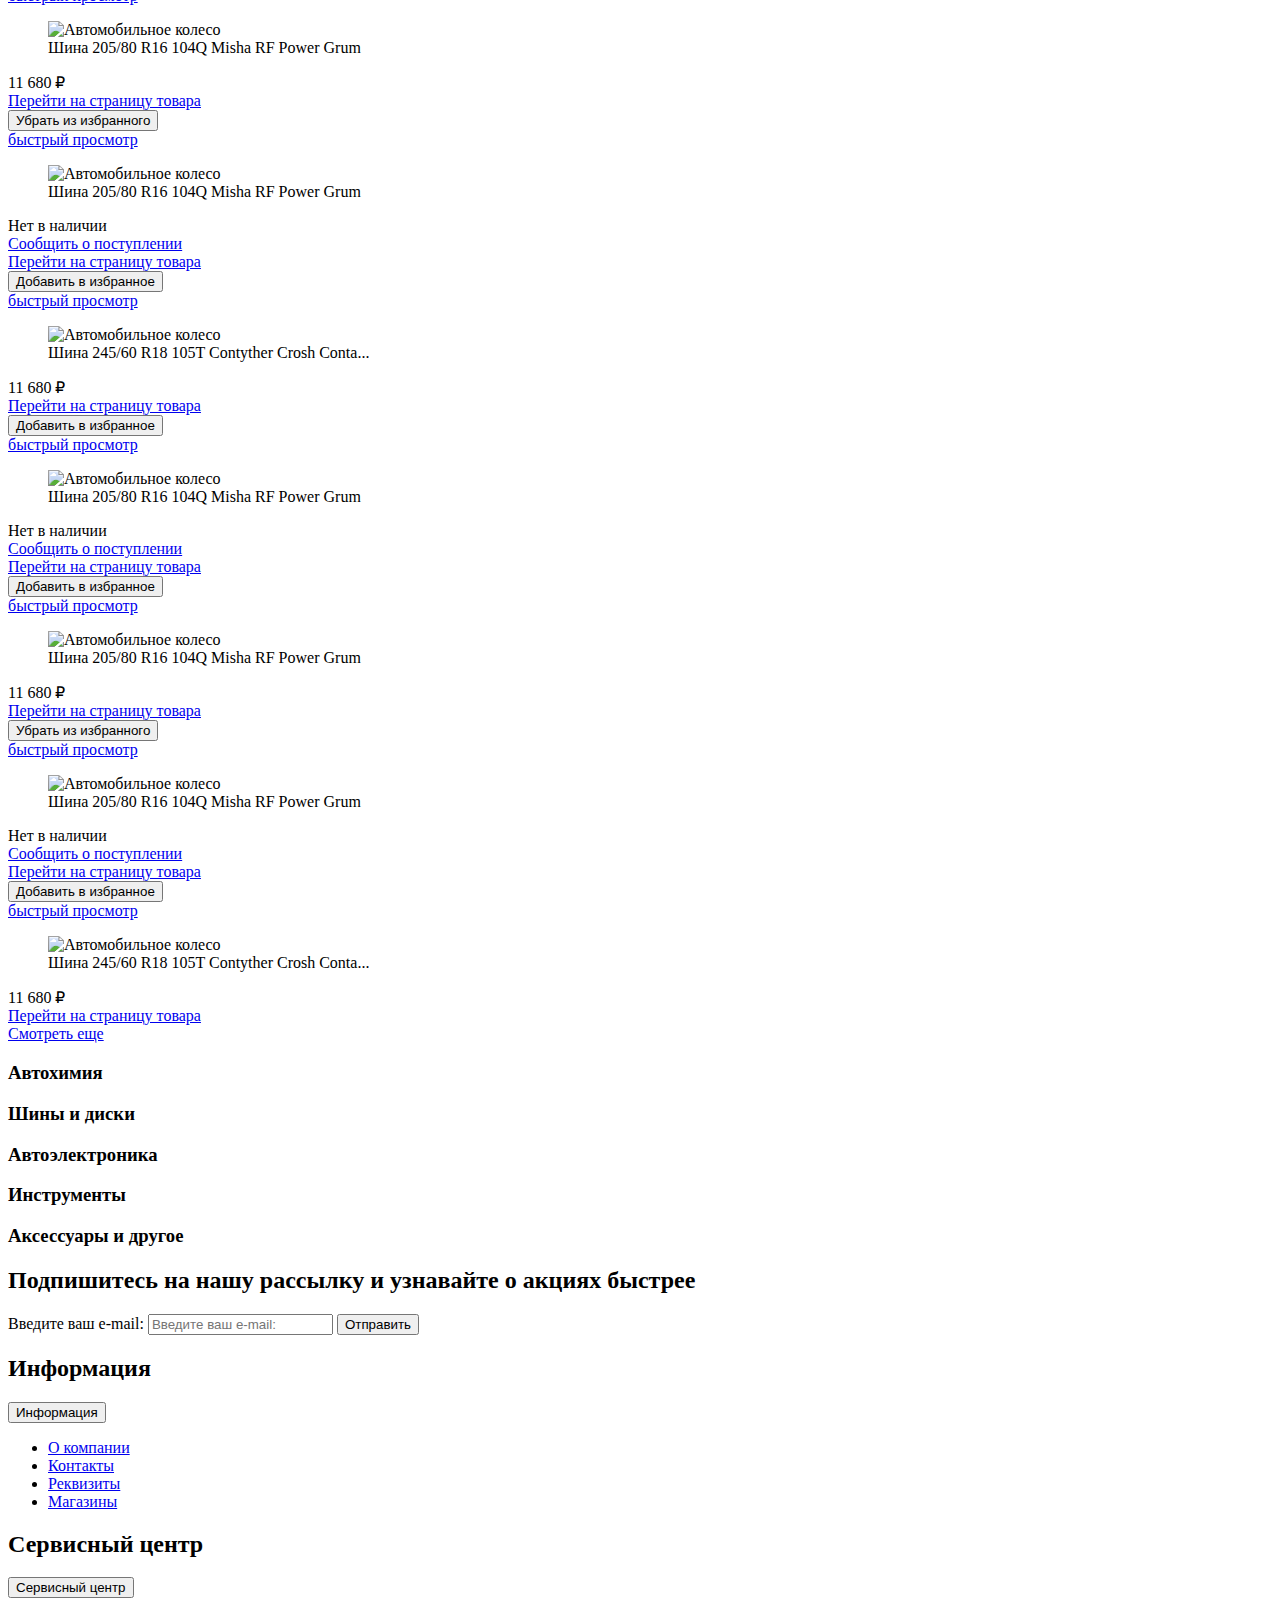
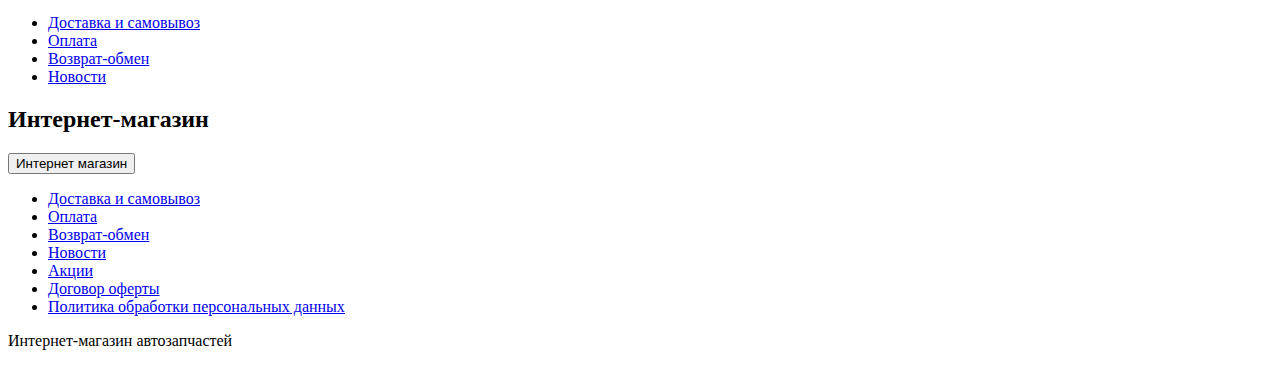
==== commit 3a34543c: "Final" ====
--- a/index.html
+++ b/index.html
@@ -1156,11 +1156,24 @@
           </div>
         </div>
       </div>
-      <p class="page-footer__title">Интернет-магазин Aвтозапчастей</p>
+      <p class="page-footer__title">Интернет-магазин автозапчастей</p>
 
     </div>
   </footer>
 
+  <script src="js/vendor/picturefill.min.js"></script>
+  <script src="js/vendor/imask.min.js"></script>
+  <script src="js/vendor/jquery-3.4.1.slim.js"></script>
+  <script src="js/vendor/slick.min.js"></script>
+  <script src="js/vendor/pollyfill-ie11-nodelist-foreach.js"></script>
+  <script src="js/main/menu.js"></script>
+  <script src="js/main/footer.js"></script>
+  <script src="js/main/sliders.js"></script>
+  <script src="js/main/tabs.js"></script>
+  <script src="js/main/filters.js"></script>
+  <script src="js/main/product-rating.js"></script>
+  <script src="js/main/favorite.js"></script>
+
 </body>
 
-</html>
+</html>